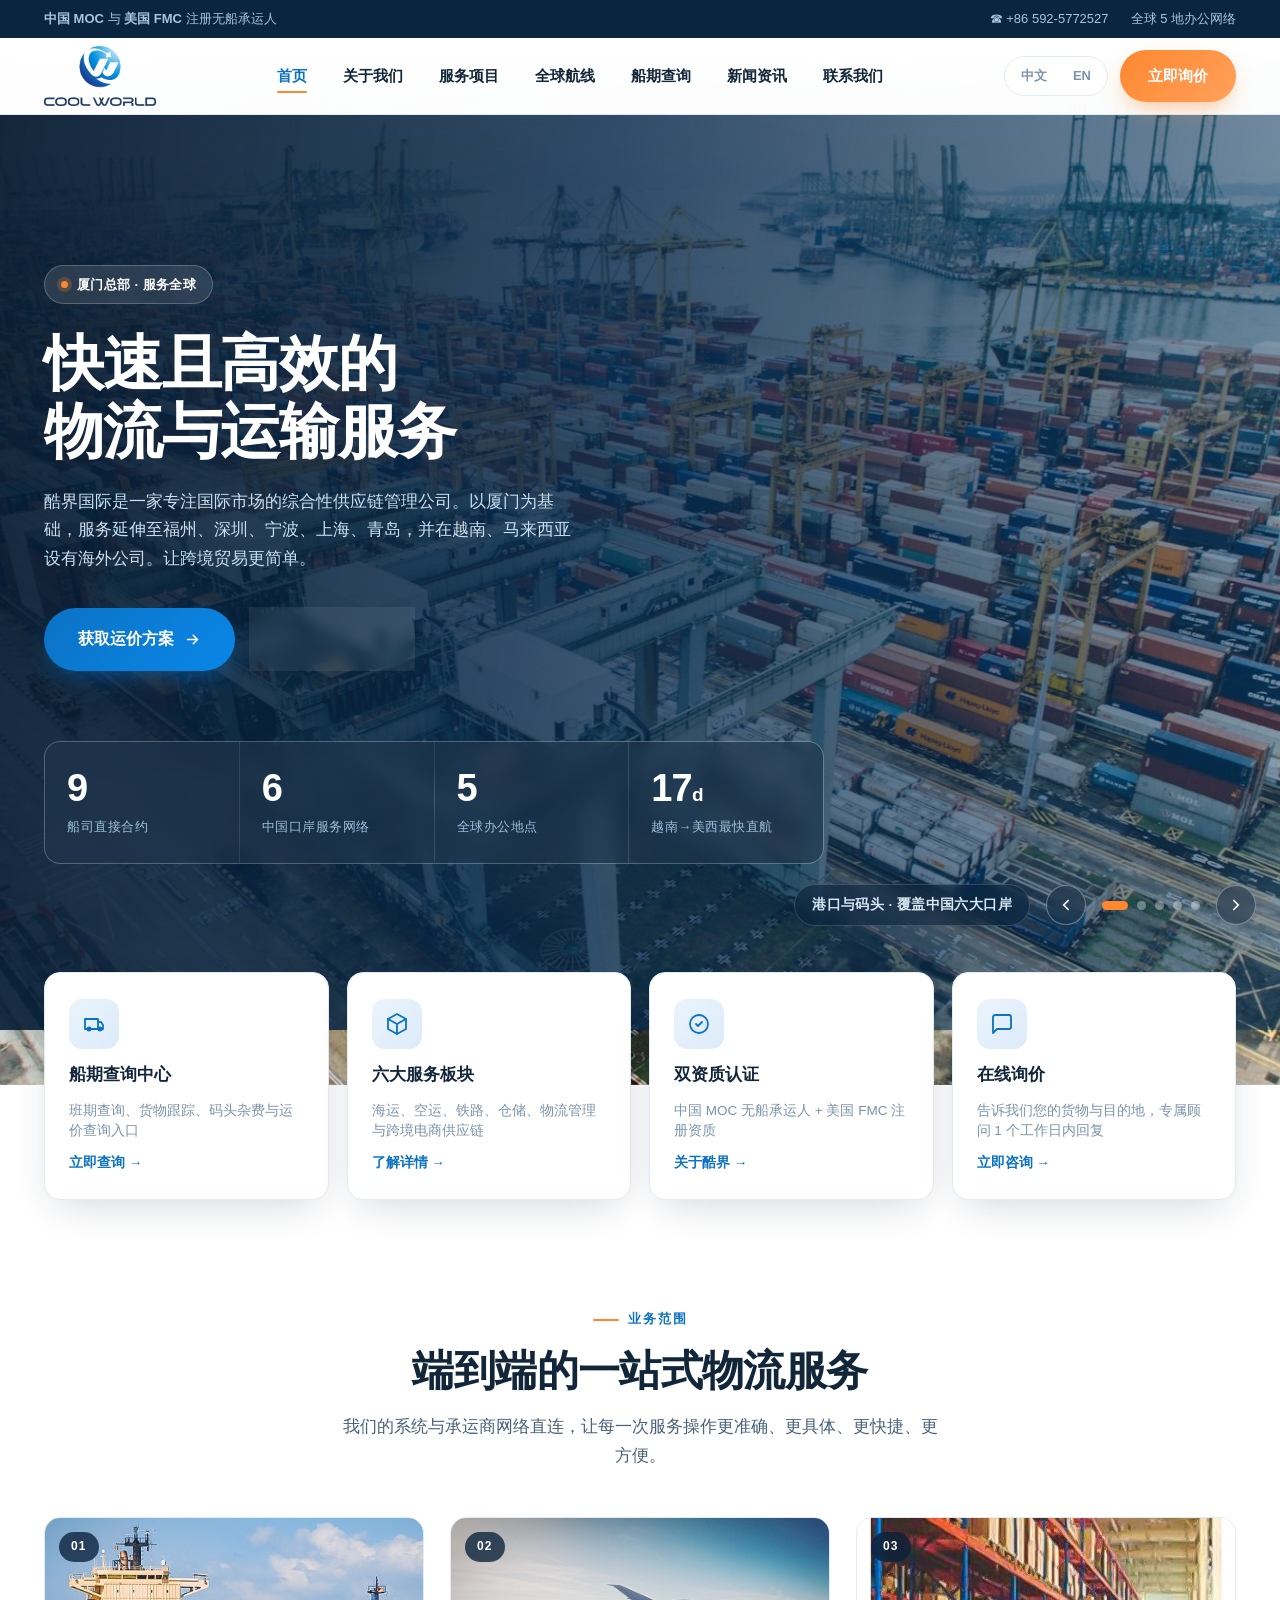
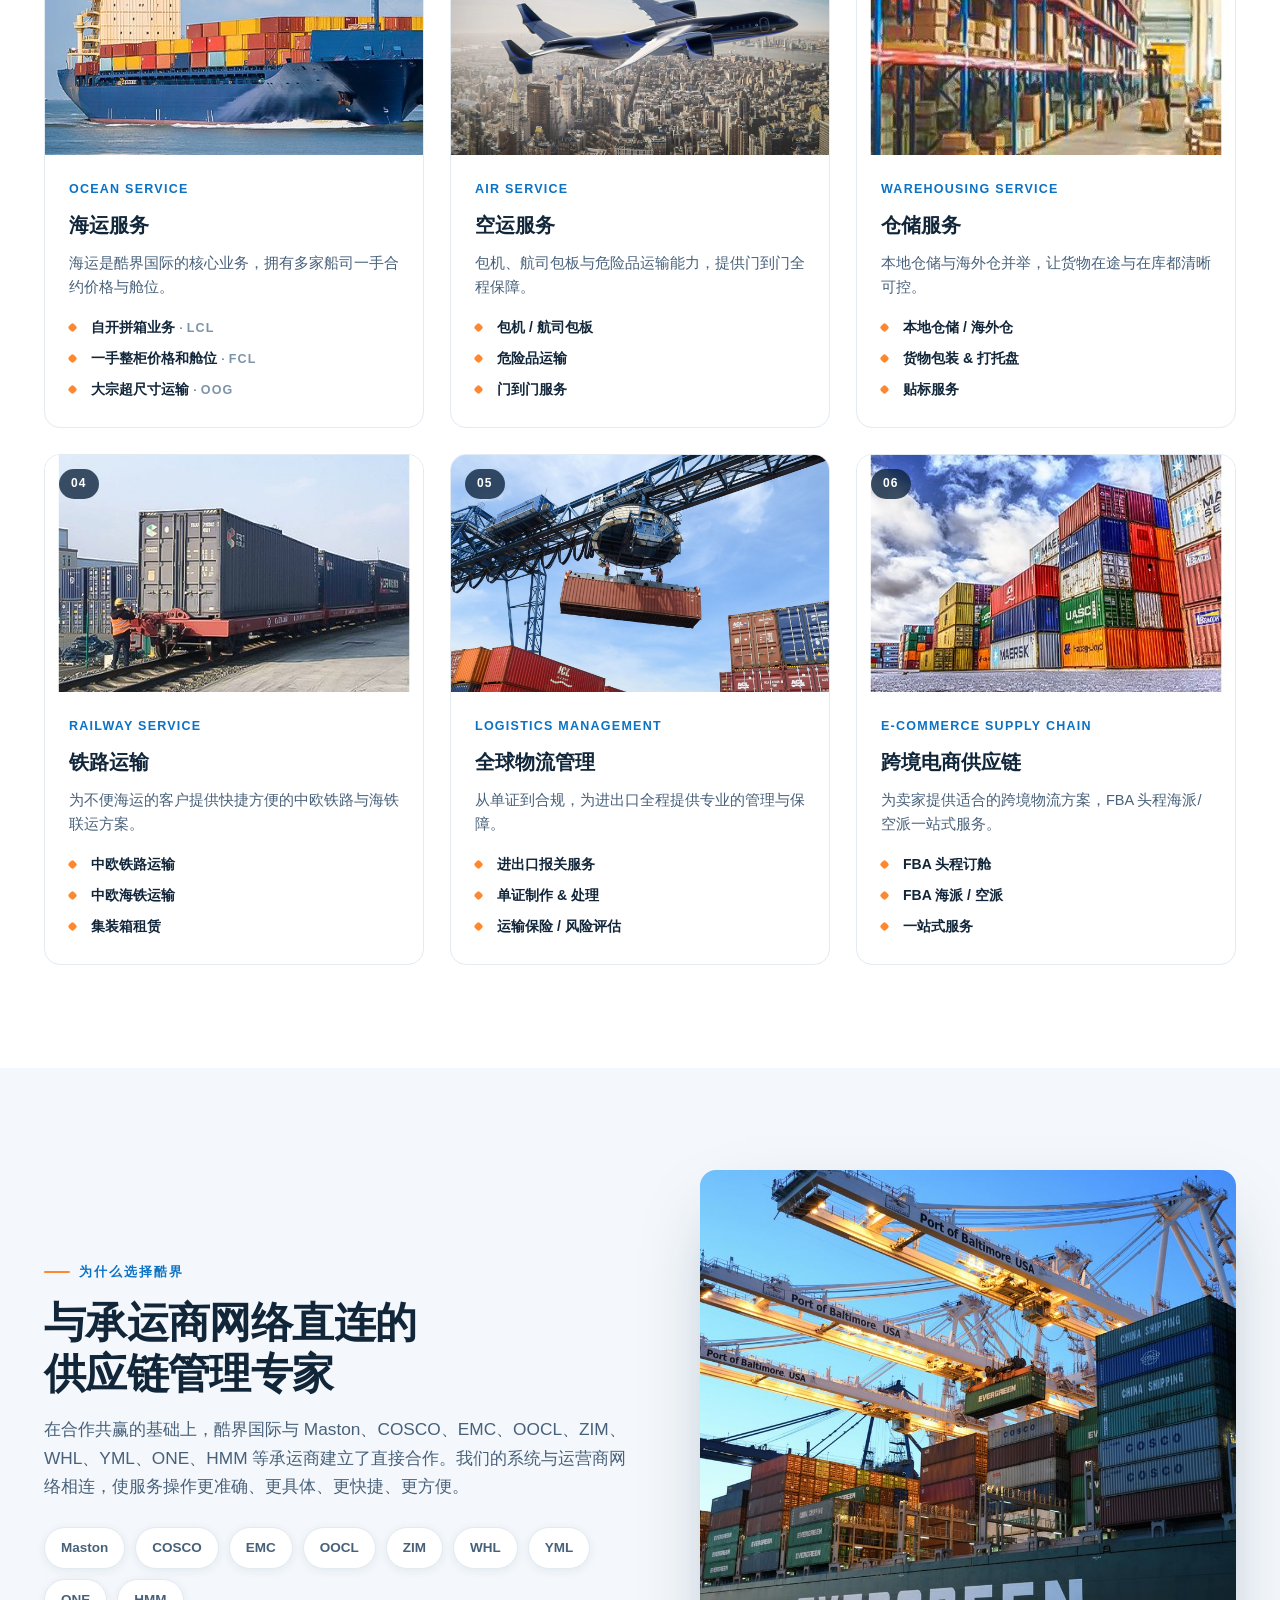
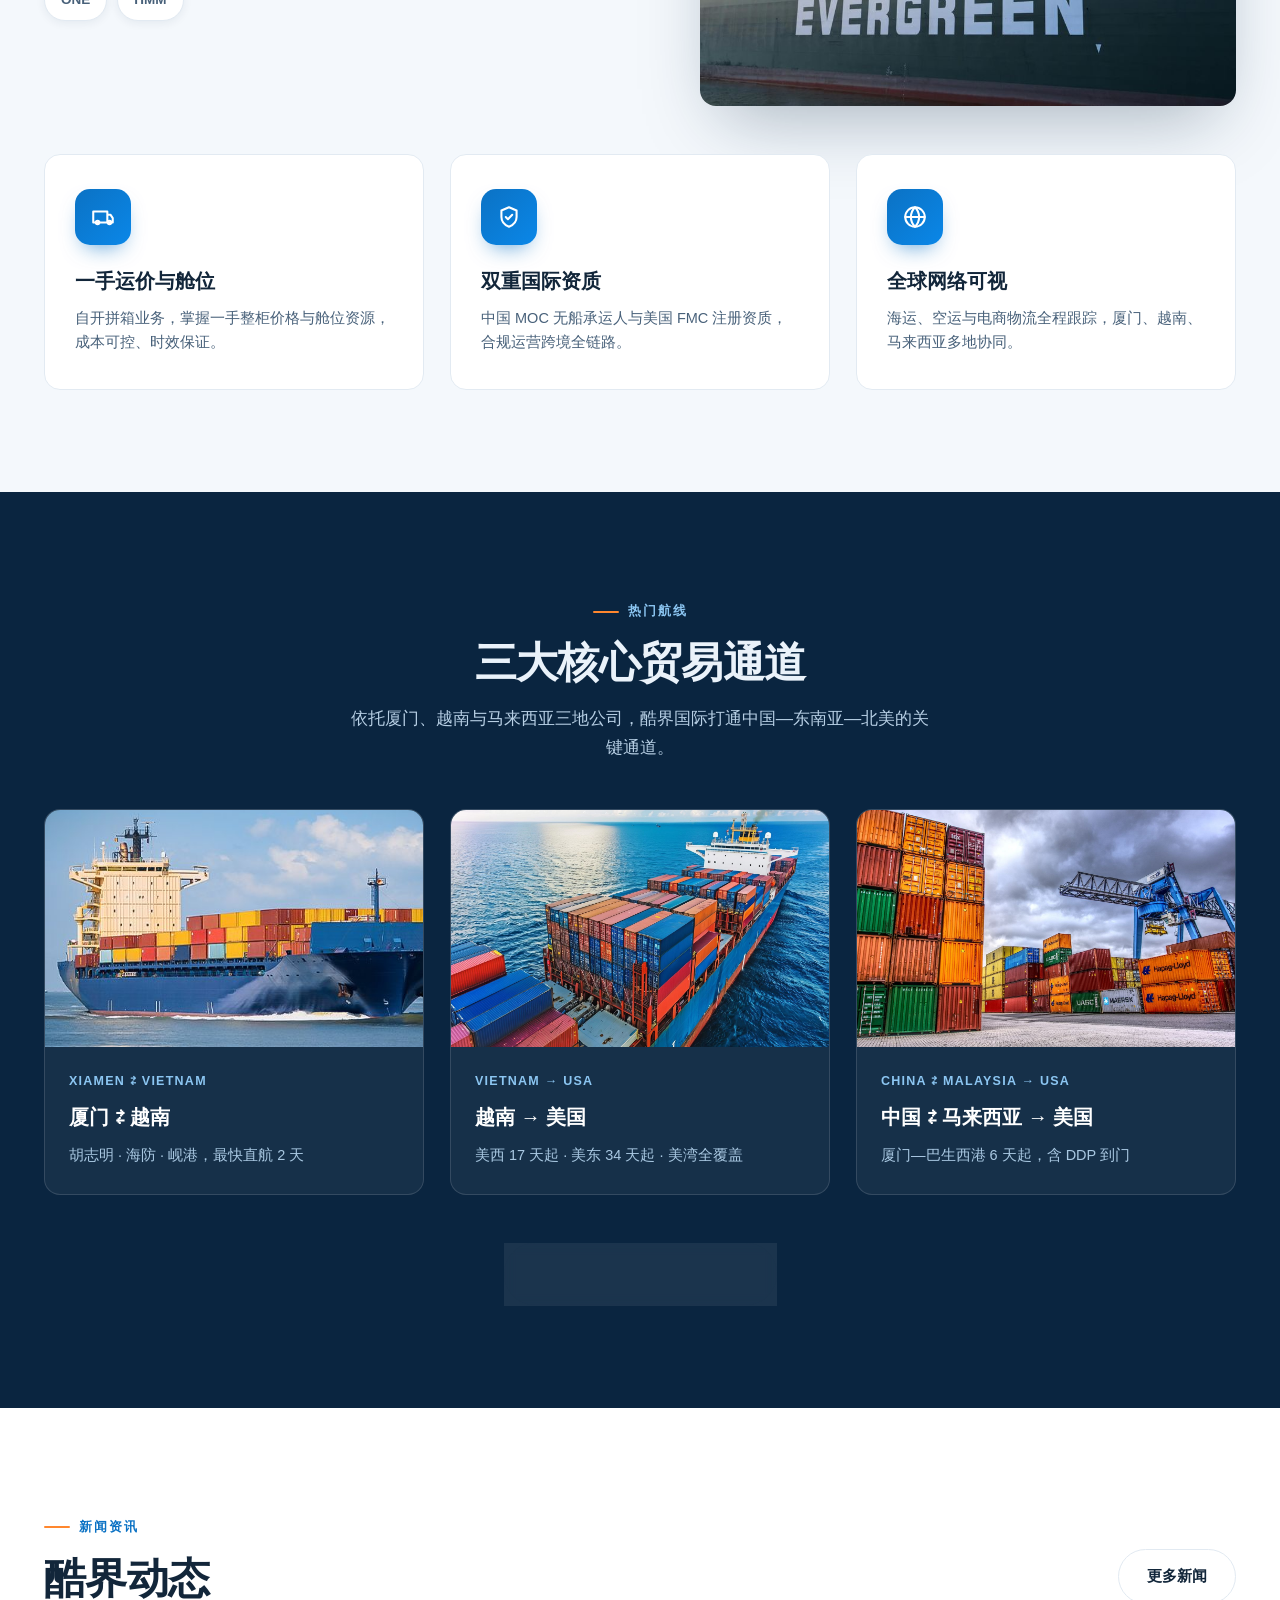
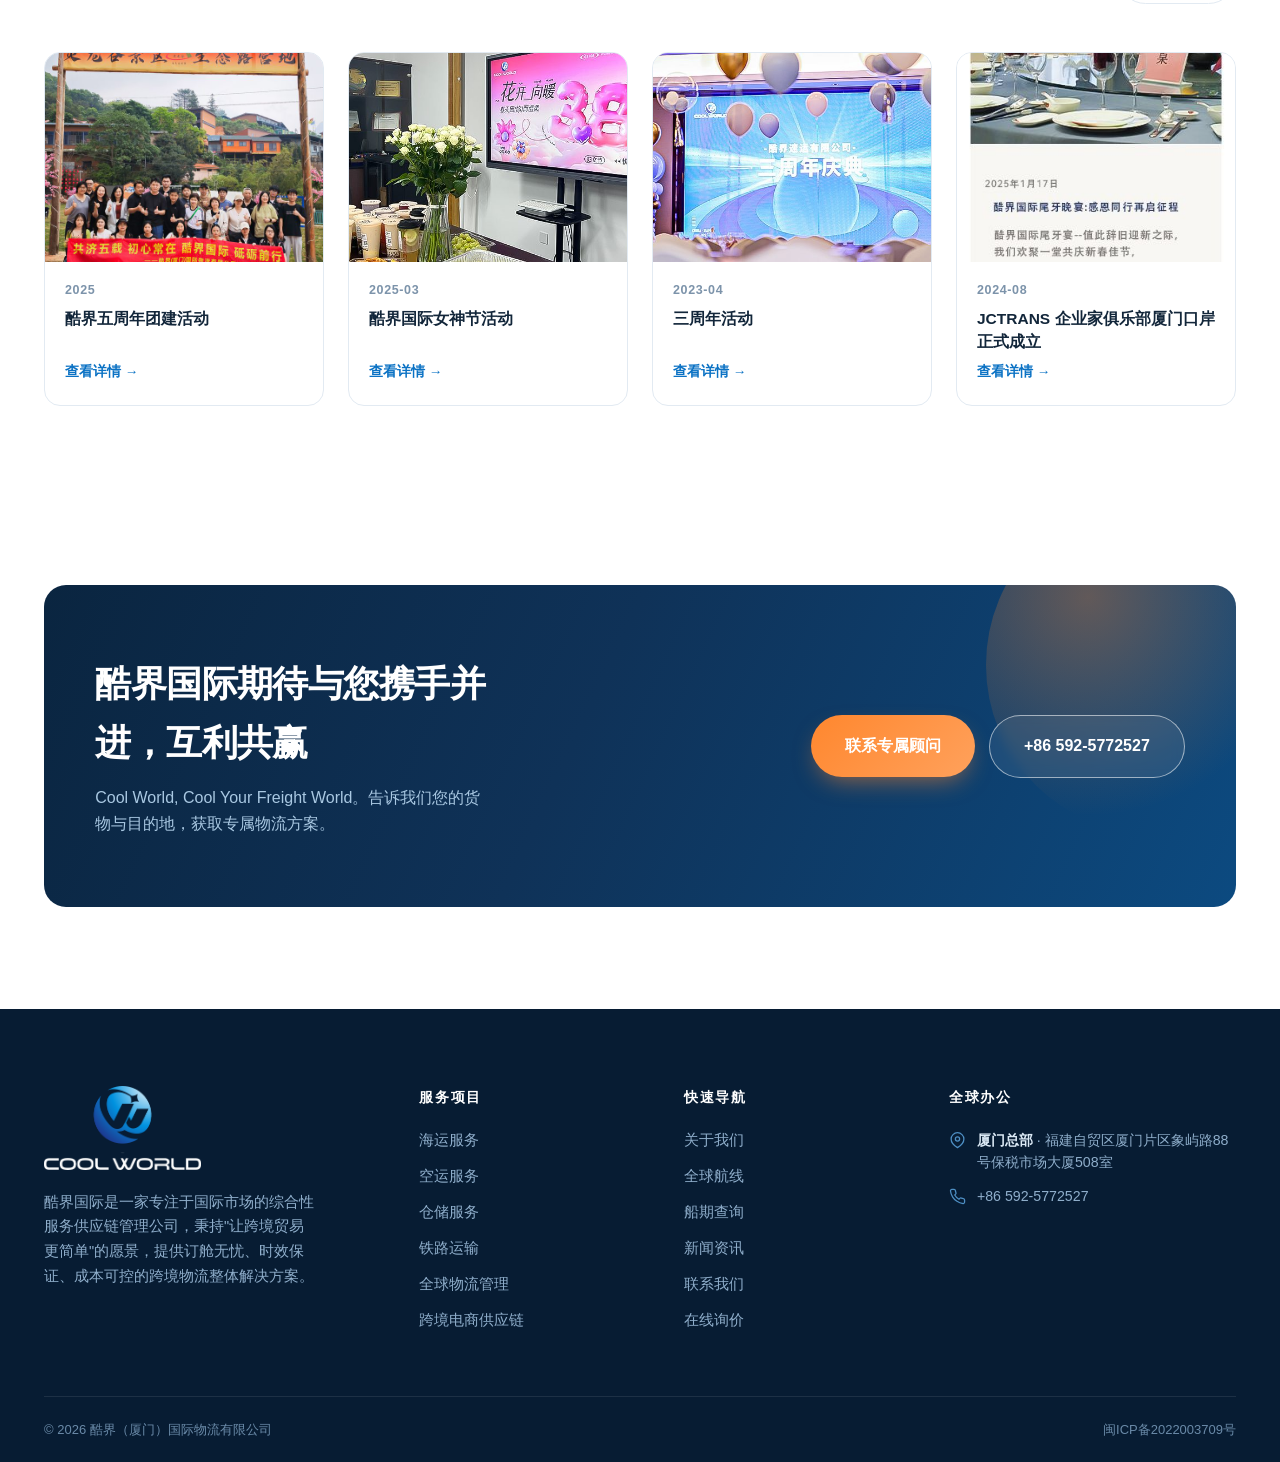
==== index.html @ 4f0e7f76 "Add files via upload" ====
<!DOCTYPE html>
<html lang="zh-CN" data-lang="zh" data-page-node-id="NukGX1isZLH4DarTqynj1P">
<head data-page-node-id="LOUkA1XYkmEA0IngHpdduh">
<meta charset="UTF-8" data-page-node-id="CXvays25jaWeEKRBmDZdnO">
<meta name="viewport" content="width=device-width, initial-scale=1" data-page-node-id="rMjMe7NZNYFw5QA0ST9jKt">
<title>酷界国际 Cool World International — 国际海运 · 空运 · 跨境电商供应链</title>
<meta name="description" content="酷界国际（Cool World International）是一家中国 MOC 与美国 FMC 注册无船承运人（NVOCC），总部位于厦门，服务涵盖海运、空运、铁路、报关、仓储与跨境电商供应链。" data-page-node-id="iCHjCFb3dHU3QtsyslkPyU">
<link rel="icon" type="image/png" href="assets/img/logo-mark.png" data-page-node-id="IvmxfttiXvCGAil9EYbQ58">
<link rel="stylesheet" href="assets/css/style.css" data-page-node-id="Eh0RtxmaxaVQc6Xsti15Am">
</head>
<body data-page-node-id="61T0bChL3AjkcRbPvNzETH">

<!-- ===== top utility bar ===== -->
<div class="topbar" data-page-node-id="5ZgUN5GpPNqahwS8EhnzXx">
  <div class="wrap" data-page-node-id="D19DSCnSTZpsdA0b97ZucV">
    <div class="topbar__group" data-page-node-id="OJjeIkZsbkWHrBmt1zAZM4">
      <span data-zh data-page-node-id="lGa1SyTF33h0twrGpMn8Hn"><b data-page-node-id="RPKvxAaa70ebglxrqvp7Hv">中国 MOC</b> 与 <b data-page-node-id="2VewlFe9rVUMde1xGTEOGy">美国 FMC</b> 注册无船承运人</span>
      <span data-en data-page-node-id="myZWSa1KXdAXbrwtgaLmNW">Licensed NVOCC — China <b data-page-node-id="4GqBArCkfDxvHGWvjxFBuq">MOC</b> &amp; US <b data-page-node-id="QAhaVBrEYAKkeWIqDomTC3">FMC</b> registered</span>
    </div>
    <div class="topbar__group topbar__group--right" data-page-node-id="mBTGvDGBMah6wvAQtWobjT">
      <a href="tel:+865925772527" data-page-node-id="qKF84QVXxehjHF3eRWuhHC">☎ +86 592-5772527</a>
      <a href="contact.html" data-zh data-page-node-id="38kUFbAXEIfWBHCSyWpJwY">全球 5 地办公网络</a>
      <a href="contact.html" data-en data-page-node-id="vzr6m8tpG6xDGtykHsIXED">5 Offices Worldwide</a>
    </div>
  </div>
</div>

<!-- ===== header ===== -->
<header class="header" data-page-node-id="V3rDbTkhhPb9twJdkUxspb">
  <div class="wrap" data-page-node-id="XkWMqinfWkiyOQqrgE4nVs">
    <a class="logo" href="index.html" aria-label="Cool World International" data-page-node-id="pAkTwX11ABSVIJA3VoaFP6">
      <img src="assets/img/logo-vertical.png" alt="Cool World International" data-page-node-id="2Havx7HxMdOaKlg2HhN68B">
    </a>
    <nav class="nav" aria-label="主导航" data-page-node-id="14knuucgDB1KQz7eGfjvgC">
      <a href="index.html" class="is-active" data-zh data-page-node-id="L3bqdWjcrIqB8z8hfenSAq">首页</a><a href="index.html" class="is-active" data-en data-page-node-id="1z9otdmX7aMcuKc1Q3hOrf">Home</a>
      <a href="about.html" data-zh data-page-node-id="iRKHWsdxg8T0w7YEPlXveP">关于我们</a><a href="about.html" data-en data-page-node-id="rHfIZ2rBYsStBJRDC427JD">About</a>
      <a href="services.html" data-zh data-page-node-id="BBTwgq5iuKX06TBalBweaf">服务项目</a><a href="services.html" data-en data-page-node-id="Kn81QIYsIv1VYAbEQb6Jq7">Services</a>
      <a href="routes.html" data-zh data-page-node-id="CEVVrsM3MmY6YOyYSRUDK9">全球航线</a><a href="routes.html" data-en data-page-node-id="uEOY7ADeg3D3xrTgKetUt9">Routes</a>
  <a href="schedule.html" data-zh>船期查询</a><a href="schedule.html" data-en>Schedules</a>
      <a href="news.html" data-zh data-page-node-id="NwQdYYJNkSnBgxYroIZF8V">新闻资讯</a><a href="news.html" data-en data-page-node-id="PUaD7PNcOrsiFxmf82IZkb">News</a>
      <a href="contact.html" data-zh data-page-node-id="0qXvoCtGdFKc7OiLQclIH1">联系我们</a><a href="contact.html" data-en data-page-node-id="txQsto9hIXL6B2uohdmqRR">Contact</a>
    </nav>
    <div class="header__cta" data-page-node-id="FCow75FQbP99TUawz6TsKC">
      <div class="lang" role="group" aria-label="Language" data-page-node-id="hLa0GA9NwIoGkOQyQeMAl5">
        <button type="button" data-lang-btn="zh" data-page-node-id="vcoTcWX2Ab1DYhCaLZn28v">中文</button>
        <button type="button" data-lang-btn="en" data-page-node-id="hFCr11moLECLnGCiOw9Hst">EN</button>
      </div>
      <a class="btn btn--accent" href="contact.html" data-zh data-page-node-id="T7YTXGohPFt20qHHtUNBFs">立即询价</a>
      <a class="btn btn--accent" href="contact.html" data-en data-page-node-id="MFfhFevxL3uYVkcXyLApAe">Get a Quote</a>
      <button class="burger" aria-label="打开菜单" data-page-node-id="tQDQ46JuWA5tYr2ydvVbew">
        <svg viewBox="0 0 24 24" fill="none" stroke-width="2" stroke-linecap="round" data-page-node-id="rRggZepSvIJeUy9Png98KN"><path d="M3 6h18M3 12h18M3 18h18" data-page-node-id="ibMp1o85lryuTkn0zNu1vT"/></svg>
      </button>
    </div>
  </div>
</header>

<!-- ===== mobile nav ===== -->
<div class="mnav" role="dialog" aria-label="移动端导航" data-page-node-id="n1mwdLbBqqRFsB7WSYGP3C">
  <div class="mnav__top" data-page-node-id="J6u2gGnKAheavASRXwGFfn">
    <img src="assets/img/logo-vertical-white.png" alt="Cool World" style="height:60px" data-page-node-id="toyDWdx3pu3Bl4QoGcAo6P">
    <button class="mnav__close" aria-label="关闭菜单" data-page-node-id="OmxwekIs6WgECcoNPLcIld">
      <svg viewBox="0 0 24 24" fill="none" stroke-width="2" stroke-linecap="round" data-page-node-id="5fdk8xF44SJIxgCCwHwLgh"><path d="M18 6 6 18M6 6l12 12" data-page-node-id="Ocorh4VaT9cCV8tH4Q5ohd"/></svg>
    </button>
  </div>
  <a href="index.html" data-zh data-page-node-id="VWoXW1DAJNLpiSGJmnQVHl">首页</a><a href="index.html" data-en data-page-node-id="8zRt30WZnh5aCxYLAKF5rN">Home</a>
  <a href="about.html" data-zh data-page-node-id="b9zXDmWy2y6C54yERk0ggM">关于我们</a><a href="about.html" data-en data-page-node-id="otl7E4zRdfJHtTN6Os1vlF">About Us</a>
  <a href="services.html" data-zh data-page-node-id="YwgPI9QXrJ9CEBy6ADND4g">服务项目</a><a href="services.html" data-en data-page-node-id="xDSgL3FY2MyTcHHt1y5dFN">Services</a>
  <a href="routes.html" data-zh data-page-node-id="W38S6QGMMAAdwqeA7EX1CT">全球航线</a><a href="routes.html" data-en data-page-node-id="VHAJmoStrWviu6WoRQXAow">Routes</a>
  <a href="schedule.html" data-zh>船期查询</a><a href="schedule.html" data-en>Schedules</a>
  <a href="news.html" data-zh data-page-node-id="bPJaVlgcfVtwEbWXSzn9Bg">新闻资讯</a><a href="news.html" data-en data-page-node-id="esnlBXnFAmdZa2N01pkF4a">News</a>
  <a href="contact.html" data-zh data-page-node-id="GJAF9jRimLcTonBi7sPIlL">联系我们</a><a href="contact.html" data-en data-page-node-id="qvSVcNU5MwJVKHvcoPjyFH">Contact</a>
  <div style="margin-top:26px" data-page-node-id="ip2XPhpX1LLr49iHDKx2lm"><div class="lang" style="border-color:rgba(255,255,255,.3);background:transparent" data-page-node-id="XL9c3vwszTW5h07H84hHgP">
    <button type="button" data-lang-btn="zh" data-page-node-id="AW7KGayC5I66eS6I0oDjbm">中文</button>
    <button type="button" data-lang-btn="en" data-page-node-id="AIzigH2Y3tK6yMlNFXi9yx">English</button>
  </div></div>
</div>

<!-- ===== hero ===== -->
<section class="hero" data-page-node-id="DH24fnaa0kOpT6dm7NbACf">
  <div class="hero__bg hero__slider" aria-roledescription="carousel" aria-label="宣传图轮播" data-page-node-id="HYCYP2afw6JLUO3cSTekEw">
    <div class="hero__slide is-active" data-zh-cap="港口与码头 · 覆盖中国六大口岸" data-en-cap="Ports & Terminals · 6 China Gateways" data-page-node-id="GazYEL2EHxMxiu42xLvhvm">
      <img src="assets/img/slide-1.jpg" alt="集装箱码头全景" fetchpriority="high" data-page-node-id="V9bOEwcnjJqP4agln4h0z5">
    </div>
    <div class="hero__slide" data-zh-cap="海运整柜与拼箱 · 一手舱位与运价" data-en-cap="Ocean FCL & LCL · First-hand Space & Rates" data-page-node-id="MjspvBAxp5h1xN5rlNfBfz">
      <img src="assets/img/slide-2.jpg" alt="远洋集装箱货轮" loading="lazy" data-page-node-id="c15z78hDw9tvj02Rg2BXte">
    </div>
    <div class="hero__slide" data-zh-cap="空运包机与包板 · 时效之选" data-en-cap="Air Charter & BUP · Speed First" data-page-node-id="1R6WRDERA3dEpTBlCJSkcF">
      <img src="assets/img/slide-3.jpg" alt="航空货运" loading="lazy" data-page-node-id="CAe31ZoXgK5YlKykctuxLz">
    </div>
    <div class="hero__slide" data-zh-cap="本地仓储与海外仓 · 贴标打托" data-en-cap="Local & Overseas Warehousing · Labelling & Pallets" data-page-node-id="KmUpONTNLDQ2ycblWwjbil">
      <img src="assets/img/slide-4.jpg" alt="仓储物流中心" loading="lazy" data-page-node-id="HH0z9CHxytMNGi0FIo4mja">
    </div>
    <div class="hero__slide" data-zh-cap="中欧铁路与海铁联运" data-en-cap="China–Europe Rail & Sea-Rail" data-page-node-id="pEPpv8DRpBR46XUl9s1F7T">
      <img src="assets/img/slide-5.jpg" alt="铁路货运班列" loading="lazy" data-page-node-id="GgOJRY4ywvvLsk0gxZ30RE">
    </div>
  </div>
  <div class="wrap" data-page-node-id="LRItpsOjjMrqQXMnN3GEZH">
    <div class="hero__inner" data-page-node-id="oPdKdpaW9FhH3n72WlDPZF">
      <span class="hero__badge" data-page-node-id="MShzaULm4vDeLO4IgC6Flv"><span class="dot" data-page-node-id="zB26YZf35pmjHEVC9Sz9GO"></span>
        <span data-zh data-page-node-id="a5FsTjavT2sauZUzslpFx0">厦门总部 · 服务全球</span>
        <span data-en data-page-node-id="WDGyl6E0G7RZuTEKyQzImw">Xiamen HQ · Serving the World</span>
      </span>
      <h1 class="h1" data-page-node-id="VLi4M9rXB4lPBiynssID70">
        <span data-zh data-page-node-id="aLjdFHSeokTHoufVdfqdHH">快速且高效的<br data-page-node-id="sowAK5LtcmaMNM68IJMs4f">物流与运输服务</span>
        <span data-en data-page-node-id="f6C9I4okvYEvhQSv93n2G5">Fast &amp; Efficient<br data-page-node-id="faeemePXFj7WucXosJATAr">Logistics &amp; Transportation</span>
      </h1>
      <p class="lead" data-zh data-page-node-id="QZAHesUoLPXdLKQkLC8QeG">酷界国际是一家专注国际市场的综合性供应链管理公司。以厦门为基础，服务延伸至福州、深圳、宁波、上海、青岛，并在越南、马来西亚设有海外公司。让跨境贸易更简单。</p>
      <p class="lead" data-en data-page-node-id="1U1WBLQXV5f215CNUVVZ8E">Cool World International is a comprehensive supply chain management company focused on international markets. Based in Xiamen with coverage across Fuzhou, Shenzhen, Ningbo, Shanghai and Qingdao, plus overseas companies in Vietnam and Malaysia — making cross-border trade simpler.</p>
      <div class="hero__cta" data-page-node-id="7o0wVNI8zyN9sMKbpUThe3">
        <a class="btn btn--primary btn--lg" href="contact.html" data-page-node-id="sAeh3ooCVTl9DrFUW03V1X">
          <span data-zh data-page-node-id="JfmfzZHbnonlFd2qDwpwDC">获取运价方案</span><span data-en data-page-node-id="5f4wdLrGPTrTSpCFbj4Imw">Request a Quote</span>
          <svg viewBox="0 0 24 24" fill="none" stroke="currentColor" stroke-width="2.2" stroke-linecap="round" data-page-node-id="ttugG1f34tVqTHUGYFTwSk"><path d="M5 12h14M13 6l6 6-6 6" data-page-node-id="hBOW9FBZ6P2YEbBLtBCGmd"/></svg>
        </a>
        <a class="btn btn--ghost btn--lg" href="services.html" data-page-node-id="Eml9pIFQ44zbTnXDH18RRZ">
          <span data-zh data-page-node-id="8bLNoqbmVVVPeCkJ20UMGY">了解服务项目</span><span data-en data-page-node-id="9iwykRrjYCQovyPpjBAvEC">Explore Services</span>
        </a>
      </div>
      <div class="hero__stats" data-page-node-id="lz7qLptmxafqzyCA0T5wC9">
        <div class="hero__stat" data-page-node-id="DhXYFpag7S4Q2f5uGMrOir"><b data-page-node-id="iCYK9dA2lEWjaFeVuJ7h3b">9</b><span data-zh data-page-node-id="oamWGkscpJk7AnKZghD48V">船司直接合约</span><span data-en data-page-node-id="Vlqfsi33IKYreowEX2EITB">Direct Carrier Contracts</span></div>
        <div class="hero__stat" data-page-node-id="V0CYCMAY4ebryAKnFTeEtp"><b data-page-node-id="u6bB5CNXzwXi32rMtLsfml">6</b><span data-zh data-page-node-id="serQvDNqYpElK4Hh72wsDY">中国口岸服务网络</span><span data-en data-page-node-id="Z4qaSv3yMWxCWVuevGlFBW">China Port Network</span></div>
        <div class="hero__stat" data-page-node-id="6FE2AUbmGVBFrlqNQB2Ng4"><b data-page-node-id="lACjAGoEjNBIlx49LIxKOa">5</b><span data-zh data-page-node-id="OqjN0OheH5cDpZZMljpgj5">全球办公地点</span><span data-en data-page-node-id="zkzULBlLVSuY1s9XwRWYGh">Global Offices</span></div>
        <div class="hero__stat" data-page-node-id="KGzdCEceAaZlbfLDsDX9Gn"><b data-page-node-id="A6mgUDG1YI1qg90qDCxUfV">17<small style="font-size:.5em" data-page-node-id="MiHwPSsoPalYXAWcStWfVf">d</small></b><span data-zh data-page-node-id="EnL861SD1BtE2m4thidST2">越南→美西最快直航</span><span data-en data-page-node-id="FB9K0XBZj12BJjlX07wfVC">Fastest VN→USWC Direct</span></div>
      </div>
    </div>
  </div>
  <div class="hero__controls" data-page-node-id="aVmJzqlmctIB8caNAWnM0b">
    <span class="hero__cap" data-page-node-id="GBStQCpHPba4R6aeta1BiL">
      <span data-zh data-page-node-id="POiafSril2kPysEZo86xwq">港口与码头 · 覆盖中国六大口岸</span>
      <span data-en data-page-node-id="XluZ9XmUW3uVKxTO0F40sj">Ports &amp; Terminals · 6 China Gateways</span>
    </span>
    <button class="hctrl" type="button" data-slide-prev aria-label="上一张" data-page-node-id="vNHGAnQsOcXlmsV0dDkc5D">
      <svg viewBox="0 0 24 24" fill="none" stroke="currentColor" stroke-width="2.2" stroke-linecap="round" data-page-node-id="Td6iUcNKDS10JDUGt9scfo"><path d="M15 6l-6 6 6 6" data-page-node-id="YTdopQcJIcmMVQFyGUIdhW"/></svg>
    </button>
    <div class="hero__dots" role="group" aria-label="轮播页码" data-page-node-id="EzMNABtZsca2oiAi3FtITq">
      <button class="dot is-active" type="button" data-slide-to="0" aria-label="第 1 张" data-page-node-id="4KyqFagAgBX4NdchB6V8mw"></button>
      <button class="dot" type="button" data-slide-to="1" aria-label="第 2 张" data-page-node-id="ff4dRh7x1Rryj1CsIhaYQN"></button>
      <button class="dot" type="button" data-slide-to="2" aria-label="第 3 张" data-page-node-id="uGYmZiNPtx1AcOqIETqHqF"></button>
      <button class="dot" type="button" data-slide-to="3" aria-label="第 4 张" data-page-node-id="0sfzJvcgoUt8I7XydT91zL"></button>
      <button class="dot" type="button" data-slide-to="4" aria-label="第 5 张" data-page-node-id="iACx78kx7hNLHnSDmh1TTA"></button>
    </div>
    <button class="hctrl" type="button" data-slide-next aria-label="下一张" data-page-node-id="0MOrRjW8Wo6594Uz4Qpiju">
      <svg viewBox="0 0 24 24" fill="none" stroke="currentColor" stroke-width="2.2" stroke-linecap="round" data-page-node-id="XFyG5laybajDjkeog1DgoR"><path d="M9 6l6 6-6 6" data-page-node-id="xRYBGhaEJ4Bhxqd88Tp4rZ"/></svg>
    </button>
  </div>
</section>

<!-- ===== quick tools ===== -->
<section class="tools" data-page-node-id="XbMFWFfd7YiNhFgFnBAwMt">
  <div class="wrap" data-page-node-id="ccWKGiCWEwJ6QEijWCbDwh">
    <div class="tools__grid" data-page-node-id="E8ogadA6djOGPB1VhHJeSZ">
      <a class="tool reveal" href="schedule.html" data-page-node-id="DLLPhRmyuob1tkIgPwdtVI">
        <div class="tool__ico" data-page-node-id="l3eRME6oJXeE3r6cp0Gdxi"><svg viewBox="0 0 24 24" fill="none" stroke="currentColor" stroke-width="1.8" stroke-linecap="round" stroke-linejoin="round" data-page-node-id="GG8o4BgcFeWjXeYvkFFEte"><path d="M3 7h13v10H3zM16 10h3l2 3v4h-5z" data-page-node-id="1I3EaEhqjbhRGseqx4CGWz"/><circle cx="7" cy="17" r="1.6" data-page-node-id="Q0furOwm3NpU5y73vlFGQc"/><circle cx="18" cy="17" r="1.6" data-page-node-id="frgTXEzR0bu0YP6BVj98kS"/></svg></div>
        <b data-zh data-page-node-id="iXQubIsB9kGRNwiHk79tam">船期查询中心</b><b data-en data-page-node-id="GIOxr3TJdD9vmECili3ujD">Schedule Center</b>
        <span data-zh data-page-node-id="K1xepS4F16TGFRLWFc2OP6">班期查询、货物跟踪、码头杂费与运价查询入口</span>
        <span data-en data-page-node-id="zYlmBlUQWfl73dxke7bf4o">Lane schedules, cargo tracking, terminal charges &amp; rate tools</span>
        <span class="arrow" data-zh data-page-node-id="NQWg6G9KLtbMRnqasL6wxX">立即查询 →</span><span class="arrow" data-en data-page-node-id="2J9qtJKJaFmqAXOJTidSaD">Query now →</span>
      </a>
      <a class="tool reveal" href="services.html" data-page-node-id="vFWYs5QIQjY1gp4Ftk9Udf">
        <div class="tool__ico" data-page-node-id="CUI9yQ237q1btiWBTc1bWA"><svg viewBox="0 0 24 24" fill="none" stroke="currentColor" stroke-width="1.8" stroke-linecap="round" stroke-linejoin="round" data-page-node-id="FVIRNXGTiLOgxcm2OluU7a"><path d="M12 2 3 7v10l9 5 9-5V7z" data-page-node-id="MOKOmhYKLhPlgKZECHlhvY"/><path d="M3 7l9 5 9-5M12 12v10" data-page-node-id="v4cwGFNT0yeGypnZHzPIZV"/></svg></div>
        <b data-zh data-page-node-id="mZub6MOyae7jLpFoHw0bSg">六大服务板块</b><b data-en data-page-node-id="RvHqydgF8pZUUYxKwzHiqa">Six Service Lines</b>
        <span data-zh data-page-node-id="pvJmBtgeoNz1Is0GNW4e4x">海运、空运、铁路、仓储、物流管理与跨境电商供应链</span>
        <span data-en data-page-node-id="nl2oMHdap0UmzgztXF2Zop">Ocean, air, rail, warehousing, logistics management &amp; e-commerce</span>
        <span class="arrow" data-zh data-page-node-id="XkMDJHKnFvPiLJcTfkHGd9">了解详情 →</span><span class="arrow" data-en data-page-node-id="5SdfuYoveFwj71BlbfpLCR">Learn more →</span>
      </a>
      <a class="tool reveal" href="about.html" data-page-node-id="9F03WSereXGU4Hg1RkQqI9">
        <div class="tool__ico" data-page-node-id="TIe7iLrMAmvb4fz7WgAjuB"><svg viewBox="0 0 24 24" fill="none" stroke="currentColor" stroke-width="1.8" stroke-linecap="round" stroke-linejoin="round" data-page-node-id="SK5WZDsYuH1TEh5m9FlfWX"><path d="M9 12l2 2 4-4" data-page-node-id="xgexQ908VdaJKG7hHzeyDg"/><circle cx="12" cy="12" r="9" data-page-node-id="1SpB4kaLGovrTfIytnIp1E"/></svg></div>
        <b data-zh data-page-node-id="jTTfg1zyhF5upYcOkxFhYI">双资质认证</b><b data-en data-page-node-id="DhMmohHFVLFSlchQKP9nIH">Licensed NVOCC</b>
        <span data-zh data-page-node-id="uR8CJyByoBnlD4vYRZZEMo">中国 MOC 无船承运人 + 美国 FMC 注册资质</span>
        <span data-en data-page-node-id="FGCiLtEtkIR6cQDBQhObwS">China MOC NVOCC licence + US FMC registration</span>
        <span class="arrow" data-zh data-page-node-id="UWYcTCOJL8oEpfAHiUeMCp">关于酷界 →</span><span class="arrow" data-en data-page-node-id="3p3ow0VwIE5MIlal36IhGv">About us →</span>
      </a>
      <a class="tool reveal" href="contact.html" data-page-node-id="DeeY6G3BYSoYJE7pUvu8g0">
        <div class="tool__ico" data-page-node-id="c2oA9Jm4h1ArIDMlp9MnRE"><svg viewBox="0 0 24 24" fill="none" stroke="currentColor" stroke-width="1.8" stroke-linecap="round" stroke-linejoin="round" data-page-node-id="SdIjHquvLy3ObtA07jQ5GD"><path d="M21 15a2 2 0 0 1-2 2H7l-4 4V5a2 2 0 0 1 2-2h14a2 2 0 0 1 2 2z" data-page-node-id="aGETWezNi7F0iGdxTyvKin"/></svg></div>
        <b data-zh data-page-node-id="Jex6nkakZ7O9TZxRTSsDEK">在线询价</b><b data-en data-page-node-id="SozEu16Ic9xusL3EwWBp9r">Get a Quote</b>
        <span data-zh data-page-node-id="nC1rHFHnA2WYwkH7kyJQl6">告诉我们您的货物与目的地，专属顾问 1 个工作日内回复</span>
        <span data-en data-page-node-id="9erREDX0GgMcIriimXaEdl">Tell us your cargo and destination — a specialist replies within 1 business day</span>
        <span class="arrow" data-zh data-page-node-id="uVV4Y6ihSBIlP0pEYeQRM7">立即咨询 →</span><span class="arrow" data-en data-page-node-id="BfQWHWbxlTSKzURQ403mZ4">Contact us →</span>
      </a>
    </div>
  </div>
</section>

<!-- ===== services ===== -->
<section class="section" id="services" data-page-node-id="qGxZbxvM9mMusdJcxKtZGa">
  <div class="wrap" data-page-node-id="PsdPhxHVBIN82dQyVtCG7F">
    <div class="center reveal" data-page-node-id="7BJ8CnAte8sR90oDHVMuQH">
      <span class="eyebrow" data-page-node-id="0mk2S8xZxDA93FB1SFTytU"><span data-zh data-page-node-id="FgLebEKQ6TNhD5goVcUBqP">业务范围</span><span data-en data-page-node-id="SDyCFnyYDwiHyODrOW9xEq">Business Scope</span></span>
      <h2 class="h2" data-page-node-id="0ySPAyxJSTMhMtJG1Eovr0"><span data-zh data-page-node-id="igN2pUvFRAdjJQ9w9PeCv8">端到端的一站式物流服务</span><span data-en data-page-node-id="HHgTpy5vA3xJzniY9e85OS">End-to-End, One-Stop Logistics</span></h2>
      <p class="lead mt-16" data-zh data-page-node-id="gwWA8kwa1eduupJC4jlbyS">我们的系统与承运商网络直连，让每一次服务操作更准确、更具体、更快捷、更方便。</p>
      <p class="lead mt-16" data-en data-page-node-id="D59WtWUB0IbQAaAKuMhGF6">Our systems are directly connected to carrier networks — making every operation more accurate, specific, faster and more convenient.</p>
    </div>

    <div class="cards mt-48" data-page-node-id="mEsLY01YUJ6LSxqHUrka1d">
      <a class="card reveal" href="services.html#ocean" data-page-node-id="bGI4Prv7lLr8P9SdVknF4F">
        <div class="card__media" data-page-node-id="k3VESMUPuBNKXMWv7d40nP"><img src="assets/img/card-sea.jpg" alt="海运服务" loading="lazy" data-page-node-id="EMhpId4zRlMZoZL43wmCeO"><span class="card__num" data-page-node-id="At8C8tCPbH3FlfOv2951uK">01</span></div>
        <div class="card__body" data-page-node-id="BWfMGR1diw4AUgd5CkgvtA">
          <span class="en" data-page-node-id="NtyLDdDBQinGZuKjhSWNp6">Ocean Service</span>
          <h3 data-zh data-page-node-id="6P64nWhADtYJNkDTSk63wE">海运服务</h3><h3 data-en data-page-node-id="it8DPSzWHpDuUFXrCc5JBx">Ocean Freight</h3>
          <p data-zh data-page-node-id="BsLByc0XnalQ1hVmARvlOm">海运是酷界国际的核心业务，拥有多家船司一手合约价格与舱位。</p>
          <p data-en data-page-node-id="N21kCSQApdxnGG18ZWN5jf">Ocean freight is our core business, backed by first-hand carrier contracts and space allocation.</p>
          <ul class="card__list" data-page-node-id="NBF92HXUZ1EBajcRX153LQ">
            <li data-page-node-id="zxTsF6nTnCXngju71VZG7X"><b data-zh data-page-node-id="cDuYl3Uz5HqWPgQprM7MUx">自开拼箱业务</b><b data-en data-page-node-id="qfv2JoaWAuHQBm9AlMcAHK">LCL Consolidation</b> · <span class="en" data-page-node-id="JJ1OgMOiHTObIgOBUYEzv9">LCL</span></li>
            <li data-page-node-id="MiMNIXCxJWXrEFdObMgtPn"><b data-zh data-page-node-id="O9KonEUJOXbcrYHVzB6HMF">一手整柜价格和舱位</b><b data-en data-page-node-id="8rGDLwe3nojoAaOLmDR0a1">First-hand FCL Rates &amp; Space</b> · <span class="en" data-page-node-id="TEobjwnVdjWhfD2WaKBug6">FCL</span></li>
            <li data-page-node-id="6iDSzJzfa1LOjA4tCn6js4"><b data-zh data-page-node-id="xeOQHEIEG4ChqzeH1w2UK8">大宗超尺寸运输</b><b data-en data-page-node-id="GLOD2eUwc8pjZDUH7CBu2i">OOG / Oversized Cargo</b> · <span class="en" data-page-node-id="PDORFxfegPoZUZoO2ass2y">OOG</span></li>
          </ul>
        </div>
      </a>
      <a class="card reveal" data-d="1" href="services.html#air" data-page-node-id="46B3YVClONVbxliKBLsjqo">
        <div class="card__media" data-page-node-id="7w1VNPgu76FQ4VdDyCwZSK"><img src="assets/img/air.jpg" alt="空运服务" loading="lazy" data-page-node-id="HyrBPXZYaWvNI2NqQFwsPd"><span class="card__num" data-page-node-id="04FRe33O1dpz0UNrbbJM6W">02</span></div>
        <div class="card__body" data-page-node-id="0mZccpqd78w1Utq0NEP010">
          <span class="en" data-page-node-id="FXF3fyxf1EVKoB7hG9Wqjx">Air Service</span>
          <h3 data-zh data-page-node-id="86OGYGn4ErSiYhhBsEgYDi">空运服务</h3><h3 data-en data-page-node-id="zQv5A4aj8CNH39LKOSjAMp">Air Freight</h3>
          <p data-zh data-page-node-id="p3UxcrAqzRtE7WBx1FfzxX">包机、航司包板与危险品运输能力，提供门到门全程保障。</p>
          <p data-en data-page-node-id="QUCkhfjZ6JfFxjjtiJHvbs">Charter flights, carrier block space and dangerous goods capability with full door-to-door coverage.</p>
          <ul class="card__list" data-page-node-id="AwM2U9BVP3HcWDFWfUxHrw">
            <li data-page-node-id="NZKb8Oe6s8bppWMNrJlbET"><b data-zh data-page-node-id="FaBSsZKPAgnk7BTr7HeArC">包机 / 航司包板</b><b data-en data-page-node-id="1Wo0vyIqLC55Bb5oyMgDG8">Charter / BUP</b></li>
            <li data-page-node-id="tY98eoqv9wq4yWsq8wA57S"><b data-zh data-page-node-id="iwrJHyico61ELqHnGKIzmB">危险品运输</b><b data-en data-page-node-id="AcyiYxFcyZWEJfOF8Gaf0F">Hazardous Transport</b></li>
            <li data-page-node-id="IWfeePV6HHpbBYfqJlU6Kb"><b data-zh data-page-node-id="aoLgEqpvU1vqpF3TrOipCl">门到门服务</b><b data-en data-page-node-id="zhjYBmEj4r27WrH8bgkdtL">Door to Door</b></li>
          </ul>
        </div>
      </a>
      <a class="card reveal" data-d="2" href="services.html#warehousing" data-page-node-id="m1UHYLJDKCPUXRErOMGyhp">
        <div class="card__media" data-page-node-id="YKdgvMpY2u2qNLBZBB9bmA"><img src="assets/img/warehouse.jpg" alt="仓储服务" loading="lazy" data-page-node-id="WkvhJ4vH7LkgBf4m7wlCNG"><span class="card__num" data-page-node-id="TohbaAAqtYmjLcGBHGjqCR">03</span></div>
        <div class="card__body" data-page-node-id="AmhCoju69DgtDIc8zHtWys">
          <span class="en" data-page-node-id="me0ZA3jcYbaatcZ0iftMOW">Warehousing Service</span>
          <h3 data-zh data-page-node-id="ukuEwvNFAkmMWna0Hid2gV">仓储服务</h3><h3 data-en data-page-node-id="JOi9PfnpFtvAxp1q4allFB">Warehousing</h3>
          <p data-zh data-page-node-id="KezpsqGjthDDM0BqFQq0Zn">本地仓储与海外仓并举，让货物在途与在库都清晰可控。</p>
          <p data-en data-page-node-id="AcAP69ra3m9saB9jbZoeW8">Local and overseas warehousing, keeping your cargo visible and under control at every stage.</p>
          <ul class="card__list" data-page-node-id="WwqbxiM7kearnWIrt6FWdV">
            <li data-page-node-id="Te8sGekhhm2GLveIC3I9oK"><b data-zh data-page-node-id="Qv1uQypebKU5Kjy1eExQBH">本地仓储 / 海外仓</b><b data-en data-page-node-id="iUfxd4x1dEMbGo4X6MGkso">Local / Overseas Warehouse</b></li>
            <li data-page-node-id="Ytu1WrjluZxrYVZrIV3ulh"><b data-zh data-page-node-id="83wbUEjDKBEZQs0v27Bd3j">货物包装 &amp; 打托盘</b><b data-en data-page-node-id="AGpJSZJ6gaxH8KN6V4O1Zt">Packaging &amp; Palletising</b></li>
            <li data-page-node-id="00I0AnYda6PRr5oqgFfgfI"><b data-zh data-page-node-id="RRoPRTAMHJhwTT1pWZB4AC">贴标服务</b><b data-en data-page-node-id="6WVVtBnWFFGV1TI7EjdW5q">Labelling</b></li>
          </ul>
        </div>
      </a>
      <a class="card reveal" href="services.html#railway" data-page-node-id="uSQsd3vfEu77qfQAOlzkfT">
        <div class="card__media" data-page-node-id="EIkg95auGUOaFYddOYu6RK"><img src="assets/img/rail.jpg" alt="铁路运输" loading="lazy" data-page-node-id="zwTyXvRX868xsNQ8r2KCmy"><span class="card__num" data-page-node-id="pX0h0nIWGpKBolIgsBbCUq">04</span></div>
        <div class="card__body" data-page-node-id="yzgcxcA5q6JPjaA15jD7pL">
          <span class="en" data-page-node-id="jHvCT7sfgpiI6VQzCn5qHF">Railway Service</span>
          <h3 data-zh data-page-node-id="xEevfyytjuGEl2XiVCZGH4">铁路运输</h3><h3 data-en data-page-node-id="3Oh51sErp6ZdCfSRdxukmo">Railway Freight</h3>
          <p data-zh data-page-node-id="3TGt1yAXZgGWT3Qg0LMnSP">为不便海运的客户提供快捷方便的中欧铁路与海铁联运方案。</p>
          <p data-en data-page-node-id="cQ4lTuUzvmVFPo1Us01GkG">Fast China–Europe rail and sea-rail solutions when ocean is not the right fit.</p>
          <ul class="card__list" data-page-node-id="yTZeeDnk6LTI3DFxHM4P2G">
            <li data-page-node-id="8NfUEedXEQjn3B9oxhHX36"><b data-zh data-page-node-id="p9whMFdTzNlPwKyW67mxwl">中欧铁路运输</b><b data-en data-page-node-id="tPuPNvs7ilqIZ9NXZFube1">CN–EUR Railway</b></li>
            <li data-page-node-id="Ht5pAztCi4uHZNTrtn6CTR"><b data-zh data-page-node-id="9H7uAbi1Cs3uay1G9ufHyn">中欧海铁运输</b><b data-en data-page-node-id="641MwHzrydJbH30l1ps2VB">CN–EUR Sea-Rail</b></li>
            <li data-page-node-id="xfZpzO03Z34TcGcEEaM8YE"><b data-zh data-page-node-id="hCVSMTu1bQVSK5PU5Y9Miq">集装箱租赁</b><b data-en data-page-node-id="1sK77AiXwTBnVJj9u2JD7h">Container Leasing</b></li>
          </ul>
        </div>
      </a>
      <a class="card reveal" data-d="1" href="services.html#logistics" data-page-node-id="ee0Ou9A4liAe4ri2nuwmRI">
        <div class="card__media" data-page-node-id="XJ6bxQYReOlnYFCLkKeFTK"><img src="assets/img/port.jpg" alt="全球物流管理" loading="lazy" data-page-node-id="0fio1M0SNEkLo32EodcdLe"><span class="card__num" data-page-node-id="y5aCl8pWOTOrhr6luSrLBM">05</span></div>
        <div class="card__body" data-page-node-id="myaQWjr8YIWej2dz2DqDdr">
          <span class="en" data-page-node-id="LU761FGWUBzSi1sbdFMMip">Logistics Management</span>
          <h3 data-zh data-page-node-id="DMc7fPp8p54qOKNheinYmd">全球物流管理</h3><h3 data-en data-page-node-id="fDZI6nauwUFelM6w37wa2u">Global Logistics Management</h3>
          <p data-zh data-page-node-id="4ZKczMpTVwKJ7asXS791BD">从单证到合规，为进出口全程提供专业的管理与保障。</p>
          <p data-en data-page-node-id="JpkIr0bk8r2Eol0EsHx3us">From documentation to compliance — professional management across the entire trade flow.</p>
          <ul class="card__list" data-page-node-id="j2HQuE6jb5HoAllLPRFcQo">
            <li data-page-node-id="9YJ1VlEUO3DTzDS6r6eE2H"><b data-zh data-page-node-id="bTvBPBbcCWF6IYRZRq8PUt">进出口报关服务</b><b data-en data-page-node-id="YEh6100f6nsn21Loz5VW1Q">Customs Brokerage</b></li>
            <li data-page-node-id="9muxbB1XSMpxZOpw1SNuaD"><b data-zh data-page-node-id="rmDdWfdnpCcdz0GU7UKoCM">单证制作 &amp; 处理</b><b data-en data-page-node-id="KghdMZ3Ym90Xk6vZZ2HDvj">Documentation</b></li>
            <li data-page-node-id="qVlYMzwhW4jJfYo9GOZRyh"><b data-zh data-page-node-id="km7Zv4d13NbciYBk9yV3e2">运输保险 / 风险评估</b><b data-en data-page-node-id="9CHI0HEIdS3Ll2JHfVyiFB">Insurance / Compliance</b></li>
          </ul>
        </div>
      </a>
      <a class="card reveal" data-d="2" href="services.html#ecommerce" data-page-node-id="R8BAqD24AE1lBWNsIMfeif">
        <div class="card__media" data-page-node-id="NQTzZaYkyv5rezIHwYRzFG"><img src="assets/img/ecommerce.jpg" alt="跨境电商供应链" loading="lazy" data-page-node-id="qOvZWOMRT5SVnV01kYSv91"><span class="card__num" data-page-node-id="MIVGzJeRLQHdBDSZNdi0NY">06</span></div>
        <div class="card__body" data-page-node-id="OWm099numY3nwCrxFDepcA">
          <span class="en" data-page-node-id="gapQ4hkRgWLBcrcvXUZdkP">E-commerce Supply Chain</span>
          <h3 data-zh data-page-node-id="AKpvlvljhpZZ9JTYBDDTTN">跨境电商供应链</h3><h3 data-en data-page-node-id="AqSZhQOAynEBMVPS3FDCb5">E-commerce Supply Chain</h3>
          <p data-zh data-page-node-id="xH0nh6U4zTld6litJ1pAKm">为卖家提供适合的跨境物流方案，FBA 头程海派/空派一站式服务。</p>
          <p data-en data-page-node-id="T3afbieXpxwzfDTZ1OeMnB">Tailored cross-border logistics for online sellers — one-stop FBA first-mile by sea or air.</p>
          <ul class="card__list" data-page-node-id="E24fGmSi3GHejrLjwwo9ef">
            <li data-page-node-id="rnX6E08QFXl84k0i6CHOyH"><b data-zh data-page-node-id="XgEnKSBkCn7TrtOmA4aPEW">FBA 头程订舱</b><b data-en data-page-node-id="WrUfF2cvjg9fnjdNAMZjob">FBA First-Mile Booking</b></li>
            <li data-page-node-id="1WzZCsDMHcUbf9gypcdnmI"><b data-zh data-page-node-id="6et9iuVtexk7ClaWOgXe3y">FBA 海派 / 空派</b><b data-en data-page-node-id="pG7eZexTvK6qirkZi2MTy9">FBA Sea / Air Express</b></li>
            <li data-page-node-id="m2yMg8aOD7CNbMe2xZGwHY"><b data-zh data-page-node-id="ZXqzdSNvtKbAe0QK49Ccie">一站式服务</b><b data-en data-page-node-id="abEaGqCsgewRuC9sABKdo1">One-Stop-Shop</b></li>
          </ul>
        </div>
      </a>
    </div>
  </div>
</section>

<!-- ===== why cool world ===== -->
<section class="section section--mist" data-page-node-id="AHZcHaHSFWmtYrupc9Krn7">
  <div class="wrap" data-page-node-id="5vfMfmrZSEBzAfumLfVBdW">
    <div class="split" data-page-node-id="JrTDAtqZaE0jgME0FVZHJI">
      <div class="reveal" data-page-node-id="NDnKrVGucAclfU1xODDHuo">
        <span class="eyebrow" data-page-node-id="zIETJUovAPBvpf3cMg7qvL"><span data-zh data-page-node-id="oEZ0RG7Ak30FOz1kiHyM5T">为什么选择酷界</span><span data-en data-page-node-id="g96wjt9Wri1X5PiccEkL13">Why Cool World</span></span>
        <h2 class="h2" data-page-node-id="9EJwHv6iYpDYNFVEE9rwUd"><span data-zh data-page-node-id="82UUUeGUFZUo50ckrcjE9b">与承运商网络直连的<br data-page-node-id="6HDVaH9DCqwU5C1YPYWfNK">供应链管理专家</span><span data-en data-page-node-id="hdX8okM2z8BK5ltu7kDtma">Supply Chain Experts<br data-page-node-id="HBK4JupV6TtLzi1shHmsou">Connected to Carrier Networks</span></h2>
        <p class="lead mt-16" data-zh data-page-node-id="8ddxx7cFQCQq4g1peQA8i9">在合作共赢的基础上，酷界国际与 Maston、COSCO、EMC、OOCL、ZIM、WHL、YML、ONE、HMM 等承运商建立了直接合作。我们的系统与运营商网络相连，使服务操作更准确、更具体、更快捷、更方便。</p>
        <p class="lead mt-16" data-en data-page-node-id="fYP1wcEuYq7CmCQjutHAMZ">On the basis of win-win cooperation, Cool World works directly with Maston, COSCO, EMC, OOCL, ZIM, WHL, YML, ONE, HMM and more. Our systems are connected to carrier networks, making every operation more accurate, specific, faster and more convenient.</p>
        <div class="chips" data-page-node-id="DyhnaaGAdHi902XdXHaAd8">
          <span class="chip" data-page-node-id="eHPUScBbviSGHN0CSyKmz3">Maston</span><span class="chip" data-page-node-id="XSBxyzCjJUShDTKSI9Xnks">COSCO</span><span class="chip" data-page-node-id="iK5swO6OQgoQmgFuybS0jh">EMC</span><span class="chip" data-page-node-id="Fc5JYjdY2lMAKyLXHvaB4F">OOCL</span>
          <span class="chip" data-page-node-id="4lV65cFyrD9Qi7BKZYQZcG">ZIM</span><span class="chip" data-page-node-id="OPoT6v5v65uUEfnaV2hrmo">WHL</span><span class="chip" data-page-node-id="wScqxeQSrgcvUjaG3VVrop">YML</span><span class="chip" data-page-node-id="CUC3SGy7lxXEL19Q4BcJKC">ONE</span><span class="chip" data-page-node-id="448bYQmAjE5aXxSZEg01Mc">HMM</span>
        </div>
      </div>
      <div class="split__media reveal" data-d="1" data-page-node-id="QntK7dGhEq4qAY0c9KmvBN">
        <img src="assets/img/card-port.jpg" alt="酷界国际集装箱码头" loading="lazy" data-page-node-id="6FoXBrVOYoVPZJ6UK5CxFf">
      </div>
    </div>

    <div class="pillars mt-48" data-page-node-id="BPwrlX5yhm6DznkjmnTMc0">
      <div class="pillar reveal" data-page-node-id="JDZAiPTHJwfXj6LRVikQC4">
        <div class="pillar__ico" data-page-node-id="gTDFIXmRPRShGu1mBkb2NA"><svg viewBox="0 0 24 24" fill="none" stroke="currentColor" stroke-width="1.9" stroke-linecap="round" stroke-linejoin="round" data-page-node-id="4nzlAhlfGW52nn1b4NrSDD"><path d="M3 7h13v10H3zM16 10h3l2 3v4h-5z" data-page-node-id="NLlxxaEm9riPAVnEWzcTaF"/><circle cx="7" cy="17" r="1.6" data-page-node-id="b2S84krV8sJFah7FKl036L"/><circle cx="18" cy="17" r="1.6" data-page-node-id="avWpHGlJinbDz0j0QVjGFW"/></svg></div>
        <h3 data-zh data-page-node-id="36oqSAwoje5gbqNoEmTCY8">一手运价与舱位</h3><h3 data-en data-page-node-id="6rdFHITlL6l1G2GPEYyeN7">First-hand Rates &amp; Space</h3>
        <p data-zh data-page-node-id="L4ZKd6WDwU5FFKaHhjxXtp">自开拼箱业务，掌握一手整柜价格与舱位资源，成本可控、时效保证。</p>
        <p data-en data-page-node-id="VvksVleCOy5lNfs7WnnG36">Self-operated LCL consolidation with first-hand FCL rates and space — cost under control, schedules guaranteed.</p>
      </div>
      <div class="pillar reveal" data-d="1" data-page-node-id="MS8EJfCdkbFoJ5uAq572Is">
        <div class="pillar__ico" data-page-node-id="wK4Zj1U1ATSAMzprxdxEY6"><svg viewBox="0 0 24 24" fill="none" stroke="currentColor" stroke-width="1.9" stroke-linecap="round" stroke-linejoin="round" data-page-node-id="PECFd4xjf0HvUNZrd3mmPP"><path d="M12 3l7 3v6c0 4.4-3 7.4-7 9-4-1.6-7-4.6-7-9V6z" data-page-node-id="EIHgiHHEvU2s8dGXCABaEV"/><path d="M9 12l2 2 4-4" data-page-node-id="sg13uBsRpOEgBrJSPSkSuU"/></svg></div>
        <h3 data-zh data-page-node-id="WTZ4JkaJCJ6CZBsT0iBrsV">双重国际资质</h3><h3 data-en data-page-node-id="2Fpes8p3yLEws9WG2INAEo">Dual Licensing</h3>
        <p data-zh data-page-node-id="uMXbnELKHxmHx3ggX2nyQh">中国 MOC 无船承运人与美国 FMC 注册资质，合规运营跨境全链路。</p>
        <p data-en data-page-node-id="Q4S83uUwJM34pGh7sd5tlF">China MOC NVOCC licence plus US FMC registration — fully compliant across the cross-border chain.</p>
      </div>
      <div class="pillar reveal" data-d="2" data-page-node-id="YbiYrCQneLzFS759D4XCtG">
        <div class="pillar__ico" data-page-node-id="ZPBWXeDGDsH8HKH4culNRM"><svg viewBox="0 0 24 24" fill="none" stroke="currentColor" stroke-width="1.9" stroke-linecap="round" stroke-linejoin="round" data-page-node-id="dpQoSE6T5PLBc1Zz7z9KB8"><circle cx="12" cy="12" r="9" data-page-node-id="rTSeIMU8TfColkUsbJtCO2"/><path d="M3 12h18M12 3c2.5 2.6 3.8 5.7 3.8 9S14.5 18.4 12 21c-2.5-2.6-3.8-5.7-3.8-9S9.5 5.6 12 3z" data-page-node-id="nRjmqLUPCmp3S5kz0MhW55"/></svg></div>
        <h3 data-zh data-page-node-id="nIU3EHT7dNLDf3GnIwSS2K">全球网络可视</h3><h3 data-en data-page-node-id="GLMEm2kDgWYAZXiBgfpeh4">Visible Global Network</h3>
        <p data-zh data-page-node-id="LKfd9EtAa0EYT6Om0DlI6r">海运、空运与电商物流全程跟踪，厦门、越南、马来西亚多地协同。</p>
        <p data-en data-page-node-id="04q3jOr8uJew2PjSwjKLzD">Full ocean, air and e-commerce tracking, coordinated across Xiamen, Vietnam and Malaysia.</p>
      </div>
    </div>
  </div>
</section>

<!-- ===== routes highlight ===== -->
<section class="section section--navy" data-page-node-id="wnRQB2H0LOWPtGBAlnvG0S">
  <div class="wrap" data-page-node-id="Z6fQgh9Bh9Z6qQBUBOXxXi">
    <div class="center reveal" data-page-node-id="NoTGXg3WJmHE7aiiRriFbX">
      <span class="eyebrow" data-page-node-id="mKwHqUAhq9v8Cz2qk4oAcz"><span data-zh data-page-node-id="sstbL5wc7jifr6KaCDgsGC">热门航线</span><span data-en data-page-node-id="1hN7rEfwqvKCWnkItvHA37">Popular Routes</span></span>
      <h2 class="h2" data-page-node-id="xmvpMqD0YaN8r83St7EfG3"><span data-zh data-page-node-id="p3oAYhlpjfZC8j7F14aNDC">三大核心贸易通道</span><span data-en data-page-node-id="nAnyT5uXuFbhHAETaUSYsE">Three Core Trade Corridors</span></h2>
      <p class="lead mt-16" data-zh data-page-node-id="N9OIfqBLlAXml3Z3C7AH5O">依托厦门、越南与马来西亚三地公司，酷界国际打通中国—东南亚—北美的关键通道。</p>
      <p class="lead mt-16" data-en data-page-node-id="0TfvjXwxdiM18HFHZxUhRx">Leveraging our Xiamen, Vietnam and Malaysia offices, Cool World opens up the key corridors between China, Southeast Asia and North America.</p>
    </div>
    <div class="cards mt-48 cards--4" style="grid-template-columns:repeat(3,1fr)" data-page-node-id="FXSzZ6G4h5UWcg5uqvVDA1">
      <a class="card reveal" href="routes.html#cn-vn" style="background:rgba(255,255,255,.05);border-color:rgba(255,255,255,.13)" data-page-node-id="M9Spi3XqIq5F3mpHefjH5D">
        <div class="card__media" data-page-node-id="3Shtk0vH4LxVkmNzW4whHk"><img src="assets/img/card-sea.jpg" alt="厦门到越南" loading="lazy" data-page-node-id="n2OBUalAxDfe3PNPmss1H2"></div>
        <div class="card__body" data-page-node-id="Sm1YI6vLnLS856CptfG6G4">
          <span class="en" style="color:#8CC6F2" data-page-node-id="mvHEQg7NuCsHDvcyLR7akj">Xiamen ⇄ Vietnam</span>
          <h3 style="color:#fff" data-zh data-page-node-id="76297um2Rk1khUYAhUDy7L">厦门 ⇄ 越南</h3><h3 style="color:#fff" data-en data-page-node-id="iiHoGewk3FBbKxdZYM2TJj">Xiamen ⇄ Vietnam</h3>
          <p style="color:#A9C8E2" data-zh data-page-node-id="UFkqU1UZ0f4cyDPcWsQ9e6">胡志明 · 海防 · 岘港，最快直航 2 天</p>
          <p style="color:#A9C8E2" data-en data-page-node-id="ysZ8tKTE4xxVNbBxBoLBxu">Ho Chi Minh · Hai Phong · Da Nang — direct from 2 days</p>
        </div>
      </a>
      <a class="card reveal" data-d="1" href="routes.html#vn-us" style="background:rgba(255,255,255,.05);border-color:rgba(255,255,255,.13)" data-page-node-id="2LMDCc1eIKIB76qOIRkNLn">
        <div class="card__media" data-page-node-id="PgXOrubLPYDMyB44ChdnN9"><img src="assets/img/sea.jpg" alt="越南到美国" loading="lazy" data-page-node-id="EItFcK5c9JynQs3xHhXtZp"></div>
        <div class="card__body" data-page-node-id="IzrYfQ5JFNeM7gto8SF1kY">
          <span class="en" style="color:#8CC6F2" data-page-node-id="v5Vtyj2USBfRaENEHwEQgs">Vietnam → USA</span>
          <h3 style="color:#fff" data-zh data-page-node-id="i7ks8ofrTMYCx2jwL6szvG">越南 → 美国</h3><h3 style="color:#fff" data-en data-page-node-id="85U89DUbTxjkSQtDLjA4cq">Vietnam → USA</h3>
          <p style="color:#A9C8E2" data-zh data-page-node-id="rHHqpBRU7HCu3YdQNSxlPT">美西 17 天起 · 美东 34 天起 · 美湾全覆盖</p>
          <p style="color:#A9C8E2" data-en data-page-node-id="gskMGVpeNDm1UQOXrdf8FZ">USWC from 17 days · USEC from 34 days · full US Gulf</p>
        </div>
      </a>
      <a class="card reveal" data-d="2" href="routes.html#cn-my" style="background:rgba(255,255,255,.05);border-color:rgba(255,255,255,.13)" data-page-node-id="kFGfGu3jAcvdpVu5FkSKNn">
        <div class="card__media" data-page-node-id="A6OepydcCnbQpWjPLU0hcI"><img src="assets/img/yard.jpg" alt="中国到马来西亚" loading="lazy" data-page-node-id="CSZQqdoURiUUHenQpFFw1g"></div>
        <div class="card__body" data-page-node-id="HGO4mU9d6isANMF1kKDkTa">
          <span class="en" style="color:#8CC6F2" data-page-node-id="ucMD9FruKDab1i8vAW8jSL">China ⇄ Malaysia → USA</span>
          <h3 style="color:#fff" data-zh data-page-node-id="RCe4QxxPmHveM4EnMLNU4r">中国 ⇄ 马来西亚 → 美国</h3><h3 style="color:#fff" data-en data-page-node-id="IlTq0V9hXkGXdhDGAxFeVb">China ⇄ Malaysia → USA</h3>
          <p style="color:#A9C8E2" data-zh data-page-node-id="PTNZK3uZYk2BXMNyKNGqw6">厦门—巴生西港 6 天起，含 DDP 到门</p>
          <p style="color:#A9C8E2" data-en data-page-node-id="RPYJF0M2i23vShZTsA7EOb">Xiamen–Port Klang from 6 days, with DDP door delivery</p>
        </div>
      </a>
    </div>
    <div class="center mt-48 reveal" data-page-node-id="RwzTFF3mNAfd1bk3A2FACz">
      <a class="btn btn--ghost btn--lg" href="routes.html" data-page-node-id="HL4KKXi3Cp0E9n3fYsRdR9">
        <span data-zh data-page-node-id="Pe42VmhK0mBjYOvORtLNXb">查看全部航线与直航天数</span><span data-en data-page-node-id="zzgzBvrsTADtBjIRWSLrxm">View all routes &amp; transit times</span>
        <svg viewBox="0 0 24 24" fill="none" stroke="currentColor" stroke-width="2.2" stroke-linecap="round" data-page-node-id="5ensiKkDFk937e7vpODyxH"><path d="M5 12h14M13 6l6 6-6 6" data-page-node-id="AXbWCIAQtUDjPVzwrho12C"/></svg>
      </a>
    </div>
  </div>
</section>

<!-- ===== news ===== -->
<section class="section" data-page-node-id="NxNAyF9OWHDtYxJrwxcT1T">
  <div class="wrap" data-page-node-id="W96qaJkaAFDl155v7dnOY8">
    <div style="display:flex;justify-content:space-between;align-items:flex-end;gap:24px;flex-wrap:wrap" class="reveal" data-page-node-id="Og6bCNOGee3QyZkeOYbBYD">
      <div data-page-node-id="DnRRgPL22a7CJv79C45PbM">
        <span class="eyebrow" data-page-node-id="9pt8HVjCJCgZyWoSueoscb"><span data-zh data-page-node-id="TpW36ChEACCVxhWjyj7WFz">新闻资讯</span><span data-en data-page-node-id="CsxMt7aQoHRl6ko1Eagqi7">Latest News</span></span>
        <h2 class="h2" data-page-node-id="6sM94FgIFGB4lyuLuFeddI"><span data-zh data-page-node-id="lq9dkLAFRseiPd8WH0auqa">酷界动态</span><span data-en data-page-node-id="AETLeGFfw3b5LWiKbDQxw6">Cool World Updates</span></h2>
      </div>
      <a class="btn btn--outline" href="news.html" data-zh data-page-node-id="ianv5WAXOaoRL9sGrR6HJF">更多新闻</a>
      <a class="btn btn--outline" href="news.html" data-en data-page-node-id="NbLqi534l264PaKVPnYhOV">All news</a>
    </div>
    <div class="news-grid mt-48" data-page-node-id="Q56hN5SSKqG2wQ3ABmqsmm">
      <a class="news-card reveal" href="news.html" data-page-node-id="seraU6HHZmhMACa4zEoUYp">
        <div class="news-card__media" data-page-node-id="TCzexFH8OdnAY3Q1diAFHk"><img src="assets/img/news-5y.jpg" alt="酷界五周年团建活动" loading="lazy" data-page-node-id="ABVUqNRxYwcjen9ZXgGW4C"></div>
        <div class="news-card__body" data-page-node-id="mc6tQHc9iISArplstAqhnD">
          <time data-page-node-id="DDqlY1Ajb3vrHSc8L9Uysa">2025</time>
          <h4 data-zh data-page-node-id="sDyrNaq75rGnQBnY6FF0d5">酷界五周年团建活动</h4><h4 data-en data-page-node-id="C7hrLKjdj20hEWR9DwaBDC">Cool World 5th Anniversary Team Building</h4>
          <span class="more" data-zh data-page-node-id="rljdWRITQBqQ5k8VsZ6ngS">查看详情 →</span><span class="more" data-en data-page-node-id="IUyklHnq6kX5KxGjKYpESN">Read more →</span>
        </div>
      </a>
      <a class="news-card reveal" data-d="1" href="news.html" data-page-node-id="JXXgtCWpYcUd6FuqF73epD">
        <div class="news-card__media" data-page-node-id="eCYSaEawidkerE2GSwxz50"><img src="assets/img/news-women.jpg" alt="酷界国际女神节活动" loading="lazy" data-page-node-id="kkBiE8UbXpNzV9HTJ8T82D"></div>
        <div class="news-card__body" data-page-node-id="qVIJMI4qDk9dQDpaIfmgbO">
          <time data-page-node-id="7skpjGwnjprAuF6tpeZflo">2025-03</time>
          <h4 data-zh data-page-node-id="BRXBgDCNIoSANxZDtf1vOJ">酷界国际女神节活动</h4><h4 data-en data-page-node-id="AJLLZ0crDWKAJBIbEqqNnO">International Women's Day Celebration</h4>
          <span class="more" data-zh data-page-node-id="N4U7mjGK1PooarstW2tHS9">查看详情 →</span><span class="more" data-en data-page-node-id="bXVL9g2KFxPY70UTKSdb2F">Read more →</span>
        </div>
      </a>
      <a class="news-card reveal" data-d="2" href="news.html" data-page-node-id="ZBBBgy1eRPCOuKoBJOt6ul">
        <div class="news-card__media" data-page-node-id="s4LDD7M8yePPe9DKaRnzAX"><img src="assets/img/news-3y.jpg" alt="三周年活动" loading="lazy" data-page-node-id="HqpUX2jDfHLRNyLcJMqVyj"></div>
        <div class="news-card__body" data-page-node-id="jzvQajdJS98DQVdY8xaJkS">
          <time data-page-node-id="yUU7hIsDJHJD48n0RDFUUT">2023-04</time>
          <h4 data-zh data-page-node-id="EHMEjK1pB7NXXmEpirey71">三周年活动</h4><h4 data-en data-page-node-id="BRmzwzCSrhBvbL6zh6sQKJ">3rd Anniversary Celebration</h4>
          <span class="more" data-zh data-page-node-id="chFlYuce4JfR2pSGsvqCXC">查看详情 →</span><span class="more" data-en data-page-node-id="t0yeZoJYATXA8E4McwxIqQ">Read more →</span>
        </div>
      </a>
      <a class="news-card reveal" data-d="3" href="news.html" data-page-node-id="Z8zIR45J6iisPYD3xaJjSS">
        <div class="news-card__media" data-page-node-id="eeFxatnCEPqiKHjMWuWfSz"><img src="assets/img/news-1.jpg" alt="东山团建两日游" loading="lazy" data-page-node-id="rzIYpjCDp2xrtSIxAUDTDn"></div>
        <div class="news-card__body" data-page-node-id="Z51TRzFgDx3SCm7sTfWCzI">
          <time data-page-node-id="N1grS8DAsbMx5PDg5VDvFc">2024-08</time>
          <h4 data-zh data-page-node-id="JhA7c1Bj0tGWPAEPG32cEr">JCTRANS 企业家俱乐部厦门口岸正式成立</h4><h4 data-en data-page-node-id="AjokdWahIjtCHETXGPYNlv">JCTRANS Entrepreneurs Club Launched in Xiamen</h4>
          <span class="more" data-zh data-page-node-id="HSftfl3AzEX3a8XxkSzxUP">查看详情 →</span><span class="more" data-en data-page-node-id="egdkAtmTdgMkhHtTDu3uWv">Read more →</span>
        </div>
      </a>
    </div>
  </div>
</section>

<!-- ===== CTA ===== -->
<section class="section--tight" style="padding-bottom:clamp(64px,8vw,110px)" data-page-node-id="z0UEpCfiJreL0ZaxwWyA7T">
  <div class="wrap" data-page-node-id="6k8pESRFmWjCtMFgQUQpzc">
    <div class="cta-band reveal" data-page-node-id="kGsAhBv1RXENwfa9ic3ruX">
      <div data-page-node-id="FUo3Oh3gMWCrPhkvf3HhR3">
        <h2 data-zh data-page-node-id="Qv6au5ej6amK2qBjw014vT">酷界国际期待与您携手并进，互利共赢</h2>
        <h2 data-en data-page-node-id="W0CeTFmB5W9UBlJ80DPjjy">Let's move forward together — mutual growth, shared success</h2>
        <p data-zh data-page-node-id="TFVRcT3kxIFYyEyS9BA1fG">Cool World, Cool Your Freight World。告诉我们您的货物与目的地，获取专属物流方案。</p>
        <p data-en data-page-node-id="IS4WKLXd1RJXWRfG1oufwL">"Cool World, Cool Your Freight World." Tell us your cargo and destination for a tailored logistics plan.</p>
      </div>
      <div class="cta-band__btns" data-page-node-id="jaHVEHciREK9Gkdi1kMdvU">
        <a class="btn btn--accent btn--lg" href="contact.html" data-zh data-page-node-id="aplriOwjsqcoHbSMrBdVfm">联系专属顾问</a>
        <a class="btn btn--accent btn--lg" href="contact.html" data-en data-page-node-id="U7aZu7xzGRzVXA9bwdk0Sr">Talk to a Specialist</a>
        <a class="btn btn--ghost btn--lg" href="tel:+865925772527" data-page-node-id="O1dHsEBnfk2fpmAQpKMIpo">+86 592-5772527</a>
      </div>
    </div>
  </div>
</section>

<!-- ===== footer ===== -->
<footer class="footer" data-page-node-id="WfS0pXHZGRTrSyb8jGdEsi">
  <div class="wrap" data-page-node-id="PdCH7zc57NRDglkejYbu54">
    <div class="footer__grid" data-page-node-id="up9WC6uxNQ90KkqFNtNGWE">
      <div class="footer__about" data-page-node-id="PxIc7CJxgbN7UetQ0XZ1GP">
        <img src="assets/img/logo-vertical-white.png" alt="Cool World International" data-page-node-id="cawef31dqu9oy8ockBT9GV">
        <p data-zh data-page-node-id="uxrJjSaRXjVdwNPKDsHIyS">酷界国际是一家专注于国际市场的综合性服务供应链管理公司，秉持"让跨境贸易更简单"的愿景，提供订舱无忧、时效保证、成本可控的跨境物流整体解决方案。</p>
        <p data-en data-page-node-id="lAjPCtx8WEE37q33yJHo4Z">Cool World International is a comprehensive supply chain management company focused on international markets, delivering worry-free booking, guaranteed transit times and cost-controlled cross-border logistics.</p>
      </div>
      <div data-page-node-id="CYlTnWFOsXYXDXXoSOEE1i">
        <h4 data-zh data-page-node-id="GCTq1Nb4EzddmZI5HBQTqh">服务项目</h4><h4 data-en data-page-node-id="ZiyYomkZFxV5RIbgUnwlzV">Services</h4>
        <ul data-page-node-id="YGE3SDRoDMS8hlCoaSBNy3">
          <li data-page-node-id="sWDOF05IwiwzFC4LF0sVSr"><a href="services.html#ocean" data-zh data-page-node-id="Z65cDo8VqzWW85OOB8Erjz">海运服务</a><a href="services.html#ocean" data-en data-page-node-id="MO6RwfCSDg0tlyN8N8tidV">Ocean Freight</a></li>
          <li data-page-node-id="5EruUYjb5yTtatZIpaWcMl"><a href="services.html#air" data-zh data-page-node-id="rPhWiIQIxVdKf4coKFVDMh">空运服务</a><a href="services.html#air" data-en data-page-node-id="eJNtdWkFOGblhILXakiq3x">Air Freight</a></li>
          <li data-page-node-id="VFToE6PcacAAuxdP5Clrvb"><a href="services.html#warehousing" data-zh data-page-node-id="IDXUf6iwzHriaC0Wh0T12h">仓储服务</a><a href="services.html#warehousing" data-en data-page-node-id="xhJZ93PAMJz5WFKqrQVlXO">Warehousing</a></li>
          <li data-page-node-id="HwIUVJwquwN5hzCGFewUug"><a href="services.html#railway" data-zh data-page-node-id="404s5Jhx17PJ2pLjzpJ7hY">铁路运输</a><a href="services.html#railway" data-en data-page-node-id="P6ZObmMtHHUdXfm5eALQjz">Railway Freight</a></li>
          <li data-page-node-id="vE1wkEPG7FL0sY7iy3plD4"><a href="services.html#logistics" data-zh data-page-node-id="s1nOxDKT7DWNlyFRxk2C2t">全球物流管理</a><a href="services.html#logistics" data-en data-page-node-id="KOCq2TfJ85kBftsBthkGRS">Logistics Management</a></li>
          <li data-page-node-id="rQQ4pbNFla4W7cFGiW8vuC"><a href="services.html#ecommerce" data-zh data-page-node-id="yBkGblJaKJZcL0iNDdOFZi">跨境电商供应链</a><a href="services.html#ecommerce" data-en data-page-node-id="2vmd0zAq6SgeootRqR8YyJ">E-commerce Supply Chain</a></li>
        </ul>
      </div>
      <div data-page-node-id="muj2rS5yehg4UETxSaU6nO">
        <h4 data-zh data-page-node-id="QhSxK9eqNys7lhZmyL4M83">快速导航</h4><h4 data-en data-page-node-id="qrFx3IJP8FFluYhYVOSFFM">Quick Links</h4>
        <ul data-page-node-id="FnCMM1iNtn4lCCPzrAASgR">
          <li data-page-node-id="iLzqU3TjE6t6IyT8dxoH2y"><a href="about.html" data-zh data-page-node-id="qTjtLMDsASwH5GQX1DSZkz">关于我们</a><a href="about.html" data-en data-page-node-id="mi6Ax8JgEi5ESRjz1l1hUy">About Us</a></li>
          <li data-page-node-id="QUiVPl3W6NIiTZCbCXx9zc"><a href="routes.html" data-zh data-page-node-id="5bM80rogMwERiiQZGsFm6U">全球航线</a><a href="routes.html" data-en data-page-node-id="ITSvjEiIgB4D2OmG7rag1N">Global Routes</a></li>
          <li><a href="schedule.html" data-zh>船期查询</a><a href="schedule.html" data-en>Schedules</a></li>
          <li data-page-node-id="IRyKIxMbCqBjpQdzTt2xQx"><a href="news.html" data-zh data-page-node-id="frhrl7ErM6Bqoent4QF3bY">新闻资讯</a><a href="news.html" data-en data-page-node-id="3kCqs6AuzqdmECsj9dOLvq">News</a></li>
          <li data-page-node-id="BArXyUhsQKBawGgBMrEuIw"><a href="contact.html" data-zh data-page-node-id="Q64sg2zZldyn7aC9ZGYtJB">联系我们</a><a href="contact.html" data-en data-page-node-id="wL8pVbH8eXSXZW7jIEjKL3">Contact</a></li>
          <li data-page-node-id="yikZzYCyybHpgNpmPDEB1j"><a href="contact.html#quote" data-zh data-page-node-id="W1x4racGonMwEWRdxC9c0V">在线询价</a><a href="contact.html#quote" data-en data-page-node-id="bgDZCo91ajEIwDKxS5bJ4M">Get a Quote</a></li>
        </ul>
      </div>
      <div data-page-node-id="cKkJCG0CxYeivFwYKN0YUN">
        <h4 data-zh data-page-node-id="gQEHRi6d6KHfq5GAThtNAU">全球办公</h4><h4 data-en data-page-node-id="MaQPCflZg2azUBcrdKFWfC">Global Offices</h4>
        <ul data-page-node-id="FBc5FW9MSZtEO7vZv55Rku">
          <li class="office__row" data-page-node-id="l2D60730Eigtu4JKdhBbbj"><svg viewBox="0 0 24 24" fill="none" stroke="currentColor" stroke-width="1.8" stroke-linecap="round" data-page-node-id="ZUjVD5p3rRQ1xZKQp9K87b"><path d="M21 10c0 7-9 12-9 12S3 17 3 10a9 9 0 0 1 18 0z" data-page-node-id="dYJiLEHYb8XT3eoREVz9qy"/><circle cx="12" cy="10" r="3" data-page-node-id="R8FaIy6cl9QkvhGhZsIuIX"/></svg>
            <span data-zh data-page-node-id="hyOTEfOAhhLTIe49haO3EF"><b style="color:#DCEAF6" data-page-node-id="BNAOS632wGFdgNQ7taxLFa">厦门总部</b> · 福建自贸区厦门片区象屿路88号保税市场大厦508室</span>
            <span data-en data-page-node-id="qsWPaoVteBF8LJLJ0RktVi"><b style="color:#DCEAF6" data-page-node-id="Vb4ntVPEtNRTxODkLUYvnL">Xiamen HQ</b> · Room 508, Bonded Market Tower, No.88 Xiangyu Rd, FTZ Xiamen</span></li>
          <li class="office__row" data-page-node-id="xo6pA20kIXuF17U7Bbg3a1"><svg viewBox="0 0 24 24" fill="none" stroke="currentColor" stroke-width="1.8" stroke-linecap="round" data-page-node-id="ZwmlDuOjmRb0pJTiQr9GR9"><path d="M22 16.9v3a2 2 0 0 1-2.2 2 19.8 19.8 0 0 1-8.6-3.1 19.5 19.5 0 0 1-6-6A19.8 19.8 0 0 1 2.1 4.2 2 2 0 0 1 4.1 2h3a2 2 0 0 1 2 1.7c.1 1 .4 2 .7 2.9a2 2 0 0 1-.5 2.1L8.1 9.9a16 16 0 0 0 6 6l1.2-1.2a2 2 0 0 1 2.1-.5c.9.3 1.9.6 2.9.7a2 2 0 0 1 1.7 2z" data-page-node-id="GsNgc2xep05FwKYE6H8IMa"/></svg>
            <a href="tel:+865925772527" data-page-node-id="hFtp6QjGIq1IWWGf63i00F">+86 592-5772527</a></li>
        </ul>
      </div>
    </div>
    <div class="footer__bottom" data-page-node-id="bESR2T0ZaDNMK6pXo5eB7Y">
      <span data-page-node-id="BD1A2y5R9yAft1StCWEwFq">© <span data-year data-page-node-id="bmMBlmOCR5ZAQvVMPAaAAy">2026</span> <span data-zh data-page-node-id="9xWknqDbFAXY8D9WYKUTbF">酷界（厦门）国际物流有限公司</span><span data-en data-page-node-id="QpLikifbiw4ogelEpFZC0l">Cool World (Xiamen) International Logistics Co., Ltd.</span></span>
      <span data-page-node-id="uLkcgPMOszLYTU2Oi1yups"><a href="https://beian.miit.gov.cn/" target="_blank" rel="noopener" data-page-node-id="C1HGisWhKMpAmvlMK0lVEV">闽ICP备2022003709号</a></span>
    </div>
  </div>
</footer>

<script src="assets/js/main.js"></script>
</body>
</html>
---- assets/css/style.css ----
/* =========================================================
   COOL WORLD INTERNATIONAL — Design System
   Palette: Ocean Navy #0A2540 · Brand Blue #0B72C4 → #0A87E8
            Signal Orange #FF872E · Mist #F4F8FC
   ========================================================= */

:root{
  --navy:#0A2540;
  --navy-2:#0F3258;
  --blue:#0B72C4;
  --blue-bright:#0A87E8;
  --blue-deep:#085A99;
  --orange:#FF872E;
  --orange-deep:#E96F12;
  --mist:#F4F8FC;
  --line:#E2EAF2;
  --ink:#12263A;
  --ink-2:#48617A;
  --ink-3:#7C93AA;
  --white:#fff;
  --radius:16px;
  --radius-sm:10px;
  --shadow-sm:0 2px 10px rgba(10,37,64,.07);
  --shadow:0 14px 40px -12px rgba(10,37,64,.20);
  --shadow-lg:0 30px 70px -22px rgba(10,37,64,.34);
  --ease:cubic-bezier(.22,.61,.36,1);
  --header-h:76px;
  --maxw:1240px;
}

*,*::before,*::after{box-sizing:border-box;margin:0;padding:0}
html{scroll-behavior:smooth;-webkit-text-size-adjust:100%}
body{
  font-family:"Inter","HarmonyOS Sans SC","PingFang SC","Microsoft YaHei","Segoe UI",-apple-system,BlinkMacSystemFont,sans-serif;
  color:var(--ink);
  background:var(--white);
  line-height:1.65;
  font-size:16px;
  overflow-x:hidden;
}
img{max-width:100%;display:block}
a{color:inherit;text-decoration:none}
ul{list-style:none}
button{font:inherit;cursor:pointer;border:0;background:none}
input,select,textarea{font:inherit}

/* ---------- bilingual switch ---------- */
html[data-lang="en"] [data-zh]{display:none !important}
html[data-lang="zh"] [data-en]{display:none !important}

/* ---------- layout ---------- */
.wrap{max-width:var(--maxw);margin:0 auto;padding:0 24px}
.section{padding:clamp(64px,8vw,110px) 0}
.section--tight{padding:clamp(48px,6vw,76px) 0}
.section--mist{background:var(--mist)}
.section--navy{background:var(--navy);color:#EAF2FA}

.eyebrow{
  display:inline-flex;align-items:center;gap:9px;
  font-size:12.5px;font-weight:700;letter-spacing:.16em;text-transform:uppercase;
  color:var(--blue);margin-bottom:16px;
}
.eyebrow::before{content:"";width:26px;height:2px;background:var(--orange);border-radius:2px}
.section--navy .eyebrow{color:#8CC6F2}

.h1{font-size:clamp(34px,5vw,60px);line-height:1.12;font-weight:800;letter-spacing:-.02em}
.h2{font-size:clamp(27px,3.4vw,42px);line-height:1.2;font-weight:800;letter-spacing:-.015em}
.h3{font-size:clamp(19px,2vw,24px);line-height:1.3;font-weight:750}
.lead{font-size:clamp(16px,1.35vw,19px);color:var(--ink-2);max-width:62ch}
.section--navy .lead{color:#B7CFE4}
.center{text-align:center}
.center .lead{margin-inline:auto}
.mt-8{margin-top:8px}.mt-16{margin-top:16px}.mt-24{margin-top:24px}.mt-32{margin-top:32px}.mt-48{margin-top:48px}

/* ---------- buttons ---------- */
.btn{
  display:inline-flex;align-items:center;justify-content:center;gap:10px;
  padding:14px 28px;border-radius:999px;font-weight:700;font-size:15px;
  transition:transform .25s var(--ease),box-shadow .25s var(--ease),background .25s;
  white-space:nowrap;
}
.btn svg{width:17px;height:17px;flex:none}
.btn--primary{background:linear-gradient(135deg,var(--blue) 0%,var(--blue-bright) 100%);color:#fff;box-shadow:0 10px 24px -8px rgba(11,114,196,.65)}
.btn--primary:hover{transform:translateY(-2px);box-shadow:0 16px 32px -10px rgba(11,114,196,.7)}
.btn--accent{background:linear-gradient(135deg,var(--orange) 0%,#FFA15C 100%);color:#fff;box-shadow:0 10px 24px -8px rgba(255,135,46,.6)}
.btn--accent:hover{transform:translateY(-2px)}
.btn--ghost{border:1.5px solid rgba(255,255,255,.55);color:#fff;background:rgba(255,255,255,.07);backdrop-filter:blur(6px)}
.btn--ghost:hover{background:rgba(255,255,255,.16);transform:translateY(-2px)}
.btn--outline{border:1.5px solid var(--line);color:var(--ink);background:#fff}
.btn--outline:hover{border-color:var(--blue);color:var(--blue);transform:translateY(-2px)}
.btn--lg{padding:17px 34px;font-size:16px}

/* ---------- header ---------- */
.topbar{
  background:var(--navy);color:#A9C4DC;font-size:13px;
  position:relative;z-index:60;
}
.topbar .wrap{display:flex;align-items:center;justify-content:space-between;min-height:38px;gap:16px}
.topbar__group{display:flex;gap:22px;align-items:center}
.topbar a:hover{color:#fff}
.topbar svg{width:14px;height:14px;vertical-align:-2px;margin-right:6px}

.header{
  position:sticky;top:0;z-index:50;
  background:rgba(255,255,255,.92);backdrop-filter:blur(14px);
  border-bottom:1px solid var(--line);
  transition:box-shadow .3s;
}
.header.is-stuck{box-shadow:0 6px 24px -12px rgba(10,37,64,.22)}
.header .wrap{display:flex;align-items:center;justify-content:space-between;height:var(--header-h);gap:20px}
.logo img{height:60px;width:auto}
.logo--mark img{height:42px}

.nav{display:flex;align-items:center;gap:6px}
.nav a{
  position:relative;padding:10px 15px;border-radius:9px;font-weight:650;font-size:15px;color:var(--ink);
  transition:color .2s,background .2s;
}
.nav a::after{
  content:"";position:absolute;left:15px;right:15px;bottom:5px;height:2px;border-radius:2px;
  background:var(--orange);transform:scaleX(0);transform-origin:left;transition:transform .3s var(--ease);
}
.nav a:hover{color:var(--blue)}
.nav a:hover::after,.nav a.is-active::after{transform:scaleX(1)}
.nav a.is-active{color:var(--blue)}
.header__cta{display:flex;align-items:center;gap:12px}

.lang{
  display:inline-flex;border:1.5px solid var(--line);border-radius:999px;padding:3px;background:#fff;
}
.lang button{
  padding:5px 13px;border-radius:999px;font-size:13px;font-weight:700;color:var(--ink-3);
  transition:.2s;
}
.lang button.is-on{background:var(--navy);color:#fff}

.burger{display:none;width:44px;height:44px;border-radius:10px;border:1.5px solid var(--line);align-items:center;justify-content:center}
.burger svg{width:22px;height:22px;stroke:var(--ink)}

/* mobile nav */
.mnav{
  display:none;position:fixed;inset:0;z-index:80;background:var(--navy);color:#fff;
  padding:26px 26px 40px;flex-direction:column;gap:6px;overflow:auto;
}
.mnav.is-open{display:flex}
.mnav__top{display:flex;justify-content:space-between;align-items:center;margin-bottom:22px}
.mnav a{padding:15px 4px;font-size:19px;font-weight:650;border-bottom:1px solid rgba(255,255,255,.11)}
.mnav__close{width:44px;height:44px;border-radius:10px;border:1.5px solid rgba(255,255,255,.3);display:flex;align-items:center;justify-content:center}
.mnav__close svg{width:22px;height:22px;stroke:#fff}

/* ---------- hero ---------- */
.hero{position:relative;color:#fff;isolation:isolate}
.hero__bg{position:absolute;inset:0;z-index:-2}
.hero__bg img{width:100%;height:100%;object-fit:cover}
.hero__bg::after{
  content:"";position:absolute;inset:0;
  background:linear-gradient(100deg,rgba(6,26,47,.94) 0%,rgba(8,40,74,.82) 42%,rgba(10,60,105,.42) 100%);
}
.hero__inner{padding:clamp(84px,12vw,150px) 0 clamp(96px,13vw,170px);max-width:780px}
.hero__badge{
  display:inline-flex;align-items:center;gap:9px;padding:8px 16px;border-radius:999px;
  background:rgba(255,255,255,.11);border:1px solid rgba(255,255,255,.22);
  font-size:13px;font-weight:600;letter-spacing:.03em;margin-bottom:26px;backdrop-filter:blur(6px);
}
.hero__badge .dot{width:7px;height:7px;border-radius:50%;background:var(--orange);box-shadow:0 0 0 4px rgba(255,135,46,.22)}
.hero .lead{color:#CBDFF0;margin-top:22px;max-width:56ch}
.hero__cta{display:flex;gap:14px;margin-top:36px;flex-wrap:wrap}

.hero__stats{
  display:grid;grid-template-columns:repeat(4,1fr);gap:1px;
  background:rgba(255,255,255,.14);border:1px solid rgba(255,255,255,.14);border-radius:var(--radius);
  overflow:hidden;margin-top:clamp(44px,6vw,70px);backdrop-filter:blur(8px);
}
.hero__stat{background:rgba(9,32,58,.55);padding:26px 22px}
.hero__stat b{display:block;font-size:clamp(26px,3vw,38px);font-weight:800;letter-spacing:-.02em;color:#fff;line-height:1.1}
.hero__stat span{font-size:13px;color:#9FC0DD;letter-spacing:.04em;display:block;margin-top:6px}

/* ---------- hero carousel ---------- */
.hero__slider{position:absolute;inset:0;z-index:-2}
.hero__slide{position:absolute;inset:0;opacity:0;transition:opacity 1.1s var(--ease)}
.hero__slide.is-active{opacity:1}
.hero__slide img{width:100%;height:100%;object-fit:cover}
@media (prefers-reduced-motion:no-preference){
  .hero__slide.is-active img{animation:kenburns 9s var(--ease) forwards}
}
@keyframes kenburns{from{transform:scale(1.02)}to{transform:scale(1.12)}}
.hero__controls{
  position:absolute;left:24px;right:24px;bottom:clamp(64px,8.5vw,104px);z-index:3;
  display:flex;align-items:center;justify-content:flex-end;gap:16px;
}
.hero__cap{
  font-size:13.5px;font-weight:650;letter-spacing:.03em;color:#D6E7F5;
  background:rgba(9,32,58,.55);border:1px solid rgba(255,255,255,.16);
  padding:9px 17px;border-radius:999px;backdrop-filter:blur(8px);
  transition:opacity .45s var(--ease);max-width:52ch;text-align:center;
}
.hero__dots{display:flex;align-items:center;gap:9px}
.hero__dots .dot{
  width:9px;height:9px;border-radius:999px;background:rgba(255,255,255,.35);
  transition:all .35s var(--ease);padding:0;
}
.hero__dots .dot:hover{background:rgba(255,255,255,.65)}
.hero__dots .dot.is-active{width:26px;background:var(--orange)}
.hctrl{
  width:40px;height:40px;border-radius:50%;flex:none;
  border:1.5px solid rgba(255,255,255,.35);color:#fff;
  display:flex;align-items:center;justify-content:center;
  background:rgba(9,32,58,.4);backdrop-filter:blur(6px);
  transition:background .25s,border-color .25s,transform .25s;
}
.hctrl:hover{background:var(--orange);border-color:var(--orange);transform:translateY(-2px)}
.hctrl svg{width:18px;height:18px}
@media (max-width:660px){
  .hero__cap{display:none}
  .hctrl{display:none}
  .hero__controls{justify-content:center;bottom:64px}
}

/* ---------- quick tools (USPS-style) ---------- */
.tools{margin-top:-58px;position:relative;z-index:5}
.tools__grid{display:grid;grid-template-columns:repeat(4,1fr);gap:18px}
.tool{
  background:#fff;border:1px solid var(--line);border-radius:var(--radius);padding:26px 24px;
  box-shadow:var(--shadow);transition:transform .3s var(--ease),box-shadow .3s var(--ease);
  display:flex;flex-direction:column;gap:12px;position:relative;overflow:hidden;
}
.tool::after{
  content:"";position:absolute;left:0;top:0;height:3px;width:100%;
  background:linear-gradient(90deg,var(--blue),var(--blue-bright));
  transform:scaleX(0);transform-origin:left;transition:transform .35s var(--ease);
}
.tool:hover{transform:translateY(-6px);box-shadow:var(--shadow-lg)}
.tool:hover::after{transform:scaleX(1)}
.tool__ico{
  width:50px;height:50px;border-radius:13px;display:flex;align-items:center;justify-content:center;
  background:linear-gradient(135deg,#EAF4FC,#DCEBF9);color:var(--blue);
}
.tool__ico svg{width:24px;height:24px}
.tool b{font-size:16.5px;font-weight:750;color:var(--ink)}
.tool span{font-size:13.5px;color:var(--ink-3);line-height:1.5}
.tool .arrow{margin-top:auto;color:var(--blue);font-weight:700;font-size:13.5px;display:flex;align-items:center;gap:6px}

/* ---------- split feature ---------- */
.split{display:grid;grid-template-columns:1.05fr .95fr;gap:clamp(36px,5vw,72px);align-items:center}
.split__media{position:relative}
.split__media img{border-radius:var(--radius);box-shadow:var(--shadow-lg);width:100%;object-fit:cover}
.split__media::before{
  content:"";position:absolute;inset:auto -18px -18px auto;width:62%;height:62%;
  border-radius:var(--radius);background:linear-gradient(135deg,rgba(11,114,196,.14),rgba(255,135,46,.16));
  z-index:-1;
}
.chips{display:flex;flex-wrap:wrap;gap:10px;margin-top:26px}
.chip{
  padding:9px 16px;border-radius:999px;background:#fff;border:1px solid var(--line);
  font-size:13.5px;font-weight:650;color:var(--ink-2);box-shadow:var(--shadow-sm);
}

/* ---------- service cards ---------- */
.cards{display:grid;grid-template-columns:repeat(3,1fr);gap:26px}
.cards--4{grid-template-columns:repeat(4,1fr)}
.card{
  background:#fff;border:1px solid var(--line);border-radius:var(--radius);overflow:hidden;
  transition:transform .3s var(--ease),box-shadow .3s var(--ease);
  display:flex;flex-direction:column;
}
.card:hover{transform:translateY(-7px);box-shadow:var(--shadow-lg)}
.card__media{position:relative;aspect-ratio:16/10;overflow:hidden;background:var(--mist)}
.card__media img{width:100%;height:100%;object-fit:cover;transition:transform .7s var(--ease)}
.card:hover .card__media img{transform:scale(1.07)}
.card__num{
  position:absolute;top:14px;left:14px;padding:5px 12px;border-radius:999px;
  background:rgba(9,32,58,.78);color:#fff;font-size:12px;font-weight:700;letter-spacing:.1em;backdrop-filter:blur(4px);
}
.card__body{padding:24px 24px 26px;display:flex;flex-direction:column;gap:10px;flex:1}
.card__body .en{font-size:12.5px;letter-spacing:.1em;text-transform:uppercase;color:var(--blue);font-weight:700}
.card__body h3{font-size:20px;font-weight:750}
.card__body p{font-size:14.5px;color:var(--ink-2)}
.card__list{margin-top:6px;display:flex;flex-direction:column;gap:8px}
.card__list li{
  position:relative;padding-left:22px;font-size:14px;color:var(--ink-2);
}
.card__list li::before{
  content:"";position:absolute;left:0;top:8px;width:7px;height:7px;border-radius:2px;
  background:var(--orange);transform:rotate(45deg);
}
.card__list li b{color:var(--ink);font-weight:650}
.card__list li .en{color:var(--ink-3);font-size:12.5px}

/* ---------- pillars (Aramex style) ---------- */
.pillars{display:grid;grid-template-columns:repeat(3,1fr);gap:26px}
.pillar{
  background:#fff;border-radius:var(--radius);padding:34px 30px;border:1px solid var(--line);
  transition:transform .3s var(--ease),box-shadow .3s var(--ease);position:relative;
}
.pillar:hover{transform:translateY(-6px);box-shadow:var(--shadow)}
.pillar__ico{
  width:56px;height:56px;border-radius:15px;margin-bottom:20px;
  background:linear-gradient(135deg,var(--blue),var(--blue-bright));color:#fff;
  display:flex;align-items:center;justify-content:center;box-shadow:0 10px 22px -10px rgba(11,114,196,.75);
}
.pillar__ico svg{width:26px;height:26px}
.pillar h3{font-size:19.5px;font-weight:750;margin-bottom:10px}
.pillar p{font-size:14.5px;color:var(--ink-2)}

/* ---------- carriers ---------- */
.marquee{overflow:hidden;position:relative;padding:8px 0;
  -webkit-mask-image:linear-gradient(90deg,transparent,#000 8%,#000 92%,transparent);
  mask-image:linear-gradient(90deg,transparent,#000 8%,#000 92%,transparent);
}
.marquee__track{display:flex;gap:16px;width:max-content;animation:scroll 34s linear infinite}
.marquee:hover .marquee__track{animation-play-state:paused}
@keyframes scroll{to{transform:translateX(-50%)}}
.carrier{
  padding:16px 30px;border-radius:12px;background:#fff;border:1px solid var(--line);
  font-weight:800;font-size:16px;letter-spacing:.06em;color:var(--ink-2);white-space:nowrap;
  box-shadow:var(--shadow-sm);transition:.25s;
}
.carrier:hover{color:var(--blue);border-color:var(--blue);transform:translateY(-3px)}

/* ---------- routes table ---------- */
.rtab{width:100%;border-collapse:separate;border-spacing:0;background:#fff;border-radius:var(--radius);overflow:hidden;box-shadow:var(--shadow-sm);border:1px solid var(--line)}
.rtab th{background:var(--navy);color:#fff;font-size:13px;letter-spacing:.08em;text-transform:uppercase;padding:15px 18px;text-align:left;font-weight:700}
.rtab td{padding:14px 18px;border-top:1px solid var(--line);font-size:14.5px;vertical-align:top}
.rtab tbody tr:nth-child(even){background:#FAFCFE}
.rtab td b{color:var(--blue)}
.rtab .lanes{display:flex;flex-wrap:wrap;gap:8px}
.rtab .tag{padding:5px 12px;border-radius:8px;background:#EAF4FC;color:var(--blue-deep);font-size:13px;font-weight:650}
.route-block{background:#fff;border:1px solid var(--line);border-radius:var(--radius);box-shadow:var(--shadow-sm);overflow:hidden;margin-top:26px}
.route-block__head{display:flex;align-items:center;gap:16px;padding:22px 26px;background:linear-gradient(100deg,#F0F7FD,#E8F2FB);border-bottom:1px solid var(--line);flex-wrap:wrap}
.route-block__head .ico{width:46px;height:46px;border-radius:12px;background:var(--navy);color:#fff;display:flex;align-items:center;justify-content:center;flex:none}
.route-block__head .ico svg{width:23px;height:23px}
.route-block__head h3{font-size:19px;font-weight:750}
.route-block__head .sub{font-size:13px;color:var(--ink-3);letter-spacing:.06em;text-transform:uppercase;font-weight:650}
.route-block__head .btn{margin-left:auto}
.route-block__body{padding:22px 26px}

/* ---------- news ---------- */
.news-grid{display:grid;grid-template-columns:repeat(4,1fr);gap:24px}
.news-card{
  background:#fff;border:1px solid var(--line);border-radius:var(--radius);overflow:hidden;
  transition:transform .3s var(--ease),box-shadow .3s var(--ease);display:flex;flex-direction:column;
}
.news-card:hover{transform:translateY(-6px);box-shadow:var(--shadow)}
.news-card__media{aspect-ratio:4/3;overflow:hidden;background:var(--mist)}
.news-card__media img{width:100%;height:100%;object-fit:cover;transition:transform .7s var(--ease)}
.news-card:hover .news-card__media img{transform:scale(1.06)}
.news-card__body{padding:18px 20px 22px;display:flex;flex-direction:column;gap:8px;flex:1}
.news-card time{font-size:12.5px;color:var(--ink-3);letter-spacing:.05em;font-weight:650}
.news-card h4{font-size:15.5px;font-weight:700;line-height:1.45;flex:1}
.news-card .more{color:var(--blue);font-size:13.5px;font-weight:700}

/* ---------- offices / contact ---------- */
.offices{display:grid;grid-template-columns:repeat(3,1fr);gap:24px}
.office{
  background:#fff;border:1px solid var(--line);border-radius:var(--radius);padding:28px 26px;
  transition:transform .3s var(--ease),box-shadow .3s var(--ease),border-color .3s;position:relative;overflow:hidden;
}
.office::before{content:"";position:absolute;left:0;top:0;width:100%;height:4px;background:linear-gradient(90deg,var(--blue),var(--blue-bright));transform:scaleX(0);transform-origin:left;transition:transform .4s var(--ease)}
.office:hover{transform:translateY(-6px);box-shadow:var(--shadow);border-color:transparent}
.office:hover::before{transform:scaleX(1)}
.office__flag{font-size:12px;font-weight:800;letter-spacing:.12em;text-transform:uppercase;color:var(--orange);margin-bottom:12px}
.office h3{font-size:19px;font-weight:750;margin-bottom:4px}
.office .en{font-size:13px;color:var(--ink-3);margin-bottom:18px;letter-spacing:.02em}
.office__row{display:flex;gap:11px;font-size:14.2px;color:var(--ink-2);margin-top:10px;line-height:1.55}
.office__row svg{width:17px;height:17px;flex:none;color:var(--blue);margin-top:3px}
.office__row a:hover{color:var(--blue)}

.form{background:#fff;border:1px solid var(--line);border-radius:var(--radius);padding:clamp(26px,3.4vw,42px);box-shadow:var(--shadow)}
.form__grid{display:grid;grid-template-columns:1fr 1fr;gap:18px}
.field{display:flex;flex-direction:column;gap:8px}
.field--full{grid-column:1/-1}
.field label{font-size:13.5px;font-weight:700;color:var(--ink)}
.field input,.field textarea,.field select{
  border:1.5px solid var(--line);border-radius:10px;padding:13px 15px;font-size:15px;background:#FBFDFE;
  transition:border-color .2s,box-shadow .2s;width:100%;
}
.field input:focus,.field textarea:focus,.field select:focus{
  outline:none;border-color:var(--blue);box-shadow:0 0 0 4px rgba(11,114,196,.12);background:#fff;
}
.field textarea{min-height:130px;resize:vertical}

/* ---------- CTA band ---------- */
.cta-band{
  position:relative;overflow:hidden;border-radius:calc(var(--radius) + 6px);
  background:linear-gradient(115deg,var(--navy) 0%,var(--navy-2) 45%,#0C4A80 100%);
  color:#fff;padding:clamp(40px,5.4vw,70px) clamp(28px,4vw,64px);
  display:flex;align-items:center;justify-content:space-between;gap:36px;flex-wrap:wrap;
}
.cta-band::after{
  content:"";position:absolute;right:-90px;top:-90px;width:340px;height:340px;border-radius:50%;
  background:radial-gradient(circle at 30% 30%,rgba(255,135,46,.35),transparent 65%);
}
.cta-band h2{font-size:clamp(24px,3vw,36px);font-weight:800;letter-spacing:-.015em;max-width:22ch}
.cta-band p{color:#A9C8E2;margin-top:12px;max-width:44ch}
.cta-band__btns{display:flex;gap:14px;flex-wrap:wrap;position:relative;z-index:1}

/* ---------- footer ---------- */
.footer{background:#071C33;color:#8FAECB;padding:clamp(52px,6vw,80px) 0 0;font-size:14.5px}
.footer__grid{display:grid;grid-template-columns:1.5fr 1fr 1fr 1.3fr;gap:44px}
.footer h4{color:#fff;font-size:14px;letter-spacing:.12em;text-transform:uppercase;font-weight:750;margin-bottom:20px}
.footer li{margin-bottom:12px}
.footer a:hover{color:#fff}
.footer__about img{height:84px;margin-bottom:20px}
.footer__about p{max-width:34ch;line-height:1.7}
.footer .office__row{color:#8FAECB}
.footer .office__row svg{color:#4E8FC4}
.footer__bottom{
  margin-top:clamp(38px,4vw,56px);border-top:1px solid rgba(255,255,255,.09);
  padding:22px 0;display:flex;justify-content:space-between;gap:14px;flex-wrap:wrap;font-size:13px;color:#6A8AA8;
}
.footer__bottom a:hover{color:#fff}

/* ---------- page hero (inner pages) ---------- */
.pagehero{position:relative;color:#fff;isolation:isolate;padding:clamp(64px,9vw,108px) 0 clamp(56px,8vw,96px)}
.pagehero__bg{position:absolute;inset:0;z-index:-2}
.pagehero__bg img{width:100%;height:100%;object-fit:cover}
.pagehero__bg::after{content:"";position:absolute;inset:0;background:linear-gradient(100deg,rgba(6,26,47,.93),rgba(9,45,82,.78))}
.breadcrumb{display:flex;gap:9px;align-items:center;font-size:13.5px;color:#9FC0DD;margin-bottom:18px}
.breadcrumb a:hover{color:#fff}
.pagehero .lead{color:#C6DBEE;margin-top:18px;max-width:64ch}

/* ---------- reveal animation ---------- */
.reveal{opacity:0;transform:translateY(26px);transition:opacity .8s var(--ease),transform .8s var(--ease)}
.reveal.in{opacity:1;transform:none}
.reveal[data-d="1"]{transition-delay:.1s}
.reveal[data-d="2"]{transition-delay:.2s}
.reveal[data-d="3"]{transition-delay:.3s}
.reveal[data-d="4"]{transition-delay:.4s}
@media (prefers-reduced-motion:reduce){.reveal{opacity:1;transform:none;transition:none}}

/* ---------- misc ---------- */
.grid-2{display:grid;grid-template-columns:1fr 1fr;gap:26px}
.note{font-size:13px;color:var(--ink-3)}
.divider{height:1px;background:var(--line);border:0;margin:clamp(40px,5vw,64px) 0}

/* ---------- responsive ---------- */
@media (max-width:1080px){
  .nav{display:none}
  .burger{display:flex}
  .header__cta .btn{display:none}
  .tools__grid{grid-template-columns:repeat(2,1fr)}
  .cards,.cards--4,.pillars,.offices{grid-template-columns:repeat(2,1fr)}
  .news-grid{grid-template-columns:repeat(2,1fr)}
  .split{grid-template-columns:1fr;gap:34px}
  .footer__grid{grid-template-columns:1fr 1fr;gap:34px}
  .hero__stats{grid-template-columns:repeat(2,1fr)}
}
@media (max-width:660px){
  .topbar__group--right{display:none}
  .tools__grid,.cards,.cards--4,.pillars,.offices,.news-grid,.grid-2{grid-template-columns:1fr}
  .form__grid{grid-template-columns:1fr}
  .footer__grid{grid-template-columns:1fr}
  .logo img{height:46px}
  :root{--header-h:72px}
  .topbar{font-size:12px}
  .rtab{display:block;overflow-x:auto}
}

/* ---------- schedule page: tracker / query cards / notice ---------- */
.track-card{
  max-width:860px;margin:34px auto 0;background:#fff;border-radius:var(--radius);
  box-shadow:var(--shadow-sm);border:1px solid var(--line);padding:clamp(22px,4vw,36px);
}
.track-form{display:grid;grid-template-columns:1.1fr 1.4fr auto;gap:16px;align-items:end}
.track-form label{display:flex;flex-direction:column;gap:8px;font-weight:650;font-size:14px;color:var(--ink)}
.track-form label>span:first-child{font-size:13px;letter-spacing:.04em;color:var(--muted)}
.track-form select,.track-form input{
  height:50px;padding:0 14px;border:1.5px solid var(--line);border-radius:10px;
  font:inherit;font-size:15px;background:#FAFCFE;color:var(--ink);outline:none;transition:border-color .2s;
}
.track-form select:focus,.track-form input:focus{border-color:var(--blue)}
.track-form .btn{height:50px}
.qgrid{display:grid;grid-template-columns:repeat(3,1fr);gap:22px;margin-top:34px}
.qcard{
  display:flex;flex-direction:column;gap:10px;background:#fff;border-radius:var(--radius);
  border:1px solid var(--line);box-shadow:var(--shadow-sm);padding:26px 24px;text-decoration:none;
  color:var(--ink);transition:transform .25s var(--ease),box-shadow .25s,border-color .25s;
}
.qcard:hover{transform:translateY(-4px);border-color:var(--blue);box-shadow:var(--shadow)}
.qcard b{font-size:16.5px;color:var(--navy);line-height:1.4}
.qcard b span:first-child{display:none}
html[data-lang="zh"] .qcard b span:first-child{display:inline}
html[data-lang="en"] .qcard b span:last-child{display:inline}
.qcard span{font-size:14px;color:var(--muted);line-height:1.65}
.qcard small{margin-top:auto;padding-top:8px;color:var(--blue);font-weight:700;font-size:12.5px;letter-spacing:.05em}
.disc{
  margin-top:30px;background:rgba(11,114,196,.06);border:1px dashed rgba(11,114,196,.35);
  border-radius:var(--radius);padding:22px 26px;font-size:13.5px;color:var(--muted);line-height:1.8;
}
.disc b{display:block;color:var(--blue-deep);margin-bottom:6px;font-size:14px}
.disc b span:first-child{display:none}
html[data-lang="zh"] .disc b span:first-child{display:inline}
html[data-lang="en"] .disc b span:last-child{display:inline}
.charge-cols{display:grid;grid-template-columns:1fr 1fr;gap:28px}
@media (max-width:980px){.charge-cols{grid-template-columns:1fr}.qgrid{grid-template-columns:1fr 1fr}}
@media (max-width:660px){
  .track-form{grid-template-columns:1fr}
  .qgrid{grid-template-columns:1fr}
}
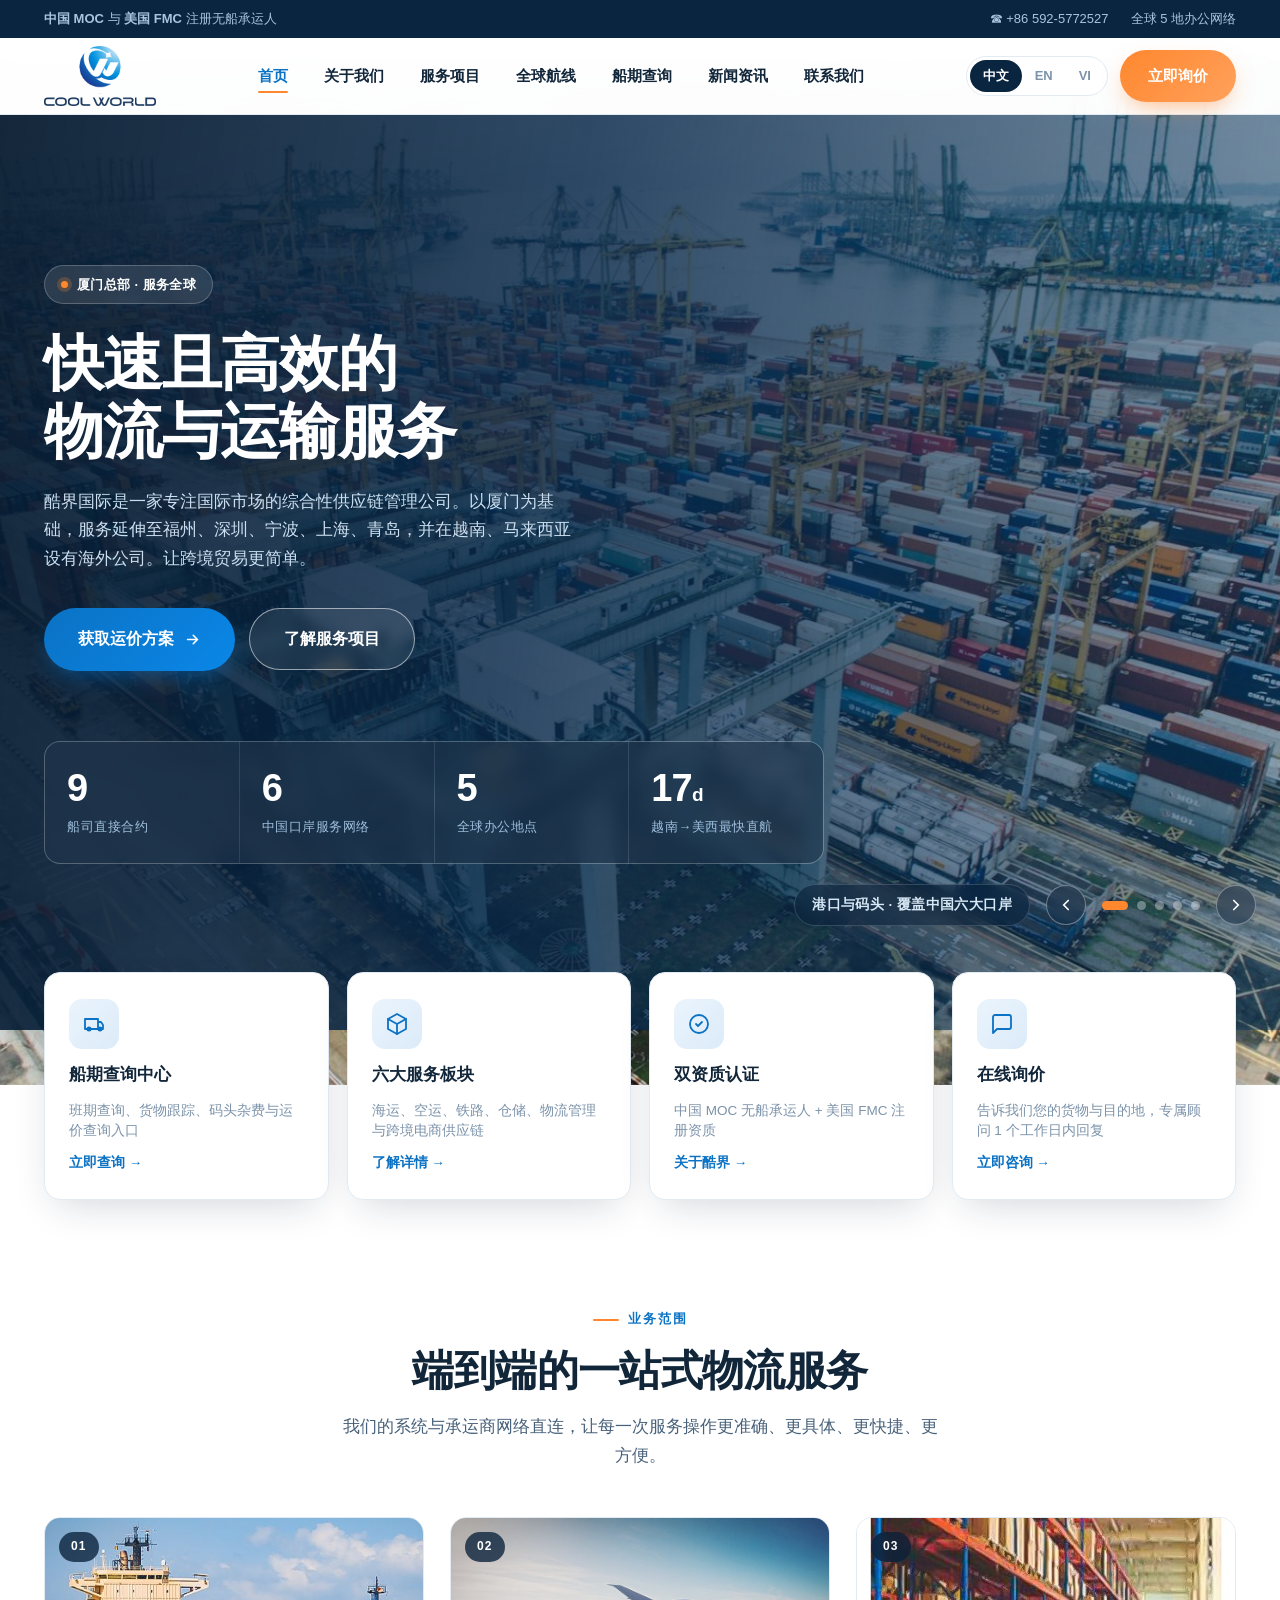
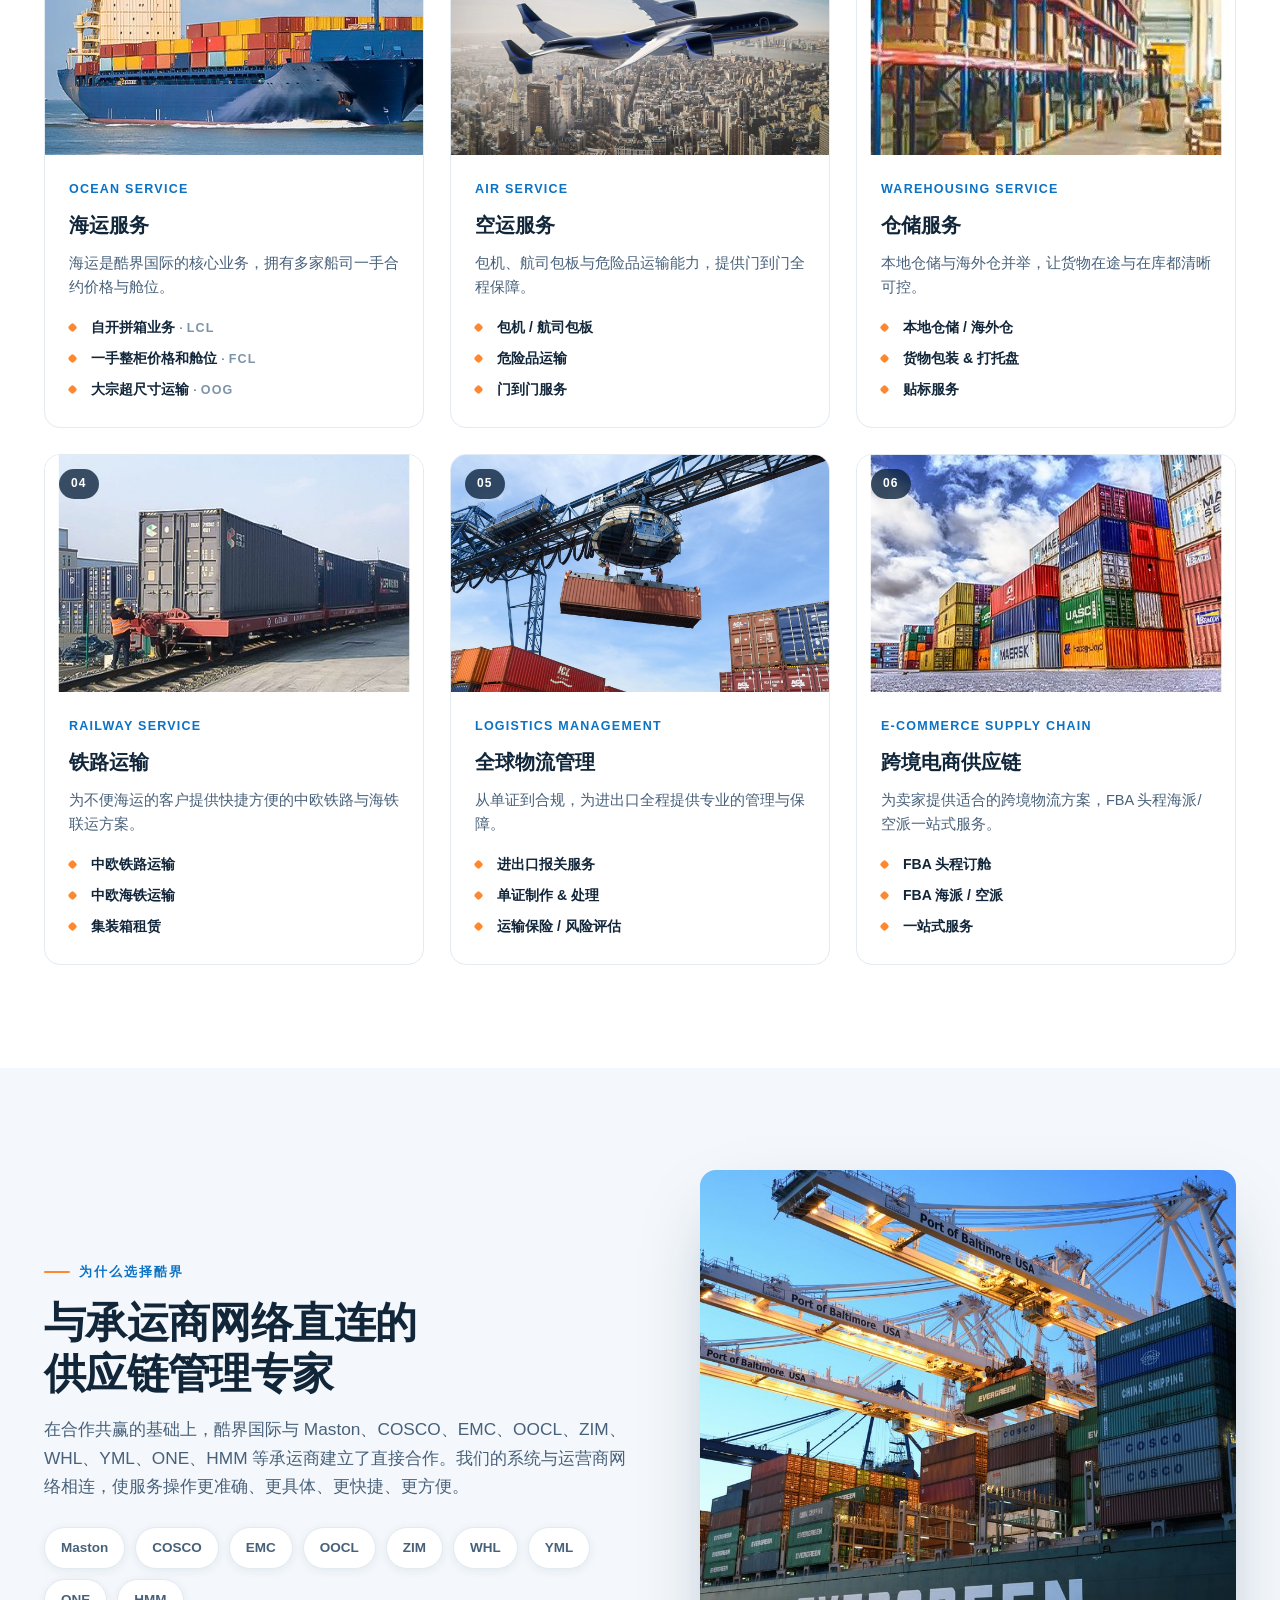
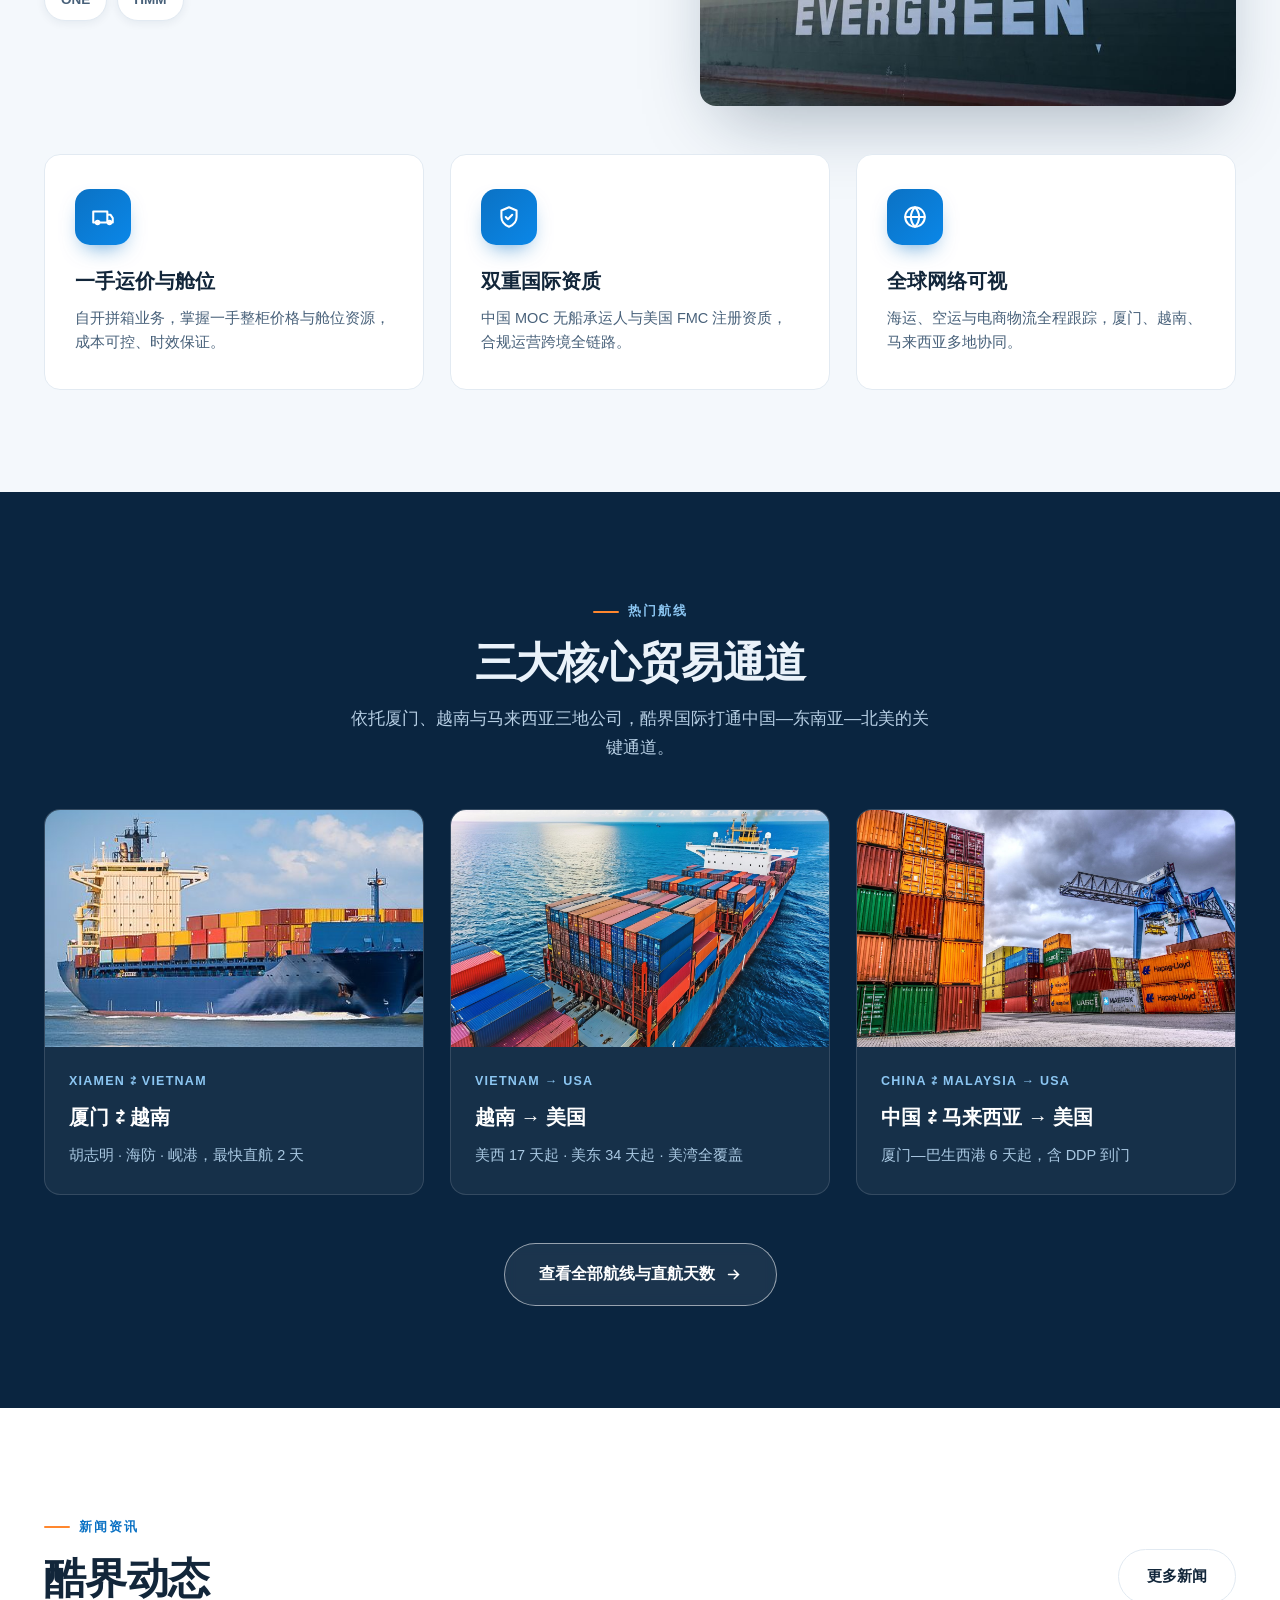
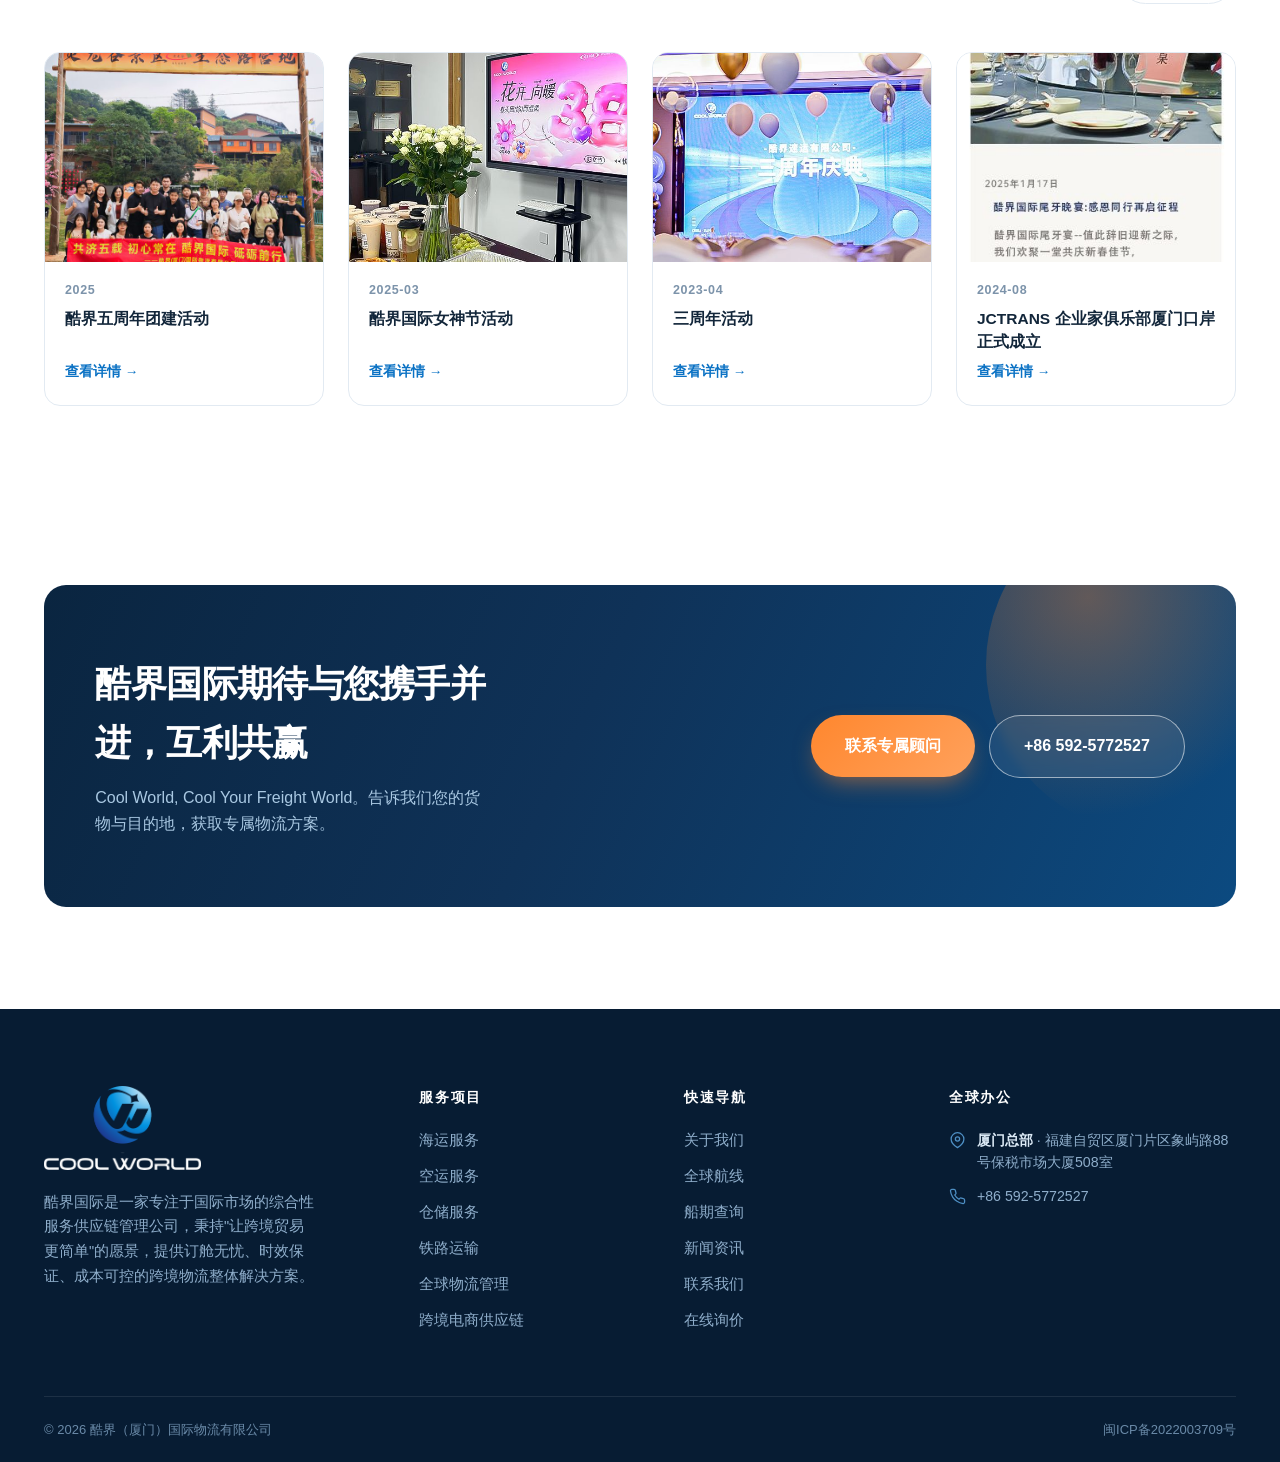
==== commit 916a60d1: "Add Vietnamese language support" ====
--- a/index.html
+++ b/index.html
@@ -1,489 +1,523 @@
-<!DOCTYPE html>
-<html lang="zh-CN" data-lang="zh" data-page-node-id="NukGX1isZLH4DarTqynj1P">
-<head data-page-node-id="LOUkA1XYkmEA0IngHpdduh">
-<meta charset="UTF-8" data-page-node-id="CXvays25jaWeEKRBmDZdnO">
-<meta name="viewport" content="width=device-width, initial-scale=1" data-page-node-id="rMjMe7NZNYFw5QA0ST9jKt">
-<title>酷界国际 Cool World International — 国际海运 · 空运 · 跨境电商供应链</title>
-<meta name="description" content="酷界国际（Cool World International）是一家中国 MOC 与美国 FMC 注册无船承运人（NVOCC），总部位于厦门，服务涵盖海运、空运、铁路、报关、仓储与跨境电商供应链。" data-page-node-id="iCHjCFb3dHU3QtsyslkPyU">
-<link rel="icon" type="image/png" href="assets/img/logo-mark.png" data-page-node-id="IvmxfttiXvCGAil9EYbQ58">
-<link rel="stylesheet" href="assets/css/style.css" data-page-node-id="Eh0RtxmaxaVQc6Xsti15Am">
-</head>
-<body data-page-node-id="61T0bChL3AjkcRbPvNzETH">
-
-<!-- ===== top utility bar ===== -->
-<div class="topbar" data-page-node-id="5ZgUN5GpPNqahwS8EhnzXx">
-  <div class="wrap" data-page-node-id="D19DSCnSTZpsdA0b97ZucV">
-    <div class="topbar__group" data-page-node-id="OJjeIkZsbkWHrBmt1zAZM4">
-      <span data-zh data-page-node-id="lGa1SyTF33h0twrGpMn8Hn"><b data-page-node-id="RPKvxAaa70ebglxrqvp7Hv">中国 MOC</b> 与 <b data-page-node-id="2VewlFe9rVUMde1xGTEOGy">美国 FMC</b> 注册无船承运人</span>
-      <span data-en data-page-node-id="myZWSa1KXdAXbrwtgaLmNW">Licensed NVOCC — China <b data-page-node-id="4GqBArCkfDxvHGWvjxFBuq">MOC</b> &amp; US <b data-page-node-id="QAhaVBrEYAKkeWIqDomTC3">FMC</b> registered</span>
-    </div>
-    <div class="topbar__group topbar__group--right" data-page-node-id="mBTGvDGBMah6wvAQtWobjT">
-      <a href="tel:+865925772527" data-page-node-id="qKF84QVXxehjHF3eRWuhHC">☎ +86 592-5772527</a>
-      <a href="contact.html" data-zh data-page-node-id="38kUFbAXEIfWBHCSyWpJwY">全球 5 地办公网络</a>
-      <a href="contact.html" data-en data-page-node-id="vzr6m8tpG6xDGtykHsIXED">5 Offices Worldwide</a>
-    </div>
-  </div>
-</div>
-
-<!-- ===== header ===== -->
-<header class="header" data-page-node-id="V3rDbTkhhPb9twJdkUxspb">
-  <div class="wrap" data-page-node-id="XkWMqinfWkiyOQqrgE4nVs">
-    <a class="logo" href="index.html" aria-label="Cool World International" data-page-node-id="pAkTwX11ABSVIJA3VoaFP6">
-      <img src="assets/img/logo-vertical.png" alt="Cool World International" data-page-node-id="2Havx7HxMdOaKlg2HhN68B">
-    </a>
-    <nav class="nav" aria-label="主导航" data-page-node-id="14knuucgDB1KQz7eGfjvgC">
-      <a href="index.html" class="is-active" data-zh data-page-node-id="L3bqdWjcrIqB8z8hfenSAq">首页</a><a href="index.html" class="is-active" data-en data-page-node-id="1z9otdmX7aMcuKc1Q3hOrf">Home</a>
-      <a href="about.html" data-zh data-page-node-id="iRKHWsdxg8T0w7YEPlXveP">关于我们</a><a href="about.html" data-en data-page-node-id="rHfIZ2rBYsStBJRDC427JD">About</a>
-      <a href="services.html" data-zh data-page-node-id="BBTwgq5iuKX06TBalBweaf">服务项目</a><a href="services.html" data-en data-page-node-id="Kn81QIYsIv1VYAbEQb6Jq7">Services</a>
-      <a href="routes.html" data-zh data-page-node-id="CEVVrsM3MmY6YOyYSRUDK9">全球航线</a><a href="routes.html" data-en data-page-node-id="uEOY7ADeg3D3xrTgKetUt9">Routes</a>
-  <a href="schedule.html" data-zh>船期查询</a><a href="schedule.html" data-en>Schedules</a>
-      <a href="news.html" data-zh data-page-node-id="NwQdYYJNkSnBgxYroIZF8V">新闻资讯</a><a href="news.html" data-en data-page-node-id="PUaD7PNcOrsiFxmf82IZkb">News</a>
-      <a href="contact.html" data-zh data-page-node-id="0qXvoCtGdFKc7OiLQclIH1">联系我们</a><a href="contact.html" data-en data-page-node-id="txQsto9hIXL6B2uohdmqRR">Contact</a>
-    </nav>
-    <div class="header__cta" data-page-node-id="FCow75FQbP99TUawz6TsKC">
-      <div class="lang" role="group" aria-label="Language" data-page-node-id="hLa0GA9NwIoGkOQyQeMAl5">
-        <button type="button" data-lang-btn="zh" data-page-node-id="vcoTcWX2Ab1DYhCaLZn28v">中文</button>
-        <button type="button" data-lang-btn="en" data-page-node-id="hFCr11moLECLnGCiOw9Hst">EN</button>
-      </div>
-      <a class="btn btn--accent" href="contact.html" data-zh data-page-node-id="T7YTXGohPFt20qHHtUNBFs">立即询价</a>
-      <a class="btn btn--accent" href="contact.html" data-en data-page-node-id="MFfhFevxL3uYVkcXyLApAe">Get a Quote</a>
-      <button class="burger" aria-label="打开菜单" data-page-node-id="tQDQ46JuWA5tYr2ydvVbew">
-        <svg viewBox="0 0 24 24" fill="none" stroke-width="2" stroke-linecap="round" data-page-node-id="rRggZepSvIJeUy9Png98KN"><path d="M3 6h18M3 12h18M3 18h18" data-page-node-id="ibMp1o85lryuTkn0zNu1vT"/></svg>
-      </button>
-    </div>
-  </div>
-</header>
-
-<!-- ===== mobile nav ===== -->
-<div class="mnav" role="dialog" aria-label="移动端导航" data-page-node-id="n1mwdLbBqqRFsB7WSYGP3C">
-  <div class="mnav__top" data-page-node-id="J6u2gGnKAheavASRXwGFfn">
-    <img src="assets/img/logo-vertical-white.png" alt="Cool World" style="height:60px" data-page-node-id="toyDWdx3pu3Bl4QoGcAo6P">
-    <button class="mnav__close" aria-label="关闭菜单" data-page-node-id="OmxwekIs6WgECcoNPLcIld">
-      <svg viewBox="0 0 24 24" fill="none" stroke-width="2" stroke-linecap="round" data-page-node-id="5fdk8xF44SJIxgCCwHwLgh"><path d="M18 6 6 18M6 6l12 12" data-page-node-id="Ocorh4VaT9cCV8tH4Q5ohd"/></svg>
-    </button>
-  </div>
-  <a href="index.html" data-zh data-page-node-id="VWoXW1DAJNLpiSGJmnQVHl">首页</a><a href="index.html" data-en data-page-node-id="8zRt30WZnh5aCxYLAKF5rN">Home</a>
-  <a href="about.html" data-zh data-page-node-id="b9zXDmWy2y6C54yERk0ggM">关于我们</a><a href="about.html" data-en data-page-node-id="otl7E4zRdfJHtTN6Os1vlF">About Us</a>
-  <a href="services.html" data-zh data-page-node-id="YwgPI9QXrJ9CEBy6ADND4g">服务项目</a><a href="services.html" data-en data-page-node-id="xDSgL3FY2MyTcHHt1y5dFN">Services</a>
-  <a href="routes.html" data-zh data-page-node-id="W38S6QGMMAAdwqeA7EX1CT">全球航线</a><a href="routes.html" data-en data-page-node-id="VHAJmoStrWviu6WoRQXAow">Routes</a>
-  <a href="schedule.html" data-zh>船期查询</a><a href="schedule.html" data-en>Schedules</a>
-  <a href="news.html" data-zh data-page-node-id="bPJaVlgcfVtwEbWXSzn9Bg">新闻资讯</a><a href="news.html" data-en data-page-node-id="esnlBXnFAmdZa2N01pkF4a">News</a>
-  <a href="contact.html" data-zh data-page-node-id="GJAF9jRimLcTonBi7sPIlL">联系我们</a><a href="contact.html" data-en data-page-node-id="qvSVcNU5MwJVKHvcoPjyFH">Contact</a>
-  <div style="margin-top:26px" data-page-node-id="ip2XPhpX1LLr49iHDKx2lm"><div class="lang" style="border-color:rgba(255,255,255,.3);background:transparent" data-page-node-id="XL9c3vwszTW5h07H84hHgP">
-    <button type="button" data-lang-btn="zh" data-page-node-id="AW7KGayC5I66eS6I0oDjbm">中文</button>
-    <button type="button" data-lang-btn="en" data-page-node-id="AIzigH2Y3tK6yMlNFXi9yx">English</button>
-  </div></div>
-</div>
-
-<!-- ===== hero ===== -->
-<section class="hero" data-page-node-id="DH24fnaa0kOpT6dm7NbACf">
-  <div class="hero__bg hero__slider" aria-roledescription="carousel" aria-label="宣传图轮播" data-page-node-id="HYCYP2afw6JLUO3cSTekEw">
-    <div class="hero__slide is-active" data-zh-cap="港口与码头 · 覆盖中国六大口岸" data-en-cap="Ports & Terminals · 6 China Gateways" data-page-node-id="GazYEL2EHxMxiu42xLvhvm">
-      <img src="assets/img/slide-1.jpg" alt="集装箱码头全景" fetchpriority="high" data-page-node-id="V9bOEwcnjJqP4agln4h0z5">
-    </div>
-    <div class="hero__slide" data-zh-cap="海运整柜与拼箱 · 一手舱位与运价" data-en-cap="Ocean FCL & LCL · First-hand Space & Rates" data-page-node-id="MjspvBAxp5h1xN5rlNfBfz">
-      <img src="assets/img/slide-2.jpg" alt="远洋集装箱货轮" loading="lazy" data-page-node-id="c15z78hDw9tvj02Rg2BXte">
-    </div>
-    <div class="hero__slide" data-zh-cap="空运包机与包板 · 时效之选" data-en-cap="Air Charter & BUP · Speed First" data-page-node-id="1R6WRDERA3dEpTBlCJSkcF">
-      <img src="assets/img/slide-3.jpg" alt="航空货运" loading="lazy" data-page-node-id="CAe31ZoXgK5YlKykctuxLz">
-    </div>
-    <div class="hero__slide" data-zh-cap="本地仓储与海外仓 · 贴标打托" data-en-cap="Local & Overseas Warehousing · Labelling & Pallets" data-page-node-id="KmUpONTNLDQ2ycblWwjbil">
-      <img src="assets/img/slide-4.jpg" alt="仓储物流中心" loading="lazy" data-page-node-id="HH0z9CHxytMNGi0FIo4mja">
-    </div>
-    <div class="hero__slide" data-zh-cap="中欧铁路与海铁联运" data-en-cap="China–Europe Rail & Sea-Rail" data-page-node-id="pEPpv8DRpBR46XUl9s1F7T">
-      <img src="assets/img/slide-5.jpg" alt="铁路货运班列" loading="lazy" data-page-node-id="GgOJRY4ywvvLsk0gxZ30RE">
-    </div>
-  </div>
-  <div class="wrap" data-page-node-id="LRItpsOjjMrqQXMnN3GEZH">
-    <div class="hero__inner" data-page-node-id="oPdKdpaW9FhH3n72WlDPZF">
-      <span class="hero__badge" data-page-node-id="MShzaULm4vDeLO4IgC6Flv"><span class="dot" data-page-node-id="zB26YZf35pmjHEVC9Sz9GO"></span>
-        <span data-zh data-page-node-id="a5FsTjavT2sauZUzslpFx0">厦门总部 · 服务全球</span>
-        <span data-en data-page-node-id="WDGyl6E0G7RZuTEKyQzImw">Xiamen HQ · Serving the World</span>
-      </span>
-      <h1 class="h1" data-page-node-id="VLi4M9rXB4lPBiynssID70">
-        <span data-zh data-page-node-id="aLjdFHSeokTHoufVdfqdHH">快速且高效的<br data-page-node-id="sowAK5LtcmaMNM68IJMs4f">物流与运输服务</span>
-        <span data-en data-page-node-id="f6C9I4okvYEvhQSv93n2G5">Fast &amp; Efficient<br data-page-node-id="faeemePXFj7WucXosJATAr">Logistics &amp; Transportation</span>
-      </h1>
-      <p class="lead" data-zh data-page-node-id="QZAHesUoLPXdLKQkLC8QeG">酷界国际是一家专注国际市场的综合性供应链管理公司。以厦门为基础，服务延伸至福州、深圳、宁波、上海、青岛，并在越南、马来西亚设有海外公司。让跨境贸易更简单。</p>
-      <p class="lead" data-en data-page-node-id="1U1WBLQXV5f215CNUVVZ8E">Cool World International is a comprehensive supply chain management company focused on international markets. Based in Xiamen with coverage across Fuzhou, Shenzhen, Ningbo, Shanghai and Qingdao, plus overseas companies in Vietnam and Malaysia — making cross-border trade simpler.</p>
-      <div class="hero__cta" data-page-node-id="7o0wVNI8zyN9sMKbpUThe3">
-        <a class="btn btn--primary btn--lg" href="contact.html" data-page-node-id="sAeh3ooCVTl9DrFUW03V1X">
-          <span data-zh data-page-node-id="JfmfzZHbnonlFd2qDwpwDC">获取运价方案</span><span data-en data-page-node-id="5f4wdLrGPTrTSpCFbj4Imw">Request a Quote</span>
-          <svg viewBox="0 0 24 24" fill="none" stroke="currentColor" stroke-width="2.2" stroke-linecap="round" data-page-node-id="ttugG1f34tVqTHUGYFTwSk"><path d="M5 12h14M13 6l6 6-6 6" data-page-node-id="hBOW9FBZ6P2YEbBLtBCGmd"/></svg>
-        </a>
-        <a class="btn btn--ghost btn--lg" href="services.html" data-page-node-id="Eml9pIFQ44zbTnXDH18RRZ">
-          <span data-zh data-page-node-id="8bLNoqbmVVVPeCkJ20UMGY">了解服务项目</span><span data-en data-page-node-id="9iwykRrjYCQovyPpjBAvEC">Explore Services</span>
-        </a>
-      </div>
-      <div class="hero__stats" data-page-node-id="lz7qLptmxafqzyCA0T5wC9">
-        <div class="hero__stat" data-page-node-id="DhXYFpag7S4Q2f5uGMrOir"><b data-page-node-id="iCYK9dA2lEWjaFeVuJ7h3b">9</b><span data-zh data-page-node-id="oamWGkscpJk7AnKZghD48V">船司直接合约</span><span data-en data-page-node-id="Vlqfsi33IKYreowEX2EITB">Direct Carrier Contracts</span></div>
-        <div class="hero__stat" data-page-node-id="V0CYCMAY4ebryAKnFTeEtp"><b data-page-node-id="u6bB5CNXzwXi32rMtLsfml">6</b><span data-zh data-page-node-id="serQvDNqYpElK4Hh72wsDY">中国口岸服务网络</span><span data-en data-page-node-id="Z4qaSv3yMWxCWVuevGlFBW">China Port Network</span></div>
-        <div class="hero__stat" data-page-node-id="6FE2AUbmGVBFrlqNQB2Ng4"><b data-page-node-id="lACjAGoEjNBIlx49LIxKOa">5</b><span data-zh data-page-node-id="OqjN0OheH5cDpZZMljpgj5">全球办公地点</span><span data-en data-page-node-id="zkzULBlLVSuY1s9XwRWYGh">Global Offices</span></div>
-        <div class="hero__stat" data-page-node-id="KGzdCEceAaZlbfLDsDX9Gn"><b data-page-node-id="A6mgUDG1YI1qg90qDCxUfV">17<small style="font-size:.5em" data-page-node-id="MiHwPSsoPalYXAWcStWfVf">d</small></b><span data-zh data-page-node-id="EnL861SD1BtE2m4thidST2">越南→美西最快直航</span><span data-en data-page-node-id="FB9K0XBZj12BJjlX07wfVC">Fastest VN→USWC Direct</span></div>
-      </div>
-    </div>
-  </div>
-  <div class="hero__controls" data-page-node-id="aVmJzqlmctIB8caNAWnM0b">
-    <span class="hero__cap" data-page-node-id="GBStQCpHPba4R6aeta1BiL">
-      <span data-zh data-page-node-id="POiafSril2kPysEZo86xwq">港口与码头 · 覆盖中国六大口岸</span>
-      <span data-en data-page-node-id="XluZ9XmUW3uVKxTO0F40sj">Ports &amp; Terminals · 6 China Gateways</span>
-    </span>
-    <button class="hctrl" type="button" data-slide-prev aria-label="上一张" data-page-node-id="vNHGAnQsOcXlmsV0dDkc5D">
-      <svg viewBox="0 0 24 24" fill="none" stroke="currentColor" stroke-width="2.2" stroke-linecap="round" data-page-node-id="Td6iUcNKDS10JDUGt9scfo"><path d="M15 6l-6 6 6 6" data-page-node-id="YTdopQcJIcmMVQFyGUIdhW"/></svg>
-    </button>
-    <div class="hero__dots" role="group" aria-label="轮播页码" data-page-node-id="EzMNABtZsca2oiAi3FtITq">
-      <button class="dot is-active" type="button" data-slide-to="0" aria-label="第 1 张" data-page-node-id="4KyqFagAgBX4NdchB6V8mw"></button>
-      <button class="dot" type="button" data-slide-to="1" aria-label="第 2 张" data-page-node-id="ff4dRh7x1Rryj1CsIhaYQN"></button>
-      <button class="dot" type="button" data-slide-to="2" aria-label="第 3 张" data-page-node-id="uGYmZiNPtx1AcOqIETqHqF"></button>
-      <button class="dot" type="button" data-slide-to="3" aria-label="第 4 张" data-page-node-id="0sfzJvcgoUt8I7XydT91zL"></button>
-      <button class="dot" type="button" data-slide-to="4" aria-label="第 5 张" data-page-node-id="iACx78kx7hNLHnSDmh1TTA"></button>
-    </div>
-    <button class="hctrl" type="button" data-slide-next aria-label="下一张" data-page-node-id="0MOrRjW8Wo6594Uz4Qpiju">
-      <svg viewBox="0 0 24 24" fill="none" stroke="currentColor" stroke-width="2.2" stroke-linecap="round" data-page-node-id="XFyG5laybajDjkeog1DgoR"><path d="M9 6l6 6-6 6" data-page-node-id="xRYBGhaEJ4Bhxqd88Tp4rZ"/></svg>
-    </button>
-  </div>
-</section>
-
-<!-- ===== quick tools ===== -->
-<section class="tools" data-page-node-id="XbMFWFfd7YiNhFgFnBAwMt">
-  <div class="wrap" data-page-node-id="ccWKGiCWEwJ6QEijWCbDwh">
-    <div class="tools__grid" data-page-node-id="E8ogadA6djOGPB1VhHJeSZ">
-      <a class="tool reveal" href="schedule.html" data-page-node-id="DLLPhRmyuob1tkIgPwdtVI">
-        <div class="tool__ico" data-page-node-id="l3eRME6oJXeE3r6cp0Gdxi"><svg viewBox="0 0 24 24" fill="none" stroke="currentColor" stroke-width="1.8" stroke-linecap="round" stroke-linejoin="round" data-page-node-id="GG8o4BgcFeWjXeYvkFFEte"><path d="M3 7h13v10H3zM16 10h3l2 3v4h-5z" data-page-node-id="1I3EaEhqjbhRGseqx4CGWz"/><circle cx="7" cy="17" r="1.6" data-page-node-id="Q0furOwm3NpU5y73vlFGQc"/><circle cx="18" cy="17" r="1.6" data-page-node-id="frgTXEzR0bu0YP6BVj98kS"/></svg></div>
-        <b data-zh data-page-node-id="iXQubIsB9kGRNwiHk79tam">船期查询中心</b><b data-en data-page-node-id="GIOxr3TJdD9vmECili3ujD">Schedule Center</b>
-        <span data-zh data-page-node-id="K1xepS4F16TGFRLWFc2OP6">班期查询、货物跟踪、码头杂费与运价查询入口</span>
-        <span data-en data-page-node-id="zYlmBlUQWfl73dxke7bf4o">Lane schedules, cargo tracking, terminal charges &amp; rate tools</span>
-        <span class="arrow" data-zh data-page-node-id="NQWg6G9KLtbMRnqasL6wxX">立即查询 →</span><span class="arrow" data-en data-page-node-id="2J9qtJKJaFmqAXOJTidSaD">Query now →</span>
-      </a>
-      <a class="tool reveal" href="services.html" data-page-node-id="vFWYs5QIQjY1gp4Ftk9Udf">
-        <div class="tool__ico" data-page-node-id="CUI9yQ237q1btiWBTc1bWA"><svg viewBox="0 0 24 24" fill="none" stroke="currentColor" stroke-width="1.8" stroke-linecap="round" stroke-linejoin="round" data-page-node-id="FVIRNXGTiLOgxcm2OluU7a"><path d="M12 2 3 7v10l9 5 9-5V7z" data-page-node-id="MOKOmhYKLhPlgKZECHlhvY"/><path d="M3 7l9 5 9-5M12 12v10" data-page-node-id="v4cwGFNT0yeGypnZHzPIZV"/></svg></div>
-        <b data-zh data-page-node-id="mZub6MOyae7jLpFoHw0bSg">六大服务板块</b><b data-en data-page-node-id="RvHqydgF8pZUUYxKwzHiqa">Six Service Lines</b>
-        <span data-zh data-page-node-id="pvJmBtgeoNz1Is0GNW4e4x">海运、空运、铁路、仓储、物流管理与跨境电商供应链</span>
-        <span data-en data-page-node-id="nl2oMHdap0UmzgztXF2Zop">Ocean, air, rail, warehousing, logistics management &amp; e-commerce</span>
-        <span class="arrow" data-zh data-page-node-id="XkMDJHKnFvPiLJcTfkHGd9">了解详情 →</span><span class="arrow" data-en data-page-node-id="5SdfuYoveFwj71BlbfpLCR">Learn more →</span>
-      </a>
-      <a class="tool reveal" href="about.html" data-page-node-id="9F03WSereXGU4Hg1RkQqI9">
-        <div class="tool__ico" data-page-node-id="TIe7iLrMAmvb4fz7WgAjuB"><svg viewBox="0 0 24 24" fill="none" stroke="currentColor" stroke-width="1.8" stroke-linecap="round" stroke-linejoin="round" data-page-node-id="SK5WZDsYuH1TEh5m9FlfWX"><path d="M9 12l2 2 4-4" data-page-node-id="xgexQ908VdaJKG7hHzeyDg"/><circle cx="12" cy="12" r="9" data-page-node-id="1SpB4kaLGovrTfIytnIp1E"/></svg></div>
-        <b data-zh data-page-node-id="jTTfg1zyhF5upYcOkxFhYI">双资质认证</b><b data-en data-page-node-id="DhMmohHFVLFSlchQKP9nIH">Licensed NVOCC</b>
-        <span data-zh data-page-node-id="uR8CJyByoBnlD4vYRZZEMo">中国 MOC 无船承运人 + 美国 FMC 注册资质</span>
-        <span data-en data-page-node-id="FGCiLtEtkIR6cQDBQhObwS">China MOC NVOCC licence + US FMC registration</span>
-        <span class="arrow" data-zh data-page-node-id="UWYcTCOJL8oEpfAHiUeMCp">关于酷界 →</span><span class="arrow" data-en data-page-node-id="3p3ow0VwIE5MIlal36IhGv">About us →</span>
-      </a>
-      <a class="tool reveal" href="contact.html" data-page-node-id="DeeY6G3BYSoYJE7pUvu8g0">
-        <div class="tool__ico" data-page-node-id="c2oA9Jm4h1ArIDMlp9MnRE"><svg viewBox="0 0 24 24" fill="none" stroke="currentColor" stroke-width="1.8" stroke-linecap="round" stroke-linejoin="round" data-page-node-id="SdIjHquvLy3ObtA07jQ5GD"><path d="M21 15a2 2 0 0 1-2 2H7l-4 4V5a2 2 0 0 1 2-2h14a2 2 0 0 1 2 2z" data-page-node-id="aGETWezNi7F0iGdxTyvKin"/></svg></div>
-        <b data-zh data-page-node-id="Jex6nkakZ7O9TZxRTSsDEK">在线询价</b><b data-en data-page-node-id="SozEu16Ic9xusL3EwWBp9r">Get a Quote</b>
-        <span data-zh data-page-node-id="nC1rHFHnA2WYwkH7kyJQl6">告诉我们您的货物与目的地，专属顾问 1 个工作日内回复</span>
-        <span data-en data-page-node-id="9erREDX0GgMcIriimXaEdl">Tell us your cargo and destination — a specialist replies within 1 business day</span>
-        <span class="arrow" data-zh data-page-node-id="uVV4Y6ihSBIlP0pEYeQRM7">立即咨询 →</span><span class="arrow" data-en data-page-node-id="BfQWHWbxlTSKzURQ403mZ4">Contact us →</span>
-      </a>
-    </div>
-  </div>
-</section>
-
-<!-- ===== services ===== -->
-<section class="section" id="services" data-page-node-id="qGxZbxvM9mMusdJcxKtZGa">
-  <div class="wrap" data-page-node-id="PsdPhxHVBIN82dQyVtCG7F">
-    <div class="center reveal" data-page-node-id="7BJ8CnAte8sR90oDHVMuQH">
-      <span class="eyebrow" data-page-node-id="0mk2S8xZxDA93FB1SFTytU"><span data-zh data-page-node-id="FgLebEKQ6TNhD5goVcUBqP">业务范围</span><span data-en data-page-node-id="SDyCFnyYDwiHyODrOW9xEq">Business Scope</span></span>
-      <h2 class="h2" data-page-node-id="0ySPAyxJSTMhMtJG1Eovr0"><span data-zh data-page-node-id="igN2pUvFRAdjJQ9w9PeCv8">端到端的一站式物流服务</span><span data-en data-page-node-id="HHgTpy5vA3xJzniY9e85OS">End-to-End, One-Stop Logistics</span></h2>
-      <p class="lead mt-16" data-zh data-page-node-id="gwWA8kwa1eduupJC4jlbyS">我们的系统与承运商网络直连，让每一次服务操作更准确、更具体、更快捷、更方便。</p>
-      <p class="lead mt-16" data-en data-page-node-id="D59WtWUB0IbQAaAKuMhGF6">Our systems are directly connected to carrier networks — making every operation more accurate, specific, faster and more convenient.</p>
-    </div>
-
-    <div class="cards mt-48" data-page-node-id="mEsLY01YUJ6LSxqHUrka1d">
-      <a class="card reveal" href="services.html#ocean" data-page-node-id="bGI4Prv7lLr8P9SdVknF4F">
-        <div class="card__media" data-page-node-id="k3VESMUPuBNKXMWv7d40nP"><img src="assets/img/card-sea.jpg" alt="海运服务" loading="lazy" data-page-node-id="EMhpId4zRlMZoZL43wmCeO"><span class="card__num" data-page-node-id="At8C8tCPbH3FlfOv2951uK">01</span></div>
-        <div class="card__body" data-page-node-id="BWfMGR1diw4AUgd5CkgvtA">
-          <span class="en" data-page-node-id="NtyLDdDBQinGZuKjhSWNp6">Ocean Service</span>
-          <h3 data-zh data-page-node-id="6P64nWhADtYJNkDTSk63wE">海运服务</h3><h3 data-en data-page-node-id="it8DPSzWHpDuUFXrCc5JBx">Ocean Freight</h3>
-          <p data-zh data-page-node-id="BsLByc0XnalQ1hVmARvlOm">海运是酷界国际的核心业务，拥有多家船司一手合约价格与舱位。</p>
-          <p data-en data-page-node-id="N21kCSQApdxnGG18ZWN5jf">Ocean freight is our core business, backed by first-hand carrier contracts and space allocation.</p>
-          <ul class="card__list" data-page-node-id="NBF92HXUZ1EBajcRX153LQ">
-            <li data-page-node-id="zxTsF6nTnCXngju71VZG7X"><b data-zh data-page-node-id="cDuYl3Uz5HqWPgQprM7MUx">自开拼箱业务</b><b data-en data-page-node-id="qfv2JoaWAuHQBm9AlMcAHK">LCL Consolidation</b> · <span class="en" data-page-node-id="JJ1OgMOiHTObIgOBUYEzv9">LCL</span></li>
-            <li data-page-node-id="MiMNIXCxJWXrEFdObMgtPn"><b data-zh data-page-node-id="O9KonEUJOXbcrYHVzB6HMF">一手整柜价格和舱位</b><b data-en data-page-node-id="8rGDLwe3nojoAaOLmDR0a1">First-hand FCL Rates &amp; Space</b> · <span class="en" data-page-node-id="TEobjwnVdjWhfD2WaKBug6">FCL</span></li>
-            <li data-page-node-id="6iDSzJzfa1LOjA4tCn6js4"><b data-zh data-page-node-id="xeOQHEIEG4ChqzeH1w2UK8">大宗超尺寸运输</b><b data-en data-page-node-id="GLOD2eUwc8pjZDUH7CBu2i">OOG / Oversized Cargo</b> · <span class="en" data-page-node-id="PDORFxfegPoZUZoO2ass2y">OOG</span></li>
-          </ul>
-        </div>
-      </a>
-      <a class="card reveal" data-d="1" href="services.html#air" data-page-node-id="46B3YVClONVbxliKBLsjqo">
-        <div class="card__media" data-page-node-id="7w1VNPgu76FQ4VdDyCwZSK"><img src="assets/img/air.jpg" alt="空运服务" loading="lazy" data-page-node-id="HyrBPXZYaWvNI2NqQFwsPd"><span class="card__num" data-page-node-id="04FRe33O1dpz0UNrbbJM6W">02</span></div>
-        <div class="card__body" data-page-node-id="0mZccpqd78w1Utq0NEP010">
-          <span class="en" data-page-node-id="FXF3fyxf1EVKoB7hG9Wqjx">Air Service</span>
-          <h3 data-zh data-page-node-id="86OGYGn4ErSiYhhBsEgYDi">空运服务</h3><h3 data-en data-page-node-id="zQv5A4aj8CNH39LKOSjAMp">Air Freight</h3>
-          <p data-zh data-page-node-id="p3UxcrAqzRtE7WBx1FfzxX">包机、航司包板与危险品运输能力，提供门到门全程保障。</p>
-          <p data-en data-page-node-id="QUCkhfjZ6JfFxjjtiJHvbs">Charter flights, carrier block space and dangerous goods capability with full door-to-door coverage.</p>
-          <ul class="card__list" data-page-node-id="AwM2U9BVP3HcWDFWfUxHrw">
-            <li data-page-node-id="NZKb8Oe6s8bppWMNrJlbET"><b data-zh data-page-node-id="FaBSsZKPAgnk7BTr7HeArC">包机 / 航司包板</b><b data-en data-page-node-id="1Wo0vyIqLC55Bb5oyMgDG8">Charter / BUP</b></li>
-            <li data-page-node-id="tY98eoqv9wq4yWsq8wA57S"><b data-zh data-page-node-id="iwrJHyico61ELqHnGKIzmB">危险品运输</b><b data-en data-page-node-id="AcyiYxFcyZWEJfOF8Gaf0F">Hazardous Transport</b></li>
-            <li data-page-node-id="IWfeePV6HHpbBYfqJlU6Kb"><b data-zh data-page-node-id="aoLgEqpvU1vqpF3TrOipCl">门到门服务</b><b data-en data-page-node-id="zhjYBmEj4r27WrH8bgkdtL">Door to Door</b></li>
-          </ul>
-        </div>
-      </a>
-      <a class="card reveal" data-d="2" href="services.html#warehousing" data-page-node-id="m1UHYLJDKCPUXRErOMGyhp">
-        <div class="card__media" data-page-node-id="YKdgvMpY2u2qNLBZBB9bmA"><img src="assets/img/warehouse.jpg" alt="仓储服务" loading="lazy" data-page-node-id="WkvhJ4vH7LkgBf4m7wlCNG"><span class="card__num" data-page-node-id="TohbaAAqtYmjLcGBHGjqCR">03</span></div>
-        <div class="card__body" data-page-node-id="AmhCoju69DgtDIc8zHtWys">
-          <span class="en" data-page-node-id="me0ZA3jcYbaatcZ0iftMOW">Warehousing Service</span>
-          <h3 data-zh data-page-node-id="ukuEwvNFAkmMWna0Hid2gV">仓储服务</h3><h3 data-en data-page-node-id="JOi9PfnpFtvAxp1q4allFB">Warehousing</h3>
-          <p data-zh data-page-node-id="KezpsqGjthDDM0BqFQq0Zn">本地仓储与海外仓并举，让货物在途与在库都清晰可控。</p>
-          <p data-en data-page-node-id="AcAP69ra3m9saB9jbZoeW8">Local and overseas warehousing, keeping your cargo visible and under control at every stage.</p>
-          <ul class="card__list" data-page-node-id="WwqbxiM7kearnWIrt6FWdV">
-            <li data-page-node-id="Te8sGekhhm2GLveIC3I9oK"><b data-zh data-page-node-id="Qv1uQypebKU5Kjy1eExQBH">本地仓储 / 海外仓</b><b data-en data-page-node-id="iUfxd4x1dEMbGo4X6MGkso">Local / Overseas Warehouse</b></li>
-            <li data-page-node-id="Ytu1WrjluZxrYVZrIV3ulh"><b data-zh data-page-node-id="83wbUEjDKBEZQs0v27Bd3j">货物包装 &amp; 打托盘</b><b data-en data-page-node-id="AGpJSZJ6gaxH8KN6V4O1Zt">Packaging &amp; Palletising</b></li>
-            <li data-page-node-id="00I0AnYda6PRr5oqgFfgfI"><b data-zh data-page-node-id="RRoPRTAMHJhwTT1pWZB4AC">贴标服务</b><b data-en data-page-node-id="6WVVtBnWFFGV1TI7EjdW5q">Labelling</b></li>
-          </ul>
-        </div>
-      </a>
-      <a class="card reveal" href="services.html#railway" data-page-node-id="uSQsd3vfEu77qfQAOlzkfT">
-        <div class="card__media" data-page-node-id="EIkg95auGUOaFYddOYu6RK"><img src="assets/img/rail.jpg" alt="铁路运输" loading="lazy" data-page-node-id="zwTyXvRX868xsNQ8r2KCmy"><span class="card__num" data-page-node-id="pX0h0nIWGpKBolIgsBbCUq">04</span></div>
-        <div class="card__body" data-page-node-id="yzgcxcA5q6JPjaA15jD7pL">
-          <span class="en" data-page-node-id="jHvCT7sfgpiI6VQzCn5qHF">Railway Service</span>
-          <h3 data-zh data-page-node-id="xEevfyytjuGEl2XiVCZGH4">铁路运输</h3><h3 data-en data-page-node-id="3Oh51sErp6ZdCfSRdxukmo">Railway Freight</h3>
-          <p data-zh data-page-node-id="3TGt1yAXZgGWT3Qg0LMnSP">为不便海运的客户提供快捷方便的中欧铁路与海铁联运方案。</p>
-          <p data-en data-page-node-id="cQ4lTuUzvmVFPo1Us01GkG">Fast China–Europe rail and sea-rail solutions when ocean is not the right fit.</p>
-          <ul class="card__list" data-page-node-id="yTZeeDnk6LTI3DFxHM4P2G">
-            <li data-page-node-id="8NfUEedXEQjn3B9oxhHX36"><b data-zh data-page-node-id="p9whMFdTzNlPwKyW67mxwl">中欧铁路运输</b><b data-en data-page-node-id="tPuPNvs7ilqIZ9NXZFube1">CN–EUR Railway</b></li>
-            <li data-page-node-id="Ht5pAztCi4uHZNTrtn6CTR"><b data-zh data-page-node-id="9H7uAbi1Cs3uay1G9ufHyn">中欧海铁运输</b><b data-en data-page-node-id="641MwHzrydJbH30l1ps2VB">CN–EUR Sea-Rail</b></li>
-            <li data-page-node-id="xfZpzO03Z34TcGcEEaM8YE"><b data-zh data-page-node-id="hCVSMTu1bQVSK5PU5Y9Miq">集装箱租赁</b><b data-en data-page-node-id="1sK77AiXwTBnVJj9u2JD7h">Container Leasing</b></li>
-          </ul>
-        </div>
-      </a>
-      <a class="card reveal" data-d="1" href="services.html#logistics" data-page-node-id="ee0Ou9A4liAe4ri2nuwmRI">
-        <div class="card__media" data-page-node-id="XJ6bxQYReOlnYFCLkKeFTK"><img src="assets/img/port.jpg" alt="全球物流管理" loading="lazy" data-page-node-id="0fio1M0SNEkLo32EodcdLe"><span class="card__num" data-page-node-id="y5aCl8pWOTOrhr6luSrLBM">05</span></div>
-        <div class="card__body" data-page-node-id="myaQWjr8YIWej2dz2DqDdr">
-          <span class="en" data-page-node-id="LU761FGWUBzSi1sbdFMMip">Logistics Management</span>
-          <h3 data-zh data-page-node-id="DMc7fPp8p54qOKNheinYmd">全球物流管理</h3><h3 data-en data-page-node-id="fDZI6nauwUFelM6w37wa2u">Global Logistics Management</h3>
-          <p data-zh data-page-node-id="4ZKczMpTVwKJ7asXS791BD">从单证到合规，为进出口全程提供专业的管理与保障。</p>
-          <p data-en data-page-node-id="JpkIr0bk8r2Eol0EsHx3us">From documentation to compliance — professional management across the entire trade flow.</p>
-          <ul class="card__list" data-page-node-id="j2HQuE6jb5HoAllLPRFcQo">
-            <li data-page-node-id="9YJ1VlEUO3DTzDS6r6eE2H"><b data-zh data-page-node-id="bTvBPBbcCWF6IYRZRq8PUt">进出口报关服务</b><b data-en data-page-node-id="YEh6100f6nsn21Loz5VW1Q">Customs Brokerage</b></li>
-            <li data-page-node-id="9muxbB1XSMpxZOpw1SNuaD"><b data-zh data-page-node-id="rmDdWfdnpCcdz0GU7UKoCM">单证制作 &amp; 处理</b><b data-en data-page-node-id="KghdMZ3Ym90Xk6vZZ2HDvj">Documentation</b></li>
-            <li data-page-node-id="qVlYMzwhW4jJfYo9GOZRyh"><b data-zh data-page-node-id="km7Zv4d13NbciYBk9yV3e2">运输保险 / 风险评估</b><b data-en data-page-node-id="9CHI0HEIdS3Ll2JHfVyiFB">Insurance / Compliance</b></li>
-          </ul>
-        </div>
-      </a>
-      <a class="card reveal" data-d="2" href="services.html#ecommerce" data-page-node-id="R8BAqD24AE1lBWNsIMfeif">
-        <div class="card__media" data-page-node-id="NQTzZaYkyv5rezIHwYRzFG"><img src="assets/img/ecommerce.jpg" alt="跨境电商供应链" loading="lazy" data-page-node-id="qOvZWOMRT5SVnV01kYSv91"><span class="card__num" data-page-node-id="MIVGzJeRLQHdBDSZNdi0NY">06</span></div>
-        <div class="card__body" data-page-node-id="OWm099numY3nwCrxFDepcA">
-          <span class="en" data-page-node-id="gapQ4hkRgWLBcrcvXUZdkP">E-commerce Supply Chain</span>
-          <h3 data-zh data-page-node-id="AKpvlvljhpZZ9JTYBDDTTN">跨境电商供应链</h3><h3 data-en data-page-node-id="AqSZhQOAynEBMVPS3FDCb5">E-commerce Supply Chain</h3>
-          <p data-zh data-page-node-id="xH0nh6U4zTld6litJ1pAKm">为卖家提供适合的跨境物流方案，FBA 头程海派/空派一站式服务。</p>
-          <p data-en data-page-node-id="T3afbieXpxwzfDTZ1OeMnB">Tailored cross-border logistics for online sellers — one-stop FBA first-mile by sea or air.</p>
-          <ul class="card__list" data-page-node-id="E24fGmSi3GHejrLjwwo9ef">
-            <li data-page-node-id="rnX6E08QFXl84k0i6CHOyH"><b data-zh data-page-node-id="XgEnKSBkCn7TrtOmA4aPEW">FBA 头程订舱</b><b data-en data-page-node-id="WrUfF2cvjg9fnjdNAMZjob">FBA First-Mile Booking</b></li>
-            <li data-page-node-id="1WzZCsDMHcUbf9gypcdnmI"><b data-zh data-page-node-id="6et9iuVtexk7ClaWOgXe3y">FBA 海派 / 空派</b><b data-en data-page-node-id="pG7eZexTvK6qirkZi2MTy9">FBA Sea / Air Express</b></li>
-            <li data-page-node-id="m2yMg8aOD7CNbMe2xZGwHY"><b data-zh data-page-node-id="ZXqzdSNvtKbAe0QK49Ccie">一站式服务</b><b data-en data-page-node-id="abEaGqCsgewRuC9sABKdo1">One-Stop-Shop</b></li>
-          </ul>
-        </div>
-      </a>
-    </div>
-  </div>
-</section>
-
-<!-- ===== why cool world ===== -->
-<section class="section section--mist" data-page-node-id="AHZcHaHSFWmtYrupc9Krn7">
-  <div class="wrap" data-page-node-id="5vfMfmrZSEBzAfumLfVBdW">
-    <div class="split" data-page-node-id="JrTDAtqZaE0jgME0FVZHJI">
-      <div class="reveal" data-page-node-id="NDnKrVGucAclfU1xODDHuo">
-        <span class="eyebrow" data-page-node-id="zIETJUovAPBvpf3cMg7qvL"><span data-zh data-page-node-id="oEZ0RG7Ak30FOz1kiHyM5T">为什么选择酷界</span><span data-en data-page-node-id="g96wjt9Wri1X5PiccEkL13">Why Cool World</span></span>
-        <h2 class="h2" data-page-node-id="9EJwHv6iYpDYNFVEE9rwUd"><span data-zh data-page-node-id="82UUUeGUFZUo50ckrcjE9b">与承运商网络直连的<br data-page-node-id="6HDVaH9DCqwU5C1YPYWfNK">供应链管理专家</span><span data-en data-page-node-id="hdX8okM2z8BK5ltu7kDtma">Supply Chain Experts<br data-page-node-id="HBK4JupV6TtLzi1shHmsou">Connected to Carrier Networks</span></h2>
-        <p class="lead mt-16" data-zh data-page-node-id="8ddxx7cFQCQq4g1peQA8i9">在合作共赢的基础上，酷界国际与 Maston、COSCO、EMC、OOCL、ZIM、WHL、YML、ONE、HMM 等承运商建立了直接合作。我们的系统与运营商网络相连，使服务操作更准确、更具体、更快捷、更方便。</p>
-        <p class="lead mt-16" data-en data-page-node-id="fYP1wcEuYq7CmCQjutHAMZ">On the basis of win-win cooperation, Cool World works directly with Maston, COSCO, EMC, OOCL, ZIM, WHL, YML, ONE, HMM and more. Our systems are connected to carrier networks, making every operation more accurate, specific, faster and more convenient.</p>
-        <div class="chips" data-page-node-id="DyhnaaGAdHi902XdXHaAd8">
-          <span class="chip" data-page-node-id="eHPUScBbviSGHN0CSyKmz3">Maston</span><span class="chip" data-page-node-id="XSBxyzCjJUShDTKSI9Xnks">COSCO</span><span class="chip" data-page-node-id="iK5swO6OQgoQmgFuybS0jh">EMC</span><span class="chip" data-page-node-id="Fc5JYjdY2lMAKyLXHvaB4F">OOCL</span>
-          <span class="chip" data-page-node-id="4lV65cFyrD9Qi7BKZYQZcG">ZIM</span><span class="chip" data-page-node-id="OPoT6v5v65uUEfnaV2hrmo">WHL</span><span class="chip" data-page-node-id="wScqxeQSrgcvUjaG3VVrop">YML</span><span class="chip" data-page-node-id="CUC3SGy7lxXEL19Q4BcJKC">ONE</span><span class="chip" data-page-node-id="448bYQmAjE5aXxSZEg01Mc">HMM</span>
-        </div>
-      </div>
-      <div class="split__media reveal" data-d="1" data-page-node-id="QntK7dGhEq4qAY0c9KmvBN">
-        <img src="assets/img/card-port.jpg" alt="酷界国际集装箱码头" loading="lazy" data-page-node-id="6FoXBrVOYoVPZJ6UK5CxFf">
-      </div>
-    </div>
-
-    <div class="pillars mt-48" data-page-node-id="BPwrlX5yhm6DznkjmnTMc0">
-      <div class="pillar reveal" data-page-node-id="JDZAiPTHJwfXj6LRVikQC4">
-        <div class="pillar__ico" data-page-node-id="gTDFIXmRPRShGu1mBkb2NA"><svg viewBox="0 0 24 24" fill="none" stroke="currentColor" stroke-width="1.9" stroke-linecap="round" stroke-linejoin="round" data-page-node-id="4nzlAhlfGW52nn1b4NrSDD"><path d="M3 7h13v10H3zM16 10h3l2 3v4h-5z" data-page-node-id="NLlxxaEm9riPAVnEWzcTaF"/><circle cx="7" cy="17" r="1.6" data-page-node-id="b2S84krV8sJFah7FKl036L"/><circle cx="18" cy="17" r="1.6" data-page-node-id="avWpHGlJinbDz0j0QVjGFW"/></svg></div>
-        <h3 data-zh data-page-node-id="36oqSAwoje5gbqNoEmTCY8">一手运价与舱位</h3><h3 data-en data-page-node-id="6rdFHITlL6l1G2GPEYyeN7">First-hand Rates &amp; Space</h3>
-        <p data-zh data-page-node-id="L4ZKd6WDwU5FFKaHhjxXtp">自开拼箱业务，掌握一手整柜价格与舱位资源，成本可控、时效保证。</p>
-        <p data-en data-page-node-id="VvksVleCOy5lNfs7WnnG36">Self-operated LCL consolidation with first-hand FCL rates and space — cost under control, schedules guaranteed.</p>
-      </div>
-      <div class="pillar reveal" data-d="1" data-page-node-id="MS8EJfCdkbFoJ5uAq572Is">
-        <div class="pillar__ico" data-page-node-id="wK4Zj1U1ATSAMzprxdxEY6"><svg viewBox="0 0 24 24" fill="none" stroke="currentColor" stroke-width="1.9" stroke-linecap="round" stroke-linejoin="round" data-page-node-id="PECFd4xjf0HvUNZrd3mmPP"><path d="M12 3l7 3v6c0 4.4-3 7.4-7 9-4-1.6-7-4.6-7-9V6z" data-page-node-id="EIHgiHHEvU2s8dGXCABaEV"/><path d="M9 12l2 2 4-4" data-page-node-id="sg13uBsRpOEgBrJSPSkSuU"/></svg></div>
-        <h3 data-zh data-page-node-id="WTZ4JkaJCJ6CZBsT0iBrsV">双重国际资质</h3><h3 data-en data-page-node-id="2Fpes8p3yLEws9WG2INAEo">Dual Licensing</h3>
-        <p data-zh data-page-node-id="uMXbnELKHxmHx3ggX2nyQh">中国 MOC 无船承运人与美国 FMC 注册资质，合规运营跨境全链路。</p>
-        <p data-en data-page-node-id="Q4S83uUwJM34pGh7sd5tlF">China MOC NVOCC licence plus US FMC registration — fully compliant across the cross-border chain.</p>
-      </div>
-      <div class="pillar reveal" data-d="2" data-page-node-id="YbiYrCQneLzFS759D4XCtG">
-        <div class="pillar__ico" data-page-node-id="ZPBWXeDGDsH8HKH4culNRM"><svg viewBox="0 0 24 24" fill="none" stroke="currentColor" stroke-width="1.9" stroke-linecap="round" stroke-linejoin="round" data-page-node-id="dpQoSE6T5PLBc1Zz7z9KB8"><circle cx="12" cy="12" r="9" data-page-node-id="rTSeIMU8TfColkUsbJtCO2"/><path d="M3 12h18M12 3c2.5 2.6 3.8 5.7 3.8 9S14.5 18.4 12 21c-2.5-2.6-3.8-5.7-3.8-9S9.5 5.6 12 3z" data-page-node-id="nRjmqLUPCmp3S5kz0MhW55"/></svg></div>
-        <h3 data-zh data-page-node-id="nIU3EHT7dNLDf3GnIwSS2K">全球网络可视</h3><h3 data-en data-page-node-id="GLMEm2kDgWYAZXiBgfpeh4">Visible Global Network</h3>
-        <p data-zh data-page-node-id="LKfd9EtAa0EYT6Om0DlI6r">海运、空运与电商物流全程跟踪，厦门、越南、马来西亚多地协同。</p>
-        <p data-en data-page-node-id="04q3jOr8uJew2PjSwjKLzD">Full ocean, air and e-commerce tracking, coordinated across Xiamen, Vietnam and Malaysia.</p>
-      </div>
-    </div>
-  </div>
-</section>
-
-<!-- ===== routes highlight ===== -->
-<section class="section section--navy" data-page-node-id="wnRQB2H0LOWPtGBAlnvG0S">
-  <div class="wrap" data-page-node-id="Z6fQgh9Bh9Z6qQBUBOXxXi">
-    <div class="center reveal" data-page-node-id="NoTGXg3WJmHE7aiiRriFbX">
-      <span class="eyebrow" data-page-node-id="mKwHqUAhq9v8Cz2qk4oAcz"><span data-zh data-page-node-id="sstbL5wc7jifr6KaCDgsGC">热门航线</span><span data-en data-page-node-id="1hN7rEfwqvKCWnkItvHA37">Popular Routes</span></span>
-      <h2 class="h2" data-page-node-id="xmvpMqD0YaN8r83St7EfG3"><span data-zh data-page-node-id="p3oAYhlpjfZC8j7F14aNDC">三大核心贸易通道</span><span data-en data-page-node-id="nAnyT5uXuFbhHAETaUSYsE">Three Core Trade Corridors</span></h2>
-      <p class="lead mt-16" data-zh data-page-node-id="N9OIfqBLlAXml3Z3C7AH5O">依托厦门、越南与马来西亚三地公司，酷界国际打通中国—东南亚—北美的关键通道。</p>
-      <p class="lead mt-16" data-en data-page-node-id="0TfvjXwxdiM18HFHZxUhRx">Leveraging our Xiamen, Vietnam and Malaysia offices, Cool World opens up the key corridors between China, Southeast Asia and North America.</p>
-    </div>
-    <div class="cards mt-48 cards--4" style="grid-template-columns:repeat(3,1fr)" data-page-node-id="FXSzZ6G4h5UWcg5uqvVDA1">
-      <a class="card reveal" href="routes.html#cn-vn" style="background:rgba(255,255,255,.05);border-color:rgba(255,255,255,.13)" data-page-node-id="M9Spi3XqIq5F3mpHefjH5D">
-        <div class="card__media" data-page-node-id="3Shtk0vH4LxVkmNzW4whHk"><img src="assets/img/card-sea.jpg" alt="厦门到越南" loading="lazy" data-page-node-id="n2OBUalAxDfe3PNPmss1H2"></div>
-        <div class="card__body" data-page-node-id="Sm1YI6vLnLS856CptfG6G4">
-          <span class="en" style="color:#8CC6F2" data-page-node-id="mvHEQg7NuCsHDvcyLR7akj">Xiamen ⇄ Vietnam</span>
-          <h3 style="color:#fff" data-zh data-page-node-id="76297um2Rk1khUYAhUDy7L">厦门 ⇄ 越南</h3><h3 style="color:#fff" data-en data-page-node-id="iiHoGewk3FBbKxdZYM2TJj">Xiamen ⇄ Vietnam</h3>
-          <p style="color:#A9C8E2" data-zh data-page-node-id="UFkqU1UZ0f4cyDPcWsQ9e6">胡志明 · 海防 · 岘港，最快直航 2 天</p>
-          <p style="color:#A9C8E2" data-en data-page-node-id="ysZ8tKTE4xxVNbBxBoLBxu">Ho Chi Minh · Hai Phong · Da Nang — direct from 2 days</p>
-        </div>
-      </a>
-      <a class="card reveal" data-d="1" href="routes.html#vn-us" style="background:rgba(255,255,255,.05);border-color:rgba(255,255,255,.13)" data-page-node-id="2LMDCc1eIKIB76qOIRkNLn">
-        <div class="card__media" data-page-node-id="PgXOrubLPYDMyB44ChdnN9"><img src="assets/img/sea.jpg" alt="越南到美国" loading="lazy" data-page-node-id="EItFcK5c9JynQs3xHhXtZp"></div>
-        <div class="card__body" data-page-node-id="IzrYfQ5JFNeM7gto8SF1kY">
-          <span class="en" style="color:#8CC6F2" data-page-node-id="v5Vtyj2USBfRaENEHwEQgs">Vietnam → USA</span>
-          <h3 style="color:#fff" data-zh data-page-node-id="i7ks8ofrTMYCx2jwL6szvG">越南 → 美国</h3><h3 style="color:#fff" data-en data-page-node-id="85U89DUbTxjkSQtDLjA4cq">Vietnam → USA</h3>
-          <p style="color:#A9C8E2" data-zh data-page-node-id="rHHqpBRU7HCu3YdQNSxlPT">美西 17 天起 · 美东 34 天起 · 美湾全覆盖</p>
-          <p style="color:#A9C8E2" data-en data-page-node-id="gskMGVpeNDm1UQOXrdf8FZ">USWC from 17 days · USEC from 34 days · full US Gulf</p>
-        </div>
-      </a>
-      <a class="card reveal" data-d="2" href="routes.html#cn-my" style="background:rgba(255,255,255,.05);border-color:rgba(255,255,255,.13)" data-page-node-id="kFGfGu3jAcvdpVu5FkSKNn">
-        <div class="card__media" data-page-node-id="A6OepydcCnbQpWjPLU0hcI"><img src="assets/img/yard.jpg" alt="中国到马来西亚" loading="lazy" data-page-node-id="CSZQqdoURiUUHenQpFFw1g"></div>
-        <div class="card__body" data-page-node-id="HGO4mU9d6isANMF1kKDkTa">
-          <span class="en" style="color:#8CC6F2" data-page-node-id="ucMD9FruKDab1i8vAW8jSL">China ⇄ Malaysia → USA</span>
-          <h3 style="color:#fff" data-zh data-page-node-id="RCe4QxxPmHveM4EnMLNU4r">中国 ⇄ 马来西亚 → 美国</h3><h3 style="color:#fff" data-en data-page-node-id="IlTq0V9hXkGXdhDGAxFeVb">China ⇄ Malaysia → USA</h3>
-          <p style="color:#A9C8E2" data-zh data-page-node-id="PTNZK3uZYk2BXMNyKNGqw6">厦门—巴生西港 6 天起，含 DDP 到门</p>
-          <p style="color:#A9C8E2" data-en data-page-node-id="RPYJF0M2i23vShZTsA7EOb">Xiamen–Port Klang from 6 days, with DDP door delivery</p>
-        </div>
-      </a>
-    </div>
-    <div class="center mt-48 reveal" data-page-node-id="RwzTFF3mNAfd1bk3A2FACz">
-      <a class="btn btn--ghost btn--lg" href="routes.html" data-page-node-id="HL4KKXi3Cp0E9n3fYsRdR9">
-        <span data-zh data-page-node-id="Pe42VmhK0mBjYOvORtLNXb">查看全部航线与直航天数</span><span data-en data-page-node-id="zzgzBvrsTADtBjIRWSLrxm">View all routes &amp; transit times</span>
-        <svg viewBox="0 0 24 24" fill="none" stroke="currentColor" stroke-width="2.2" stroke-linecap="round" data-page-node-id="5ensiKkDFk937e7vpODyxH"><path d="M5 12h14M13 6l6 6-6 6" data-page-node-id="AXbWCIAQtUDjPVzwrho12C"/></svg>
-      </a>
-    </div>
-  </div>
-</section>
-
-<!-- ===== news ===== -->
-<section class="section" data-page-node-id="NxNAyF9OWHDtYxJrwxcT1T">
-  <div class="wrap" data-page-node-id="W96qaJkaAFDl155v7dnOY8">
-    <div style="display:flex;justify-content:space-between;align-items:flex-end;gap:24px;flex-wrap:wrap" class="reveal" data-page-node-id="Og6bCNOGee3QyZkeOYbBYD">
-      <div data-page-node-id="DnRRgPL22a7CJv79C45PbM">
-        <span class="eyebrow" data-page-node-id="9pt8HVjCJCgZyWoSueoscb"><span data-zh data-page-node-id="TpW36ChEACCVxhWjyj7WFz">新闻资讯</span><span data-en data-page-node-id="CsxMt7aQoHRl6ko1Eagqi7">Latest News</span></span>
-        <h2 class="h2" data-page-node-id="6sM94FgIFGB4lyuLuFeddI"><span data-zh data-page-node-id="lq9dkLAFRseiPd8WH0auqa">酷界动态</span><span data-en data-page-node-id="AETLeGFfw3b5LWiKbDQxw6">Cool World Updates</span></h2>
-      </div>
-      <a class="btn btn--outline" href="news.html" data-zh data-page-node-id="ianv5WAXOaoRL9sGrR6HJF">更多新闻</a>
-      <a class="btn btn--outline" href="news.html" data-en data-page-node-id="NbLqi534l264PaKVPnYhOV">All news</a>
-    </div>
-    <div class="news-grid mt-48" data-page-node-id="Q56hN5SSKqG2wQ3ABmqsmm">
-      <a class="news-card reveal" href="news.html" data-page-node-id="seraU6HHZmhMACa4zEoUYp">
-        <div class="news-card__media" data-page-node-id="TCzexFH8OdnAY3Q1diAFHk"><img src="assets/img/news-5y.jpg" alt="酷界五周年团建活动" loading="lazy" data-page-node-id="ABVUqNRxYwcjen9ZXgGW4C"></div>
-        <div class="news-card__body" data-page-node-id="mc6tQHc9iISArplstAqhnD">
-          <time data-page-node-id="DDqlY1Ajb3vrHSc8L9Uysa">2025</time>
-          <h4 data-zh data-page-node-id="sDyrNaq75rGnQBnY6FF0d5">酷界五周年团建活动</h4><h4 data-en data-page-node-id="C7hrLKjdj20hEWR9DwaBDC">Cool World 5th Anniversary Team Building</h4>
-          <span class="more" data-zh data-page-node-id="rljdWRITQBqQ5k8VsZ6ngS">查看详情 →</span><span class="more" data-en data-page-node-id="IUyklHnq6kX5KxGjKYpESN">Read more →</span>
-        </div>
-      </a>
-      <a class="news-card reveal" data-d="1" href="news.html" data-page-node-id="JXXgtCWpYcUd6FuqF73epD">
-        <div class="news-card__media" data-page-node-id="eCYSaEawidkerE2GSwxz50"><img src="assets/img/news-women.jpg" alt="酷界国际女神节活动" loading="lazy" data-page-node-id="kkBiE8UbXpNzV9HTJ8T82D"></div>
-        <div class="news-card__body" data-page-node-id="qVIJMI4qDk9dQDpaIfmgbO">
-          <time data-page-node-id="7skpjGwnjprAuF6tpeZflo">2025-03</time>
-          <h4 data-zh data-page-node-id="BRXBgDCNIoSANxZDtf1vOJ">酷界国际女神节活动</h4><h4 data-en data-page-node-id="AJLLZ0crDWKAJBIbEqqNnO">International Women's Day Celebration</h4>
-          <span class="more" data-zh data-page-node-id="N4U7mjGK1PooarstW2tHS9">查看详情 →</span><span class="more" data-en data-page-node-id="bXVL9g2KFxPY70UTKSdb2F">Read more →</span>
-        </div>
-      </a>
-      <a class="news-card reveal" data-d="2" href="news.html" data-page-node-id="ZBBBgy1eRPCOuKoBJOt6ul">
-        <div class="news-card__media" data-page-node-id="s4LDD7M8yePPe9DKaRnzAX"><img src="assets/img/news-3y.jpg" alt="三周年活动" loading="lazy" data-page-node-id="HqpUX2jDfHLRNyLcJMqVyj"></div>
-        <div class="news-card__body" data-page-node-id="jzvQajdJS98DQVdY8xaJkS">
-          <time data-page-node-id="yUU7hIsDJHJD48n0RDFUUT">2023-04</time>
-          <h4 data-zh data-page-node-id="EHMEjK1pB7NXXmEpirey71">三周年活动</h4><h4 data-en data-page-node-id="BRmzwzCSrhBvbL6zh6sQKJ">3rd Anniversary Celebration</h4>
-          <span class="more" data-zh data-page-node-id="chFlYuce4JfR2pSGsvqCXC">查看详情 →</span><span class="more" data-en data-page-node-id="t0yeZoJYATXA8E4McwxIqQ">Read more →</span>
-        </div>
-      </a>
-      <a class="news-card reveal" data-d="3" href="news.html" data-page-node-id="Z8zIR45J6iisPYD3xaJjSS">
-        <div class="news-card__media" data-page-node-id="eeFxatnCEPqiKHjMWuWfSz"><img src="assets/img/news-1.jpg" alt="东山团建两日游" loading="lazy" data-page-node-id="rzIYpjCDp2xrtSIxAUDTDn"></div>
-        <div class="news-card__body" data-page-node-id="Z51TRzFgDx3SCm7sTfWCzI">
-          <time data-page-node-id="N1grS8DAsbMx5PDg5VDvFc">2024-08</time>
-          <h4 data-zh data-page-node-id="JhA7c1Bj0tGWPAEPG32cEr">JCTRANS 企业家俱乐部厦门口岸正式成立</h4><h4 data-en data-page-node-id="AjokdWahIjtCHETXGPYNlv">JCTRANS Entrepreneurs Club Launched in Xiamen</h4>
-          <span class="more" data-zh data-page-node-id="HSftfl3AzEX3a8XxkSzxUP">查看详情 →</span><span class="more" data-en data-page-node-id="egdkAtmTdgMkhHtTDu3uWv">Read more →</span>
-        </div>
-      </a>
-    </div>
-  </div>
-</section>
-
-<!-- ===== CTA ===== -->
-<section class="section--tight" style="padding-bottom:clamp(64px,8vw,110px)" data-page-node-id="z0UEpCfiJreL0ZaxwWyA7T">
-  <div class="wrap" data-page-node-id="6k8pESRFmWjCtMFgQUQpzc">
-    <div class="cta-band reveal" data-page-node-id="kGsAhBv1RXENwfa9ic3ruX">
-      <div data-page-node-id="FUo3Oh3gMWCrPhkvf3HhR3">
-        <h2 data-zh data-page-node-id="Qv6au5ej6amK2qBjw014vT">酷界国际期待与您携手并进，互利共赢</h2>
-        <h2 data-en data-page-node-id="W0CeTFmB5W9UBlJ80DPjjy">Let's move forward together — mutual growth, shared success</h2>
-        <p data-zh data-page-node-id="TFVRcT3kxIFYyEyS9BA1fG">Cool World, Cool Your Freight World。告诉我们您的货物与目的地，获取专属物流方案。</p>
-        <p data-en data-page-node-id="IS4WKLXd1RJXWRfG1oufwL">"Cool World, Cool Your Freight World." Tell us your cargo and destination for a tailored logistics plan.</p>
-      </div>
-      <div class="cta-band__btns" data-page-node-id="jaHVEHciREK9Gkdi1kMdvU">
-        <a class="btn btn--accent btn--lg" href="contact.html" data-zh data-page-node-id="aplriOwjsqcoHbSMrBdVfm">联系专属顾问</a>
-        <a class="btn btn--accent btn--lg" href="contact.html" data-en data-page-node-id="U7aZu7xzGRzVXA9bwdk0Sr">Talk to a Specialist</a>
-        <a class="btn btn--ghost btn--lg" href="tel:+865925772527" data-page-node-id="O1dHsEBnfk2fpmAQpKMIpo">+86 592-5772527</a>
-      </div>
-    </div>
-  </div>
-</section>
-
-<!-- ===== footer ===== -->
-<footer class="footer" data-page-node-id="WfS0pXHZGRTrSyb8jGdEsi">
-  <div class="wrap" data-page-node-id="PdCH7zc57NRDglkejYbu54">
-    <div class="footer__grid" data-page-node-id="up9WC6uxNQ90KkqFNtNGWE">
-      <div class="footer__about" data-page-node-id="PxIc7CJxgbN7UetQ0XZ1GP">
-        <img src="assets/img/logo-vertical-white.png" alt="Cool World International" data-page-node-id="cawef31dqu9oy8ockBT9GV">
-        <p data-zh data-page-node-id="uxrJjSaRXjVdwNPKDsHIyS">酷界国际是一家专注于国际市场的综合性服务供应链管理公司，秉持"让跨境贸易更简单"的愿景，提供订舱无忧、时效保证、成本可控的跨境物流整体解决方案。</p>
-        <p data-en data-page-node-id="lAjPCtx8WEE37q33yJHo4Z">Cool World International is a comprehensive supply chain management company focused on international markets, delivering worry-free booking, guaranteed transit times and cost-controlled cross-border logistics.</p>
-      </div>
-      <div data-page-node-id="CYlTnWFOsXYXDXXoSOEE1i">
-        <h4 data-zh data-page-node-id="GCTq1Nb4EzddmZI5HBQTqh">服务项目</h4><h4 data-en data-page-node-id="ZiyYomkZFxV5RIbgUnwlzV">Services</h4>
-        <ul data-page-node-id="YGE3SDRoDMS8hlCoaSBNy3">
-          <li data-page-node-id="sWDOF05IwiwzFC4LF0sVSr"><a href="services.html#ocean" data-zh data-page-node-id="Z65cDo8VqzWW85OOB8Erjz">海运服务</a><a href="services.html#ocean" data-en data-page-node-id="MO6RwfCSDg0tlyN8N8tidV">Ocean Freight</a></li>
-          <li data-page-node-id="5EruUYjb5yTtatZIpaWcMl"><a href="services.html#air" data-zh data-page-node-id="rPhWiIQIxVdKf4coKFVDMh">空运服务</a><a href="services.html#air" data-en data-page-node-id="eJNtdWkFOGblhILXakiq3x">Air Freight</a></li>
-          <li data-page-node-id="VFToE6PcacAAuxdP5Clrvb"><a href="services.html#warehousing" data-zh data-page-node-id="IDXUf6iwzHriaC0Wh0T12h">仓储服务</a><a href="services.html#warehousing" data-en data-page-node-id="xhJZ93PAMJz5WFKqrQVlXO">Warehousing</a></li>
-          <li data-page-node-id="HwIUVJwquwN5hzCGFewUug"><a href="services.html#railway" data-zh data-page-node-id="404s5Jhx17PJ2pLjzpJ7hY">铁路运输</a><a href="services.html#railway" data-en data-page-node-id="P6ZObmMtHHUdXfm5eALQjz">Railway Freight</a></li>
-          <li data-page-node-id="vE1wkEPG7FL0sY7iy3plD4"><a href="services.html#logistics" data-zh data-page-node-id="s1nOxDKT7DWNlyFRxk2C2t">全球物流管理</a><a href="services.html#logistics" data-en data-page-node-id="KOCq2TfJ85kBftsBthkGRS">Logistics Management</a></li>
-          <li data-page-node-id="rQQ4pbNFla4W7cFGiW8vuC"><a href="services.html#ecommerce" data-zh data-page-node-id="yBkGblJaKJZcL0iNDdOFZi">跨境电商供应链</a><a href="services.html#ecommerce" data-en data-page-node-id="2vmd0zAq6SgeootRqR8YyJ">E-commerce Supply Chain</a></li>
-        </ul>
-      </div>
-      <div data-page-node-id="muj2rS5yehg4UETxSaU6nO">
-        <h4 data-zh data-page-node-id="QhSxK9eqNys7lhZmyL4M83">快速导航</h4><h4 data-en data-page-node-id="qrFx3IJP8FFluYhYVOSFFM">Quick Links</h4>
-        <ul data-page-node-id="FnCMM1iNtn4lCCPzrAASgR">
-          <li data-page-node-id="iLzqU3TjE6t6IyT8dxoH2y"><a href="about.html" data-zh data-page-node-id="qTjtLMDsASwH5GQX1DSZkz">关于我们</a><a href="about.html" data-en data-page-node-id="mi6Ax8JgEi5ESRjz1l1hUy">About Us</a></li>
-          <li data-page-node-id="QUiVPl3W6NIiTZCbCXx9zc"><a href="routes.html" data-zh data-page-node-id="5bM80rogMwERiiQZGsFm6U">全球航线</a><a href="routes.html" data-en data-page-node-id="ITSvjEiIgB4D2OmG7rag1N">Global Routes</a></li>
-          <li><a href="schedule.html" data-zh>船期查询</a><a href="schedule.html" data-en>Schedules</a></li>
-          <li data-page-node-id="IRyKIxMbCqBjpQdzTt2xQx"><a href="news.html" data-zh data-page-node-id="frhrl7ErM6Bqoent4QF3bY">新闻资讯</a><a href="news.html" data-en data-page-node-id="3kCqs6AuzqdmECsj9dOLvq">News</a></li>
-          <li data-page-node-id="BArXyUhsQKBawGgBMrEuIw"><a href="contact.html" data-zh data-page-node-id="Q64sg2zZldyn7aC9ZGYtJB">联系我们</a><a href="contact.html" data-en data-page-node-id="wL8pVbH8eXSXZW7jIEjKL3">Contact</a></li>
-          <li data-page-node-id="yikZzYCyybHpgNpmPDEB1j"><a href="contact.html#quote" data-zh data-page-node-id="W1x4racGonMwEWRdxC9c0V">在线询价</a><a href="contact.html#quote" data-en data-page-node-id="bgDZCo91ajEIwDKxS5bJ4M">Get a Quote</a></li>
-        </ul>
-      </div>
-      <div data-page-node-id="cKkJCG0CxYeivFwYKN0YUN">
-        <h4 data-zh data-page-node-id="gQEHRi6d6KHfq5GAThtNAU">全球办公</h4><h4 data-en data-page-node-id="MaQPCflZg2azUBcrdKFWfC">Global Offices</h4>
-        <ul data-page-node-id="FBc5FW9MSZtEO7vZv55Rku">
-          <li class="office__row" data-page-node-id="l2D60730Eigtu4JKdhBbbj"><svg viewBox="0 0 24 24" fill="none" stroke="currentColor" stroke-width="1.8" stroke-linecap="round" data-page-node-id="ZUjVD5p3rRQ1xZKQp9K87b"><path d="M21 10c0 7-9 12-9 12S3 17 3 10a9 9 0 0 1 18 0z" data-page-node-id="dYJiLEHYb8XT3eoREVz9qy"/><circle cx="12" cy="10" r="3" data-page-node-id="R8FaIy6cl9QkvhGhZsIuIX"/></svg>
-            <span data-zh data-page-node-id="hyOTEfOAhhLTIe49haO3EF"><b style="color:#DCEAF6" data-page-node-id="BNAOS632wGFdgNQ7taxLFa">厦门总部</b> · 福建自贸区厦门片区象屿路88号保税市场大厦508室</span>
-            <span data-en data-page-node-id="qsWPaoVteBF8LJLJ0RktVi"><b style="color:#DCEAF6" data-page-node-id="Vb4ntVPEtNRTxODkLUYvnL">Xiamen HQ</b> · Room 508, Bonded Market Tower, No.88 Xiangyu Rd, FTZ Xiamen</span></li>
-          <li class="office__row" data-page-node-id="xo6pA20kIXuF17U7Bbg3a1"><svg viewBox="0 0 24 24" fill="none" stroke="currentColor" stroke-width="1.8" stroke-linecap="round" data-page-node-id="ZwmlDuOjmRb0pJTiQr9GR9"><path d="M22 16.9v3a2 2 0 0 1-2.2 2 19.8 19.8 0 0 1-8.6-3.1 19.5 19.5 0 0 1-6-6A19.8 19.8 0 0 1 2.1 4.2 2 2 0 0 1 4.1 2h3a2 2 0 0 1 2 1.7c.1 1 .4 2 .7 2.9a2 2 0 0 1-.5 2.1L8.1 9.9a16 16 0 0 0 6 6l1.2-1.2a2 2 0 0 1 2.1-.5c.9.3 1.9.6 2.9.7a2 2 0 0 1 1.7 2z" data-page-node-id="GsNgc2xep05FwKYE6H8IMa"/></svg>
-            <a href="tel:+865925772527" data-page-node-id="hFtp6QjGIq1IWWGf63i00F">+86 592-5772527</a></li>
-        </ul>
-      </div>
-    </div>
-    <div class="footer__bottom" data-page-node-id="bESR2T0ZaDNMK6pXo5eB7Y">
-      <span data-page-node-id="BD1A2y5R9yAft1StCWEwFq">© <span data-year data-page-node-id="bmMBlmOCR5ZAQvVMPAaAAy">2026</span> <span data-zh data-page-node-id="9xWknqDbFAXY8D9WYKUTbF">酷界（厦门）国际物流有限公司</span><span data-en data-page-node-id="QpLikifbiw4ogelEpFZC0l">Cool World (Xiamen) International Logistics Co., Ltd.</span></span>
-      <span data-page-node-id="uLkcgPMOszLYTU2Oi1yups"><a href="https://beian.miit.gov.cn/" target="_blank" rel="noopener" data-page-node-id="C1HGisWhKMpAmvlMK0lVEV">闽ICP备2022003709号</a></span>
-    </div>
-  </div>
-</footer>
-
-<script src="assets/js/main.js"></script>
-</body>
-</html>
+<!DOCTYPE html>
+<html lang="zh-CN" data-lang="zh" data-page-node-id="NukGX1isZLH4DarTqynj1P">
+<head data-page-node-id="LOUkA1XYkmEA0IngHpdduh">
+<meta charset="UTF-8" data-page-node-id="CXvays25jaWeEKRBmDZdnO">
+<meta name="viewport" content="width=device-width, initial-scale=1" data-page-node-id="rMjMe7NZNYFw5QA0ST9jKt">
+<title>酷界国际 Cool World International — 国际海运 · 空运 · 跨境电商供应链</title>
+<meta name="description" content="酷界国际（Cool World International）是一家中国 MOC 与美国 FMC 注册无船承运人（NVOCC），总部位于厦门，服务涵盖海运、空运、铁路、报关、仓储与跨境电商供应链。" data-page-node-id="iCHjCFb3dHU3QtsyslkPyU">
+<link rel="icon" type="image/png" href="assets/img/logo-mark.png" data-page-node-id="IvmxfttiXvCGAil9EYbQ58">
+<link rel="stylesheet" href="assets/css/style.css" data-page-node-id="Eh0RtxmaxaVQc6Xsti15Am">
+</head>
+<body data-page-node-id="61T0bChL3AjkcRbPvNzETH">
+
+<!-- ===== top utility bar ===== -->
+<div class="topbar" data-page-node-id="5ZgUN5GpPNqahwS8EhnzXx">
+  <div class="wrap" data-page-node-id="D19DSCnSTZpsdA0b97ZucV">
+    <div class="topbar__group" data-page-node-id="OJjeIkZsbkWHrBmt1zAZM4">
+      <span data-zh data-page-node-id="lGa1SyTF33h0twrGpMn8Hn"><b data-page-node-id="RPKvxAaa70ebglxrqvp7Hv">中国 MOC</b> 与 <b data-page-node-id="2VewlFe9rVUMde1xGTEOGy">美国 FMC</b> 注册无船承运人</span>
+      <span data-en data-page-node-id="myZWSa1KXdAXbrwtgaLmNW">Licensed NVOCC — China <b data-page-node-id="4GqBArCkfDxvHGWvjxFBuq">MOC</b> &amp; US <b data-page-node-id="QAhaVBrEYAKkeWIqDomTC3">FMC</b> registered</span>
+      <span data-vi><b>Trung Quốc MOC</b> &amp; <b>Mỹ FMC</b> — NVOCC đã đăng ký</span>
+    </div>
+    <div class="topbar__group topbar__group--right" data-page-node-id="mBTGvDGBMah6wvAQtWobjT">
+      <a href="tel:+865925772527" data-page-node-id="qKF84QVXxehjHF3eRWuhHC">☎ +86 592-5772527</a>
+      <a href="contact.html" data-zh data-page-node-id="38kUFbAXEIfWBHCSyWpJwY">全球 5 地办公网络</a>
+      <a href="contact.html" data-en data-page-node-id="vzr6m8tpG6xDGtykHsIXED">5 Offices Worldwide</a>
+      <a href="contact.html" data-vi>5 Văn phòng toàn cầu</a>
+    </div>
+  </div>
+</div>
+
+<!-- ===== header ===== -->
+<header class="header" data-page-node-id="V3rDbTkhhPb9twJdkUxspb">
+  <div class="wrap" data-page-node-id="XkWMqinfWkiyOQqrgE4nVs">
+    <a class="logo" href="index.html" aria-label="Cool World International" data-page-node-id="pAkTwX11ABSVIJA3VoaFP6">
+      <img src="assets/img/logo-vertical.png" alt="Cool World International" data-page-node-id="2Havx7HxMdOaKlg2HhN68B">
+    </a>
+    <nav class="nav" aria-label="主导航" data-page-node-id="14knuucgDB1KQz7eGfjvgC">
+      <a href="index.html" class="is-active" data-zh data-page-node-id="L3bqdWjcrIqB8z8hfenSAq">首页</a><a href="index.html" class="is-active" data-en data-page-node-id="1z9otdmX7aMcuKc1Q3hOrf">Home</a><a href="index.html" class="is-active" data-vi>Trang chủ</a>
+      <a href="about.html" data-zh data-page-node-id="iRKHWsdxg8T0w7YEPlXveP">关于我们</a><a href="about.html" data-en data-page-node-id="rHfIZ2rBYsStBJRDC427JD">About</a><a href="about.html" data-vi>Giới thiệu</a>
+      <a href="services.html" data-zh data-page-node-id="BBTwgq5iuKX06TBalBweaf">服务项目</a><a href="services.html" data-en data-page-node-id="Kn81QIYsIv1VYAbEQb6Jq7">Services</a><a href="services.html" data-vi>Dịch vụ</a>
+      <a href="routes.html" data-zh data-page-node-id="CEVVrsM3MmY6YOyYSRUDK9">全球航线</a><a href="routes.html" data-en data-page-node-id="uEOY7ADeg3D3xrTgKetUt9">Routes</a><a href="routes.html" data-vi>Tuyến đường</a>
+  <a href="schedule.html" data-zh>船期查询</a><a href="schedule.html" data-en>Schedules</a><a href="schedule.html" data-vi>Lịch tàu</a>
+      <a href="news.html" data-zh data-page-node-id="NwQdYYJNkSnBgxYroIZF8V">新闻资讯</a><a href="news.html" data-en data-page-node-id="PUaD7PNcOrsiFxmf82IZkb">News</a><a href="news.html" data-vi>Tin tức</a>
+      <a href="contact.html" data-zh data-page-node-id="0qXvoCtGdFKc7OiLQclIH1">联系我们</a><a href="contact.html" data-en data-page-node-id="txQsto9hIXL6B2uohdmqRR">Contact</a><a href="contact.html" data-vi>Liên hệ</a>
+    </nav>
+    <div class="header__cta" data-page-node-id="FCow75FQbP99TUawz6TsKC">
+      <div class="lang" role="group" aria-label="Language" data-page-node-id="hLa0GA9NwIoGkOQyQeMAl5">
+        <button type="button" data-lang-btn="zh" data-page-node-id="vcoTcWX2Ab1DYhCaLZn28v">中文</button>
+        <button type="button" data-lang-btn="en" data-page-node-id="hFCr11moLECLnGCiOw9Hst">EN</button>
+        <button type="button" data-lang-btn="vi">VI</button>
+      </div>
+      <a class="btn btn--accent" href="contact.html" data-zh data-page-node-id="T7YTXGohPFt20qHHtUNBFs">立即询价</a>
+      <a class="btn btn--accent" href="contact.html" data-en data-page-node-id="MFfhFevxL3uYVkcXyLApAe">Get a Quote</a>
+      <a class="btn btn--accent" href="contact.html" data-vi>Nhận báo giá</a>
+      <button class="burger" aria-label="打开菜单" data-page-node-id="tQDQ46JuWA5tYr2ydvVbew">
+        <svg viewBox="0 0 24 24" fill="none" stroke-width="2" stroke-linecap="round" data-page-node-id="rRggZepSvIJeUy9Png98KN"><path d="M3 6h18M3 12h18M3 18h18" data-page-node-id="ibMp1o85lryuTkn0zNu1vT"/></svg>
+      </button>
+    </div>
+  </div>
+</header>
+
+<!-- ===== mobile nav ===== -->
+<div class="mnav" role="dialog" aria-label="移动端导航" data-page-node-id="n1mwdLbBqqRFsB7WSYGP3C">
+  <div class="mnav__top" data-page-node-id="J6u2gGnKAheavASRXwGFfn">
+    <img src="assets/img/logo-vertical-white.png" alt="Cool World" style="height:60px" data-page-node-id="toyDWdx3pu3Bl4QoGcAo6P">
+    <button class="mnav__close" aria-label="关闭菜单" data-page-node-id="OmxwekIs6WgECcoNPLcIld">
+      <svg viewBox="0 0 24 24" fill="none" stroke-width="2" stroke-linecap="round" data-page-node-id="5fdk8xF44SJIxgCCwHwLgh"><path d="M18 6 6 18M6 6l12 12" data-page-node-id="Ocorh4VaT9cCV8tH4Q5ohd"/></svg>
+    </button>
+  </div>
+  <a href="index.html" data-zh data-page-node-id="VWoXW1DAJNLpiSGjmnQVHl">首页</a><a href="index.html" data-en data-page-node-id="8zRt30WZnh5aCxYLAKF5rN">Home</a><a href="index.html" data-vi>Trang chủ</a>
+  <a href="about.html" data-zh data-page-node-id="b9zXDmWy2y6C54yERk0ggM">关于我们</a><a href="about.html" data-en data-page-node-id="otl7E4zRdfJHtTN6Os1vlF">About Us</a><a href="about.html" data-vi>Giới thiệu</a>
+  <a href="services.html" data-zh data-page-node-id="YwgPI9QXrJ9CEBy6ADND4g">服务项目</a><a href="services.html" data-en data-page-node-id="xDSgL3FY2MyTcHHt1y5dFN">Services</a><a href="services.html" data-vi>Dịch vụ</a>
+  <a href="routes.html" data-zh data-page-node-id="W38S6QGMMAAdwqeA7EX1CT">全球航线</a><a href="routes.html" data-en data-page-node-id="VHAJmoStrWviu6WoRQXAow">Routes</a><a href="routes.html" data-vi>Tuyến đường</a>
+  <a href="schedule.html" data-zh>船期查询</a><a href="schedule.html" data-en>Schedules</a><a href="schedule.html" data-vi>Lịch tàu</a>
+  <a href="news.html" data-zh data-page-node-id="bPJaVlgcfVtwEbWXSzn9Bg">新闻资讯</a><a href="news.html" data-en data-page-node-id="esnlBXnFAmdZa2N01pkF4a">News</a><a href="news.html" data-vi>Tin tức</a>
+  <a href="contact.html" data-zh data-page-node-id="GJAF9jRimLcTonBi7sPIlL">联系我们</a><a href="contact.html" data-en data-page-node-id="qvSVcNU5MwJVKHvcoPjyFH">Contact</a><a href="contact.html" data-vi>Liên hệ</a>
+  <div style="margin-top:26px" data-page-node-id="ip2XPhpX1LLr49iHDKx2lm"><div class="lang" style="border-color:rgba(255,255,255,.3);background:transparent" data-page-node-id="XL9c3vwszTW5h07H84hHgP">
+    <button type="button" data-lang-btn="zh" data-page-node-id="AW7KGayC5I66eS6I0oDjbm">中文</button>
+    <button type="button" data-lang-btn="en" data-page-node-id="AIzigH2Y3tK6yMlNFXi9yx">English</button>
+    <button type="button" data-lang-btn="vi">Tiếng Việt</button>
+  </div></div>
+</div>
+
+<!-- ===== hero ===== -->
+<section class="hero" data-page-node-id="DH24fnaa0kOpT6dm7NbACf">
+  <div class="hero__bg hero__slider" aria-roledescription="carousel" aria-label="宣传图轮播" data-page-node-id="HYCYP2afw6JLUO3cSTekEw">
+    <div class="hero__slide is-active" data-zh-cap="港口与码头 · 覆盖中国六大口岸" data-en-cap="Ports & Terminals · 6 China Gateways" data-vi-cap="Cảng & bến tàu · 6 cửa khẩu Trung Quốc" data-page-node-id="GazYEL2EHxMxiu42xLvhvm">
+      <img src="assets/img/slide-1.jpg" alt="集装箱码头全景" fetchpriority="high" data-page-node-id="V9bOEwcnjJqP4agln4h0z5">
+    </div>
+    <div class="hero__slide" data-zh-cap="海运整柜与拼箱 · 一手舱位与运价" data-en-cap="Ocean FCL & LCL · First-hand Space & Rates" data-vi-cap="Vận tải biển FCL & LCL · Giá & chỗ trực tiếp" data-page-node-id="MjspvBAxp5h1xN5rlNfBfz">
+      <img src="assets/img/slide-2.jpg" alt="远洋集装箱货轮" loading="lazy" data-page-node-id="c15z78hDw9tvj02Rg2BXte">
+    </div>
+    <div class="hero__slide" data-zh-cap="空运包机与包板 · 时效之选" data-en-cap="Air Charter & BUP · Speed First" data-vi-cap="Chuyến bay thuê & BUP · Ưu tiên tốc độ" data-page-node-id="1R6WRDERA3dEpTBlCJSkcF">
+      <img src="assets/img/slide-3.jpg" alt="航空货运" loading="lazy" data-page-node-id="CAe31ZoXgK5YlKykctuxLz">
+    </div>
+    <div class="hero__slide" data-zh-cap="本地仓储与海外仓 · 贴标打托" data-en-cap="Local & Overseas Warehousing · Labelling & Pallets" data-vi-cap="Kho trong nước & nước ngoài · Dán nhãn & đóng pallet" data-page-node-id="KmUpONTNLDQ2ycblWwjbil">
+      <img src="assets/img/slide-4.jpg" alt="仓储物流中心" loading="lazy" data-page-node-id="HH0z9CHxytMNGi0FIo4mja">
+    </div>
+    <div class="hero__slide" data-zh-cap="中欧铁路与海铁联运" data-en-cap="China–Europe Rail & Sea-Rail" data-vi-cap="Đường sắt Trung–Âu & liên hợp biển-sắt" data-page-node-id="pEPpv8DRpBR46XUl9s1F7T">
+      <img src="assets/img/slide-5.jpg" alt="铁路货运班列" loading="lazy" data-page-node-id="GgOJRY4ywvvLsk0gxZ30RE">
+    </div>
+  </div>
+  <div class="wrap" data-page-node-id="LRItpsOjjMrqQXMnN3GEZH">
+    <div class="hero__inner" data-page-node-id="oPdKdpaW9FhH3n72WlDPZF">
+      <span class="hero__badge" data-page-node-id="MShzaULm4vDeLO4IgC6Flv"><span class="dot" data-page-node-id="zB26YZf35pmjHEVC9Sz9GO"></span>
+        <span data-zh data-page-node-id="a5FsTjavT2sauZUzslpFx0">厦门总部 · 服务全球</span>
+        <span data-en data-page-node-id="WDGyl6E0G7RZuTEKyQzImw">Xiamen HQ · Serving the World</span>
+        <span data-vi>Trụ sở Hạ Môn · Phục vụ toàn cầu</span>
+      </span>
+      <h1 class="h1" data-page-node-id="VLi4M9rXB4lPBiynssID70">
+        <span data-zh data-page-node-id="aLjdFHSeokTHoufVdfqdHH">快速且高效的<br data-page-node-id="sowAK5LtcmaMNM68IJMs4f">物流与运输服务</span>
+        <span data-en data-page-node-id="f6C9I4okvYEvhQSv93n2G5">Fast &amp; Efficient<br data-page-node-id="faeemePXFj7WucXosJATAr">Logistics &amp; Transportation</span>
+        <span data-vi>Nhanh chóng &amp; hiệu quả<br>Dịch vụ logistics &amp; vận chuyển</span>
+      </h1>
+      <p class="lead" data-zh data-page-node-id="QZAHesUoLPXdLKQkLC8QeG">酷界国际是一家专注国际市场的综合性供应链管理公司。以厦门为基础，服务延伸至福州、深圳、宁波、上海、青岛，并在越南、马来西亚设有海外公司。让跨境贸易更简单。</p>
+      <p class="lead" data-en data-page-node-id="1U1WBLQXV5f215CNUVVZ8E">Cool World International is a comprehensive supply chain management company focused on international markets. Based in Xiamen with coverage across Fuzhou, Shenzhen, Ningbo, Shanghai and Qingdao, plus overseas companies in Vietnam and Malaysia — making cross-border trade simpler.</p>
+      <p class="lead" data-vi>Cool World International là công ty quản lý chuỗi cung ứng toàn diện tập trung vào thị trường quốc tế. Trụ sở tại Hạ Môn, phủ rộng Phúc Châu, Thâm Quyến, Ninh Ba, Thượng Hải, Thanh Đảo, cùng công ty ở Việt Nam và Malaysia — làm thương mại xuyên biên giới đơn giản hơn.</p>
+      <div class="hero__cta" data-page-node-id="7o0wVNI8zyN9sMKbpUThe3">
+        <a class="btn btn--primary btn--lg" href="contact.html" data-page-node-id="sAeh3ooCVTl9DrFUW03V1X">
+          <span data-zh data-page-node-id="JfmfzZHbnonlFd2qDwpwDC">获取运价方案</span><span data-en data-page-node-id="5f4wdLrGPTrTSpCFbj4Imw">Request a Quote</span><span data-vi>Nhận báo giá</span>
+          <svg viewBox="0 0 24 24" fill="none" stroke="currentColor" stroke-width="2.2" stroke-linecap="round" data-page-node-id="ttugG1f34tVqTHUGYFTwSk"><path d="M5 12h14M13 6l6 6-6 6" data-page-node-id="hBOW9FBZ6P2YEbBLtBCGmd"/></svg>
+        </a>
+        <a class="btn btn--ghost btn--lg" href="services.html" data-page-node-id="Eml9pIFQ44zbTnXDH18RRZ">
+          <span data-zh data-page-node-id="8bLNoqbmVVVPeCkJ20UMGY">了解服务项目</span><span data-en data-page-node-id="9iwykRrjYCQovyPpjBAvEC">Explore Services</span><span data-vi>Khám phá dịch vụ</span>
+        </a>
+      </div>
+      <div class="hero__stats" data-page-node-id="lz7qLptmxafqzyCA0T5wC9">
+        <div class="hero__stat" data-page-node-id="DhXYFpag7S4Q2f5uGMrOir"><b data-page-node-id="iCYK9dA2lEWjaFeVuJ7h3b">9</b><span data-zh data-page-node-id="oamWGkscpJk7AnKZghD48V">船司直接合约</span><span data-en data-page-node-id="Vlqfsi33IKYreowEX2EITB">Direct Carrier Contracts</span><span data-vi>Hợp đồng trực tiếp với tàu</span></div>
+        <div class="hero__stat" data-page-node-id="V0CYCMAY4ebryAKnFTeEtp"><b data-page-node-id="u6bB5CNXzwXi32rMtLsfml">6</b><span data-zh data-page-node-id="serQvDNqYpElK4Hh72wsDY">中国口岸服务网络</span><span data-en data-page-node-id="Z4qaSv3yMWxCWVuevGlFBW">China Port Network</span><span data-vi>Mạng lưới cảng Trung Quốc</span></div>
+        <div class="hero__stat" data-page-node-id="6FE2AUbmGVBFrlqNQB2Ng4"><b data-page-node-id="lACjAGoEjNBIlx49LIxKOa">5</b><span data-zh data-page-node-id="OqjN0OheH5cDpZZMljpgj5">全球办公地点</span><span data-en data-page-node-id="zkzULBlLVSuY1s9XwRWYGh">Global Offices</span><span data-vi>Văn phòng toàn cầu</span></div>
+        <div class="hero__stat" data-page-node-id="KGzdCEceAaZlbfLDsDX9Gn"><b data-page-node-id="A6mgUDG1YI1qg90qDCxUfV">17<small style="font-size:.5em" data-page-node-id="MiHwPSsoPalYXAWcStWfVf">d</small></b><span data-zh data-page-node-id="EnL861SD1BtE2m4thidST2">越南→美西最快直航</span><span data-en data-page-node-id="FB9K0XBZj12BJjlX07wfVC">Fastest VN→USWC Direct</span><span data-vi>VN→Tây Mỹ thẳng nhanh nhất</span></div>
+      </div>
+    </div>
+  </div>
+  <div class="hero__controls" data-page-node-id="aVmJzqlmctIB8caNAWnM0b">
+    <span class="hero__cap" data-page-node-id="GBStQCpHPba4R6aeta1BiL">
+      <span data-zh data-page-node-id="POiafSril2kPysEZo86xwq">港口与码头 · 覆盖中国六大口岸</span>
+      <span data-en data-page-node-id="XluZ9XmUW3uVKxTO0F40sj">Ports &amp; Terminals · 6 China Gateways</span>
+      <span data-vi>Cảng & bến tàu · 6 cửa khẩu Trung Quốc</span>
+    </span>
+    <button class="hctrl" type="button" data-slide-prev aria-label="上一张" data-page-node-id="vNHGAnQsOcXlmsV0dDkc5D">
+      <svg viewBox="0 0 24 24" fill="none" stroke="currentColor" stroke-width="2.2" stroke-linecap="round" data-page-node-id="Td6iUcNKDS10JDUGt9scfo"><path d="M15 6l-6 6 6 6" data-page-node-id="YTdopQcJIcmMVQFyGUIdhW"/></svg>
+    </button>
+    <div class="hero__dots" role="group" aria-label="轮播页码" data-page-node-id="EzMNABtZsca2oiAi3FtITq">
+      <button class="dot is-active" type="button" data-slide-to="0" aria-label="第 1 张" data-page-node-id="4KyqFagAgBX4NdchB6V8mw"></button>
+      <button class="dot" type="button" data-slide-to="1" aria-label="第 2 张" data-page-node-id="ff4dRh7x1Rryj1CsIhaYQN"></button>
+      <button class="dot" type="button" data-slide-to="2" aria-label="第 3 张" data-page-node-id="uGYmZiNPtx1AcOqIETqHqF"></button>
+      <button class="dot" type="button" data-slide-to="3" aria-label="第 4 张" data-page-node-id="0sfzJvcgoUt8I7XydT91zL"></button>
+      <button class="dot" type="button" data-slide-to="4" aria-label="第 5 张" data-page-node-id="iACx78kx7hNLHnSDmh1TTA"></button>
+    </div>
+    <button class="hctrl" type="button" data-slide-next aria-label="下一张" data-page-node-id="0MOrRjW8Wo6594Uz4Qpiju">
+      <svg viewBox="0 0 24 24" fill="none" stroke="currentColor" stroke-width="2.2" stroke-linecap="round" data-page-node-id="XFyG5laybajDjkeog1DgoR"><path d="M9 6l6 6-6 6" data-page-node-id="xRYBGhaEJ4Bhxqd88Tp4rZ"/></svg>
+    </button>
+  </div>
+</section>
+
+<!-- ===== quick tools ===== -->
+<section class="tools" data-page-node-id="XbMFWFfd7YiNhFgFnBAwMt">
+  <div class="wrap" data-page-node-id="ccWKGiCWEwJ6QEijWCbDwh">
+    <div class="tools__grid" data-page-node-id="E8ogadA6djOGPB1VhHJeSZ">
+      <a class="tool reveal" href="schedule.html" data-page-node-id="DLLPhRmyuob1tkIgPwdtVI">
+        <div class="tool__ico" data-page-node-id="l3eRME6oJXeE3r6cp0Gdxi"><svg viewBox="0 0 24 24" fill="none" stroke="currentColor" stroke-width="1.8" stroke-linecap="round" stroke-linejoin="round" data-page-node-id="GG8o4BgcFeWjXeYvkFFEte"><path d="M3 7h13v10H3zM16 10h3l2 3v4h-5z" data-page-node-id="1I3EaEhqjbhRGseqx4CGWz"/><circle cx="7" cy="17" r="1.6" data-page-node-id="Q0furOwm3NpU5y73vlFGQc"/><circle cx="18" cy="17" r="1.6" data-page-node-id="frgTXEzR0bu0YP6BVj98kS"/></svg></div>
+        <b data-zh data-page-node-id="iXQubIsB9kGRNwiHk79tam">船期查询中心</b><b data-en data-page-node-id="GIOxr3TJdD9vmECili3ujD">Schedule Center</b><b data-vi>Trung tâm tra cứu lịch tàu</b>
+        <span data-zh data-page-node-id="K1xepS4F16TGFRLWFc2OP6">班期查询、货物跟踪、码头杂费与运价查询入口</span>
+        <span data-en data-page-node-id="zYlmBlUQWfl73dxke7bf4o">Lane schedules, cargo tracking, terminal charges &amp; rate tools</span>
+        <span data-vi>Tra cứu lịch chuyến, theo dõi hàng, phí cảng & công cụ báo giá</span>
+        <span class="arrow" data-zh data-page-node-id="NQWg6G9KLtbMRnqasL6wxX">立即查询 →</span><span class="arrow" data-en data-page-node-id="2J9qtJKJaFmqAXOJTidSaD">Query now →</span><span class="arrow" data-vi>Tra cứu ngay →</span>
+      </a>
+      <a class="tool reveal" href="services.html" data-page-node-id="vFWYs5QIQjY1gp4Ftk9Udf">
+        <div class="tool__ico" data-page-node-id="CUI9yQ237q1btiWBTc1bWA"><svg viewBox="0 0 24 24" fill="none" stroke="currentColor" stroke-width="1.8" stroke-linecap="round" stroke-linejoin="round" data-page-node-id="FVIRNXGTiLOgxcm2OluU7a"><path d="M12 2 3 7v10l9 5 9-5V7z" data-page-node-id="MOKOmhYKLhPlgKZECHlhvY"/><path d="M3 7l9 5 9-5M12 12v10" data-page-node-id="v4cwGFNT0yeGypnZHzPIZV"/></svg></div>
+        <b data-zh data-page-node-id="mZub6MOyae7jLpFoHw0bSg">六大服务板块</b><b data-en data-page-node-id="RvHqydgF8pZUUYxKwzHiqa">Six Service Lines</b><b data-vi>Sáu nhóm dịch vụ</b>
+        <span data-zh data-page-node-id="pvJmBtgeoNz1Is0GNW4e4x">海运、空运、铁路、仓储、物流管理与跨境电商供应链</span>
+        <span data-en data-page-node-id="nl2oMHdap0UmzgztXF2Zop">Ocean, air, rail, warehousing, logistics management &amp; e-commerce</span>
+        <span data-vi>Biển, hàng không, sắt, kho, quản lý logistics & chuỗi cung ứng TMĐT</span>
+        <span class="arrow" data-zh data-page-node-id="XkMDJHKnFvPiLJcTfkHGd9">了解详情 →</span><span class="arrow" data-en data-page-node-id="5SdfuYoveFwj71BlbfpLCR">Learn more →</span><span class="arrow" data-vi>Xem chi tiết →</span>
+      </a>
+      <a class="tool reveal" href="about.html" data-page-node-id="9F03WSereXGU4Hg1RkQqI9">
+        <div class="tool__ico" data-page-node-id="TIe7iLrMAmvb4fz7WgAjuB"><svg viewBox="0 0 24 24" fill="none" stroke="currentColor" stroke-width="1.8" stroke-linecap="round" stroke-linejoin="round" data-page-node-id="SK5WZDsYuH1TEh5m9FlfWX"><path d="M9 12l2 2 4-4" data-page-node-id="xgexQ908VdaJKG7hHzeyDg"/><circle cx="12" cy="12" r="9" data-page-node-id="1SpB4kaLGovrTfIytnIp1E"/></svg></div>
+        <b data-zh data-page-node-id="jTTfg1zyhF5upYcOkxFhYI">双资质认证</b><b data-en data-page-node-id="DhMmohHFVLFSlchQKP9nIH">Licensed NVOCC</b><b data-vi>Giấy phép NVOCC</b>
+        <span data-zh data-page-node-id="uR8CJyByoBnlD4vYRZZEMo">中国 MOC 无船承运人 + 美国 FMC 注册资质</span>
+        <span data-en data-page-node-id="FGCiLtEtkIR6cQDBQhObwS">China MOC NVOCC licence + US FMC registration</span>
+        <span data-vi>Giấy phép NVOCC MOC Trung Quốc + đăng ký FMC Mỹ</span>
+        <span class="arrow" data-zh data-page-node-id="UWYcTCOJL8oEpfAHiUeMCp">关于酷界 →</span><span class="arrow" data-en data-page-node-id="3p3ow0VwIE5MIlal36IhGv">About us →</span><span class="arrow" data-vi>Giới thiệu →</span>
+      </a>
+      <a class="tool reveal" href="contact.html" data-page-node-id="DeeY6G3BYSoYJE7pUvu8g0">
+        <div class="tool__ico" data-page-node-id="c2oA9Jm4h1ArIDMlp9MnRE"><svg viewBox="0 0 24 24" fill="none" stroke="currentColor" stroke-width="1.8" stroke-linecap="round" stroke-linejoin="round" data-page-node-id="SdIjHquvLy3ObtA07jQ5GD"><path d="M21 15a2 2 0 0 1-2 2H7l-4 4V5a2 2 0 0 1 2-2h14a2 2 0 0 1 2 2z" data-page-node-id="aGETWezNi7F0iGdxTyvKin"/></svg></div>
+        <b data-zh data-page-node-id="Jex6nkakZ7O9TZxRTSsDEK">在线询价</b><b data-en data-page-node-id="SozEu16Ic9xusL3EwWBp9r">Get a Quote</b><b data-vi>Nhận báo giá</b>
+        <span data-zh data-page-node-id="nC1rHFHnA2WYwkH7kyJQl6">告诉我们您的货物与目的地，专属顾问 1 个工作日内回复</span>
+        <span data-en data-page-node-id="9erREDX0GgMcIriimXaEdl">Tell us your cargo and destination — a specialist replies within 1 business day</span>
+        <span data-vi>Cho chúng tôi biết hàng hóa & đích đến — chuyên viên phản hồi trong 1 ngày làm việc</span>
+        <span class="arrow" data-zh data-page-node-id="uVV4Y6ihSBIlP0pEYeQRM7">立即咨询 →</span><span class="arrow" data-en data-page-node-id="BfQWHWbxlTSKzURQ403mZ4">Contact us →</span><span class="arrow" data-vi>Liên hệ ngay →</span>
+      </a>
+    </div>
+  </div>
+</section>
+
+<!-- ===== services ===== -->
+<section class="section" id="services" data-page-node-id="qGxZbxvM9mMusdJcxKtZGa">
+  <div class="wrap" data-page-node-id="PsdPhxHVBIN82dQyVtCG7F">
+    <div class="center reveal" data-page-node-id="7BJ8CnAte8sR90oDHVMuQH">
+      <span class="eyebrow" data-page-node-id="0mk2S8xZxDA93FB1SFTytU"><span data-zh data-page-node-id="FgLebEKQ6TNhD5goVcUBqP">业务范围</span><span data-en data-page-node-id="SDyCFnyYDwiHyODrOW9xEq">Business Scope</span><span data-vi>Phạm vi kinh doanh</span></span>
+      <h2 class="h2" data-page-node-id="0ySPAyxJSTMhMtJG1Eovr0"><span data-zh data-page-node-id="igN2pUvFRAdjJQ9w9PeCv8">端到端的一站式物流服务</span><span data-en data-page-node-id="HHgTpy5vA3xJzniY9e85OS">End-to-End, One-Stop Logistics</span><span data-vi>Logistics một trạm đầu cuối</span></h2>
+      <p class="lead mt-16" data-zh data-page-node-id="gwWA8kwa1eduupJC4jlbyS">我们的系统与承运商网络直连，让每一次服务操作更准确、更具体、更快捷、更方便。</p>
+      <p class="lead mt-16" data-en data-page-node-id="D59WtWUB0IbQAaAKuMhGF6">Our systems are directly connected to carrier networks — making every operation more accurate, specific, faster and more convenient.</p>
+      <p class="lead mt-16" data-vi>Hệ thống của chúng tôi kết nối trực tiếp với mạng lưới hãng tàu — giúp mọi hoạt động chính xác, cụ thể, nhanh chóng và tiện lợi hơn.</p>
+    </div>
+
+    <div class="cards mt-48" data-page-node-id="mEsLY01YUJ6LSxqHUrka1d">
+      <a class="card reveal" href="services.html#ocean" data-page-node-id="bGI4Prv7lLr8P9SdVknF4F">
+        <div class="card__media" data-page-node-id="k3VESMUPuBNKXMWv7d40nP"><img src="assets/img/card-sea.jpg" alt="海运服务" loading="lazy" data-page-node-id="EMhpId4zRlMZoZL43wmCeO"><span class="card__num" data-page-node-id="At8C8tCPbH3FlfOv2951uK">01</span></div>
+        <div class="card__body" data-page-node-id="BWfMGR1diw4AUgd5CkgvtA">
+          <span class="en" data-page-node-id="NtyLDdDBQinGZuKjhSWNp6">Ocean Service</span>
+          <h3 data-zh data-page-node-id="6P64nWhADtYJNkDTSk63wE">海运服务</h3><h3 data-en data-page-node-id="it8DPSzWHpDuUFXrCc5JBx">Ocean Freight</h3><h3 data-vi>Vận tải biển</h3>
+          <p data-zh data-page-node-id="BsLByc0XnalQ1hVmARvlOm">海运是酷界国际的核心业务，拥有多家船司一手合约价格与舱位。</p>
+          <p data-en data-page-node-id="N21kCSQApdxnGG18ZWN5jf">Ocean freight is our core business, backed by first-hand carrier contracts and space allocation.</p>
+          <p data-vi>Vận tải biển là hoạt động cốt lõi của Cool World, được hỗ trợ bởi hợp đồng và chỗ trực tiếp từ nhiều hãng tàu.</p>
+          <ul class="card__list" data-page-node-id="NBF92HXUZ1EBajcRX153LQ">
+            <li data-page-node-id="zxTsF6nTnCXngju71VZG7X"><b data-zh data-page-node-id="cDuYl3Uz5HqWPgQprM7MUx">自开拼箱业务</b><b data-en data-page-node-id="qfv2JoaWAuHQBm9AlMcAHK">LCL Consolidation</b><b data-vi>Gộp LCL tự khai</b> · <span class="en" data-page-node-id="JJ1OgMOiHTObIgOBUYEzv9">LCL</span></li>
+            <li data-page-node-id="MiMNIXCxJWXrEFdObMgtPn"><b data-zh data-page-node-id="O9KonEUJOXbcrYHVzB6HMF">一手整柜价格和舱位</b><b data-en data-page-node-id="8rGDLwe3nojoAaOLmDR0a1">First-hand FCL Rates &amp; Space</b><b data-vi>Giá & chỗ FCL trực tiếp</b> · <span class="en" data-page-node-id="TEobjwnVdjWhfD2WaKBug6">FCL</span></li>
+            <li data-page-node-id="6iDSzJzfa1LOjA4tCn6js4"><b data-zh data-page-node-id="xeOQHEIEG4ChqzeH1w2UK8">大宗超尺寸运输</b><b data-en data-page-node-id="GLOD2eUwc8pjZDUH7CBu2i">OOG / Oversized Cargo</b><b data-vi>Hàng OOG / quá khổ</b> · <span class="en" data-page-node-id="PDORFxfegPoZUZoO2ass2y">OOG</span></li>
+          </ul>
+        </div>
+      </a>
+      <a class="card reveal" data-d="1" href="services.html#air" data-page-node-id="46B3YVClONVbxliKBLsjqo">
+        <div class="card__media" data-page-node-id="7w1VNPgu76FQ4VdDyCwZSK"><img src="assets/img/air.jpg" alt="空运服务" loading="lazy" data-page-node-id="HyrBPXZYaWvNI2NqQFwsPd"><span class="card__num" data-page-node-id="04FRe33O1dpz0UNrbbJM6W">02</span></div>
+        <div class="card__body" data-page-node-id="0mZccpqd78w1Utq0NEP010">
+          <span class="en" data-page-node-id="FXF3fyxf1EVKoB7hG9Wqjx">Air Service</span>
+          <h3 data-zh data-page-node-id="86OGYGn4ErSiYhhBsEgYDi">空运服务</h3><h3 data-en data-page-node-id="zQv5A4aj8CNH39LKOSjAMp">Air Freight</h3><h3 data-vi>Vận tải không</h3>
+          <p data-zh data-page-node-id="p3UxcrAqzRtE7WBx1FfzxX">包机、航司包板与危险品运输能力，提供门到门全程保障。</p>
+          <p data-en data-page-node-id="QUCkhfjZ6JfFxjjtiJHvbs">Charter flights, carrier block space and dangerous goods capability with full door-to-door coverage.</p>
+          <p data-vi>Chuyến bay thuê, chỗ ưu đãi hãng hàng không & năng lực vận chuyển hàng nguy hiểm, với dịch vụ cửa đến cửa toàn diện.</p>
+          <ul class="card__list" data-page-node-id="AwM2U9BVP3HcWDFWfUxHrw">
+            <li data-page-node-id="NZKb8Oe6s8bppWMNrJlbET"><b data-zh data-page-node-id="FaBSsZKPAgnk7BTr7HeArC">包机 / 航司包板</b><b data-en data-page-node-id="1Wo0vyIqLC55Bb5oyMgDG8">Charter / BUP</b><b data-vi>Thuê máy bay / BUP</b></li>
+            <li data-page-node-id="tY98eoqv9wq4yWsq8wA57S"><b data-zh data-page-node-id="iwrJHyico61ELqHnGKIzmB">危险品运输</b><b data-en data-page-node-id="AcyiYxFcyZWEJfOF8Gaf0F">Hazardous Transport</b><b data-vi>Vận chuyển hàng nguy hiểm</b></li>
+            <li data-page-node-id="IWfeePV6HHpbBYfqJlU6Kb"><b data-zh data-page-node-id="aoLgEqpvU1vqpF3TrOipCl">门到门服务</b><b data-en data-page-node-id="zhjYBmEj4r27WrH8bgkdtL">Door to Door</b><b data-vi>Dịch vụ cửa đến cửa</b></li>
+          </ul>
+        </div>
+      </a>
+      <a class="card reveal" data-d="2" href="services.html#warehousing" data-page-node-id="m1UHYLJDKCPUXRErOMGyhp">
+        <div class="card__media" data-page-node-id="YKdgvMpY2u2qNLBZBB9bmA"><img src="assets/img/warehouse.jpg" alt="仓储服务" loading="lazy" data-page-node-id="WkvhJ4vH7LkgBf4m7wlCNG"><span class="card__num" data-page-node-id="TohbaAAqtYmjLcGBHGjqCR">03</span></div>
+        <div class="card__body" data-page-node-id="AmhCoju69DgtDIc8zHtWys">
+          <span class="en" data-page-node-id="me0ZA3jcYbaatcZ0iftMOW">Warehousing Service</span>
+          <h3 data-zh data-page-node-id="ukuEwvNFAkmMWna0Hid2gV">仓储服务</h3><h3 data-en data-page-node-id="JOi9PfnpFtvAxp1q4allFB">Warehousing</h3><h3 data-vi>Dịch vụ kho bãi</h3>
+          <p data-zh data-page-node-id="KezpsqGjthDDM0BqFQq0Zn">本地仓储与海外仓并举，让货物在途与在库都清晰可控。</p>
+          <p data-en data-page-node-id="AcAP69ra3m9saB9jbZoeW8">Local and overseas warehousing, keeping your cargo visible and under control at every stage.</p>
+          <p data-vi>Kho trong nước và nước ngoài cùng phát triển, giúp hàng hóa luôn được kiểm soát rõ ràng trên đường đi và trong kho.</p>
+          <ul class="card__list" data-page-node-id="WwqbxiM7kearnWIrt6FWdV">
+            <li data-page-node-id="Te8sGekhhm2GLveIC3I9oK"><b data-zh data-page-node-id="Qv1uQypebKU5Kjy1eExQBH">本地仓储 / 海外仓</b><b data-en data-page-node-id="iUfxd4x1dEMbGo4X6MGkso">Local / Overseas Warehouse</b><b data-vi>Kho trong nước / nước ngoài</b></li>
+            <li data-page-node-id="Ytu1WrjluZxrYVZrIV3ulh"><b data-zh data-page-node-id="83wbUEjDKBEZQs0v27Bd3j">货物包装 &amp; 打托盘</b><b data-en data-page-node-id="AGpJSZJ6gaxH8KN6V4O1Zt">Packaging &amp; Palletising</b><b data-vi>Đóng gói & xếp pallet</b></li>
+            <li data-page-node-id="00I0AnYda6PRr5oqgFfgfI"><b data-zh data-page-node-id="RRoPRTAMHJhwTT1pWZB4AC">贴标服务</b><b data-en data-page-node-id="6WVVtBnWFFGV1TI7EjdW5q">Labelling</b><b data-vi>Dán nhãn</b></li>
+          </ul>
+        </div>
+      </a>
+      <a class="card reveal" href="services.html#railway" data-page-node-id="uSQsd3vfEu77qfQAOlzkfT">
+        <div class="card__media" data-page-node-id="EIkg95auGUOaFYddOYu6RK"><img src="assets/img/rail.jpg" alt="铁路运输" loading="lazy" data-page-node-id="zwTyXvRX868xsNQ8r2KCmy"><span class="card__num" data-page-node-id="pX0h0nIWGpKBolIgsBbCUq">04</span></div>
+        <div class="card__body" data-page-node-id="yzgcxcA5q6JPjaA15jD7pL">
+          <span class="en" data-page-node-id="jHvCT7sfgpiI6VQzCn5qHF">Railway Service</span>
+          <h3 data-zh data-page-node-id="xEevfyytjuGEl2XiVCZGH4">铁路运输</h3><h3 data-en data-page-node-id="3Oh51sErp6ZdCfSRdxukmo">Railway Freight</h3><h3 data-vi>Vận tải đường sắt</h3>
+          <p data-zh data-page-node-id="3TGt1yAXZgGWT3Qg0LMnSP">为不便海运的客户提供快捷方便的中欧铁路与海铁联运方案。</p>
+          <p data-en data-page-node-id="cQ4lTuUzvmVFPo1Us01GkG">Fast China–Europe rail and sea-rail solutions when ocean is not the right fit.</p>
+          <p data-vi>Cung cấp giải pháp đường sắt Trung–Âu và liên hợp biển-sắt nhanh chóng cho khách hàng không phù hợp với vận tải biển.</p>
+          <ul class="card__list" data-page-node-id="yTZeeDnk6LTI3DFxHM4P2G">
+            <li data-page-node-id="8NfUEedXEQjn3B9oxhHX36"><b data-zh data-page-node-id="p9whMFdTzNlPwKyW67mxwl">中欧铁路运输</b><b data-en data-page-node-id="tPuPNvs7ilqIZ9NXZFube1">CN–EUR Railway</b><b data-vi>Đường sắt Trung–Âu</b></li>
+            <li data-page-node-id="Ht5pAztCi4uHZNTrtn6CTR"><b data-zh data-page-node-id="9H7uAbi1Cs3uay1G9ufHyn">中欧海铁运输</b><b data-en data-page-node-id="641MwHzrydJbH30l1ps2VB">CN–EUR Sea-Rail</b><b data-vi>Liên hợp biển-sắt Trung–Âu</b></li>
+            <li data-page-node-id="xfZpzO03Z34TcGcEEaM8YE"><b data-zh data-page-node-id="hCVSMTu1bQVSK5PU5Y9Miq">集装箱租赁</b><b data-en data-page-node-id="1sK77AiXwTBnVJj9u2JD7h">Container Leasing</b><b data-vi>Thuê container</b></li>
+          </ul>
+        </div>
+      </a>
+      <a class="card reveal" data-d="1" href="services.html#logistics" data-page-node-id="ee0Ou9A4liAe4ri2nuwmRI">
+        <div class="card__media" data-page-node-id="XJ6bxQYReOlnYFCLkKeFTK"><img src="assets/img/port.jpg" alt="全球物流管理" loading="lazy" data-page-node-id="0fio1M0SNEkLo32EodcdLe"><span class="card__num" data-page-node-id="y5aCl8pWOTOrhr6luSrLBM">05</span></div>
+        <div class="card__body" data-page-node-id="myaQWjr8YIWej2dz2DqDdr">
+          <span class="en" data-page-node-id="LU761FGWUBzSi1sbdFMMip">Logistics Management</span>
+          <h3 data-zh data-page-node-id="DMc7fPp8p54qOKNheinYmd">全球物流管理</h3><h3 data-en data-page-node-id="fDZI6nauwUFelM6w37wa2u">Global Logistics Management</h3><h3 data-vi>Quản lý logistics toàn cầu</h3>
+          <p data-zh data-page-node-id="4ZKczMpTVwKJ7asXS791BD">从单证到合规，为进出口全程提供专业的管理与保障。</p>
+          <p data-en data-page-node-id="JpkIr0bk8r2Eol0EsHx3us">From documentation to compliance — professional management across the entire trade flow.</p>
+          <p data-vi>Từ chứng từ đến tuân thủ — cung cấp quản lý và bảo đảm chuyên nghiệp cho toàn bộ quy trình xuất nhập khẩu.</p>
+          <ul class="card__list" data-page-node-id="j2HQuE6jb5HoAllLPRFcQo">
+            <li data-page-node-id="9YJ1VlEUO3DTzDS6r6eE2H"><b data-zh data-page-node-id="bTvBPBbcCWF6IYRZRq8PUt">进出口报关服务</b><b data-en data-page-node-id="YEh6100f6nsn21Loz5VW1Q">Customs Brokerage</b><b data-vi>Thông quan xuất nhập khẩu</b></li>
+            <li data-page-node-id="9muxbB1XSMpxZOpw1SNuaD"><b data-zh data-page-node-id="rmDdWfdnpCcdz0GU7UKoCM">单证制作 &amp; 处理</b><b data-en data-page-node-id="KghdMZ3Ym90Xk6vZZ2HDvj">Documentation</b><b data-vi>Lập & xử lý chứng từ</b></li>
+            <li data-page-node-id="qVlYMzwhW4jJfYo9GOZRyh"><b data-zh data-page-node-id="km7Zv4d13NbciYBk9yV3e2">运输保险 / 风险评估</b><b data-en data-page-node-id="9CHI0HEIdS3Ll2JHfVyiFB">Insurance / Compliance</b><b data-vi>Bảo hiểm / Đánh giá rủi ro</b></li>
+          </ul>
+        </div>
+      </a>
+      <a class="card reveal" data-d="2" href="services.html#ecommerce" data-page-node-id="R8BAqD24AE1lBWNsIMfeif">
+        <div class="card__media" data-page-node-id="NQTzZaYkyv5rezIHwYRzFG"><img src="assets/img/ecommerce.jpg" alt="跨境电商供应链" loading="lazy" data-page-node-id="qOvZWOMRT5SVnV01kYSv91"><span class="card__num" data-page-node-id="MIVGzJeRLQHdBDSZNdi0NY">06</span></div>
+        <div class="card__body" data-page-node-id="OWm099numY3nwCrxFDepcA">
+          <span class="en" data-page-node-id="gapQ4hkRgWLBcrcvXUZdkP">E-commerce Supply Chain</span>
+          <h3 data-zh data-page-node-id="AKpvlvljhpZZ9JTYBDDTTN">跨境电商供应链</h3><h3 data-en data-page-node-id="AqSZhQOAynEBMVPS3FDCb5">E-commerce Supply Chain</h3><h3 data-vi>Chuỗi cung ứng TMĐT xuyên biên giới</h3>
+          <p data-zh data-page-node-id="xH0nh6U4zTld6litJ1pAKm">为卖家提供适合的跨境物流方案，FBA 头程海派/空派一站式服务。</p>
+          <p data-en data-page-node-id="T3afbieXpxwzfDTZ1OeMnB">Tailored cross-border logistics for online sellers — one-stop FBA first-mile by sea or air.</p>
+          <p data-vi>Cung cấp giải pháp logistics xuyên biên giới phù hợp cho người bán — dịch vụ một trạm FBA giai đoạn đầu bằng đường biển hoặc hàng không.</p>
+          <ul class="card__list" data-page-node-id="E24fGmSi3GHejrLjwwo9ef">
+            <li data-page-node-id="rnX6E08QFXl84k0i6CHOyH"><b data-zh data-page-node-id="XgEnKSBkCn7TrtOmA4aPEW">FBA 头程订舱</b><b data-en data-page-node-id="WrUfF2cvjg9fnjdNAMZjob">FBA First-Mile Booking</b><b data-vi>Đặt chỗ FBA giai đoạn đầu</b></li>
+            <li data-page-node-id="1WzZCsDMHcUbf9gypcdnmI"><b data-zh data-page-node-id="6et9iuVtexk7ClaWOgXe3y">FBA 海派 / 空派</b><b data-en data-page-node-id="pG7eZexTvK6qirkZi2MTy9">FBA Sea / Air Express</b><b data-vi>FBA biển / hàng không</b></li>
+            <li data-page-node-id="m2yMg8aOD7CNbMe2xZGwHY"><b data-zh data-page-node-id="ZXqzdSNvtKbAe0QK49Ccie">一站式服务</b><b data-en data-page-node-id="abEaGqCsgewRuC9sABKdo1">One-Stop-Shop</b><b data-vi>Dịch vụ một trạm</b></li>
+          </ul>
+        </div>
+      </a>
+    </div>
+  </div>
+</section>
+
+<!-- ===== why cool world ===== -->
+<section class="section section--mist" data-page-node-id="AHZcHaHSFWmtYrupc9Krn7">
+  <div class="wrap" data-page-node-id="5vfMfmrZSEBzAfumLfVBdW">
+    <div class="split" data-page-node-id="JrTDAtqZaE0jgME0FVZHJI">
+      <div class="reveal" data-page-node-id="NDnKrVGucAclfU1xODDHuo">
+        <span class="eyebrow" data-page-node-id="zIETJUovAPBvpf3cMg7qvL"><span data-zh data-page-node-id="oEZ0RG7Ak30FOz1kiHyM5T">为什么选择酷界</span><span data-en data-page-node-id="g96wjt9Wri1X5PiccEkL13">Why Cool World</span><span data-vi>Tại sao chọn Cool World</span></span>
+        <h2 class="h2" data-page-node-id="9EJwHv6iYpDYNFVEE9rwUd"><span data-zh data-page-node-id="82UUUeGUFZUo50ckrcjE9b">与承运商网络直连的<br data-page-node-id="6HDVaH9DCqwU5C1YPYWfNK">供应链管理专家</span><span data-en data-page-node-id="hdX8okM2z8BK5ltu7kDtma">Supply Chain Experts<br data-page-node-id="HBK4JupV6TtLzi1shHmsou">Connected to Carrier Networks</span><span data-vi>Chuyên gia quản lý chuỗi cung ứng<br>Kết nối trực tiếp với hãng tàu</span></h2>
+        <p class="lead mt-16" data-zh data-page-node-id="8ddxx7cFQCQq4g1peQA8i9">在合作共赢的基础上，酷界国际与 Maston、COSCO、EMC、OOCL、ZIM、WHL、YML、ONE、HMM 等承运商建立了直接合作。我们的系统与运营商网络相连，使服务操作更准确、更具体、更快捷、更方便。</p>
+        <p class="lead mt-16" data-en data-page-node-id="fYP1wcEuYq7CmCQjutHAMZ">On the basis of win-win cooperation, Cool World works directly with Maston, COSCO, EMC, OOCL, ZIM, WHL, YML, ONE, HMM and more. Our systems are connected to carrier networks, making every operation more accurate, specific, faster and more convenient.</p>
+        <p class="lead mt-16" data-vi>Trên cơ sở hợp tác cùng thắng, Cool World làm việc trực tiếp với Maston, COSCO, EMC, OOCL, ZIM, WHL, YML, ONE, HMM và nhiều hãng khác. Hệ thống của chúng tôi kết nối với mạng lưới hãng tàu, giúp mọi hoạt động chính xác, cụ thể, nhanh chóng và tiện lợi hơn.</p>
+        <div class="chips" data-page-node-id="DyhnaaGAdHi902XdXHaAd8">
+          <span class="chip" data-page-node-id="eHPUScBbviSGHN0CSyKmz3">Maston</span><span class="chip" data-page-node-id="XSBxyzCjJUShDTKSI9Xnks">COSCO</span><span class="chip" data-page-node-id="iK5swO6OQgoQmgFuybS0jh">EMC</span><span class="chip" data-page-node-id="Fc5JYjdY2lMAKyLXHvaB4F">OOCL</span>
+          <span class="chip" data-page-node-id="4lV65cFyrD9Qi7BKZYQZcG">ZIM</span><span class="chip" data-page-node-id="OPoT6v5v65uUEfnaV2hrmo">WHL</span><span class="chip" data-page-node-id="wScqxeQSrgcvUjaG3VVrop">YML</span><span class="chip" data-page-node-id="CUC3SGy7lxXEL19Q4BcJKC">ONE</span><span class="chip" data-page-node-id="448bYQmAjE5aXxSZEg01Mc">HMM</span>
+        </div>
+      </div>
+      <div class="split__media reveal" data-d="1" data-page-node-id="QntK7dGhEq4qAY0c9KmvBN">
+        <img src="assets/img/card-port.jpg" alt="酷界国际集装箱码头" loading="lazy" data-page-node-id="6FoXBrVOYoVPZJ6UK5CxFf">
+      </div>
+    </div>
+
+    <div class="pillars mt-48" data-page-node-id="BPwrlX5yhm6DznkjmnTMc0">
+      <div class="pillar reveal" data-page-node-id="JDZAiPTHJwfXj6LRVikQC4">
+        <div class="pillar__ico" data-page-node-id="gTDFIXmRPRShGu1mBkb2NA"><svg viewBox="0 0 24 24" fill="none" stroke="currentColor" stroke-width="1.9" stroke-linecap="round" stroke-linejoin="round" data-page-node-id="4nzlAhlfGW52nn1b4NrSDD"><path d="M3 7h13v10H3zM16 10h3l2 3v4h-5z" data-page-node-id="NLlxxaEm9riPAVnEWzcTaF"/><circle cx="7" cy="17" r="1.6" data-page-node-id="b2S84krV8sJFah7FKl036L"/><circle cx="18" cy="17" r="1.6" data-page-node-id="avWpHGlJinbDz0j0QVjGFW"/></svg></div>
+        <h3 data-zh data-page-node-id="36oqSAwoje5gbqNoEmTCY8">一手运价与舱位</h3><h3 data-en data-page-node-id="6rdFHITlL6l1G2GPEYyeN7">First-hand Rates &amp; Space</h3><h3 data-vi>Giá & chỗ trực tiếp</h3>
+        <p data-zh data-page-node-id="L4ZKd6WDwU5FFKaHhjxXtp">自开拼箱业务，掌握一手整柜价格与舱位资源，成本可控、时效保证。</p>
+        <p data-en data-page-node-id="VvksVleCOy5lNfs7WnnG36">Self-operated LCL consolidation with first-hand FCL rates and space — cost under control, schedules guaranteed.</p>
+        <p data-vi>Dịch vụ gộp LCL tự khai, nắm giữ giá và chỗ FCL trực tiếp — chi phí kiểm soát được, lịch trình đảm bảo.</p>
+      </div>
+      <div class="pillar reveal" data-d="1" data-page-node-id="MS8EJfCdkbFoJ5uAq572Is">
+        <div class="pillar__ico" data-page-node-id="wK4Zj1U1ATSAMzprxdxEY6"><svg viewBox="0 0 24 24" fill="none" stroke="currentColor" stroke-width="1.9" stroke-linecap="round" stroke-linejoin="round" data-page-node-id="PECFd4xjf0HvUNZrd3mmPP"><path d="M12 3l7 3v6c0 4.4-3 7.4-7 9-4-1.6-7-4.6-7-9V6z" data-page-node-id="EIHgiHHEvU2s8dGXCABaEV"/><path d="M9 12l2 2 4-4" data-page-node-id="sg13uBsRpOEgBrJSPSkSuU"/></svg></div>
+        <h3 data-zh data-page-node-id="WTZ4JkaJCJ6CZBsT0iBrsV">双重国际资质</h3><h3 data-en data-page-node-id="2Fpes8p3yLEws9WG2INAEo">Dual Licensing</h3><h3 data-vi>Giấy phép quốc tế kép</h3>
+        <p data-zh data-page-node-id="uMXbnELKHxmHx3ggX2nyQh">中国 MOC 无船承运人与美国 FMC 注册资质，合规运营跨境全链路。</p>
+        <p data-en data-page-node-id="Q4S83uUwJM34pGh7sd5tlF">China MOC NVOCC licence plus US FMC registration — fully compliant across the cross-border chain.</p>
+        <p data-vi>Giấy phép NVOCC MOC Trung Quốc và đăng ký FMC Mỹ — hoạt động tuân thủ toàn bộ chuỗi xuyên biên giới.</p>
+      </div>
+      <div class="pillar reveal" data-d="2" data-page-node-id="YbiYrCQneLzFS759D4XCtG">
+        <div class="pillar__ico" data-page-node-id="ZPBWXeDGDsH8HKH4culNRM"><svg viewBox="0 0 24 24" fill="none" stroke="currentColor" stroke-width="1.9" stroke-linecap="round" stroke-linejoin="round" data-page-node-id="dpQoSE6T5PLBc1Zz7z9KB8"><circle cx="12" cy="12" r="9" data-page-node-id="rTSeIMU8TfColkUsbJtCO2"/><path d="M3 12h18M12 3c2.5 2.6 3.8 5.7 3.8 9S14.5 18.4 12 21c-2.5-2.6-3.8-5.7-3.8-9S9.5 5.6 12 3z" data-page-node-id="nRjmqLUPCmp3S5kz0MhW55"/></svg></div>
+        <h3 data-zh data-page-node-id="nIU3EHT7dNLDf3GnIwSS2K">全球网络可视</h3><h3 data-en data-page-node-id="GLMEm2kDgWYAZXiBgfpeh4">Visible Global Network</h3><h3 data-vi>Mạng lưới toàn cầu minh bạch</h3>
+        <p data-zh data-page-node-id="LKfd9EtAa0EYT6Om0DlI6r">海运、空运与电商物流全程跟踪，厦门、越南、马来西亚多地协同。</p>
+        <p data-en data-page-node-id="04q3jOr8uJew2PjSwjKLzD">Full ocean, air and e-commerce tracking, coordinated across Xiamen, Vietnam and Malaysia.</p>
+        <p data-vi>Theo dõi toàn diện vận tải biển, hàng không và logistics TMĐT, phối hợp tại Hạ Môn, Việt Nam và Malaysia.</p>
+      </div>
+    </div>
+  </div>
+</section>
+
+<!-- ===== routes highlight ===== -->
+<section class="section section--navy" data-page-node-id="wnRQB2H0LOWPtGBAlnvG0S">
+  <div class="wrap" data-page-node-id="Z6fQgh9Bh9Z6qQBUBOXxXi">
+    <div class="center reveal" data-page-node-id="NoTGXg3WJmHE7aiiRriFbX">
+      <span class="eyebrow" data-page-node-id="mKwHqUAhq9v8Cz2qk4oAcz"><span data-zh data-page-node-id="sstbL5wc7jifr6KaCDgsGC">热门航线</span><span data-en data-page-node-id="1hN7rEfwqvKCWnkItvHA37">Popular Routes</span><span data-vi>Tuyến đường phổ biến</span></span>
+      <h2 class="h2" data-page-node-id="xmvpMqD0YaN8r83St7EfG3"><span data-zh data-page-node-id="p3oAYhlpjfZC8j7F14aNDC">三大核心贸易通道</span><span data-en data-page-node-id="nAnyT5uXuFbhHAETaUSYsE">Three Core Trade Corridors</span><span data-vi>Ba hành lang thương mại cốt lõi</span></h2>
+      <p class="lead mt-16" data-zh data-page-node-id="N9OIfqBLlAXml3Z3C7AH5O">依托厦门、越南与马来西亚三地公司，酷界国际打通中国—东南亚—北美的关键通道。</p>
+      <p class="lead mt-16" data-en data-page-node-id="0TfvjXwxdiM18HFHZxUhRx">Leveraging our Xiamen, Vietnam and Malaysia offices, Cool World opens up the key corridors between China, Southeast Asia and North America.</p>
+      <p class="lead mt-16" data-vi>Dựa trên các công ty tại Hạ Môn, Việt Nam và Malaysia, Cool World mở ra các hành lang then chốt giữa Trung Quốc, Đông Nam Á và Bắc Mỹ.</p>
+    </div>
+    <div class="cards mt-48 cards--4" style="grid-template-columns:repeat(3,1fr)" data-page-node-id="FXSzZ6G4h5UWcg5uqvVDA1">
+      <a class="card reveal" href="routes.html#cn-vn" style="background:rgba(255,255,255,.05);border-color:rgba(255,255,255,.13)" data-page-node-id="M9Spi3XqIq5F3mpHefjH5D">
+        <div class="card__media" data-page-node-id="3Shtk0vH4LxVkmNzW4whHk"><img src="assets/img/card-sea.jpg" alt="厦门到越南" loading="lazy" data-page-node-id="n2OBUalAxDfe3PNPmss1H2"></div>
+        <div class="card__body" data-page-node-id="Sm1YI6vLnLS856CptfG6G4">
+          <span class="en" style="color:#8CC6F2" data-page-node-id="mvHEQg7NuCsHDvcyLR7akj">Xiamen ⇄ Vietnam</span>
+          <h3 style="color:#fff" data-zh data-page-node-id="76297um2Rk1khUYAhUDy7L">厦门 ⇄ 越南</h3><h3 style="color:#fff" data-en data-page-node-id="iiHoGewk3FBbKxdZYM2TJj">Xiamen ⇄ Vietnam</h3><h3 style="color:#fff" data-vi>Hạ Môn ⇄ Việt Nam</h3>
+          <p style="color:#A9C8E2" data-zh data-page-node-id="UFkqU1UZ0f4cyDPcWsQ9e6">胡志明 · 海防 · 岘港，最快直航 2 天</p>
+          <p style="color:#A9C8E2" data-en data-page-node-id="ysZ8tKTE4xxVNbBxBoLBxu">Ho Chi Minh · Hai Phong · Da Nang — direct from 2 days</p>
+          <p style="color:#A9C8E2" data-vi>Hồ Chí Minh · Hải Phòng · Đà Nẵng — đi thẳng từ 2 ngày</p>
+        </div>
+      </a>
+      <a class="card reveal" data-d="1" href="routes.html#vn-us" style="background:rgba(255,255,255,.05);border-color:rgba(255,255,255,.13)" data-page-node-id="2LMDCc1eIKIB76qOIRkNLn">
+        <div class="card__media" data-page-node-id="PgXOrubLPYDMyB44ChdnN9"><img src="assets/img/sea.jpg" alt="越南到美国" loading="lazy" data-page-node-id="EItFcK5c9JynQs3xHhXtZp"></div>
+        <div class="card__body" data-page-node-id="IzrYfQ5JFNeM7gto8SF1kY">
+          <span class="en" style="color:#8CC6F2" data-page-node-id="v5Vtyj2USBfRaENEHwEQgs">Vietnam → USA</span>
+          <h3 style="color:#fff" data-zh data-page-node-id="i7ks8ofrTMYCx2jwL6szvG">越南 → 美国</h3><h3 style="color:#fff" data-en data-page-node-id="85U89DUbTxjkSQtDLjA4cq">Vietnam → USA</h3><h3 style="color:#fff" data-vi>Việt Nam → Hoa Kỳ</h3>
+          <p style="color:#A9C8E2" data-zh data-page-node-id="rHHqpBRU7HCu3YdQNSxlPT">美西 17 天起 · 美东 34 天起 · 美湾全覆盖</p>
+          <p style="color:#A9C8E2" data-en data-page-node-id="gskMGVpeNDm1UQOXrdf8FZ">USWC from 17 days · USEC from 34 days · full US Gulf</p>
+          <p style="color:#A9C8E2" data-vi>Tây Mỹ từ 17 ngày · Đông Mỹ từ 34 ngày · phủ toàn vịnh Mỹ</p>
+        </div>
+      </a>
+      <a class="card reveal" data-d="2" href="routes.html#cn-my" style="background:rgba(255,255,255,.05);border-color:rgba(255,255,255,.13)" data-page-node-id="kFGfGu3jAcvdpVu5FkSKNn">
+        <div class="card__media" data-page-node-id="A6OepydcCnbQpWjPLU0hcI"><img src="assets/img/yard.jpg" alt="中国到马来西亚" loading="lazy" data-page-node-id="CSZQqdoURiUUHenQpFFw1g"></div>
+        <div class="card__body" data-page-node-id="HGO4mU9d6isANMF1kKDkTa">
+          <span class="en" style="color:#8CC6F2" data-page-node-id="ucMD9FruKDab1i8vAW8jSL">China ⇄ Malaysia → USA</span>
+          <h3 style="color:#fff" data-zh data-page-node-id="RCe4QxxPmHveM4EnMLNU4r">中国 ⇄ 马来西亚 → 美国</h3><h3 style="color:#fff" data-en data-page-node-id="IlTq0V9hXkGXdhDGAxFeVb">China ⇄ Malaysia → USA</h3><h3 style="color:#fff" data-vi>Trung Quốc ⇄ Malaysia → Hoa Kỳ</h3>
+          <p style="color:#A9C8E2" data-zh data-page-node-id="PTNZK3uZYk2BXMNyKNGqw6">厦门—巴生西港 6 天起，含 DDP 到门</p>
+          <p style="color:#A9C8E2" data-en data-page-node-id="RPYJF0M2i23vShZTsA7EOb">Xiamen–Port Klang from 6 days, with DDP door delivery</p>
+          <p style="color:#A9C8E2" data-vi>Hạ Môn–Cảng Klang Tây từ 6 ngày, bao gồm giao cửa DDP</p>
+        </div>
+      </a>
+    </div>
+    <div class="center mt-48 reveal" data-page-node-id="RwzTFF3mNAfd1bk3A2FACz">
+      <a class="btn btn--ghost btn--lg" href="routes.html" data-page-node-id="HL4KKXi3Cp0E9n3fYsRdR9">
+        <span data-zh data-page-node-id="Pe42VmhK0mBjYOvORtLNXb">查看全部航线与直航天数</span><span data-en data-page-node-id="zzgzBvrsTADtBjIRWSLrxm">View all routes &amp; transit times</span><span data-vi>Xem tất cả tuyến & thời gian đi thẳng</span>
+        <svg viewBox="0 0 24 24" fill="none" stroke="currentColor" stroke-width="2.2" stroke-linecap="round" data-page-node-id="5ensiKkDFk937e7vpODyxH"><path d="M5 12h14M13 6l6 6-6 6" data-page-node-id="AXbWCIAQtUDjPVzwrho12C"/></svg>
+      </a>
+    </div>
+  </div>
+</section>
+
+<!-- ===== news ===== -->
+<section class="section" data-page-node-id="NxNAyF9OWHDtYxJrwxcT1T">
+  <div class="wrap" data-page-node-id="W96qaJkaAFDl155v7dnOY8">
+    <div style="display:flex;justify-content:space-between;align-items:flex-end;gap:24px;flex-wrap:wrap" class="reveal" data-page-node-id="Og6bCNOGee3QyZkeOYbBYD">
+      <div data-page-node-id="DnRRgPL22a7CJv79C45PbM">
+        <span class="eyebrow" data-page-node-id="9pt8HVjCJCgZyWoSueoscb"><span data-zh data-page-node-id="TpW36ChEACCVxhWjyj7WFz">新闻资讯</span><span data-en data-page-node-id="CsxMt7aQoHRl6ko1Eagqi7">Latest News</span><span data-vi>Tin mới nhất</span></span>
+        <h2 class="h2" data-page-node-id="6sM94FgIFGB4lyuLuFeddI"><span data-zh data-page-node-id="lq9dkLAFRseiPd8WH0auqa">酷界动态</span><span data-en data-page-node-id="AETLeGFfw3b5LWiKbDQxw6">Cool World Updates</span><span data-vi>Cập nhật Cool World</span></h2>
+      </div>
+      <a class="btn btn--outline" href="news.html" data-zh data-page-node-id="ianv5WAXOaoRL9sGrR6HJF">更多新闻</a>
+      <a class="btn btn--outline" href="news.html" data-en data-page-node-id="NbLqi534l264PaKVPnYhOV">All news</a>
+      <a class="btn btn--outline" href="news.html" data-vi>Tất cả tin tức</a>
+    </div>
+    <div class="news-grid mt-48" data-page-node-id="Q56hN5SSKqG2wQ3ABmqsmm">
+      <a class="news-card reveal" href="news.html" data-page-node-id="seraU6HHZmhMACa4zEoUYp">
+        <div class="news-card__media" data-page-node-id="TCzexFH8OdnAY3Q1diAFHk"><img src="assets/img/news-5y.jpg" alt="酷界五周年团建活动" loading="lazy" data-page-node-id="ABVUqNRxYwcjen9ZXgGW4C"></div>
+        <div class="news-card__body" data-page-node-id="mc6tQHc9iISArplstAqhnD">
+          <time data-page-node-id="DDqlY1Ajb3vrHSc8L9Uysa">2025</time>
+          <h4 data-zh data-page-node-id="sDyrNaq75rGnQBnY6FF0d5">酷界五周年团建活动</h4><h4 data-en data-page-node-id="C7hrLKjdj20hEWR9DwaBDC">Cool World 5th Anniversary Team Building</h4><h4 data-vi>Hoạt động xây dựng đội kỷ niệm 5 năm Cool World</h4>
+          <span class="more" data-zh data-page-node-id="rljdWRITQBqQ5k8VsZ6ngS">查看详情 →</span><span class="more" data-en data-page-node-id="IUyklHnq6kX5KxGjKYpESN">Read more →</span><span class="more" data-vi>Xem chi tiết →</span>
+        </div>
+      </a>
+      <a class="news-card reveal" data-d="1" href="news.html" data-page-node-id="JXXgtCWpYcUd6FuqF73epD">
+        <div class="news-card__media" data-page-node-id="eCYSaEawidkerE2GSwxz50"><img src="assets/img/news-women.jpg" alt="酷界国际女神节活动" loading="lazy" data-page-node-id="kkBiE8UbXpNzV9HTJ8T82D"></div>
+        <div class="news-card__body" data-page-node-id="qVIJMI4qDk9dQDpaIfmgbO">
+          <time data-page-node-id="7skpjGwnjprAuF6tpeZflo">2025-03</time>
+          <h4 data-zh data-page-node-id="BRXBgDCNIoSANxZDtf1vOJ">酷界国际女神节活动</h4><h4 data-en data-page-node-id="AJLLZ0crDWKAJBIbEqqNnO">International Women's Day Celebration</h4><h4 data-vi>Lễ kỷ niệm Quốc tế Phụ nữ</h4>
+          <span class="more" data-zh data-page-node-id="N4U7mjGK1PooarstW2tHS9">查看详情 →</span><span class="more" data-en data-page-node-id="bXVL9g2KFxPY70UTKSdb2F">Read more →</span><span class="more" data-vi>Xem chi tiết →</span>
+        </div>
+      </a>
+      <a class="news-card reveal" data-d="2" href="news.html" data-page-node-id="ZBBBgy1eRPCOuKoBJOt6ul">
+        <div class="news-card__media" data-page-node-id="s4LDD7M8yePPe9DKaRnzAX"><img src="assets/img/news-3y.jpg" alt="三周年活动" loading="lazy" data-page-node-id="HqpUX2jDfHLRNyLcJMqVyj"></div>
+        <div class="news-card__body" data-page-node-id="jzvQajdJS98DQVdY8xaJkS">
+          <time data-page-node-id="yUU7hIsDJHJD48n0RDFUUT">2023-04</time>
+          <h4 data-zh data-page-node-id="EHMEjK1pB7NXXmEpirey71">三周年活动</h4><h4 data-en data-page-node-id="BRmzwzCSrhBvbL6zh6sQKJ">3rd Anniversary Celebration</h4><h4 data-vi>Lễ kỷ niệm 3 năm</h4>
+          <span class="more" data-zh data-page-node-id="chFlYuce4JfR2pSGsvqCXC">查看详情 →</span><span class="more" data-en data-page-node-id="t0yeZoJYATXA8E4McwxIqQ">Read more →</span><span class="more" data-vi>Xem chi tiết →</span>
+        </div>
+      </a>
+      <a class="news-card reveal" data-d="3" href="news.html" data-page-node-id="Z8zIR45J6iisPYD3xaJjSS">
+        <div class="news-card__media" data-page-node-id="eeFxatnCEPqiKHjMWuWfSz"><img src="assets/img/news-1.jpg" alt="东山团建两日游" loading="lazy" data-page-node-id="rzIYpjCDp2xrtSIxAUDTDn"></div>
+        <div class="news-card__body" data-page-node-id="Z51TRzFgDx3SCm7sTfWCzI">
+          <time data-page-node-id="N1grS8DAsbMx5PDg5VDvFc">2024-08</time>
+          <h4 data-zh data-page-node-id="JhA7c1Bj0tGWPAEPG32cEr">JCTRANS 企业家俱乐部厦门口岸正式成立</h4><h4 data-en data-page-node-id="AjokdWahIjtCHETXGPYNlv">JCTRANS Entrepreneurs Club Launched in Xiamen</h4><h4 data-vi>Câu lạc bộ Doanh nhân JCTRANS ra mắt tại Hạ Môn</h4>
+          <span class="more" data-zh data-page-node-id="HSftfl3AzEX3a8XxkSzxUP">查看详情 →</span><span class="more" data-en data-page-node-id="egdkAtmTdgMkhHtTDu3uWv">Read more →</span><span class="more" data-vi>Xem chi tiết →</span>
+        </div>
+      </a>
+    </div>
+  </div>
+</section>
+
+<!-- ===== CTA ===== -->
+<section class="section--tight" style="padding-bottom:clamp(64px,8vw,110px)" data-page-node-id="z0UEpCfiJreL0ZaxwWyA7T">
+  <div class="wrap" data-page-node-id="6k8pESRFmWjCtMFgQUQpzc">
+    <div class="cta-band reveal" data-page-node-id="kGsAhBv1RXENwfa9ic3ruX">
+      <div data-page-node-id="FUo3Oh3gMWCrPhkvf3HhR3">
+        <h2 data-zh data-page-node-id="Qv6au5ej6amK2qBjw014vT">酷界国际期待与您携手并进，互利共赢</h2>
+        <h2 data-en data-page-node-id="W0CeTFmB5W9UBlJ80DPjjy">Let's move forward together — mutual growth, shared success</h2>
+        <h2 data-vi>Cool World mong muốn cùng bạn tiến về phía trước — cùng phát triển, cùng thành công</h2>
+        <p data-zh data-page-node-id="TFVRcT3kxIFYyEyS9BA1fG">Cool World, Cool Your Freight World。告诉我们您的货物与目的地，获取专属物流方案。</p>
+        <p data-en data-page-node-id="IS4WKLXd1RJXWRfG1oufwL">"Cool World, Cool Your Freight World." Tell us your cargo and destination for a tailored logistics plan.</p>
+        <p data-vi>"Cool World, Cool Your Freight World." Cho chúng tôi biết hàng hóa và đích đến của bạn để nhận kế hoạch logistics phù hợp.</p>
+      </div>
+      <div class="cta-band__btns" data-page-node-id="jaHVEHciREK9Gkdi1kMdvU">
+        <a class="btn btn--accent btn--lg" href="contact.html" data-zh data-page-node-id="aplriOwjsqcoHbSMrBdVfm">联系专属顾问</a>
+        <a class="btn btn--accent btn--lg" href="contact.html" data-en data-page-node-id="U7aZu7xzGRzVXA9bwdk0Sr">Talk to a Specialist</a>
+        <a class="btn btn--accent btn--lg" href="contact.html" data-vi>Liên hệ chuyên viên</a>
+        <a class="btn btn--ghost btn--lg" href="tel:+865925772527" data-page-node-id="O1dHsEBnfk2fpmAQpKMIpo">+86 592-5772527</a>
+      </div>
+    </div>
+  </div>
+</section>
+
+<!-- ===== footer ===== -->
+<footer class="footer" data-page-node-id="WfS0pXHZGRTrSyb8jGdEsi">
+  <div class="wrap" data-page-node-id="PdCH7zc57NRDglkejYbu54">
+    <div class="footer__grid" data-page-node-id="up9WC6uxNQ90KkqFNtNGWE">
+      <div class="footer__about" data-page-node-id="PxIc7CJxgbN7UetQ0XZ1GP">
+        <img src="assets/img/logo-vertical-white.png" alt="Cool World International" data-page-node-id="cawef31dqu9oy8ockBT9GV">
+        <p data-zh data-page-node-id="uxrJjSaRXjVdwNPKDsHIyS">酷界国际是一家专注于国际市场的综合性服务供应链管理公司，秉持"让跨境贸易更简单"的愿景，提供订舱无忧、时效保证、成本可控的跨境物流整体解决方案。</p>
+        <p data-en data-page-node-id="lAjPCtx8WEE37q33yJHo4Z">Cool World International is a comprehensive supply chain management company focused on international markets, delivering worry-free booking, guaranteed transit times and cost-controlled cross-border logistics.</p>
+        <p data-vi>Cool World International là công ty quản lý chuỗi cung ứng toàn diện tập trung vào thị trường quốc tế, với tầm nhìn "làm thương mại xuyên biên giới đơn giản hơn", cung cấp giải pháp logistics xuyên biên giới với đặt chỗ thoải mái, thời gian vận chuyển đảm bảo và chi phí kiểm soát được.</p>
+      </div>
+      <div data-page-node-id="CYlTnWFOsXYXDXXoSOEE1i">
+        <h4 data-zh data-page-node-id="GCTq1Nb4EzddmZI5HBQTqh">服务项目</h4><h4 data-en data-page-node-id="ZiyYomkZFxV5RIbgUnwlzV">Services</h4><h4 data-vi>Dịch vụ</h4>
+        <ul data-page-node-id="YGE3SDRoDMS8hlCoaSBNy3">
+          <li data-page-node-id="sWDOF05IwiwzFC4LF0sVSr"><a href="services.html#ocean" data-zh data-page-node-id="Z65cDo8VqzWW85OOB8Erjz">海运服务</a><a href="services.html#ocean" data-en data-page-node-id="MO6RwfCSDg0tlyN8N8tidV">Ocean Freight</a><a href="services.html#ocean" data-vi>Vận tải biển</a></li>
+          <li data-page-node-id="5EruUYjb5yTtatZIpaWcMl"><a href="services.html#air" data-zh data-page-node-id="rPhWiIQIxVdKf4coKFVDMh">空运服务</a><a href="services.html#air" data-en data-page-node-id="eJNtdWkFOGblhILXakiq3x">Air Freight</a><a href="services.html#air" data-vi>Vận tải không</a></li>
+          <li data-page-node-id="VFToE6PcacAAuxdP5Clrvb"><a href="services.html#warehousing" data-zh data-page-node-id="IDXUf6iwzHriaC0Wh0T12h">仓储服务</a><a href="services.html#warehousing" data-en data-page-node-id="xhJZ93PAMJz5WFKqrQVlXO">Warehousing</a><a href="services.html#warehousing" data-vi>Kho bãi</a></li>
+          <li data-page-node-id="HwIUVJwquwN5hzCGFewUug"><a href="services.html#railway" data-zh data-page-node-id="404s5Jhx17PJ2pLjzpJ7hY">铁路运输</a><a href="services.html#railway" data-en data-page-node-id="P6ZObmMtHHUdXfm5eALQjz">Railway Freight</a><a href="services.html#railway" data-vi>Vận tải đường sắt</a></li>
+          <li data-page-node-id="vE1wkEPG7FL0sY7iy3plD4"><a href="services.html#logistics" data-zh data-page-node-id="s1nOxDKT7DWNlyFRxk2C2t">全球物流管理</a><a href="services.html#logistics" data-en data-page-node-id="KOCq2TfJ85kBftsBthkGRS">Logistics Management</a><a href="services.html#logistics" data-vi>Quản lý logistics</a></li>
+          <li data-page-node-id="rQQ4pbNFla4W7cFGiW8vuC"><a href="services.html#ecommerce" data-zh data-page-node-id="yBkGblJaKJZcL0iNDdOFZi">跨境电商供应链</a><a href="services.html#ecommerce" data-en data-page-node-id="2vmd0zAq6SgeootRqR8YyJ">E-commerce Supply Chain</a><a href="services.html#ecommerce" data-vi>Chuỗi cung ứng TMĐT</a></li>
+        </ul>
+      </div>
+      <div data-page-node-id="muj2rS5yehg4UETxSaU6nO">
+        <h4 data-zh data-page-node-id="QhSxK9eqNys7lhZmyL4M83">快速导航</h4><h4 data-en data-page-node-id="qrFx3IJP8FFluYhYVOSFFM">Quick Links</h4><h4 data-vi>Liên kết nhanh</h4>
+        <ul data-page-node-id="FnCMM1iNtn4lCCPzrAASgR">
+          <li data-page-node-id="iLzqU3TjE6t6IyT8dxoH2y"><a href="about.html" data-zh data-page-node-id="qTjtLMDsASwH5GQX1DSZkz">关于我们</a><a href="about.html" data-en data-page-node-id="mi6Ax8JgEi5ESRjz1l1hUy">About Us</a><a href="about.html" data-vi>Giới thiệu</a></li>
+          <li data-page-node-id="QUiVPl3W6NIiTZCbCXx9zc"><a href="routes.html" data-zh data-page-node-id="5bM80rogMwERiiQZGsFm6U">全球航线</a><a href="routes.html" data-en data-page-node-id="ITSvjEiIgB4D2OmG7rag1N">Global Routes</a><a href="routes.html" data-vi>Tuyến đường toàn cầu</a></li>
+          <li><a href="schedule.html" data-zh>船期查询</a><a href="schedule.html" data-en>Schedules</a><a href="schedule.html" data-vi>Lịch tàu</a></li>
+          <li data-page-node-id="IRyKIxMbCqBjpQdzTt2xQx"><a href="news.html" data-zh data-page-node-id="frhrl7ErM6Bqoent4QF3bY">新闻资讯</a><a href="news.html" data-en data-page-node-id="3kCqs6AuzqdmECsj9dOLvq">News</a><a href="news.html" data-vi>Tin tức</a></li>
+          <li data-page-node-id="BArXyUhsQKBawGgBMrEuIw"><a href="contact.html" data-zh data-page-node-id="Q64sg2zZldyn7aC9ZGYtJB">联系我们</a><a href="contact.html" data-en data-page-node-id="wL8pVbH8eXSXZW7jIEjKL3">Contact</a><a href="contact.html" data-vi>Liên hệ</a></li>
+          <li data-page-node-id="yikZzYCyybHpgNpmPDEB1j"><a href="contact.html#quote" data-zh data-page-node-id="W1x4racGonMwEWRdxC9c0V">在线询价</a><a href="contact.html#quote" data-en data-page-node-id="bgDZCo91ajEIwDKxS5bJ4M">Get a Quote</a><a href="contact.html#quote" data-vi>Nhận báo giá</a></li>
+        </ul>
+      </div>
+      <div data-page-node-id="cKkJCG0CxYeivFwYKN0YUN">
+        <h4 data-zh data-page-node-id="gQEHRi6d6KHfq5GAThtNAU">全球办公</h4><h4 data-en data-page-node-id="MaQPCflZg2azUBcrdKFWfC">Global Offices</h4><h4 data-vi>Văn phòng toàn cầu</h4>
+        <ul data-page-node-id="FBc5FW9MSZtEO7vZv55Rku">
+          <li class="office__row" data-page-node-id="l2D60730Eigtu4JKdhBbbj"><svg viewBox="0 0 24 24" fill="none" stroke="currentColor" stroke-width="1.8" stroke-linecap="round" data-page-node-id="ZUjVD5p3rRQ1xZKQp9K87b"><path d="M21 10c0 7-9 12-9 12S3 17 3 10a9 9 0 0 1 18 0z" data-page-node-id="dYJiLEHYb8XT3eoREVz9qy"/><circle cx="12" cy="10" r="3" data-page-node-id="R8FaIy6cl9QkvhGhZsIuIX"/></svg>
+            <span data-zh data-page-node-id="hyOTEfOAhhLTIe49haO3EF"><b style="color:#DCEAF6" data-page-node-id="BNAOS632wGFdgNQ7taxLFa">厦门总部</b> · 福建自贸区厦门片区象屿路88号保税市场大厦508室</span>
+            <span data-en data-page-node-id="qsWPaoVteBF8LJLJ0RktVi"><b style="color:#DCEAF6" data-page-node-id="Vb4ntVPEtNRTxODkLUYvnL">Xiamen HQ</b> · Room 508, Bonded Market Tower, No.88 Xiangyu Rd, FTZ Xiamen</span>
+            <span data-vi><b style="color:#DCEAF6">Trụ sở Hạ Môn</b> · Phòng 508, Tòa nhà Thị trường Kho Bảo, Số 88 Đường Tượng Vũ, Khu FTZ Hạ Môn</span></li>
+          <li class="office__row" data-page-node-id="xo6pA20kIXuF17U7Bbg3a1"><svg viewBox="0 0 24 24" fill="none" stroke="currentColor" stroke-width="1.8" stroke-linecap="round" data-page-node-id="ZwmlDuOjmRb0pJTiQr9GR9"><path d="M22 16.9v3a2 2 0 0 1-2.2 2 19.8 19.8 0 0 1-8.6-3.1 19.5 19.5 0 0 1-6-6A19.8 19.8 0 0 1 2.1 4.2 2 2 0 0 1 4.1 2h3a2 2 0 0 1 2 1.7c.1 1 .4 2 .7 2.9a2 2 0 0 1-.5 2.1L8.1 9.9a16 16 0 0 0 6 6l1.2-1.2a2 2 0 0 1 2.1-.5c.9.3 1.9.6 2.9.7a2 2 0 0 1 1.7 2z" data-page-node-id="GsNgc2xep05FwKYE6H8IMa"/></svg>
+            <a href="tel:+865925772527" data-page-node-id="hFtp6QjGIq1IWWGf63i00F">+86 592-5772527</a></li>
+        </ul>
+      </div>
+    </div>
+    <div class="footer__bottom" data-page-node-id="bESR2T0ZaDNMK6pXo5eB7Y">
+      <span data-page-node-id="BD1A2y5R9yAft1StCWEwFq">© <span data-year data-page-node-id="bmMBlmOCR5ZAQvVMPAaAAy">2026</span> <span data-zh data-page-node-id="9xWknqDbFAXY8D9WYKUTbF">酷界（厦门）国际物流有限公司</span><span data-en data-page-node-id="QpLikifbiw4ogelEpFZC0l">Cool World (Xiamen) International Logistics Co., Ltd.</span><span data-vi>Công ty TNHH Logistics Quốc tế Cool World (Hạ Môn)</span></span>
+      <span data-page-node-id="uLkcgPMOszLYTU2Oi1yups"><a href="https://beian.miit.gov.cn/" target="_blank" rel="noopener" data-page-node-id="C1HGisWhKMpAmvlMK0lVEV">闽ICP备2022003709号</a></span>
+    </div>
+  </div>
+</footer>
+
+<script src="assets/js/main.js"></script>
+</body>
+</html>
--- a/assets/css/style.css
+++ b/assets/css/style.css
@@ -44,9 +44,10 @@
 button{font:inherit;cursor:pointer;border:0;background:none}
 input,select,textarea{font:inherit}
 
-/* ---------- bilingual switch ---------- */
-html[data-lang="en"] [data-zh]{display:none !important}
-html[data-lang="zh"] [data-en]{display:none !important}
+/* ---------- trilingual switch ---------- */
+html[data-lang="en"] [data-zh], html[data-lang="en"] [data-vi]{display:none !important}
+html[data-lang="zh"] [data-en], html[data-lang="zh"] [data-vi]{display:none !important}
+html[data-lang="vi"] [data-zh], html[data-lang="vi"] [data-en]{display:none !important}
 
 /* ---------- layout ---------- */
 .wrap{max-width:var(--maxw);margin:0 auto;padding:0 24px}
@@ -478,9 +479,10 @@
 }
 .qcard:hover{transform:translateY(-4px);border-color:var(--blue);box-shadow:var(--shadow)}
 .qcard b{font-size:16.5px;color:var(--navy);line-height:1.4}
-.qcard b span:first-child{display:none}
-html[data-lang="zh"] .qcard b span:first-child{display:inline}
-html[data-lang="en"] .qcard b span:last-child{display:inline}
+.qcard b span{display:none}
+html[data-lang="zh"] .qcard b [data-zh]{display:inline}
+html[data-lang="en"] .qcard b [data-en]{display:inline}
+html[data-lang="vi"] .qcard b [data-vi]{display:inline}
 .qcard span{font-size:14px;color:var(--muted);line-height:1.65}
 .qcard small{margin-top:auto;padding-top:8px;color:var(--blue);font-weight:700;font-size:12.5px;letter-spacing:.05em}
 .disc{
@@ -488,9 +490,10 @@
   border-radius:var(--radius);padding:22px 26px;font-size:13.5px;color:var(--muted);line-height:1.8;
 }
 .disc b{display:block;color:var(--blue-deep);margin-bottom:6px;font-size:14px}
-.disc b span:first-child{display:none}
-html[data-lang="zh"] .disc b span:first-child{display:inline}
-html[data-lang="en"] .disc b span:last-child{display:inline}
+.disc b span{display:none}
+html[data-lang="zh"] .disc b [data-zh]{display:inline}
+html[data-lang="en"] .disc b [data-en]{display:inline}
+html[data-lang="vi"] .disc b [data-vi]{display:inline}
 .charge-cols{display:grid;grid-template-columns:1fr 1fr;gap:28px}
 @media (max-width:980px){.charge-cols{grid-template-columns:1fr}.qgrid{grid-template-columns:1fr 1fr}}
 @media (max-width:660px){
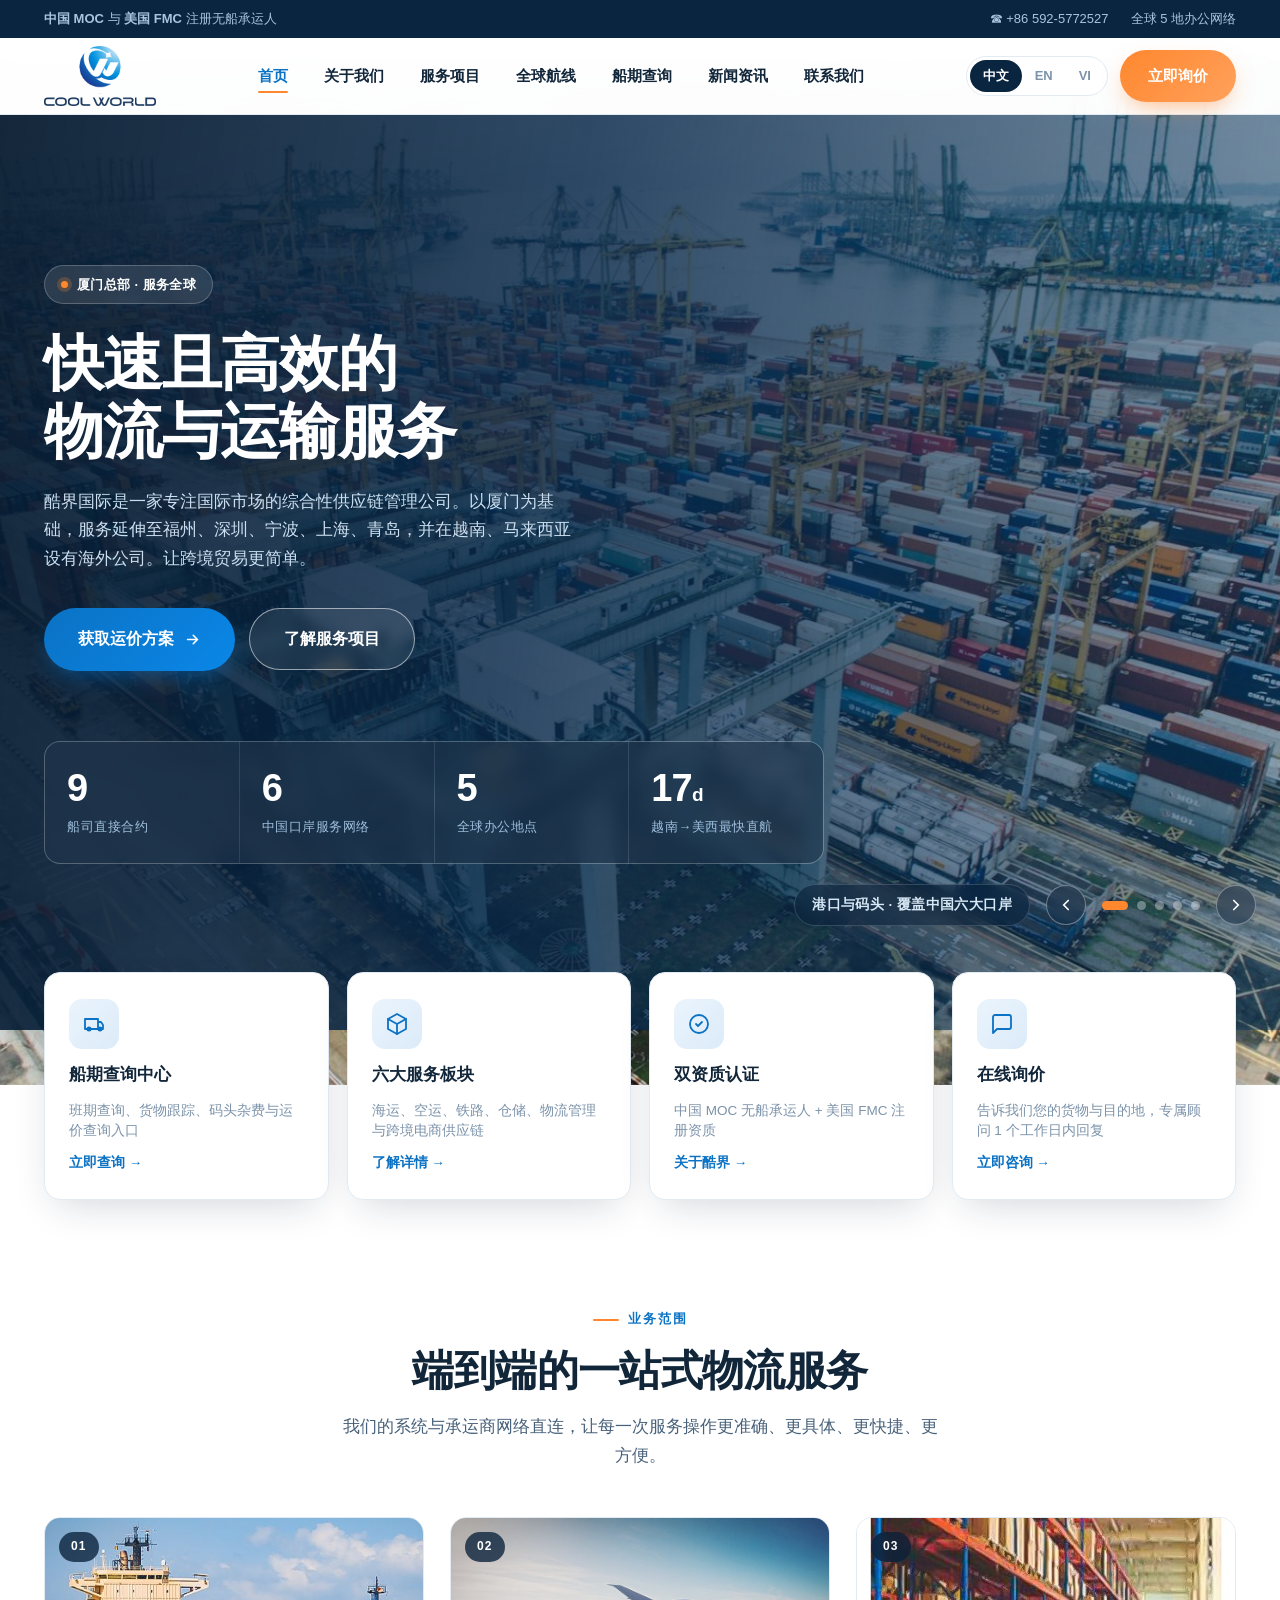
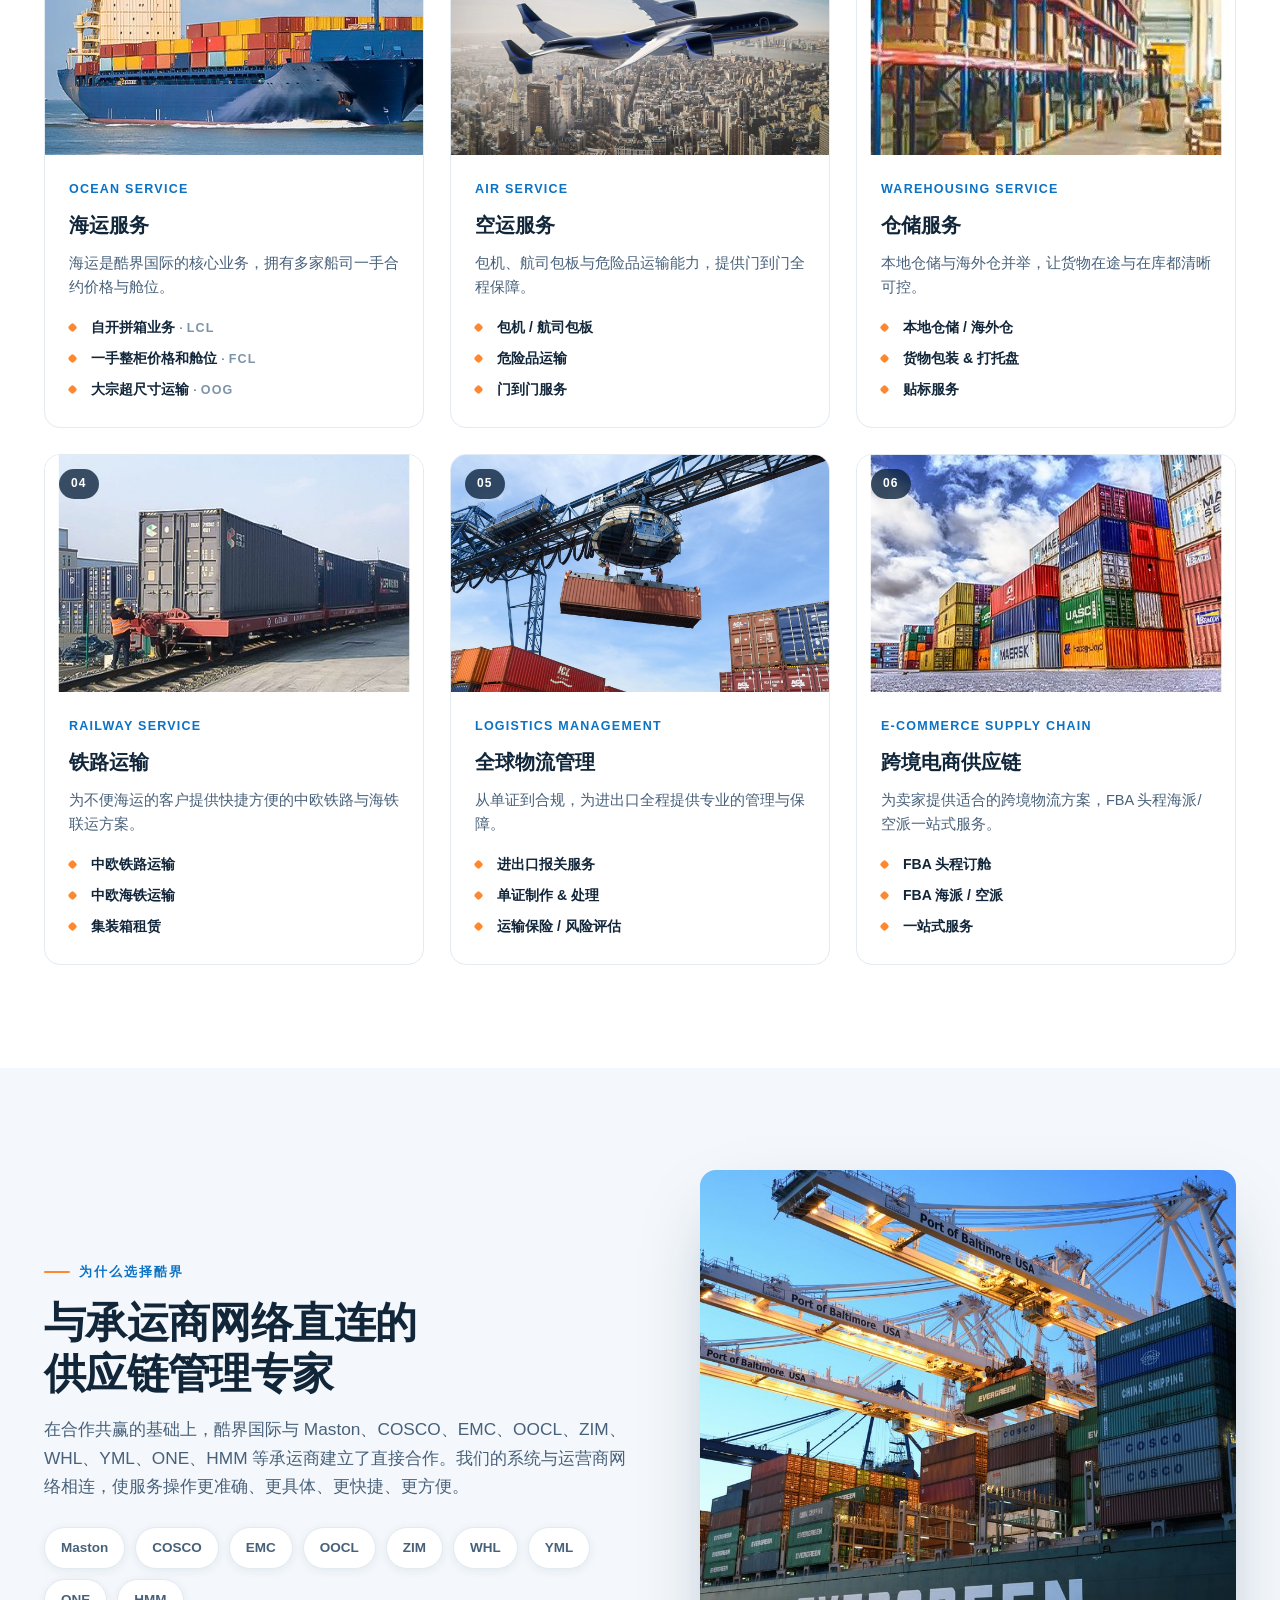
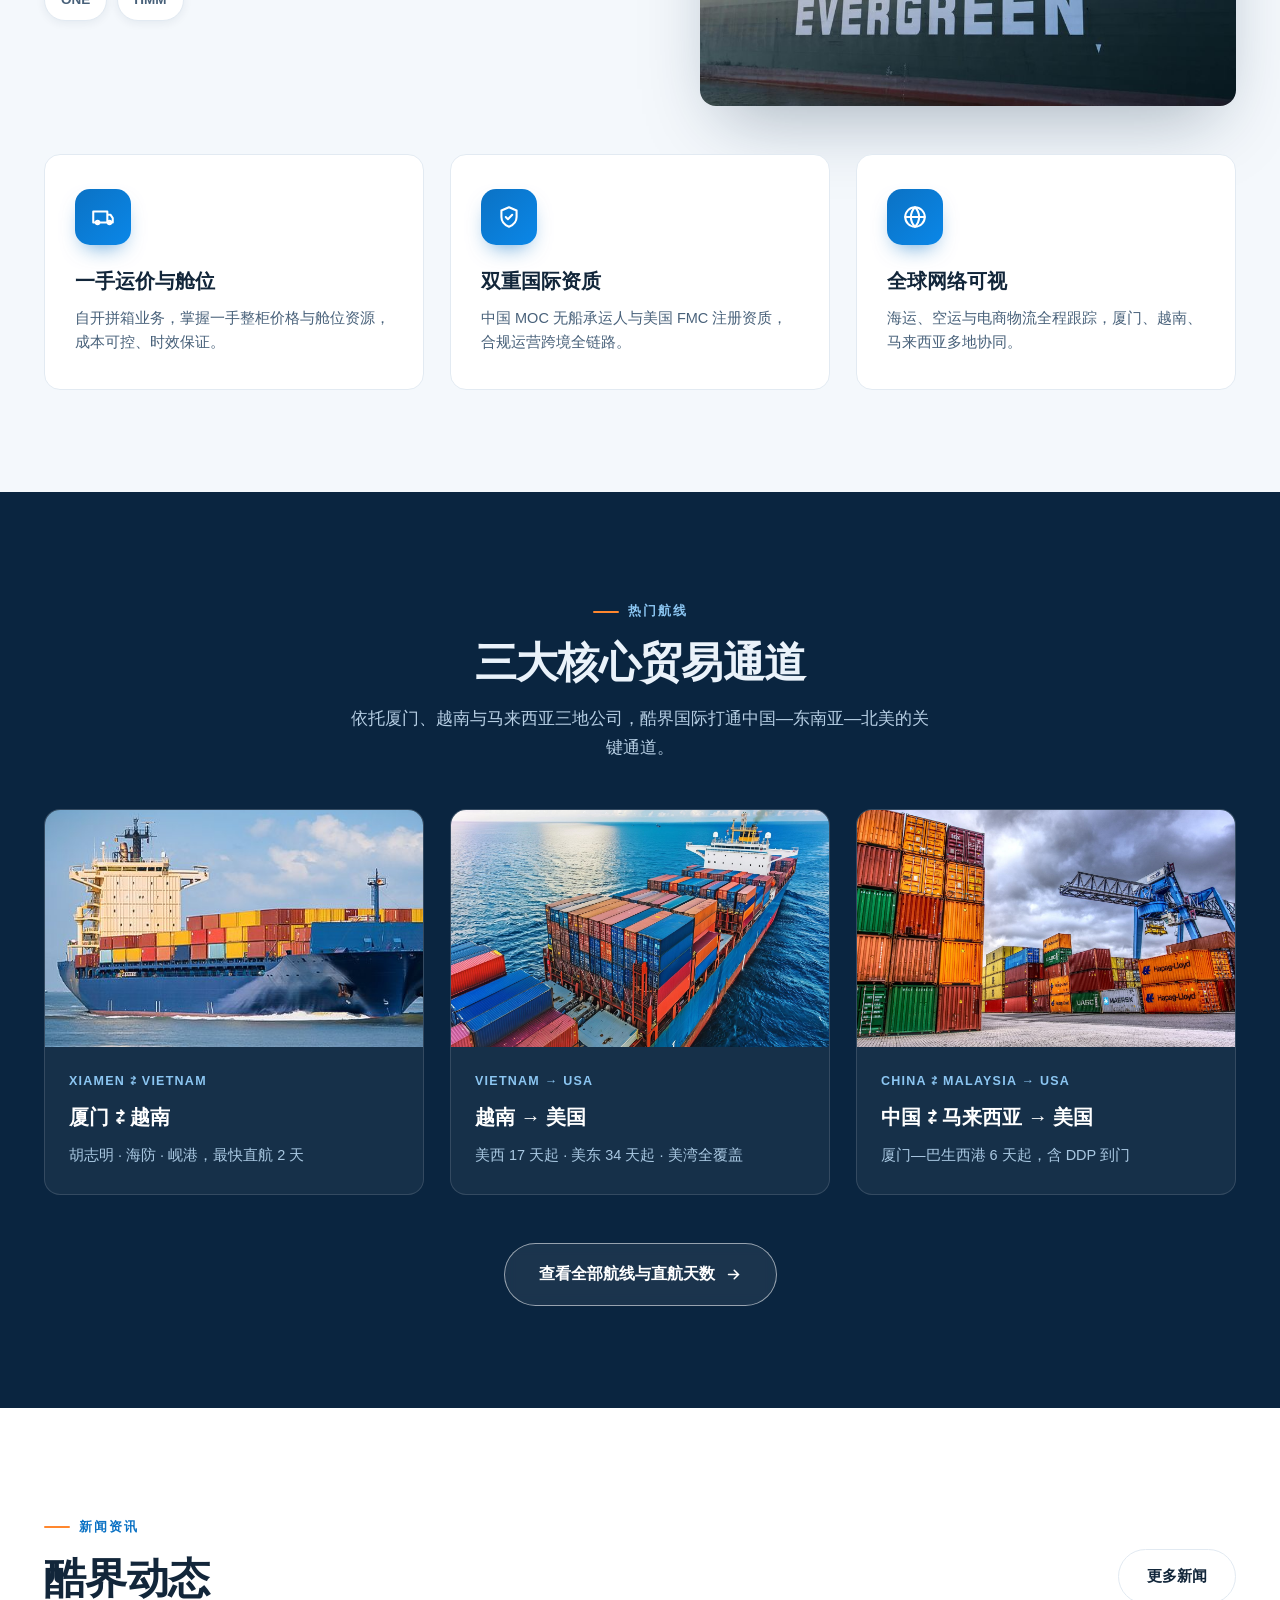
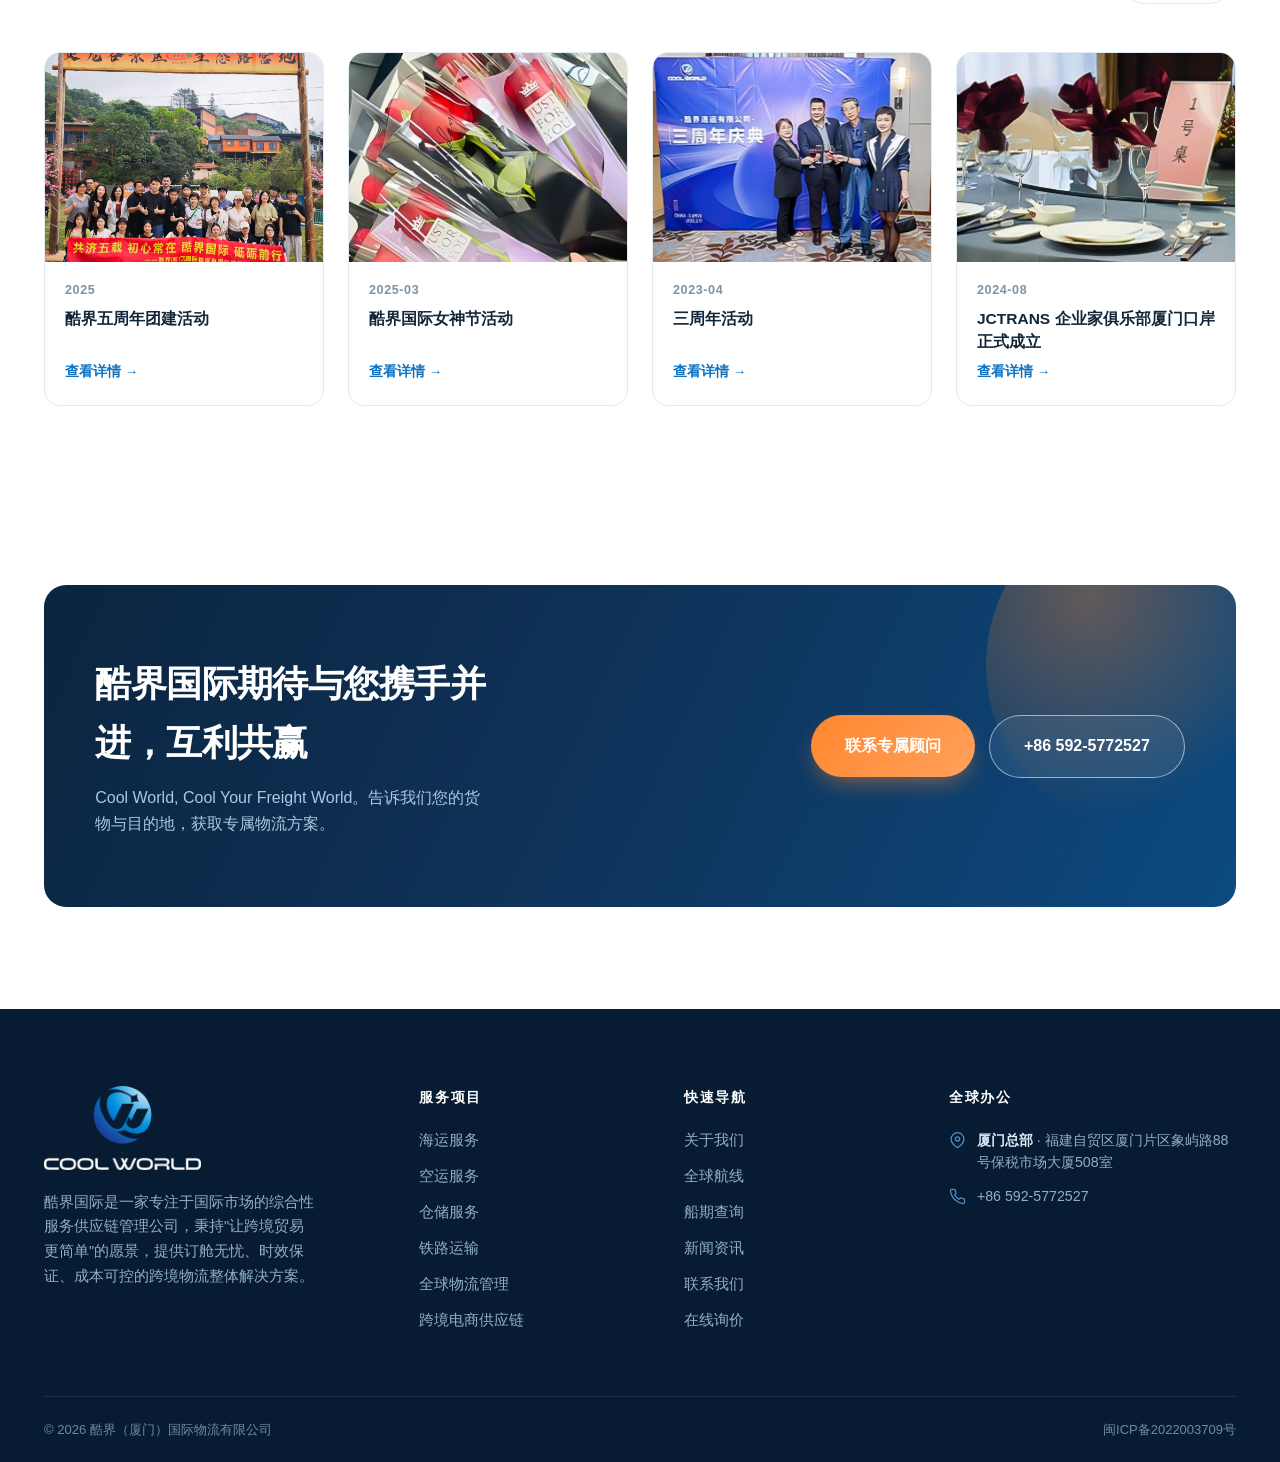
==== commit 25af4bd5: "Add Company News page with PPT-based company profile and News dropdown submenu" ====
--- a/index.html
+++ b/index.html
@@ -39,7 +39,13 @@
       <a href="services.html" data-zh data-page-node-id="BBTwgq5iuKX06TBalBweaf">服务项目</a><a href="services.html" data-en data-page-node-id="Kn81QIYsIv1VYAbEQb6Jq7">Services</a><a href="services.html" data-vi>Dịch vụ</a>
       <a href="routes.html" data-zh data-page-node-id="CEVVrsM3MmY6YOyYSRUDK9">全球航线</a><a href="routes.html" data-en data-page-node-id="uEOY7ADeg3D3xrTgKetUt9">Routes</a><a href="routes.html" data-vi>Tuyến đường</a>
   <a href="schedule.html" data-zh>船期查询</a><a href="schedule.html" data-en>Schedules</a><a href="schedule.html" data-vi>Lịch tàu</a>
-      <a href="news.html" data-zh data-page-node-id="NwQdYYJNkSnBgxYroIZF8V">新闻资讯</a><a href="news.html" data-en data-page-node-id="PUaD7PNcOrsiFxmf82IZkb">News</a><a href="news.html" data-vi>Tin tức</a>
+      <div class="nav-drop">
+        <a href="news.html" data-zh data-page-node-id="NwQdYYJNkSnBgxYroIZF8V">新闻资讯</a><a href="news.html" data-en data-page-node-id="PUaD7PNcOrsiFxmf82IZkb">News</a><a href="news.html" data-vi>Tin tức</a>
+        <div class="nav-drop__menu">
+          <a href="news.html" data-zh>公司动态</a><a href="news.html" data-en>Company Updates</a><a href="news.html" data-vi>Cập nhật công ty</a>
+          <a href="company-news.html" data-zh>公司简介</a><a href="company-news.html" data-en>Company News</a><a href="company-news.html" data-vi>Hồ sơ công ty</a>
+        </div>
+      </div>
       <a href="contact.html" data-zh data-page-node-id="0qXvoCtGdFKc7OiLQclIH1">联系我们</a><a href="contact.html" data-en data-page-node-id="txQsto9hIXL6B2uohdmqRR">Contact</a><a href="contact.html" data-vi>Liên hệ</a>
     </nav>
     <div class="header__cta" data-page-node-id="FCow75FQbP99TUawz6TsKC">
@@ -72,6 +78,9 @@
   <a href="routes.html" data-zh data-page-node-id="W38S6QGMMAAdwqeA7EX1CT">全球航线</a><a href="routes.html" data-en data-page-node-id="VHAJmoStrWviu6WoRQXAow">Routes</a><a href="routes.html" data-vi>Tuyến đường</a>
   <a href="schedule.html" data-zh>船期查询</a><a href="schedule.html" data-en>Schedules</a><a href="schedule.html" data-vi>Lịch tàu</a>
   <a href="news.html" data-zh data-page-node-id="bPJaVlgcfVtwEbWXSzn9Bg">新闻资讯</a><a href="news.html" data-en data-page-node-id="esnlBXnFAmdZa2N01pkF4a">News</a><a href="news.html" data-vi>Tin tức</a>
+  <div class="mnav__sub">
+    <a href="company-news.html" data-zh>公司简介</a><a href="company-news.html" data-en>Company News</a><a href="company-news.html" data-vi>Hồ sơ công ty</a>
+  </div>
   <a href="contact.html" data-zh data-page-node-id="GJAF9jRimLcTonBi7sPIlL">联系我们</a><a href="contact.html" data-en data-page-node-id="qvSVcNU5MwJVKHvcoPjyFH">Contact</a><a href="contact.html" data-vi>Liên hệ</a>
   <div style="margin-top:26px" data-page-node-id="ip2XPhpX1LLr49iHDKx2lm"><div class="lang" style="border-color:rgba(255,255,255,.3);background:transparent" data-page-node-id="XL9c3vwszTW5h07H84hHgP">
     <button type="button" data-lang-btn="zh" data-page-node-id="AW7KGayC5I66eS6I0oDjbm">中文</button>
--- a/assets/css/style.css
+++ b/assets/css/style.css
@@ -365,6 +365,45 @@
 .office__row{display:flex;gap:11px;font-size:14.2px;color:var(--ink-2);margin-top:10px;line-height:1.55}
 .office__row svg{width:17px;height:17px;flex:none;color:var(--blue);margin-top:3px}
 .office__row a:hover{color:var(--blue)}
+.office[data-office]{cursor:pointer}
+.office[data-office]:focus{outline:2px solid var(--blue);outline-offset:3px}
+
+.office-tooltip{
+  position:fixed;z-index:9999;pointer-events:none;opacity:0;
+  transform:translateY(8px);transition:opacity .22s ease,transform .22s ease;
+  max-width:calc(100vw - 16px);max-height:calc(100vh - 16px);
+}
+.office-tooltip.is-visible{opacity:1;transform:none;pointer-events:auto}
+.office-tooltip__inner{
+  background:#fff;border-radius:14px;box-shadow:0 20px 48px rgba(9,25,48,.22),0 2px 8px rgba(9,25,48,.08);
+  overflow:hidden;min-width:720px;display:flex;flex-direction:column;
+}
+.office-tooltip__title{padding:22px 28px 3px;margin:0;font-size:clamp(19px,2.2vw,26px);font-weight:750;color:var(--blue);text-align:center}
+.office-tooltip__subtitle{padding:0 28px 14px;margin:0;font-size:12.5px;color:var(--ink-3);letter-spacing:.03em;text-align:center}
+.office-tooltip__tablewrap{overflow:auto;padding:0 20px 22px}
+.office-tooltip__table{width:auto;min-width:640px;border-collapse:separate;border-spacing:0;font-size:13.5px}
+.office-tooltip__table thead th{
+  background:var(--blue);color:#fff;font-weight:700;font-size:12.5px;letter-spacing:.03em;
+  padding:11px 13px;text-align:left;white-space:nowrap;position:sticky;top:0;z-index:1;
+}
+.office-tooltip__table thead th:first-child{border-radius:6px 0 0 0}
+.office-tooltip__table thead th:last-child{border-radius:0 6px 0 0}
+.office-tooltip__table tbody td{padding:12px 13px;border-bottom:1px solid #eef2f6;color:var(--ink-2);vertical-align:middle;white-space:nowrap}
+.office-tooltip__table tbody tr:hover td{background:#f7fafd}
+.office-tooltip__table tbody tr:last-child td{border-bottom:none}
+.office-tooltip__table tbody td:nth-child(2){font-weight:700;color:var(--ink);white-space:nowrap}
+.office-tooltip__photo{width:56px;padding:8px 6px !important;text-align:center}
+.office-tooltip__avatar{width:42px;height:54px;object-fit:cover;object-position:top;border-radius:4px;display:block;margin:0 auto;box-shadow:0 1px 4px rgba(15,40,80,.18)}
+.office-tooltip__avatar--contain{object-fit:contain;background:#fff;border:1px solid #eef2f6;box-shadow:none}
+.office-tooltip__table tbody td a{color:var(--blue);text-decoration:none}
+.office-tooltip__table tbody td a:hover{text-decoration:underline}
+.office-tooltip__empty{text-align:center;padding:30px;color:var(--ink-3);font-size:13px}
+@media (max-width:720px){
+  .office-tooltip__inner{min-width:0;max-width:96vw}
+  .office-tooltip__title{padding:18px 18px 2px;font-size:18px}
+  .office-tooltip__subtitle{padding:0 18px 12px}
+  .office-tooltip__tablewrap{padding:0 10px 16px}
+}
 
 .form{background:#fff;border:1px solid var(--line);border-radius:var(--radius);padding:clamp(26px,3.4vw,42px);box-shadow:var(--shadow)}
 .form__grid{display:grid;grid-template-columns:1fr 1fr;gap:18px}
@@ -489,6 +528,144 @@
   margin-top:30px;background:rgba(11,114,196,.06);border:1px dashed rgba(11,114,196,.35);
   border-radius:var(--radius);padding:22px 26px;font-size:13.5px;color:var(--muted);line-height:1.8;
 }
+
+.nav-drop{position:relative;display:inline-flex;align-items:center}
+.nav-drop__menu{
+  position:absolute;top:100%;left:0;min-width:200px;background:#fff;
+  border:1px solid var(--line);border-radius:12px;box-shadow:0 14px 40px -12px rgba(10,37,64,.20);
+  padding:6px;display:none;z-index:60;
+}
+.nav-drop:hover .nav-drop__menu{display:block}
+.nav-drop__menu a{
+  display:block;padding:10px 14px;border-radius:8px;font-size:14px;font-weight:650;color:var(--ink);
+  white-space:nowrap;
+}
+.nav-drop__menu a:hover{background:var(--mist);color:var(--blue)}
+.nav-drop__menu a::after{display:none}
+
+.mnav__sub{padding-left:20px}
+.mnav__sub a{font-size:16px !important;color:rgba(255,255,255,.7) !important;border-bottom-color:rgba(255,255,255,.06) !important}
+
+.cp-slide{
+  position:relative;overflow:hidden;
+  padding:clamp(48px,7vw,90px) 0;
+}
+.cp-slide--light{background:linear-gradient(135deg,#E8F1FA 0%,#CFE0F2 100%)}
+.cp-slide--dark{background:linear-gradient(135deg,#0A2540 0%,#0F3258 100%);color:#fff}
+.cp-slide__inner{max-width:var(--maxw);margin:0 auto;padding:0 24px;position:relative;z-index:2}
+.cp-tag{
+  display:inline-block;font-size:12px;font-weight:800;letter-spacing:.12em;
+  color:var(--blue);text-transform:uppercase;margin-bottom:18px;
+}
+.cp-slide--dark .cp-tag{color:#5BA8E8}
+.cp-slide__title{
+  font-size:clamp(26px,4vw,40px);font-weight:850;line-height:1.15;margin-bottom:8px;
+}
+.cp-slide--dark .cp-slide__title{color:#fff}
+.cp-slide__subtitle{font-size:clamp(15px,2vw,19px);font-weight:600;margin-bottom:32px;opacity:.85}
+.cp-slide--dark .cp-slide__subtitle{color:#A9C4DC}
+.cp-body{font-size:clamp(14px,1.8vw,17px);line-height:1.8;max-width:680px;margin-bottom:28px}
+.cp-slide--dark .cp-body{color:#A9C4DC}
+
+.cp-stats{display:grid;grid-template-columns:repeat(2,1fr);gap:20px;margin-top:24px}
+.cp-stat{
+  background:rgba(255,255,255,.7);border-radius:14px;padding:22px 20px;
+  border:1px solid rgba(11,114,196,.12);
+}
+.cp-slide--dark .cp-stat{background:rgba(255,255,255,.06);border-color:rgba(255,255,255,.1)}
+.cp-stat__num{font-size:36px;font-weight:900;color:var(--blue);line-height:1}
+.cp-slide--dark .cp-stat__num{color:#5BA8E8}
+.cp-stat__label{font-size:13px;font-weight:650;color:var(--ink-2);margin-top:6px}
+.cp-slide--dark .cp-stat__label{color:#A9C4DC}
+
+.cp-services{display:grid;grid-template-columns:repeat(2,1fr);gap:16px;margin-top:24px}
+.cp-service{
+  background:rgba(255,255,255,.65);border-radius:14px;padding:20px 18px;
+  border:1px solid rgba(11,114,196,.12);
+}
+.cp-slide--dark .cp-service{background:rgba(255,255,255,.05);border-color:rgba(255,255,255,.08)}
+.cp-service__num{font-size:13px;font-weight:800;color:var(--orange);letter-spacing:.06em}
+.cp-service__name{font-size:16px;font-weight:750;color:var(--navy);margin:4px 0}
+.cp-slide--dark .cp-service__name{color:#fff}
+.cp-service__desc{font-size:14px;color:var(--ink-2);line-height:1.6}
+.cp-slide--dark .cp-service__desc{color:#A9C4DC}
+
+.cp-features{display:flex;flex-wrap:wrap;gap:10px;margin-top:20px}
+.cp-feature{
+  background:rgba(255,255,255,.6);border-radius:10px;padding:12px 18px;
+  font-size:14px;font-weight:650;color:var(--ink);border:1px solid rgba(11,114,196,.1);
+}
+.cp-slide--dark .cp-feature{background:rgba(255,255,255,.05);border-color:rgba(255,255,255,.08);color:#DCEAF6}
+
+.cp-img-block{border-radius:16px;overflow:hidden;box-shadow:0 14px 40px -12px rgba(10,37,64,.25)}
+.cp-img-block img{width:100%}
+
+.cp-corridors{display:grid;grid-template-columns:repeat(3,1fr);gap:20px;margin-top:28px}
+.cp-corridor{
+  background:rgba(255,255,255,.06);border-radius:14px;padding:24px 20px;
+  border:1px solid rgba(255,255,255,.12);
+}
+.cp-corridor__route{font-size:18px;font-weight:800;color:#fff;margin-bottom:4px}
+.cp-corridor__time{font-size:28px;font-weight:900;color:#5BA8E8}
+.cp-corridor__desc{font-size:13px;color:#A9C4DC;margin-top:8px;line-height:1.6}
+
+.cp-process{display:grid;grid-template-columns:repeat(6,1fr);gap:8px;margin-top:28px}
+.cp-step{
+  text-align:center;background:rgba(255,255,255,.6);border-radius:12px;padding:16px 8px;
+  border:1px solid rgba(11,114,196,.1);
+}
+.cp-step__icon{font-size:22px;font-weight:900;color:var(--blue);margin-bottom:6px}
+.cp-step__label{font-size:12px;font-weight:650;color:var(--ink-2);line-height:1.4}
+
+.cp-carriers{display:flex;flex-wrap:wrap;gap:10px;margin-top:20px}
+.cp-carrier{
+  background:rgba(255,255,255,.08);border:1px solid rgba(255,255,255,.15);
+  border-radius:10px;padding:10px 18px;font-size:15px;font-weight:800;color:#fff;letter-spacing:.04em;
+}
+
+.cp-why{display:grid;grid-template-columns:repeat(3,1fr);gap:20px;margin-top:28px}
+.cp-why__item{display:flex;flex-direction:column;gap:10px}
+.cp-why__img{border-radius:12px;overflow:hidden;aspect-ratio:920/320}
+.cp-why__img img{width:100%;height:100%;object-fit:cover}
+.cp-why__num{font-size:13px;font-weight:800;color:var(--orange);letter-spacing:.06em}
+.cp-why__title{font-size:17px;font-weight:750;color:var(--navy)}
+.cp-why__desc{font-size:14px;color:var(--ink-2);line-height:1.6}
+
+.cp-hero{
+  position:relative;min-height:100vh;display:flex;align-items:center;color:#fff;overflow:hidden;
+}
+.cp-hero__bg{position:absolute;inset:0;z-index:0}
+.cp-hero__bg img{width:100%;height:100%;object-fit:cover}
+.cp-hero__bg::after{content:"";position:absolute;inset:0;background:linear-gradient(120deg,rgba(6,26,47,.92) 0%,rgba(8,40,74,.78) 50%,rgba(10,60,105,.35) 100%)}
+.cp-hero__inner{position:relative;z-index:2;max-width:var(--maxw);margin:0 auto;padding:0 24px;width:100%}
+.cp-hero__keywords{display:flex;flex-wrap:wrap;gap:14px 28px;font-size:clamp(14px,2vw,18px);font-weight:700;letter-spacing:.08em;color:#5BA8E8;margin-bottom:24px}
+.cp-hero__title{font-size:clamp(32px,6vw,60px);font-weight:900;line-height:1.05;margin-bottom:16px}
+.cp-hero__subtitle{font-size:clamp(18px,3vw,28px);font-weight:600;color:#DCEAF6;margin-bottom:32px}
+.cp-hero__contact{font-size:16px;font-weight:700;color:#A9C4DC}
+.cp-hero__contact a{color:#5BA8E8}
+
+.cp-closing{
+  position:relative;min-height:70vh;display:flex;align-items:center;justify-content:center;
+  color:#fff;overflow:hidden;text-align:center;
+}
+.cp-closing__bg{position:absolute;inset:0;z-index:0}
+.cp-closing__bg img{width:100%;height:100%;object-fit:cover}
+.cp-closing__bg::after{content:"";position:absolute;inset:0;background:linear-gradient(180deg,rgba(6,26,47,.85) 0%,rgba(6,26,47,.95) 100%)}
+.cp-closing__inner{position:relative;z-index:2;max-width:680px;padding:0 24px}
+.cp-closing__title{font-size:clamp(28px,5vw,48px);font-weight:900;margin-bottom:12px}
+.cp-closing__sub{font-size:clamp(16px,2.5vw,22px);font-weight:600;color:#DCEAF6;margin-bottom:28px}
+
+.cp-foot-logo{position:absolute;bottom:24px;left:50%;transform:translateX(-50%);z-index:3;opacity:.5}
+.cp-foot-logo img{height:36px}
+
+@media(max-width:768px){
+  .cp-stats{grid-template-columns:1fr}
+  .cp-services{grid-template-columns:1fr}
+  .cp-corridors{grid-template-columns:1fr}
+  .cp-process{grid-template-columns:repeat(3,1fr)}
+  .cp-why{grid-template-columns:1fr}
+  .cp-hero{min-height:80vh}
+}
 .disc b{display:block;color:var(--blue-deep);margin-bottom:6px;font-size:14px}
 .disc b span{display:none}
 html[data-lang="zh"] .disc b [data-zh]{display:inline}
@@ -500,3 +677,22 @@
   .track-form{grid-template-columns:1fr}
   .qgrid{grid-template-columns:1fr}
 }
+
+.news-detail{padding:72px 0}
+.news-detail__title{text-align:center;font-size:34px;font-weight:800;color:var(--c-text);line-height:1.3;margin:12px 0 8px;letter-spacing:.5px}
+.news-detail__date{display:block;text-align:center;color:var(--c-muted);font-size:14px;margin-bottom:28px}
+.news-detail__img-wrap{max-width:820px;margin:0 auto 40px;background:#fff;border-radius:var(--radius);box-shadow:var(--shadow);overflow:hidden}
+.news-detail__img-wrap img{display:block;width:100%;height:auto;object-fit:contain}
+.news-detail__nav{display:flex;align-items:center;justify-content:space-between;gap:16px;max-width:820px;margin:0 auto;padding-top:24px;border-top:1px solid var(--c-border)}
+.news-detail__nav-link{flex:1;text-decoration:none;color:var(--c-primary);font-weight:600;font-size:15px;padding:14px 18px;border:1px solid var(--c-border);border-radius:var(--radius);transition:all .2s;background:#fff}
+.news-detail__nav-link:hover{background:var(--c-primary);color:#fff;border-color:var(--c-primary)}
+.news-detail__nav-link--prev{text-align:left}
+.news-detail__nav-link--next{text-align:right}
+.news-detail__nav-back{flex:1;text-align:center;text-decoration:none;color:var(--c-muted);font-size:14px;padding:14px 8px}
+.news-detail__nav-back:hover{color:var(--c-primary)}
+@media(max-width:720px){
+  .news-detail__title{font-size:24px}
+  .news-detail{padding:40px 0}
+  .news-detail__nav{flex-direction:column}
+  .news-detail__nav-link,.news-detail__nav-back{width:100%;text-align:center!important}
+}
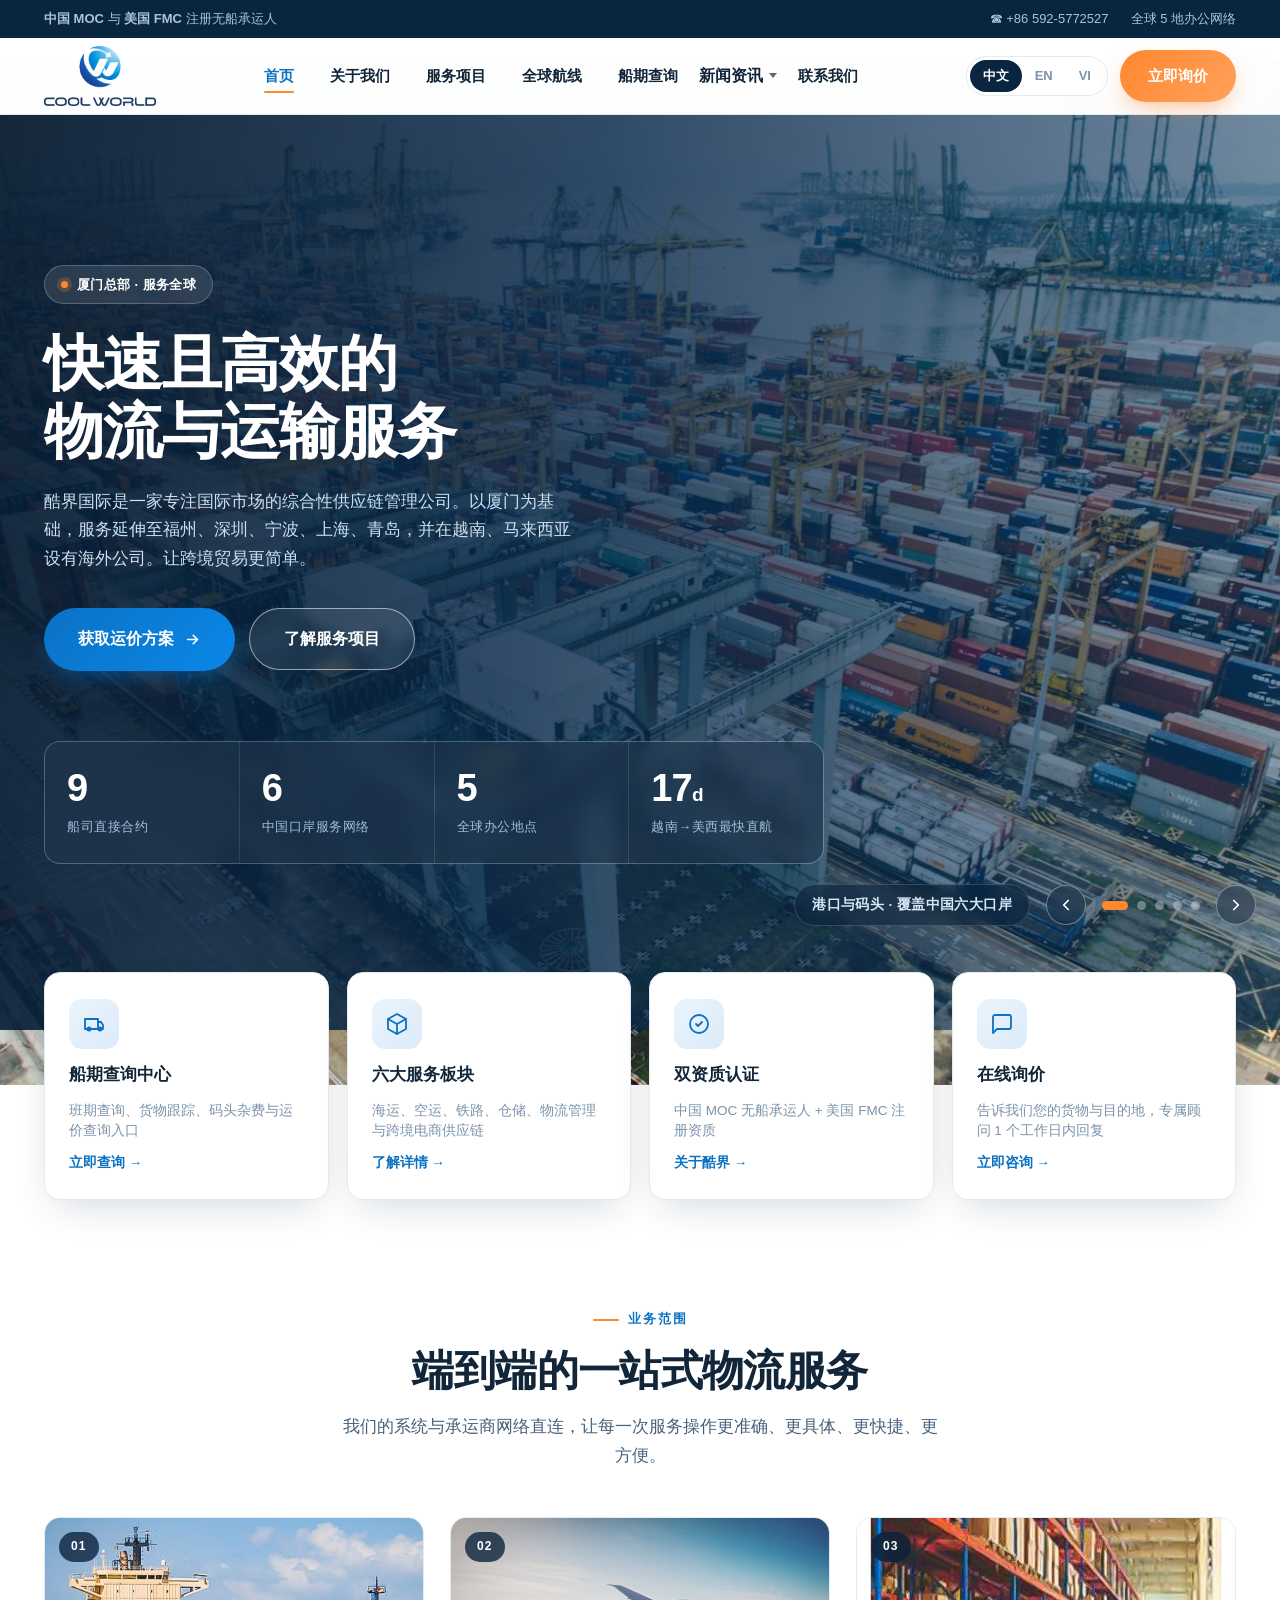
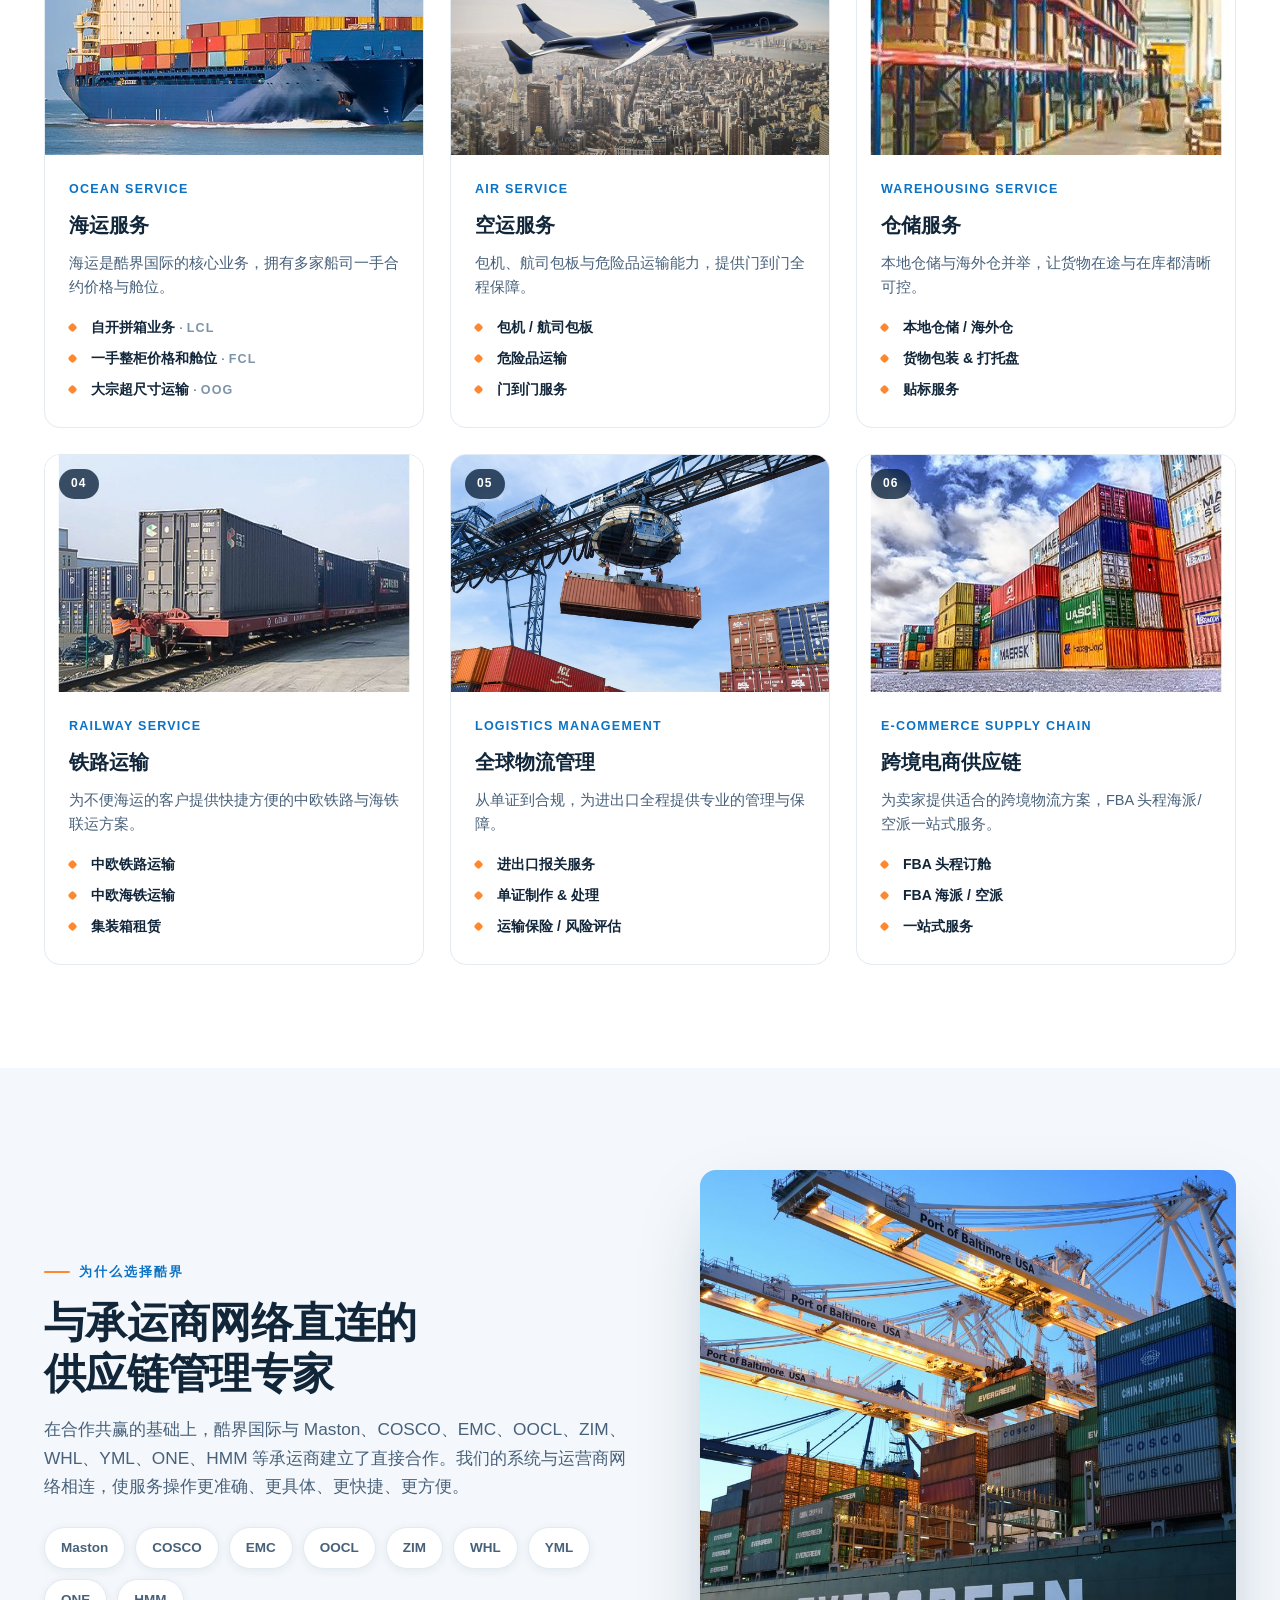
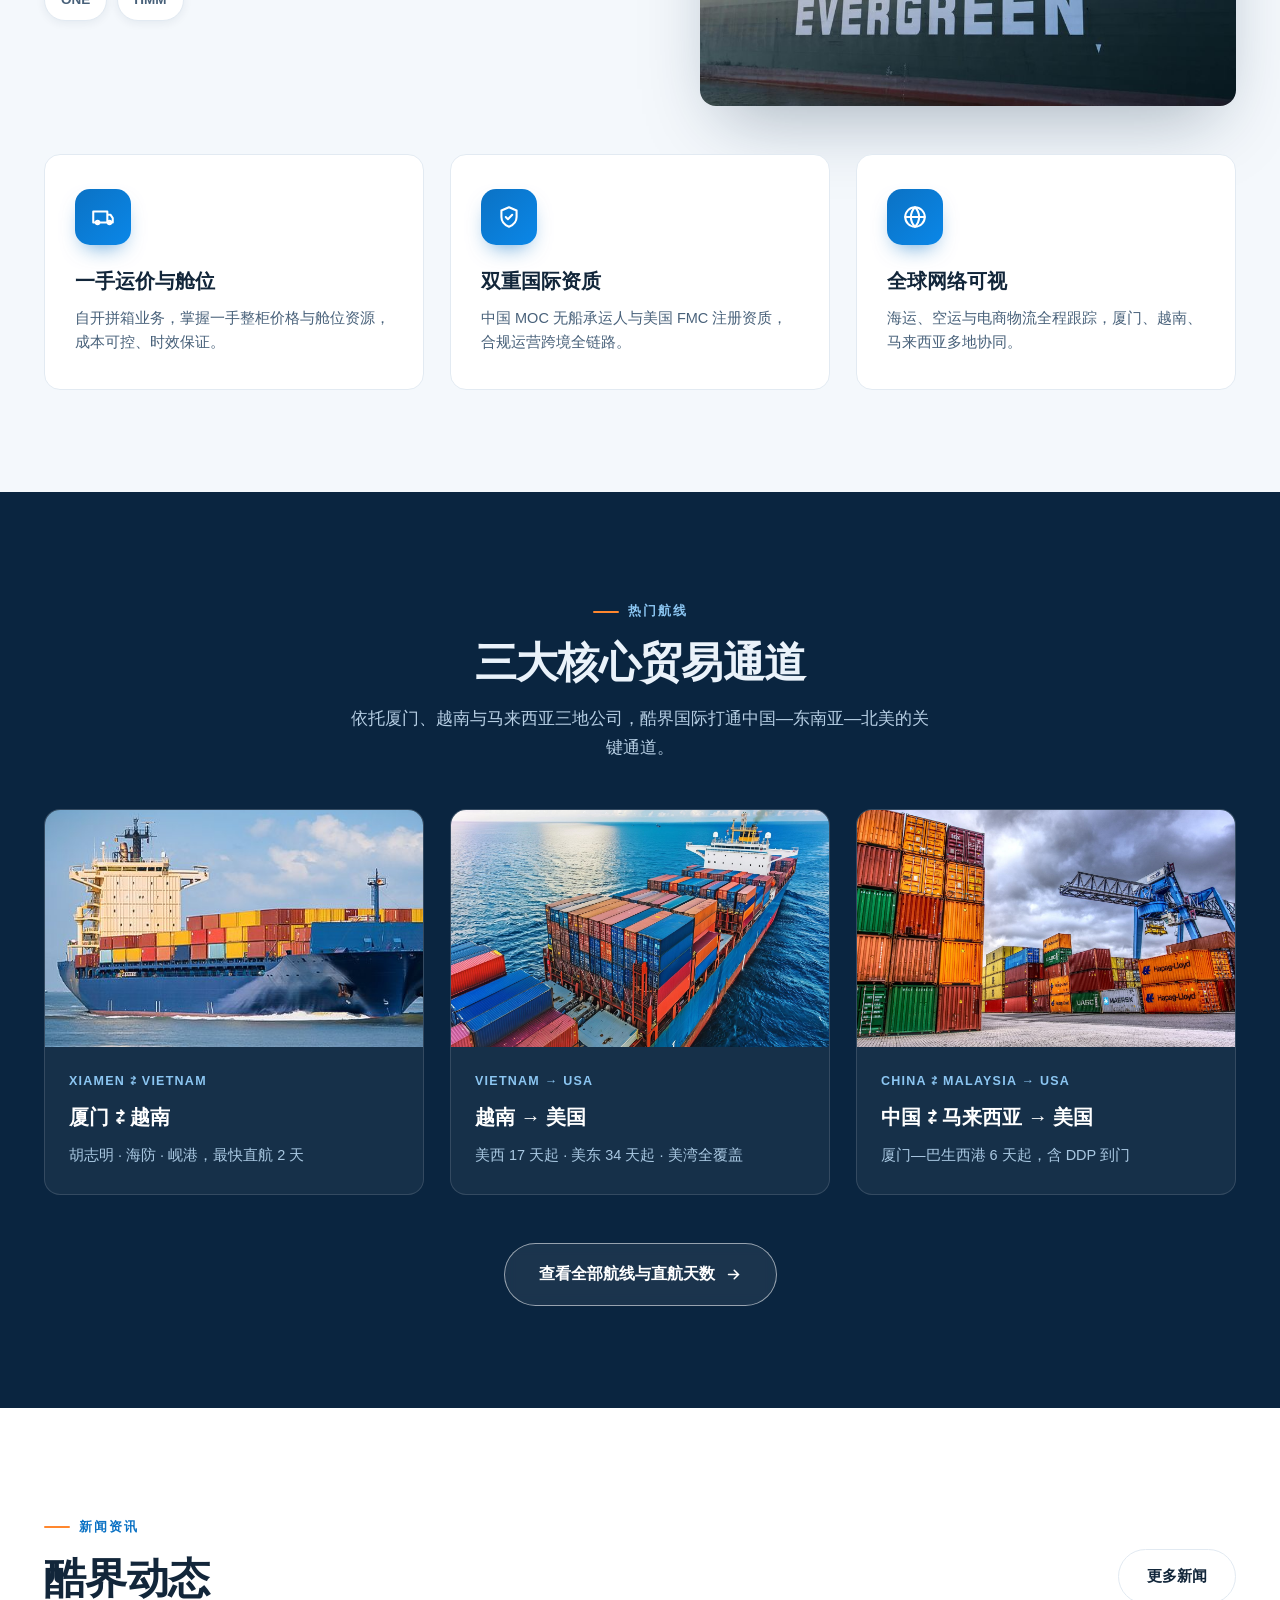
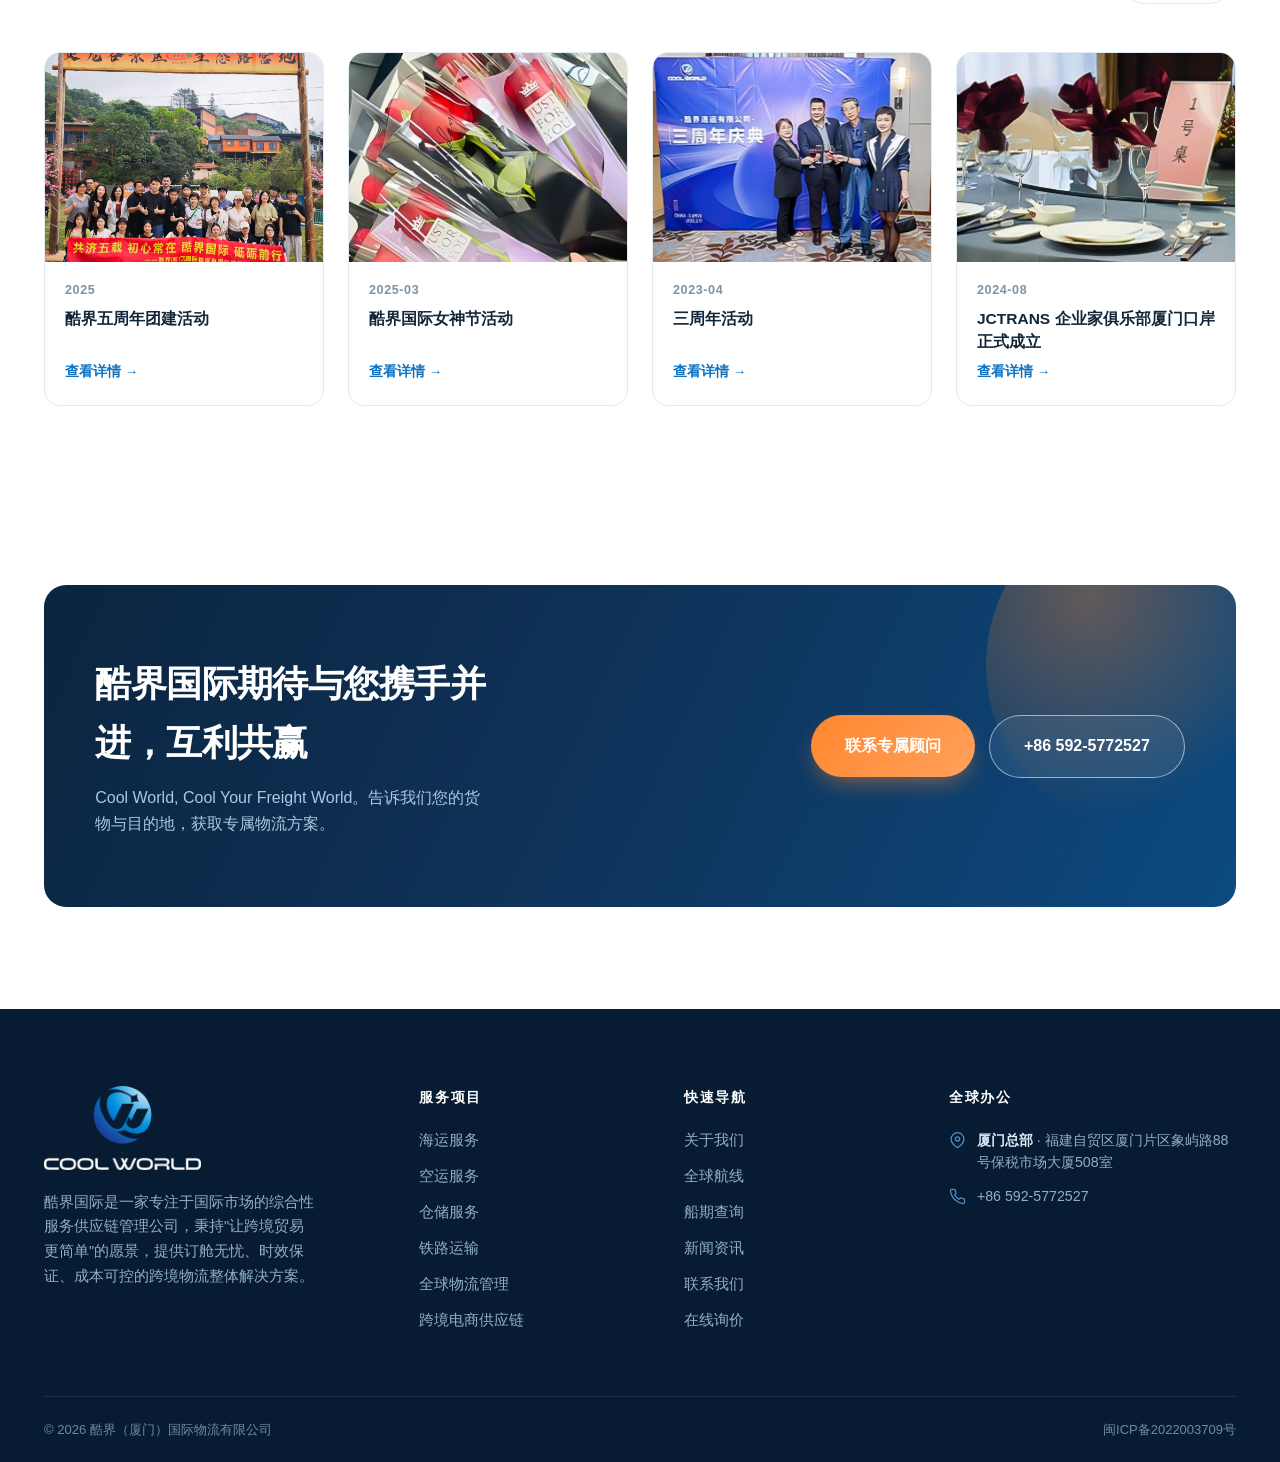
==== commit baa2e55e: "News dropdown: 3 items (Company News/Company Activities/Industry News), News not clickable, new indu" ====
--- a/index.html
+++ b/index.html
@@ -40,10 +40,11 @@
       <a href="routes.html" data-zh data-page-node-id="CEVVrsM3MmY6YOyYSRUDK9">全球航线</a><a href="routes.html" data-en data-page-node-id="uEOY7ADeg3D3xrTgKetUt9">Routes</a><a href="routes.html" data-vi>Tuyến đường</a>
   <a href="schedule.html" data-zh>船期查询</a><a href="schedule.html" data-en>Schedules</a><a href="schedule.html" data-vi>Lịch tàu</a>
       <div class="nav-drop">
-        <a href="news.html" data-zh data-page-node-id="NwQdYYJNkSnBgxYroIZF8V">新闻资讯</a><a href="news.html" data-en data-page-node-id="PUaD7PNcOrsiFxmf82IZkb">News</a><a href="news.html" data-vi>Tin tức</a>
+        <span class="nav__item--nolink" data-zh>新闻资讯</span><span class="nav__item--nolink" data-en>News</span><span class="nav__item--nolink" data-vi>Tin tức</span>
         <div class="nav-drop__menu">
-          <a href="news.html" data-zh>公司动态</a><a href="news.html" data-en>Company Updates</a><a href="news.html" data-vi>Cập nhật công ty</a>
           <a href="company-news.html" data-zh>公司简介</a><a href="company-news.html" data-en>Company News</a><a href="company-news.html" data-vi>Hồ sơ công ty</a>
+          <a href="news.html" data-zh>公司活动</a><a href="news.html" data-en>Company Activities</a><a href="news.html" data-vi>Hoạt động công ty</a>
+          <a href="industry.html" data-zh>行业资讯</a><a href="industry.html" data-en>Industry News</a><a href="industry.html" data-vi>Tin tức ngành</a>
         </div>
       </div>
       <a href="contact.html" data-zh data-page-node-id="0qXvoCtGdFKc7OiLQclIH1">联系我们</a><a href="contact.html" data-en data-page-node-id="txQsto9hIXL6B2uohdmqRR">Contact</a><a href="contact.html" data-vi>Liên hệ</a>
@@ -77,7 +78,7 @@
   <a href="services.html" data-zh data-page-node-id="YwgPI9QXrJ9CEBy6ADND4g">服务项目</a><a href="services.html" data-en data-page-node-id="xDSgL3FY2MyTcHHt1y5dFN">Services</a><a href="services.html" data-vi>Dịch vụ</a>
   <a href="routes.html" data-zh data-page-node-id="W38S6QGMMAAdwqeA7EX1CT">全球航线</a><a href="routes.html" data-en data-page-node-id="VHAJmoStrWviu6WoRQXAow">Routes</a><a href="routes.html" data-vi>Tuyến đường</a>
   <a href="schedule.html" data-zh>船期查询</a><a href="schedule.html" data-en>Schedules</a><a href="schedule.html" data-vi>Lịch tàu</a>
-  <a href="news.html" data-zh data-page-node-id="bPJaVlgcfVtwEbWXSzn9Bg">新闻资讯</a><a href="news.html" data-en data-page-node-id="esnlBXnFAmdZa2N01pkF4a">News</a><a href="news.html" data-vi>Tin tức</a>
+  <span class="nav__item--nolink" data-zh>新闻资讯</span><span class="nav__item--nolink" data-en>News</span><span class="nav__item--nolink" data-vi>Tin tức</span>
   <div class="mnav__sub">
     <a href="company-news.html" data-zh>公司简介</a><a href="company-news.html" data-en>Company News</a><a href="company-news.html" data-vi>Hồ sơ công ty</a>
   </div>
@@ -503,7 +504,7 @@
           <li data-page-node-id="iLzqU3TjE6t6IyT8dxoH2y"><a href="about.html" data-zh data-page-node-id="qTjtLMDsASwH5GQX1DSZkz">关于我们</a><a href="about.html" data-en data-page-node-id="mi6Ax8JgEi5ESRjz1l1hUy">About Us</a><a href="about.html" data-vi>Giới thiệu</a></li>
           <li data-page-node-id="QUiVPl3W6NIiTZCbCXx9zc"><a href="routes.html" data-zh data-page-node-id="5bM80rogMwERiiQZGsFm6U">全球航线</a><a href="routes.html" data-en data-page-node-id="ITSvjEiIgB4D2OmG7rag1N">Global Routes</a><a href="routes.html" data-vi>Tuyến đường toàn cầu</a></li>
           <li><a href="schedule.html" data-zh>船期查询</a><a href="schedule.html" data-en>Schedules</a><a href="schedule.html" data-vi>Lịch tàu</a></li>
-          <li data-page-node-id="IRyKIxMbCqBjpQdzTt2xQx"><a href="news.html" data-zh data-page-node-id="frhrl7ErM6Bqoent4QF3bY">新闻资讯</a><a href="news.html" data-en data-page-node-id="3kCqs6AuzqdmECsj9dOLvq">News</a><a href="news.html" data-vi>Tin tức</a></li>
+          <li data-page-node-id="IRyKIxMbCqBjpQdzTt2xQx"><span class="nav__item--nolink" data-zh>新闻资讯</span><span class="nav__item--nolink" data-en>News</span><span class="nav__item--nolink" data-vi>Tin tức</span></li>
           <li data-page-node-id="BArXyUhsQKBawGgBMrEuIw"><a href="contact.html" data-zh data-page-node-id="Q64sg2zZldyn7aC9ZGYtJB">联系我们</a><a href="contact.html" data-en data-page-node-id="wL8pVbH8eXSXZW7jIEjKL3">Contact</a><a href="contact.html" data-vi>Liên hệ</a></li>
           <li data-page-node-id="yikZzYCyybHpgNpmPDEB1j"><a href="contact.html#quote" data-zh data-page-node-id="W1x4racGonMwEWRdxC9c0V">在线询价</a><a href="contact.html#quote" data-en data-page-node-id="bgDZCo91ajEIwDKxS5bJ4M">Get a Quote</a><a href="contact.html#quote" data-vi>Nhận báo giá</a></li>
         </ul>
--- a/assets/css/style.css
+++ b/assets/css/style.css
@@ -530,6 +530,16 @@
 }
 
 .nav-drop{position:relative;display:inline-flex;align-items:center}
+.nav-drop .nav__item--nolink{
+  display:inline-flex;align-items:center;gap:6px;cursor:default;
+  color:var(--ink);font-weight:650;text-decoration:none;
+  padding:6px 0;
+}
+.nav-drop .nav__item--nolink::after{
+  content:"";width:0;height:0;border-left:4px solid transparent;border-right:4px solid transparent;border-top:5px solid currentColor;
+  opacity:.7;transition:transform .25s;
+}
+.nav-drop:hover .nav__item--nolink::after{transform:rotate(180deg);opacity:1}
 .nav-drop__menu{
   position:absolute;top:100%;left:0;min-width:200px;background:#fff;
   border:1px solid var(--line);border-radius:12px;box-shadow:0 14px 40px -12px rgba(10,37,64,.20);
@@ -633,30 +643,86 @@
 
 .cp-hero{
   position:relative;min-height:100vh;display:flex;align-items:center;color:#fff;overflow:hidden;
+  background:#0A2540;
 }
 .cp-hero__bg{position:absolute;inset:0;z-index:0}
-.cp-hero__bg img{width:100%;height:100%;object-fit:cover}
-.cp-hero__bg::after{content:"";position:absolute;inset:0;background:linear-gradient(120deg,rgba(6,26,47,.92) 0%,rgba(8,40,74,.78) 50%,rgba(10,60,105,.35) 100%)}
-.cp-hero__inner{position:relative;z-index:2;max-width:var(--maxw);margin:0 auto;padding:0 24px;width:100%}
-.cp-hero__keywords{display:flex;flex-wrap:wrap;gap:14px 28px;font-size:clamp(14px,2vw,18px);font-weight:700;letter-spacing:.08em;color:#5BA8E8;margin-bottom:24px}
-.cp-hero__title{font-size:clamp(32px,6vw,60px);font-weight:900;line-height:1.05;margin-bottom:16px}
-.cp-hero__subtitle{font-size:clamp(18px,3vw,28px);font-weight:600;color:#DCEAF6;margin-bottom:32px}
-.cp-hero__contact{font-size:16px;font-weight:700;color:#A9C4DC}
-.cp-hero__contact a{color:#5BA8E8}
+.cp-hero__bg img{width:100%;height:100%;object-fit:cover;opacity:.82}
+.cp-hero__bg::after{content:"";position:absolute;inset:0;background:linear-gradient(120deg,rgba(10,55,95,.88) 0%,rgba(8,42,75,.82) 50%,rgba(8,32,60,.78) 100%)}
+.cp-hero__top{position:absolute;top:0;left:0;right:0;z-index:3;display:flex;justify-content:space-between;align-items:flex-start;padding:clamp(16px,2.5vw,32px) clamp(20px,4vw,48px)}
+.cp-hero__logo{width:clamp(140px,22vw,240px);height:auto}
+.cp-hero__tagline{text-align:right;font-size:clamp(11px,1.4vw,15px);font-weight:700;letter-spacing:.14em;color:#DCEAF6;line-height:1.5}
+.cp-hero__tagline span{display:block}
+.cp-hero__main{position:relative;z-index:2;max-width:var(--maxw);margin:0 auto;padding:clamp(80px,14vw,180px) clamp(20px,4vw,48px) clamp(120px,10vw,160px);width:100%}
+.cp-hero__pill{
+  display:inline-block;background:#CC0A14;color:#fff;
+  padding:10px clamp(14px,2vw,24px);border-radius:4px;
+  font-size:clamp(11px,1.5vw,14px);font-weight:800;letter-spacing:.1em;
+  text-transform:uppercase;margin-bottom:clamp(14px,2.5vw,28px);
+}
+.cp-hero__title{font-size:clamp(36px,7vw,80px);font-weight:900;line-height:1.05;margin-bottom:clamp(10px,1.5vw,20px);letter-spacing:-.01em}
+.cp-hero__zh{font-size:clamp(14px,1.6vw,18px);font-weight:500;color:#DCEAF6;margin-bottom:clamp(18px,2.5vw,32px)}
+.cp-hero__side{display:flex;align-items:center;gap:14px}
+.cp-hero__bar{width:3px;height:clamp(30px,4vw,50px);background:var(--orange);border-radius:2px}
+.cp-hero__side-text{font-size:clamp(11px,1.4vw,14px);font-weight:700;letter-spacing:.08em;color:#5BA8E8;line-height:1.6}
+.cp-hero__side-text span{display:block}
+.cp-hero__foot{
+  position:absolute;bottom:0;left:0;right:0;z-index:3;background:rgba(10,37,64,.92);
+  border-top:1px solid rgba(255,255,255,.08);
+  display:flex;align-items:center;justify-content:space-between;
+  padding:clamp(12px,2vw,20px) clamp(20px,4vw,48px);
+}
+.cp-hero__foot-left{display:flex;align-items:center;gap:clamp(12px,2vw,22px)}
+.cp-hero__foot-logo{height:clamp(22px,2.5vw,32px);opacity:.85}
+.cp-hero__foot-sep{color:#5BA8E8;font-size:clamp(12px,1.5vw,15px);font-weight:700;letter-spacing:.06em}
+.cp-hero__foot-right{text-align:right}
+.cp-hero__foot-label{font-size:10px;font-weight:800;letter-spacing:.16em;color:#7C93AA;text-transform:uppercase;margin-bottom:4px}
+.cp-hero__foot-phone{font-size:clamp(14px,1.6vw,18px);font-weight:700;color:#fff;letter-spacing:.04em}
 
 .cp-closing{
-  position:relative;min-height:70vh;display:flex;align-items:center;justify-content:center;
-  color:#fff;overflow:hidden;text-align:center;
-}
-.cp-closing__bg{position:absolute;inset:0;z-index:0}
+  position:relative;background:linear-gradient(135deg,#002454 0%,#001433 100%);color:#fff;
+  padding:clamp(36px,5vw,56px) 0;overflow:hidden;
+}
+.cp-closing__bg{position:absolute;inset:0;z-index:0;opacity:.35}
 .cp-closing__bg img{width:100%;height:100%;object-fit:cover}
-.cp-closing__bg::after{content:"";position:absolute;inset:0;background:linear-gradient(180deg,rgba(6,26,47,.85) 0%,rgba(6,26,47,.95) 100%)}
-.cp-closing__inner{position:relative;z-index:2;max-width:680px;padding:0 24px}
-.cp-closing__title{font-size:clamp(28px,5vw,48px);font-weight:900;margin-bottom:12px}
-.cp-closing__sub{font-size:clamp(16px,2.5vw,22px);font-weight:600;color:#DCEAF6;margin-bottom:28px}
-
-.cp-foot-logo{position:absolute;bottom:24px;left:50%;transform:translateX(-50%);z-index:3;opacity:.5}
-.cp-foot-logo img{height:36px}
+.cp-closing__head{position:relative;z-index:2;display:flex;justify-content:space-between;align-items:center;margin-bottom:clamp(18px,2.2vw,28px);padding:0 clamp(16px,2vw,24px);max-width:1200px;margin-left:auto;margin-right:auto}
+.cp-closing__logo img{height:clamp(22px,2.6vw,34px);opacity:.65;filter:brightness(0) invert(1)}
+.cp-closing__talk{
+  display:inline-block;background:#FF6A70;color:#fff;font-size:clamp(10px,1.1vw,13px);font-weight:800;
+  letter-spacing:.18em;padding:6px 14px;border-radius:20px;transition:transform .25s,background .25s;cursor:pointer;text-decoration:none;
+}
+.cp-closing__talk:hover{transform:scale(1.05);background:#CC0A14}
+.cp-closing__inner{position:relative;z-index:2;max-width:900px;margin:0 auto;padding:0 clamp(16px,2vw,24px);text-align:center}
+.cp-closing__title{font-size:clamp(26px,4.5vw,52px);font-weight:900;letter-spacing:.02em;line-height:1.1;margin-bottom:clamp(10px,1.4vw,16px)}
+.cp-closing__sub{font-size:clamp(13px,1.6vw,20px);font-weight:600;color:#C0D8F0;margin-bottom:clamp(14px,1.8vw,22px)}
+.cp-closing__desc{font-size:clamp(11px,1.25vw,15px);font-weight:500;color:#8BB3DA;max-width:560px;margin:0 auto clamp(22px,2.8vw,32px);line-height:1.7}
+.cp-closing__contact-row{display:flex;justify-content:center;align-items:center;gap:clamp(14px,1.8vw,22px);flex-wrap:wrap}
+.cp-closing__contact-row .btn--accent{
+  background:#CC0A14;border-color:#CC0A14;color:#fff;
+  font-size:clamp(10.5px,1.2vw,14px);font-weight:800;letter-spacing:.14em;
+  padding:clamp(10px,1.2vw,14px) clamp(14px,1.6vw,22px);border-radius:24px;
+  transition:transform .25s,background .25s;
+}
+.cp-closing__contact-row .btn--accent:hover{background:#9A060F;transform:scale(1.04)}
+.cp-closing__hq{display:flex;flex-direction:column;gap:2px;text-align:left}
+.cp-closing__hq-label{font-size:clamp(9px,1vw,12px);font-weight:700;color:#8AA0BC;letter-spacing:.1em}
+.cp-closing__hq-tel{font-size:clamp(16px,2vw,26px);font-weight:900;color:#fff;text-decoration:none;letter-spacing:.01em;transition:color .25s}
+.cp-closing__hq-tel:hover{color:#FF6A70}
+.cp-closing__foot{
+  position:relative;z-index:2;display:grid;grid-template-columns:1fr auto 1fr;gap:clamp(14px,1.8vw,22px);
+  margin-top:clamp(32px,4vw,48px);padding-top:clamp(18px,2.2vw,26px);border-top:1px solid rgba(255,255,255,.12);
+  align-items:center;max-width:1200px;margin-left:auto;margin-right:auto;padding-left:clamp(16px,2vw,24px);padding-right:clamp(16px,2vw,24px);
+}
+.cp-closing__foot-left{font-size:clamp(9.5px,1.05vw,12px);font-weight:700;color:#8BB3DA;letter-spacing:.12em;line-height:1.4}
+.cp-closing__foot-center img{height:clamp(20px,2.4vw,28px);opacity:.55;filter:brightness(0) invert(1)}
+.cp-closing__foot-right{text-align:right}
+.cp-closing__foot-company{font-size:clamp(9.5px,1.05vw,12.5px);font-weight:800;color:#8BB3DA;letter-spacing:.06em}
+.cp-closing__foot-thanks{font-size:clamp(11px,1.2vw,15px);font-weight:700;color:#fff;margin-top:4px;letter-spacing:.04em}
+
+@media(max-width:768px){
+  .cp-closing__foot{grid-template-columns:1fr;text-align:center}
+  .cp-closing__foot-center{order:-1}
+  .cp-closing__foot-right{text-align:center}
+}
 
 @media(max-width:768px){
   .cp-stats{grid-template-columns:1fr}
@@ -665,6 +731,441 @@
   .cp-process{grid-template-columns:repeat(3,1fr)}
   .cp-why{grid-template-columns:1fr}
   .cp-hero{min-height:80vh}
+}
+
+.cp-ov-tag{
+  display:inline-flex;background:#CC0A14;color:#fff;font-size:12px;font-weight:800;
+  letter-spacing:.14em;padding:8px 18px;border-radius:6px;align-items:center;
+}
+.cp-ov-page{position:absolute;top:clamp(22px,3vw,34px);right:clamp(20px,4vw,48px);font-size:clamp(11px,1.4vw,15px);font-weight:700;color:#8AA0BC;letter-spacing:.04em}
+.cp-ov-title{font-size:clamp(30px,5vw,52px);font-weight:800;line-height:1.08;color:#001E48;letter-spacing:-.01em}
+.cp-ov-zh{font-size:clamp(14px,1.8vw,22px);font-weight:700;color:#1B5FA8;margin-top:8px}
+.cp-ov-bar{width:clamp(100px,12vw,180px);height:5px;background:#CC0A14;border-radius:3px;margin-top:clamp(14px,2vw,22px)}
+.cp-ov-body{display:grid;grid-template-columns:1fr 1fr;gap:clamp(24px,3.5vw,48px);margin-top:clamp(22px,3vw,34px)}
+.cp-ov-text{font-size:clamp(13px,1.6vw,16px);line-height:1.9;color:#40587A}
+.cp-ov-promo{background:#002454;border-radius:12px;padding:clamp(20px,2.5vw,30px) clamp(22px,3vw,34px);color:#fff;position:relative}
+.cp-ov-promo-bar{width:clamp(60px,7vw,100px);height:4px;background:#CC0A14;border-radius:2px;margin-bottom:clamp(12px,1.5vw,18px)}
+.cp-ov-promo-text{font-size:clamp(13px,1.7vw,17px);font-weight:700;line-height:1.7;color:#fff}
+.cp-ov-cards{display:grid;grid-template-columns:repeat(4,1fr);gap:clamp(10px,1.2vw,16px);margin-top:clamp(24px,3vw,36px)}
+.cp-ov-card{
+  background:#fff;border-radius:12px;padding:clamp(14px,1.8vw,22px) clamp(14px,1.6vw,18px);
+  box-shadow:0 4px 14px rgba(0,36,84,.1);border:1px solid #D8E4F2;position:relative;
+  transition:background .25s,color .25s,border-color .25s,transform .25s;cursor:pointer;
+}
+.cp-ov-card:hover:not(.cp-ov-card--dark){background:#002454;border-color:#002454;transform:translateY(-2px)}
+.cp-ov-card:hover:not(.cp-ov-card--dark) .cp-ov-card__num,
+.cp-ov-card:hover:not(.cp-ov-card--dark) .cp-ov-card__title{color:#fff}
+.cp-ov-card:hover:not(.cp-ov-card--dark) .cp-ov-card__sub{color:#8BB3DA}
+.cp-ov-card:hover:not(.cp-ov-card--dark) .cp-ov-card__icon svg{stroke:#fff}
+.cp-ov-card--dark{background:#002454;border-color:#002454}
+.cp-ov-card__icon{margin-bottom:clamp(6px,1vw,10px)}
+.cp-ov-card__icon svg{width:clamp(28px,3.5vw,42px);height:clamp(28px,3.5vw,42px)}
+.cp-ov-card__num{font-size:clamp(32px,4.5vw,50px);font-weight:800;color:#002454;line-height:1;letter-spacing:-.02em}
+.cp-ov-card--dark .cp-ov-card__num{color:#fff}
+.cp-ov-card__title{font-size:clamp(13px,1.5vw,16px);font-weight:700;color:#002454;margin-top:clamp(6px,1vw,10px);line-height:1.3}
+.cp-ov-card--dark .cp-ov-card__title{color:#fff}
+.cp-ov-card__sub{font-size:clamp(11px,1.2vw,13px);color:#64748B;margin-top:4px;line-height:1.5}
+.cp-ov-card--dark .cp-ov-card__sub{color:#8BB3DA}
+.cp-ov-foot{
+  margin-top:clamp(28px,3.5vw,44px);background:#002454;border-radius:10px;
+  padding:clamp(12px,1.5vw,18px) clamp(14px,1.6vw,22px);display:flex;align-items:center;gap:clamp(10px,1.2vw,18px);
+}
+.cp-ov-foot-bar{width:4px;height:clamp(24px,2.5vw,36px);background:#CC0A14;border-radius:2px;flex-shrink:0}
+.cp-ov-foot-text{font-size:clamp(12px,1.4vw,15px);color:#fff;font-weight:500;flex:1}
+.cp-ov-foot-right{font-size:clamp(11px,1.2vw,13px);color:#8BB3DA;font-weight:700;letter-spacing:.1em}
+
+.cp-sl-tag{display:inline-block;background:#CC0A14;color:#fff;font-size:12px;font-weight:800;letter-spacing:.14em;padding:8px 18px;border-radius:6px;margin-bottom:16px}
+.cp-sl-title{font-size:clamp(26px,4vw,44px);font-weight:700;color:#001E48;line-height:1.12;margin-bottom:6px;letter-spacing:.005em}
+.cp-sl-zh{font-size:clamp(15px,1.8vw,22px);font-weight:700;color:#1B5FA8;margin-bottom:clamp(10px,1.2vw,16px)}
+.cp-sl-bar{width:clamp(80px,9vw,130px);height:4px;background:#CC0A14;border-radius:2px;margin-bottom:clamp(20px,2.5vw,30px)}
+.cp-sl-grid{display:grid;grid-template-columns:repeat(3,1fr);gap:clamp(12px,1.6vw,20px)}
+.cp-sl-card{
+  background:#fff;border-radius:14px;padding:clamp(14px,2vw,22px) clamp(16px,2vw,24px);
+  position:relative;transition:background .28s,transform .28s,box-shadow .28s,border-color .28s;
+  border:1px solid #E2ECF4;box-shadow:0 2px 8px rgba(0,36,84,.06);cursor:pointer;overflow:hidden;
+}
+.cp-sl-card::after{
+  content:"";position:absolute;left:0;top:0;bottom:0;width:4px;background:#CC0A14;
+  transform:scaleY(0);transform-origin:top;transition:transform .28s;
+}
+.cp-sl-card:hover{transform:translateY(-3px);background:#002454;border-color:#002454;box-shadow:0 14px 36px -12px rgba(0,36,84,.42)}
+.cp-sl-card:hover::after{transform:scaleY(1)}
+.cp-sl-card:hover .cp-sl-card__num{color:#fff}
+.cp-sl-card:hover .cp-sl-card__num-box{border-color:#CC0A14;background:rgba(255,255,255,.08)}
+.cp-sl-card:hover .cp-sl-card__name{color:#fff}
+.cp-sl-card:hover .cp-sl-card__zh{color:#8BB3DA}
+.cp-sl-card:hover .cp-sl-card__desc{color:#C0D8F0}
+.cp-sl-card:hover .cp-sl-card__icon svg{stroke:#CC0A14;fill:#CC0A14}
+.cp-sl-card__head{display:flex;align-items:center;gap:clamp(10px,1.2vw,14px);margin-bottom:clamp(6px,1vw,10px)}
+.cp-sl-card__num-box{
+  width:clamp(48px,5vw,62px);height:clamp(48px,5vw,62px);border-radius:10px;
+  border:1.5px solid #C0D8F0;display:flex;align-items:center;justify-content:center;
+  flex-shrink:0;background:#fff;transition:border-color .28s,background .28s;
+}
+.cp-sl-card__num{font-size:clamp(22px,2.8vw,30px);font-weight:800;color:#C0D8F0;line-height:1;transition:color .28s}
+.cp-sl-card__icon{position:absolute;right:clamp(14px,1.6vw,20px);top:clamp(14px,1.6vw,20px);opacity:.9}
+.cp-sl-card__icon svg{width:clamp(24px,2.6vw,32px);height:clamp(24px,2.6vw,32px);stroke:#CC0A14;stroke-width:1.5;fill:none;transition:stroke .28s,fill .28s}
+.cp-sl-card__name{font-size:clamp(15px,1.7vw,20px);font-weight:800;color:#002454;line-height:1.25;transition:color .28s}
+.cp-sl-card__zh{font-size:clamp(12px,1.3vw,15px);font-weight:600;color:#64748B;margin-top:2px;transition:color .28s}
+.cp-sl-card__desc{font-size:clamp(12px,1.3vw,14.5px);color:#475569;line-height:1.65;margin-top:clamp(10px,1.2vw,14px);transition:color .28s}
+
+@media(max-width:768px){
+  .cp-ov-body{grid-template-columns:1fr}
+  .cp-ov-cards{grid-template-columns:repeat(2,1fr)}
+  .cp-ov-foot{flex-wrap:wrap}
+  .cp-ov-foot-right{width:100%;text-align:right;margin-top:6px}
+  .cp-sl-grid{grid-template-columns:1fr}
+}
+
+.cp-cb-layout{display:grid;grid-template-columns:1.15fr 1fr;gap:clamp(20px,2.5vw,32px);align-items:start}
+.cp-cb-left{display:flex;flex-direction:column;gap:0}
+.cp-cb-right{position:relative}
+.cp-cb-img-wrap{display:flex;flex-direction:column;align-items:flex-end;gap:10px;margin-top:clamp(120px,15vw,190px)}
+.cp-cb-img{border-radius:14px;overflow:hidden;box-shadow:0 14px 40px -12px rgba(0,21,50,.35);aspect-ratio:4/3;width:100%;max-width:560px}
+.cp-cb-img img{width:100%;height:100%;object-fit:cover}
+.cp-cb-img-caption{
+  display:inline-block;background:rgba(0,36,84,.9);color:#fff;font-size:11px;font-weight:700;
+  letter-spacing:.18em;padding:6px 22px;border-radius:20px;backdrop-filter:blur(2px);
+}
+
+.cp-cb-tag{display:inline-block;background:#CC0A14;color:#fff;font-size:12px;font-weight:800;letter-spacing:.14em;padding:8px 18px;border-radius:6px;width:fit-content}
+.cp-cb-title{font-size:clamp(22px,3.4vw,38px);font-weight:800;color:#001E48;line-height:1.1;letter-spacing:.005em;white-space:nowrap;margin-top:clamp(10px,1.4vw,16px)}
+.cp-cb-zh{font-size:clamp(14px,1.6vw,18px);font-weight:700;color:#1B5FA8;margin-top:clamp(4px,.6vw,8px)}
+.cp-cb-bar{width:clamp(70px,8vw,120px);height:4px;background:#CC0A14;border-radius:2px;margin-top:clamp(6px,.8vw,10px)}
+
+.cp-cb-feature{
+  display:flex;gap:clamp(8px,1vw,14px);align-items:flex-start;transition:transform .25s,background .25s;
+  padding:clamp(10px,1.3vw,14px) 0;cursor:pointer;margin-top:clamp(4px,.6vw,8px);
+}
+.cp-cb-feature:first-of-type{margin-top:clamp(14px,1.8vw,22px)}
+.cp-cb-feature:hover{transform:translateX(4px)}
+.cp-cb-feature__check{
+  width:22px;height:22px;border-radius:50%;background:#CC0A14;color:#fff;font-size:13px;font-weight:900;
+  display:flex;align-items:center;justify-content:center;flex-shrink:0;margin-top:1px;transition:transform .25s;
+}
+.cp-cb-feature:hover .cp-cb-feature__check{transform:scale(1.1)}
+.cp-cb-feature__text{flex:1}
+.cp-cb-feature__name{font-size:clamp(13px,1.5vw,17px);font-weight:800;color:#002454;line-height:1.3}
+.cp-cb-feature__desc{font-size:clamp(11px,1.2vw,13.5px);color:#64748B;line-height:1.55;margin-top:2px}
+
+.cp-cb-cards{display:flex;gap:clamp(10px,1.2vw,16px);margin-top:clamp(16px,2vw,26px)}
+.cp-cb-card{
+  flex:1;min-width:150px;background:#EFF6FD;border:1px solid #C0D8F0;border-radius:10px;
+  padding:clamp(12px,1.5vw,16px) clamp(14px,1.6vw,18px);transition:all .28s;cursor:pointer;
+}
+.cp-cb-card:hover{background:#002454;border-color:#002454;transform:translateY(-2px);box-shadow:0 10px 24px -10px rgba(0,36,84,.4)}
+.cp-cb-card__code{font-size:clamp(18px,2.2vw,24px);font-weight:900;color:#002454;line-height:1;letter-spacing:.02em}
+.cp-cb-card:hover .cp-cb-card__code{color:#fff}
+.cp-cb-card__full{font-size:clamp(10px,1.1vw,12.5px);color:#40587A;margin-top:4px;font-weight:600;white-space:nowrap}
+.cp-cb-card:hover .cp-cb-card__full{color:#8BB3DA}
+
+.cp-cb-banner{
+  background:#002454;border-radius:12px;padding:clamp(14px,1.8vw,20px) clamp(16px,2vw,22px);
+  display:flex;align-items:center;gap:clamp(12px,1.5vw,20px);margin-top:clamp(14px,1.8vw,22px);
+  transition:transform .28s,box-shadow .28s;cursor:pointer;
+}
+.cp-cb-banner:hover{transform:translateY(-2px);box-shadow:0 12px 28px -12px rgba(0,36,84,.5)}
+.cp-cb-banner__num{font-size:clamp(30px,4vw,44px);font-weight:900;color:#fff;line-height:1;letter-spacing:-.02em;flex-shrink:0}
+.cp-cb-banner__line{width:3px;background:#CC0A14;border-radius:2px;align-self:stretch;flex-shrink:0}
+.cp-cb-banner__info{flex:1}
+.cp-cb-banner__title{font-size:clamp(11.5px,1.3vw,15px);font-weight:800;color:#fff;letter-spacing:.05em;line-height:1.35;margin-bottom:2px}
+.cp-cb-banner__sub{font-size:clamp(10px,1.1vw,12px);color:#8BB3DA;font-weight:600}
+
+.cp-gn-tag{display:inline-block;background:#CC0A14;color:#fff;font-size:12px;font-weight:800;letter-spacing:.14em;padding:8px 18px;border-radius:6px}
+.cp-gn-title{font-size:clamp(22px,3.6vw,40px);font-weight:800;color:#001E48;line-height:1.1;margin-top:clamp(10px,1.4vw,16px);letter-spacing:.005em}
+.cp-gn-zh{font-size:clamp(14px,1.6vw,20px);font-weight:700;color:#1B5FA8;margin-top:clamp(4px,.6vw,8px)}
+.cp-gn-bar{width:clamp(70px,8vw,120px);height:4px;background:#CC0A14;border-radius:2px;margin-top:clamp(6px,.8vw,10px)}
+
+.cp-gn-columns{display:grid;grid-template-columns:1fr 1fr;gap:clamp(24px,3vw,40px);margin-top:clamp(22px,2.8vw,34px)}
+.cp-gn-col__label{font-size:clamp(15px,1.6vw,20px);font-weight:800;color:#002454;line-height:1.2}
+.cp-gn-col__sub{font-size:clamp(11px,1.2vw,14px);color:#64748B;margin-top:2px;font-weight:500}
+.cp-gn-col__tag{width:4px;height:clamp(22px,2.4vw,30px);background:#CC0A14;border-radius:2px;margin-bottom:clamp(8px,1vw,14px)}
+.cp-gn-col__content{margin-top:clamp(14px,1.8vw,22px)}
+
+.cp-gn-btns{display:grid;grid-template-columns:1fr 1fr;gap:clamp(10px,1.2vw,14px)}
+.cp-gn-btn{
+  padding:clamp(10px,1.3vw,14px) clamp(14px,1.6vw,20px);border-radius:26px;font-size:clamp(12px,1.3vw,15px);
+  font-weight:700;text-align:center;background:#fff;color:#001E48;border:1.5px solid #C0D8F0;
+  cursor:pointer;transition:all .25s;white-space:nowrap;letter-spacing:.01em;
+}
+.cp-gn-btn:hover{background:#002454;color:#fff;border-color:#002454;transform:translateY(-2px);box-shadow:0 8px 20px -8px rgba(0,36,84,.4)}
+.cp-gn-btn--active{background:#CC0A14;color:#fff;border-color:#CC0A14;cursor:default}
+.cp-gn-btn--active:hover{background:#CC0A14;transform:none;box-shadow:none;border-color:#CC0A14}
+
+.cp-gn-banner{
+  background:#002454;border-radius:14px;padding:clamp(18px,2.2vw,28px);
+  display:grid;grid-template-columns:1fr 1fr;gap:clamp(14px,1.8vw,22px);
+  margin-top:clamp(22px,2.8vw,34px);position:relative;overflow:hidden;
+  transition:transform .28s,box-shadow .28s;cursor:pointer;
+}
+.cp-gn-banner:hover{transform:translateY(-2px);box-shadow:0 14px 30px -14px rgba(0,36,84,.55)}
+.cp-gn-banner__img{
+  position:absolute;right:0;top:0;bottom:0;height:100%;width:clamp(200px,26vw,380px);
+  object-fit:cover;opacity:.25;border-radius:0;pointer-events:none;
+  -webkit-mask-image:linear-gradient(to right, transparent 0%, #001532 45%);
+  mask-image:linear-gradient(to right, transparent 0%, #001532 45%);
+}
+.cp-gn-banner__tag{
+  position:absolute;top:clamp(14px,1.6vw,18px);left:clamp(18px,2vw,26px);
+  font-size:clamp(10px,1.15vw,12.5px);font-weight:700;color:#8BB3DA;letter-spacing:.18em;
+}
+.cp-gn-banner__body{display:flex;flex-direction:column;gap:clamp(14px,1.8vw,22px);grid-column:1/-1}
+.cp-gn-banner__row{display:grid;grid-template-columns:1fr 1fr;gap:clamp(18px,2.2vw,28px);margin-top:clamp(8px,1vw,12px)}
+.cp-gn-banner__item{position:relative;padding-right:clamp(100px,14vw,220px);z-index:2}
+.cp-gn-banner__name{font-size:clamp(14px,1.6vw,19px);font-weight:800;color:#fff;line-height:1.35}
+.cp-gn-banner__desc{font-size:clamp(11px,1.2vw,14px);color:#8BB3DA;margin-top:4px;font-weight:600;letter-spacing:.01em}
+
+@media(max-width:768px){
+  .cp-gn-columns{grid-template-columns:1fr}
+  .cp-gn-banner__row{grid-template-columns:1fr}
+  .cp-gn-banner__item{padding-right:0}
+  .cp-gn-banner__img{width:50%;opacity:.3}
+}
+
+@media(max-width:768px){
+  .cp-cb-layout{grid-template-columns:1fr}
+}
+
+.cp-corr-section{background:#F6FBFF}
+.cp-corr-tag{display:inline-block;background:#CC0A14;color:#fff;font-size:12px;font-weight:800;letter-spacing:.14em;padding:8px 18px;border-radius:6px}
+.cp-corr-title{font-size:clamp(22px,3.6vw,40px);font-weight:800;color:#001E48;line-height:1.1;margin-top:clamp(10px,1.4vw,16px);letter-spacing:.005em}
+.cp-corr-zh{font-size:clamp(14px,1.6vw,20px);font-weight:700;color:#1B5FA8;margin-top:clamp(4px,.6vw,8px)}
+.cp-corr-bar{width:clamp(70px,8vw,120px);height:4px;background:#CC0A14;border-radius:2px;margin-top:clamp(6px,.8vw,10px)}
+
+.cp-corr-cards{display:grid;grid-template-columns:repeat(3,1fr);gap:clamp(16px,2vw,24px);margin-top:clamp(22px,2.8vw,34px)}
+.cp-corr-card{
+  background:#fff;border:1px solid #E2ECF4;border-radius:12px;
+  padding:clamp(18px,2.2vw,24px);box-shadow:0 2px 6px rgba(0,36,84,.04);
+  transition:transform .28s,box-shadow .28s,border-color .28s;cursor:pointer;
+  display:flex;flex-direction:column;gap:clamp(8px,1vw,12px);
+}
+.cp-corr-card:hover{transform:translateY(-3px);box-shadow:0 14px 36px -14px rgba(0,36,84,.28);border-color:#CC0A14}
+.cp-corr-card--highlight{
+  background:linear-gradient(145deg,#1B87DC 0%,#0D6CB0 100%);border-color:#1B87DC;color:#fff;
+}
+.cp-corr-card--highlight:hover{transform:translateY(-3px);box-shadow:0 14px 36px -14px rgba(27,135,220,.4);border-color:#FF6A70}
+.cp-corr-card__top{display:flex;justify-content:space-between;align-items:center;gap:10px}
+.cp-corr-card__route{font-size:clamp(15px,1.7vw,20px);font-weight:800;color:#001E48;letter-spacing:.005em}
+.cp-corr-card--highlight .cp-corr-card__route{color:#fff}
+.cp-corr-card__days{font-size:clamp(12px,1.3vw,15px);font-weight:800;color:#CC0A14;letter-spacing:.04em;white-space:nowrap;background:rgba(204,10,20,.08);padding:4px 10px;border-radius:14px}
+.cp-corr-card--highlight .cp-corr-card__days{color:#FF6A70;background:rgba(255,255,255,.18)}
+.cp-corr-card__days--alt{color:#FF6A70;background:rgba(255,106,112,.08)}
+.cp-corr-card--highlight .cp-corr-card__days--alt{color:#FFB0B4;background:rgba(255,255,255,.2)}
+
+.cp-corr-card__path{display:flex;align-items:center;gap:clamp(4px,.6vw,8px);font-size:clamp(12px,1.3vw,15px);color:#002454;margin:clamp(4px,.6vw,8px) 0}
+.cp-corr-card--highlight .cp-corr-card__path{color:#fff}
+.cp-corr-card__node{display:inline-flex;align-items:center;gap:4px;font-weight:700;font-size:clamp(11px,1.2vw,13px)}
+.cp-corr-card__node svg{width:clamp(14px,1.5vw,18px);height:clamp(14px,1.5vw,18px);flex-shrink:0}
+.cp-corr-card__dots{flex:1;height:1.5px;background:repeating-linear-gradient(to right,#1B5FA8 0,#1B5FA8 3px,transparent 3px,transparent 7px);opacity:.55}
+.cp-corr-card--highlight .cp-corr-card__dots{background:repeating-linear-gradient(to right,rgba(255,255,255,.6) 0,rgba(255,255,255,.6) 3px,transparent 3px,transparent 7px);opacity:1}
+
+.cp-corr-card__desc{font-size:clamp(11px,1.2vw,13px);color:#40587A;line-height:1.55;margin-top:4px}
+.cp-corr-card--highlight .cp-corr-card__desc{color:rgba(255,255,255,.8)}
+.cp-corr-card__foot{font-size:clamp(9.5px,1.05vw,11.5px);color:#7C93AE;font-weight:700;letter-spacing:.12em;text-transform:uppercase;margin-top:4px}
+.cp-corr-card--highlight .cp-corr-card__foot{color:#8BB3DA}
+
+.cp-corr-times{
+  background:#fff;border:1px solid #E2ECF4;border-radius:12px;
+  padding:clamp(18px,2.2vw,26px);margin-top:clamp(22px,2.8vw,34px);
+  box-shadow:0 2px 6px rgba(0,36,84,.04);transition:transform .28s,box-shadow .28s;
+}
+.cp-corr-times:hover{transform:translateY(-2px);box-shadow:0 10px 24px -12px rgba(0,36,84,.2)}
+.cp-corr-times__head{display:flex;justify-content:space-between;align-items:flex-end;gap:16px;margin-bottom:clamp(14px,1.8vw,22px)}
+.cp-corr-times__title{font-size:clamp(14px,1.6vw,18px);font-weight:800;color:#001E48;letter-spacing:.01em}
+.cp-corr-times__tip{font-size:clamp(10px,1.1vw,12px);font-weight:700;color:#CC0A14;text-align:right;line-height:1.4;max-width:50%;letter-spacing:.01em}
+.cp-corr-row{display:flex;align-items:center;gap:clamp(10px,1.2vw,16px);margin-bottom:clamp(10px,1.3vw,16px)}
+.cp-corr-row:last-child{margin-bottom:0}
+.cp-corr-row__label{width:clamp(150px,17vw,240px);font-size:clamp(11px,1.2vw,13px);color:#40587A;font-weight:600;flex-shrink:0}
+.cp-corr-row__bar{flex:1;height:clamp(16px,1.8vw,22px);background:#E3EFF9;border-radius:11px;overflow:hidden;position:relative}
+.cp-corr-row__fill{height:100%;border-radius:11px;transition:width .8s ease}
+.cp-corr-row__label-right{
+  position:absolute;right:clamp(8px,1vw,14px);top:50%;transform:translateY(-50%);
+  font-size:clamp(11px,1.2vw,13px);font-weight:800;letter-spacing:.02em;
+}
+
+@media(max-width:768px){
+  .cp-corr-cards{grid-template-columns:1fr}
+  .cp-corr-times__head{flex-direction:column;align-items:flex-start;gap:6px}
+  .cp-corr-times__tip{max-width:100%;text-align:left}
+  .cp-corr-row{flex-wrap:wrap}
+  .cp-corr-row__label{width:100%}
+}
+
+.cp-sp-tag{display:inline-block;background:#CC0A14;color:#fff;font-size:12px;font-weight:800;letter-spacing:.14em;padding:8px 18px;border-radius:6px}
+.cp-sp-title{font-size:clamp(22px,3.6vw,40px);font-weight:800;color:#001E48;line-height:1.1;margin-top:clamp(10px,1.4vw,16px);letter-spacing:.005em}
+.cp-sp-zh{font-size:clamp(14px,1.6vw,20px);font-weight:700;color:#1B5FA8;margin-top:clamp(4px,.6vw,8px)}
+.cp-sp-bar{width:clamp(70px,8vw,120px);height:4px;background:#CC0A14;border-radius:2px;margin-top:clamp(6px,.8vw,10px)}
+
+.cp-sp-layout{display:grid;grid-template-columns:1.35fr 1fr;gap:clamp(20px,2.5vw,32px);margin-top:clamp(22px,2.8vw,34px)}
+
+.cp-sp-left{
+  background:#fff;border:1px solid #C0D8F0;border-radius:12px;overflow:hidden;
+  box-shadow:0 2px 6px rgba(0,36,84,.04);transition:transform .28s,box-shadow .28s;
+}
+.cp-sp-left:hover{transform:translateY(-2px);box-shadow:0 10px 24px -10px rgba(0,36,84,.15)}
+.cp-sp-left__head{
+  background:#002454;padding:clamp(12px,1.5vw,18px) clamp(18px,2vw,26px);
+  display:flex;align-items:center;gap:10px;
+}
+.cp-sp-left__head svg{width:clamp(16px,1.8vw,22px);height:clamp(16px,1.8vw,22px);stroke:#fff;stroke-width:2;fill:none}
+.cp-sp-left__head-text{font-size:clamp(13px,1.5vw,17px);font-weight:800;color:#fff;letter-spacing:.08em}
+.cp-sp-step{
+  display:flex;align-items:center;gap:clamp(12px,1.4vw,18px);
+  padding:clamp(10px,1.3vw,14px) clamp(18px,2vw,26px);
+  border-bottom:1px solid #E2ECF4;cursor:pointer;
+  transition:background .25s,transform .25s;
+}
+.cp-sp-step:last-child{border-bottom:none}
+.cp-sp-step:hover{background:#F5F9FD}
+.cp-sp-step:hover .cp-sp-step__icon{transform:scale(1.08);background:#CC0A14;color:#fff}
+.cp-sp-step__icon{
+  width:clamp(26px,2.8vw,36px);height:clamp(26px,2.8vw,36px);border-radius:8px;
+  background:#FFF5F5;border:1.5px solid #CC0A14;color:#CC0A14;
+  display:flex;align-items:center;justify-content:center;flex-shrink:0;
+  transition:background .25s,color .25s,transform .25s;
+}
+.cp-sp-step__icon svg{width:55%;height:55%;stroke:currentColor;stroke-width:1.6;fill:none}
+.cp-sp-step__main{flex:1;display:flex;justify-content:space-between;align-items:center;gap:12px}
+.cp-sp-step__name{font-size:clamp(12.5px,1.4vw,16px);font-weight:700;color:#001E48}
+.cp-sp-step__name data-en,.cp-sp-step__name data-zh,.cp-sp-step__name data-vi{display:block}
+.cp-sp-step__zh{font-size:clamp(10px,1.1vw,12.5px);font-weight:600;color:#7C93AE;white-space:nowrap;flex-shrink:0}
+
+.cp-sp-right{
+  background:#EFF6FD;border:1px solid #C0D8F0;border-radius:12px;overflow:hidden;
+  display:flex;flex-direction:column;box-shadow:0 2px 6px rgba(0,36,84,.04);
+  transition:transform .28s,box-shadow .28s;
+}
+.cp-sp-right:hover{transform:translateY(-2px);box-shadow:0 10px 24px -10px rgba(0,36,84,.15)}
+.cp-sp-right__head{padding:clamp(18px,2.2vw,26px) clamp(18px,2vw,26px) clamp(8px,1vw,12px)}
+.cp-sp-right__title{font-size:clamp(18px,2vw,24px);font-weight:800;color:#001E48}
+.cp-sp-right__tag{
+  display:inline-block;font-size:clamp(9.5px,1.05vw,11.5px);font-weight:800;
+  letter-spacing:.16em;color:#1B5FA8;padding-top:clamp(6px,.8vw,10px);
+  border-top:3px solid #CC0A14;margin-top:clamp(8px,1vw,12px);
+}
+.cp-sp-right__list{padding:clamp(4px,.6vw,8px) clamp(18px,2vw,26px);display:flex;flex-direction:column;gap:clamp(8px,1vw,12px);flex:1}
+.cp-sp-right__item{
+  display:flex;align-items:center;gap:clamp(10px,1.2vw,14px);
+  padding:clamp(6px,.8vw,10px);border-radius:8px;cursor:pointer;
+  transition:background .25s,transform .25s;
+}
+.cp-sp-right__item:hover{background:rgba(27,114,196,.06);transform:translateX(3px)}
+.cp-sp-right__item:hover .cp-sp-right__check{transform:scale(1.1);background:#002454}
+.cp-sp-right__check{
+  width:clamp(18px,2vw,24px);height:clamp(18px,2vw,24px);border-radius:50%;
+  background:#CC0A14;color:#fff;font-size:clamp(11px,1.2vw,14px);font-weight:900;
+  display:flex;align-items:center;justify-content:center;flex-shrink:0;transition:transform .25s,background .25s;
+}
+.cp-sp-right__item-text{font-size:clamp(11px,1.2vw,14px);color:#001E48;font-weight:700;line-height:1.4}
+.cp-sp-right__foot{
+  background:#002454;padding:clamp(10px,1.3vw,14px) clamp(18px,2vw,26px);
+  display:flex;align-items:center;gap:10px;
+  font-size:clamp(10px,1.1vw,13px);color:#fff;font-weight:700;letter-spacing:.01em;
+}
+.cp-sp-right__foot-bar{width:3px;height:18px;background:#CC0A14;border-radius:2px;flex-shrink:0}
+
+@media(max-width:768px){
+  .cp-sp-layout{grid-template-columns:1fr}
+  .cp-sp-step__zh{display:none}
+  .cp-sp-right__foot{font-size:11px}
+}
+
+.cp-lc-section{background:linear-gradient(135deg,#1B87DC 0%,#0D6CB0 60%,#094D80 100%);color:#fff}
+.cp-lc-tag{display:inline-block;background:#CC0A14;color:#fff;font-size:12px;font-weight:800;letter-spacing:.14em;padding:8px 18px;border-radius:6px}
+.cp-lc-title{font-size:clamp(22px,3.6vw,42px);font-weight:800;color:#fff;line-height:1.1;margin-top:clamp(10px,1.4vw,16px);letter-spacing:.005em}
+.cp-lc-zh{font-size:clamp(14px,1.6vw,20px);font-weight:700;color:#C0D8F0;margin-top:clamp(4px,.6vw,8px)}
+.cp-lc-bar{width:clamp(70px,8vw,120px);height:4px;background:#CC0A14;border-radius:2px;margin-top:clamp(6px,.8vw,10px)}
+
+.cp-lc-licences{display:grid;grid-template-columns:1fr 1fr;gap:clamp(14px,1.8vw,22px);margin-top:clamp(22px,2.8vw,34px)}
+.cp-lc-lic{
+  background:rgba(255,255,255,.08);border:1.5px solid rgba(255,255,255,.2);
+  border-radius:12px;padding:clamp(16px,2vw,22px);
+  display:flex;flex-direction:column;gap:clamp(6px,.8vw,10px);
+  transition:transform .28s,background .28s,border-color .28s,box-shadow .28s;cursor:pointer;
+}
+.cp-lc-lic:hover{transform:translateY(-3px);background:rgba(255,255,255,.14);border-color:#FF6A70;box-shadow:0 14px 30px -12px rgba(255,106,112,.35)}
+.cp-lc-lic__icon{
+  width:clamp(34px,3.6vw,48px);height:clamp(34px,3.6vw,48px);border-radius:10px;
+  background:#FF6A70;color:#fff;display:flex;align-items:center;justify-content:center;
+  flex-shrink:0;margin-bottom:clamp(4px,.6vw,8px);transition:background .25s,transform .25s;
+}
+.cp-lc-lic:hover .cp-lc-lic__icon{background:#CC0A14;transform:scale(1.08)}
+.cp-lc-lic__icon svg{width:55%;height:55%;stroke:currentColor;stroke-width:1.8;fill:none}
+.cp-lc-lic__name{font-size:clamp(14px,1.6vw,20px);font-weight:800;color:#fff;letter-spacing:.01em}
+.cp-lc-lic__sub{font-size:clamp(11px,1.2vw,14px);font-weight:600;color:#8BB3DA}
+
+.cp-lc-carriers{
+  background:rgba(255,255,255,.08);border:1px solid rgba(255,255,255,.18);
+  border-radius:12px;padding:clamp(14px,1.8vw,22px);margin-top:clamp(16px,2vw,24px);
+  transition:transform .28s,box-shadow .28s;
+}
+.cp-lc-carriers:hover{transform:translateY(-2px);box-shadow:0 14px 30px -12px rgba(0,36,84,.4)}
+.cp-lc-carriers__title{font-size:clamp(12px,1.3vw,16px);font-weight:800;color:#fff;letter-spacing:.1em;margin-bottom:clamp(10px,1.3vw,16px)}
+.cp-lc-carriers__grid{display:grid;grid-template-columns:repeat(3,1fr);gap:clamp(8px,1vw,12px)}
+.cp-lc-carrier{
+  background:rgba(255,255,255,.08);border:1px solid rgba(255,255,255,.15);
+  border-radius:8px;padding:clamp(8px,1vw,12px) 0;text-align:center;
+  font-size:clamp(11px,1.2vw,15px);font-weight:800;color:#fff;letter-spacing:.12em;
+  cursor:pointer;transition:background .25s,transform .25s,border-color .25s,color .25s;
+}
+.cp-lc-carrier:hover{background:#CC0A14;border-color:#CC0A14;transform:translateY(-2px);color:#fff}
+
+@media(max-width:768px){
+  .cp-lc-licences{grid-template-columns:1fr}
+  .cp-lc-carriers__grid{grid-template-columns:repeat(2,1fr)}
+}
+
+.cp-wcw-tag{display:inline-block;background:#CC0A14;color:#fff;font-size:12px;font-weight:800;letter-spacing:.14em;padding:8px 18px;border-radius:6px}
+.cp-wcw-title{font-size:clamp(22px,3.6vw,42px);font-weight:800;color:#001E48;line-height:1.1;margin-top:clamp(10px,1.4vw,16px);letter-spacing:.005em}
+.cp-wcw-zh{font-size:clamp(14px,1.6vw,20px);font-weight:700;color:#1B5FA8;margin-top:clamp(4px,.6vw,8px)}
+.cp-wcw-bar{width:clamp(70px,8vw,120px);height:4px;background:#CC0A14;border-radius:2px;margin-top:clamp(6px,.8vw,10px)}
+
+.cp-wcw-grid{display:grid;grid-template-columns:repeat(3,1fr);gap:clamp(16px,2vw,24px);margin-top:clamp(22px,2.8vw,34px)}
+.cp-wcw-card{
+  display:flex;flex-direction:column;gap:clamp(6px,.8vw,10px);
+  transition:transform .28s,box-shadow .28s;cursor:pointer;
+  background:#fff;border:1px solid #E2ECF4;border-radius:14px;overflow:hidden;
+  box-shadow:0 2px 6px rgba(0,36,84,.04);
+}
+.cp-wcw-card:hover{transform:translateY(-4px);box-shadow:0 14px 30px -14px rgba(0,36,84,.25)}
+.cp-wcw-card__img-wrap{overflow:hidden}
+.cp-wcw-card__img{width:100%;aspect-ratio:4/3;object-fit:cover;transition:transform .5s}
+.cp-wcw-card:hover .cp-wcw-card__img{transform:scale(1.05)}
+.cp-wcw-card__body{padding:clamp(12px,1.5vw,16px) clamp(14px,1.6vw,18px) clamp(16px,2vw,22px)}
+.cp-wcw-card__num{font-size:clamp(20px,2.4vw,30px);font-weight:900;color:#CC0A14;letter-spacing:.01em;line-height:1}
+.cp-wcw-card__title{font-size:clamp(15px,1.7vw,21px);font-weight:800;color:#001E48;line-height:1.25}
+.cp-wcw-card__zh{font-size:clamp(12px,1.3vw,16px);font-weight:700;color:#1B5FA8;line-height:1.3}
+.cp-wcw-card__desc{font-size:clamp(11px,1.2vw,14px);font-weight:500;color:#40587A;line-height:1.6;margin-top:clamp(2px,.4vw,6px)}
+
+.cp-wcw-banner{
+  background:#002454;border-radius:14px;padding:clamp(16px,2vw,26px) clamp(18px,2.2vw,30px);
+  margin-top:clamp(20px,2.6vw,30px);display:flex;flex-direction:column;gap:2px;position:relative;
+  transition:transform .28s,box-shadow .28s;cursor:pointer;overflow:hidden;
+}
+.cp-wcw-banner:hover{transform:translateY(-2px);box-shadow:0 14px 30px -14px rgba(0,36,84,.45)}
+.cp-wcw-banner::after{
+  content:"";position:absolute;right:0;top:0;bottom:0;width:clamp(120px,16vw,220px);
+  background-image:url('assets/company-profile/image8.jpeg');background-size:cover;background-position:center;
+  opacity:.12;pointer-events:none;
+  mask-image:linear-gradient(to right, transparent, #002454 45%);
+  -webkit-mask-image:linear-gradient(to right, transparent, #002454 45%);
+}
+.cp-wcw-banner__main{font-size:clamp(15px,1.8vw,22px);font-weight:800;color:#fff;letter-spacing:.01em;line-height:1.3;max-width:80%}
+.cp-wcw-banner__sub{font-size:clamp(11px,1.25vw,14px);font-weight:600;color:#C0D8F0;margin-top:clamp(4px,.6vw,8px);max-width:80%}
+.cp-wcw-banner__tag{
+  position:absolute;right:clamp(14px,1.8vw,24px);bottom:clamp(12px,1.5vw,20px);
+  font-size:clamp(9px,1.05vw,11px);font-weight:800;color:#8BB3DA;letter-spacing:.18em;
+}
+
+@media(max-width:768px){
+  .cp-wcw-grid{grid-template-columns:1fr}
+}
+
+@media(max-width:768px){
+  .cp-ov-body{grid-template-columns:1fr}
+  .cp-ov-cards{grid-template-columns:repeat(2,1fr)}
+  .cp-ov-foot{flex-wrap:wrap}
+  .cp-ov-foot-right{width:100%;text-align:right;margin-top:6px}
 }
 .disc b{display:block;color:var(--blue-deep);margin-bottom:6px;font-size:14px}
 .disc b span{display:none}
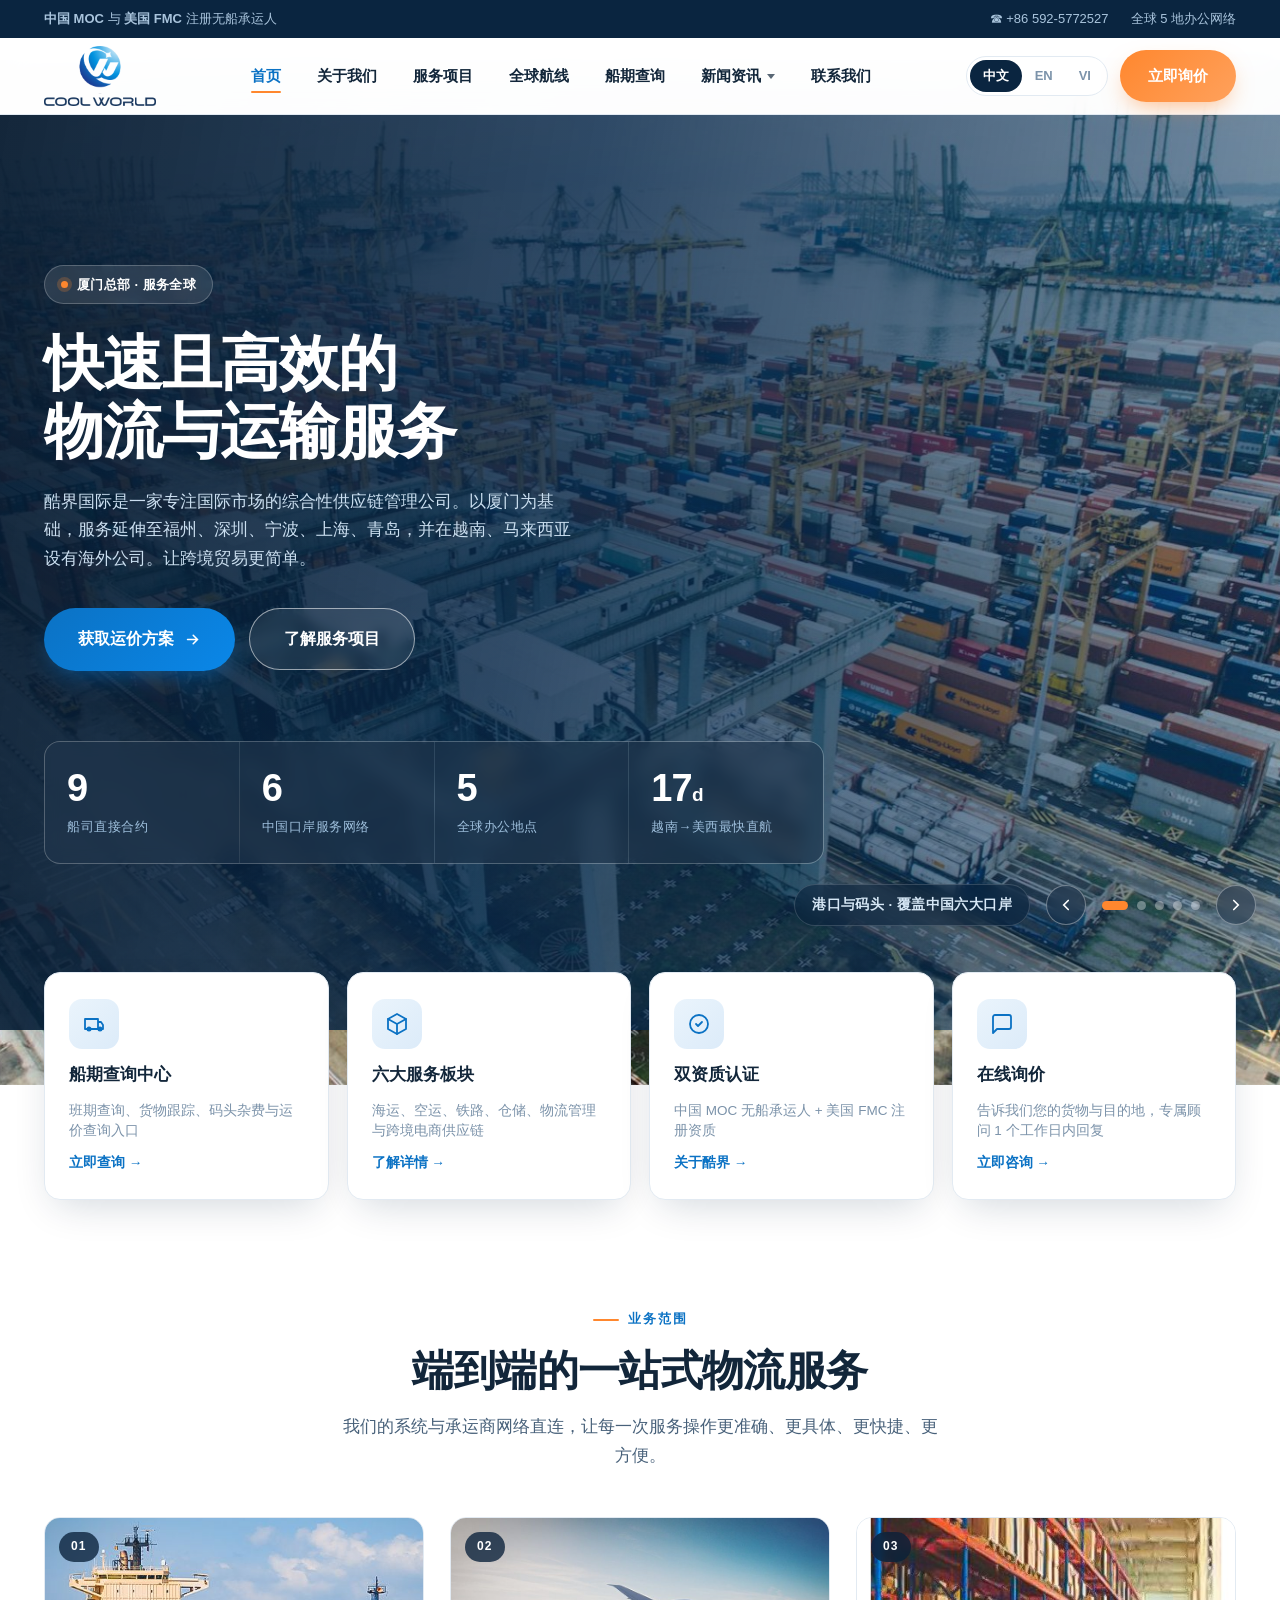
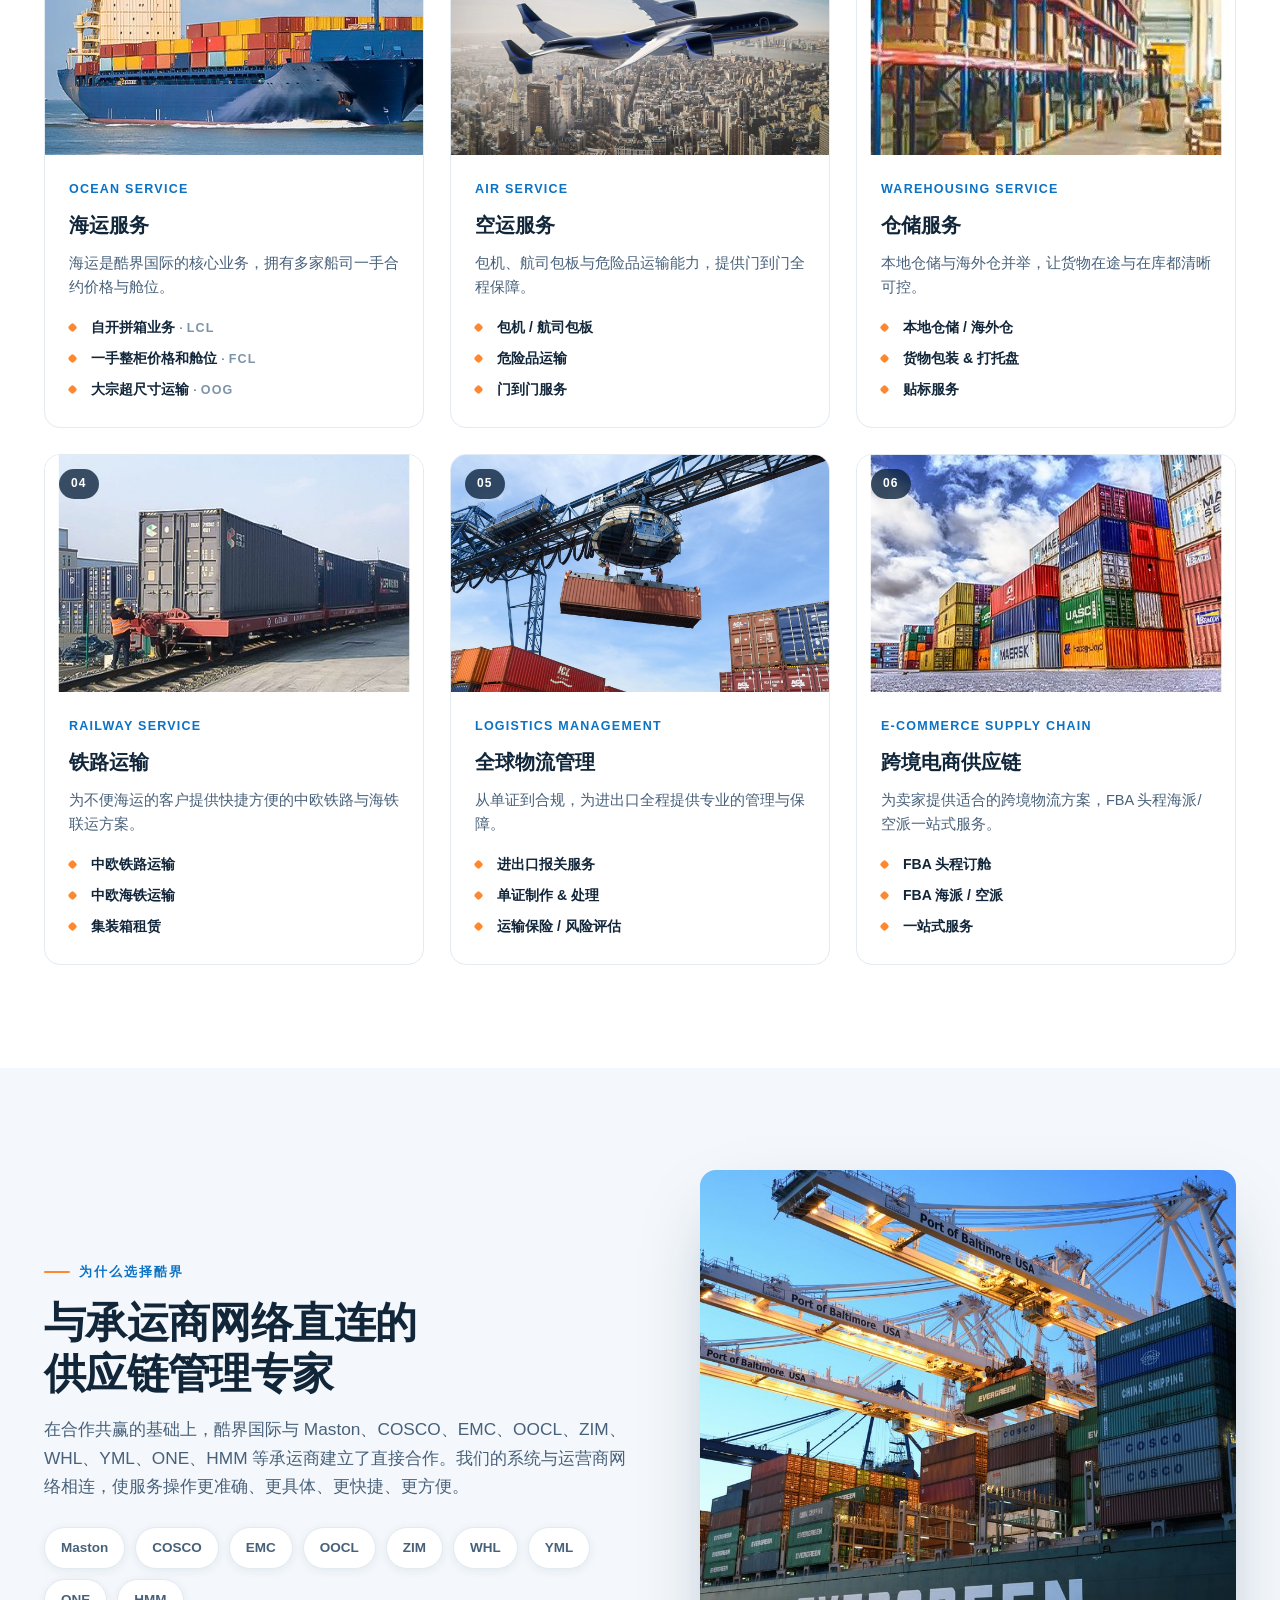
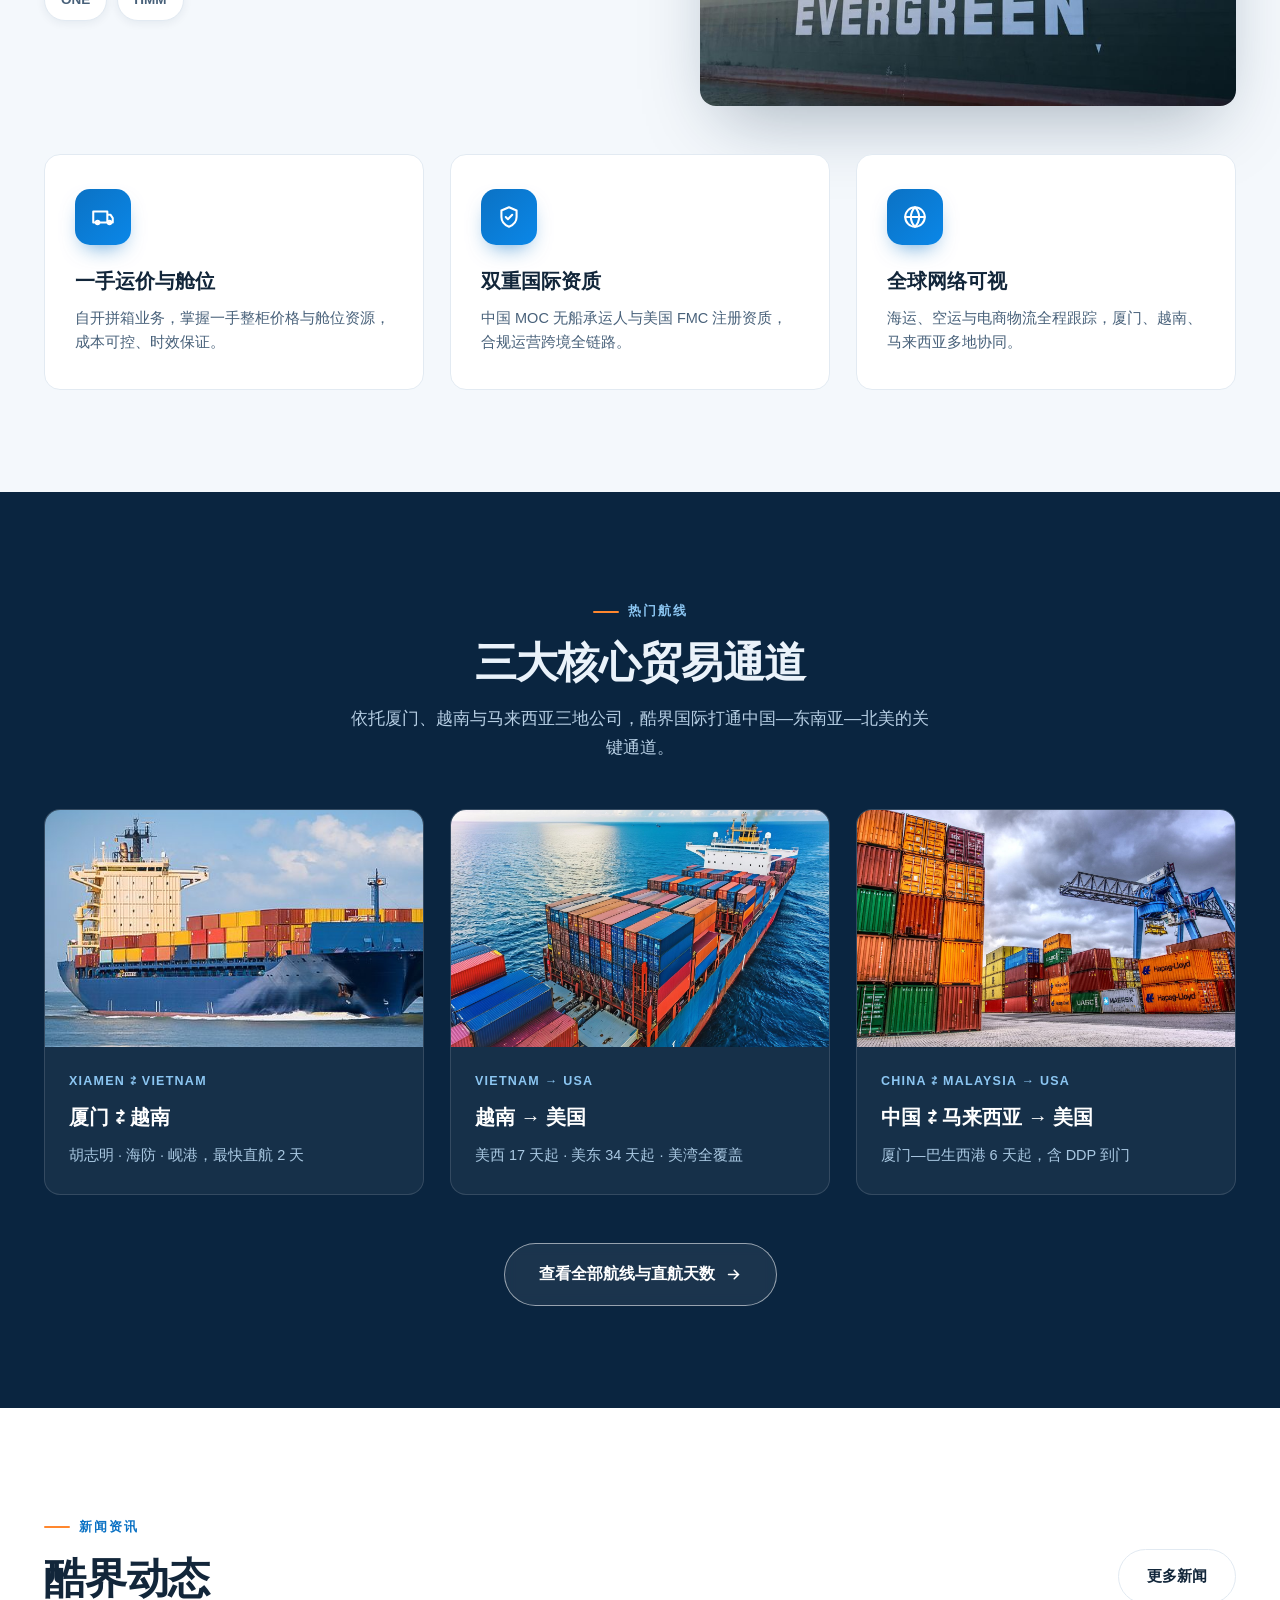
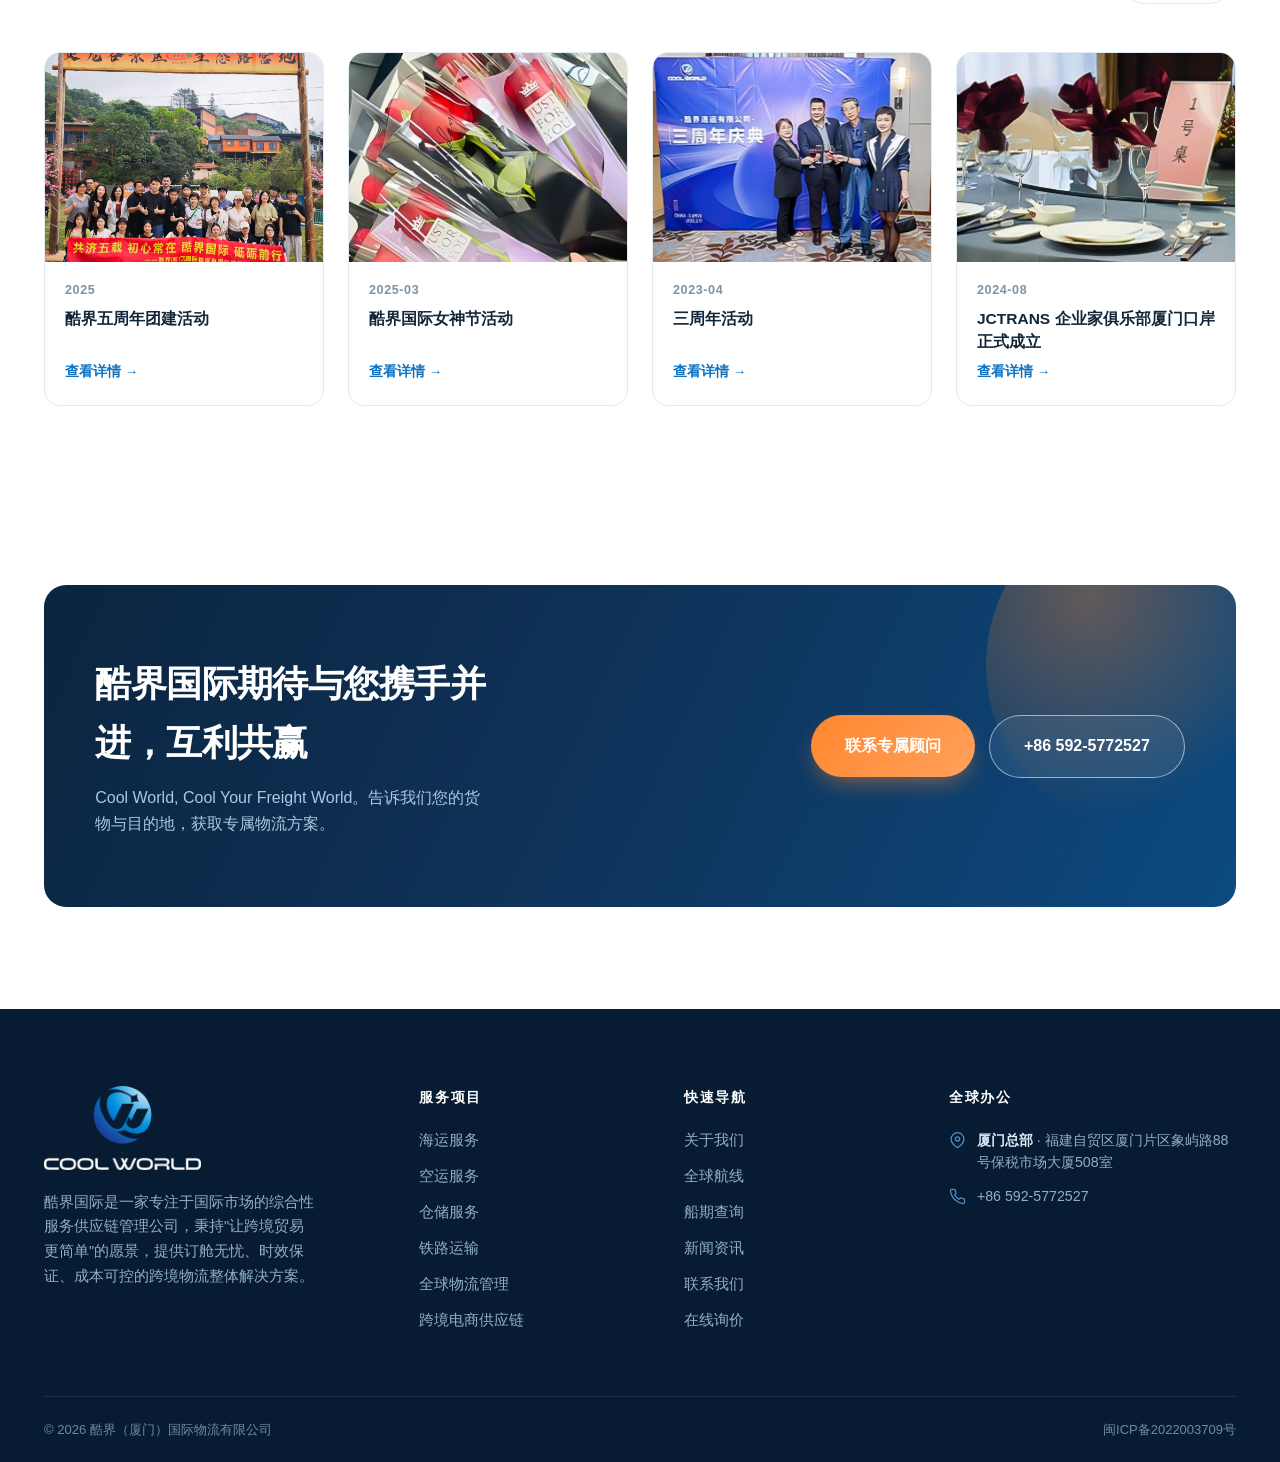
==== commit dd255345: "Fix nav News item font size to match other nav links; restore mobile submenu 3 items; restore footer" ====
--- a/index.html
+++ b/index.html
@@ -42,7 +42,7 @@
       <div class="nav-drop">
         <span class="nav__item--nolink" data-zh>新闻资讯</span><span class="nav__item--nolink" data-en>News</span><span class="nav__item--nolink" data-vi>Tin tức</span>
         <div class="nav-drop__menu">
-          <a href="company-news.html" data-zh>公司简介</a><a href="company-news.html" data-en>Company News</a><a href="company-news.html" data-vi>Hồ sơ công ty</a>
+          <a href="company-news.html" data-zh>企业动态</a><a href="company-news.html" data-en>Company News</a><a href="company-news.html" data-vi>Tin tức doanh nghiệp</a>
           <a href="news.html" data-zh>公司活动</a><a href="news.html" data-en>Company Activities</a><a href="news.html" data-vi>Hoạt động công ty</a>
           <a href="industry.html" data-zh>行业资讯</a><a href="industry.html" data-en>Industry News</a><a href="industry.html" data-vi>Tin tức ngành</a>
         </div>
@@ -80,7 +80,9 @@
   <a href="schedule.html" data-zh>船期查询</a><a href="schedule.html" data-en>Schedules</a><a href="schedule.html" data-vi>Lịch tàu</a>
   <span class="nav__item--nolink" data-zh>新闻资讯</span><span class="nav__item--nolink" data-en>News</span><span class="nav__item--nolink" data-vi>Tin tức</span>
   <div class="mnav__sub">
-    <a href="company-news.html" data-zh>公司简介</a><a href="company-news.html" data-en>Company News</a><a href="company-news.html" data-vi>Hồ sơ công ty</a>
+    <a href="company-news.html" data-zh>企业动态</a><a href="company-news.html" data-en>Company News</a><a href="company-news.html" data-vi>Tin tức doanh nghiệp</a>
+    <a href="news.html" data-zh>公司活动</a><a href="news.html" data-en>Company Activities</a><a href="news.html" data-vi>Hoạt động công ty</a>
+    <a href="industry.html" data-zh>行业资讯</a><a href="industry.html" data-en>Industry News</a><a href="industry.html" data-vi>Tin tức ngành</a>
   </div>
   <a href="contact.html" data-zh data-page-node-id="GJAF9jRimLcTonBi7sPIlL">联系我们</a><a href="contact.html" data-en data-page-node-id="qvSVcNU5MwJVKHvcoPjyFH">Contact</a><a href="contact.html" data-vi>Liên hệ</a>
   <div style="margin-top:26px" data-page-node-id="ip2XPhpX1LLr49iHDKx2lm"><div class="lang" style="border-color:rgba(255,255,255,.3);background:transparent" data-page-node-id="XL9c3vwszTW5h07H84hHgP">
@@ -424,7 +426,7 @@
         <div class="news-card__body" data-page-node-id="mc6tQHc9iISArplstAqhnD">
           <time data-page-node-id="DDqlY1Ajb3vrHSc8L9Uysa">2025</time>
           <h4 data-zh data-page-node-id="sDyrNaq75rGnQBnY6FF0d5">酷界五周年团建活动</h4><h4 data-en data-page-node-id="C7hrLKjdj20hEWR9DwaBDC">Cool World 5th Anniversary Team Building</h4><h4 data-vi>Hoạt động xây dựng đội kỷ niệm 5 năm Cool World</h4>
-          <span class="more" data-zh data-page-node-id="rljdWRITQBqQ5k8VsZ6ngS">查看详情 →</span><span class="more" data-en data-page-node-id="IUyklHnq6kX5KxGjKYpESN">Read more →</span><span class="more" data-vi>Xem chi tiết →</span>
+          <span class="more" data-zh data-page-node-id="rljdWRITQBqQ5k8VsZ6ngS">查看详情 →</span><span class="more" data-en data-page-node-id="IUyklHnq6kX5KxGjKYpESN">Read More →</span><span class="more" data-vi>Xem chi tiết →</span>
         </div>
       </a>
       <a class="news-card reveal" data-d="1" href="news.html" data-page-node-id="JXXgtCWpYcUd6FuqF73epD">
@@ -432,7 +434,7 @@
         <div class="news-card__body" data-page-node-id="qVIJMI4qDk9dQDpaIfmgbO">
           <time data-page-node-id="7skpjGwnjprAuF6tpeZflo">2025-03</time>
           <h4 data-zh data-page-node-id="BRXBgDCNIoSANxZDtf1vOJ">酷界国际女神节活动</h4><h4 data-en data-page-node-id="AJLLZ0crDWKAJBIbEqqNnO">International Women's Day Celebration</h4><h4 data-vi>Lễ kỷ niệm Quốc tế Phụ nữ</h4>
-          <span class="more" data-zh data-page-node-id="N4U7mjGK1PooarstW2tHS9">查看详情 →</span><span class="more" data-en data-page-node-id="bXVL9g2KFxPY70UTKSdb2F">Read more →</span><span class="more" data-vi>Xem chi tiết →</span>
+          <span class="more" data-zh data-page-node-id="N4U7mjGK1PooarstW2tHS9">查看详情 →</span><span class="more" data-en data-page-node-id="bXVL9g2KFxPY70UTKSdb2F">Read More →</span><span class="more" data-vi>Xem chi tiết →</span>
         </div>
       </a>
       <a class="news-card reveal" data-d="2" href="news.html" data-page-node-id="ZBBBgy1eRPCOuKoBJOt6ul">
@@ -440,7 +442,7 @@
         <div class="news-card__body" data-page-node-id="jzvQajdJS98DQVdY8xaJkS">
           <time data-page-node-id="yUU7hIsDJHJD48n0RDFUUT">2023-04</time>
           <h4 data-zh data-page-node-id="EHMEjK1pB7NXXmEpirey71">三周年活动</h4><h4 data-en data-page-node-id="BRmzwzCSrhBvbL6zh6sQKJ">3rd Anniversary Celebration</h4><h4 data-vi>Lễ kỷ niệm 3 năm</h4>
-          <span class="more" data-zh data-page-node-id="chFlYuce4JfR2pSGsvqCXC">查看详情 →</span><span class="more" data-en data-page-node-id="t0yeZoJYATXA8E4McwxIqQ">Read more →</span><span class="more" data-vi>Xem chi tiết →</span>
+          <span class="more" data-zh data-page-node-id="chFlYuce4JfR2pSGsvqCXC">查看详情 →</span><span class="more" data-en data-page-node-id="t0yeZoJYATXA8E4McwxIqQ">Read More →</span><span class="more" data-vi>Xem chi tiết →</span>
         </div>
       </a>
       <a class="news-card reveal" data-d="3" href="news.html" data-page-node-id="Z8zIR45J6iisPYD3xaJjSS">
@@ -448,7 +450,7 @@
         <div class="news-card__body" data-page-node-id="Z51TRzFgDx3SCm7sTfWCzI">
           <time data-page-node-id="N1grS8DAsbMx5PDg5VDvFc">2024-08</time>
           <h4 data-zh data-page-node-id="JhA7c1Bj0tGWPAEPG32cEr">JCTRANS 企业家俱乐部厦门口岸正式成立</h4><h4 data-en data-page-node-id="AjokdWahIjtCHETXGPYNlv">JCTRANS Entrepreneurs Club Launched in Xiamen</h4><h4 data-vi>Câu lạc bộ Doanh nhân JCTRANS ra mắt tại Hạ Môn</h4>
-          <span class="more" data-zh data-page-node-id="HSftfl3AzEX3a8XxkSzxUP">查看详情 →</span><span class="more" data-en data-page-node-id="egdkAtmTdgMkhHtTDu3uWv">Read more →</span><span class="more" data-vi>Xem chi tiết →</span>
+          <span class="more" data-zh data-page-node-id="HSftfl3AzEX3a8XxkSzxUP">查看详情 →</span><span class="more" data-en data-page-node-id="egdkAtmTdgMkhHtTDu3uWv">Read More →</span><span class="more" data-vi>Xem chi tiết →</span>
         </div>
       </a>
     </div>
--- a/assets/css/style.css
+++ b/assets/css/style.css
@@ -531,9 +531,13 @@
 
 .nav-drop{position:relative;display:inline-flex;align-items:center}
 .nav-drop .nav__item--nolink{
-  display:inline-flex;align-items:center;gap:6px;cursor:default;
-  color:var(--ink);font-weight:650;text-decoration:none;
-  padding:6px 0;
+  position:relative;display:inline-flex;align-items:center;gap:6px;cursor:default;
+  color:var(--ink);font-weight:650;font-size:15px;text-decoration:none;
+  padding:10px 15px;border-radius:9px;
+}
+.nav-drop .nav__item--nolink.is-active{color:var(--blue)}
+.nav-drop .nav__item--nolink.is-active::before{
+  content:"";position:absolute;left:15px;right:15px;bottom:5px;height:2px;border-radius:2px;background:var(--orange);
 }
 .nav-drop .nav__item--nolink::after{
   content:"";width:0;height:0;border-left:4px solid transparent;border-right:4px solid transparent;border-top:5px solid currentColor;
@@ -555,6 +559,7 @@
 
 .mnav__sub{padding-left:20px}
 .mnav__sub a{font-size:16px !important;color:rgba(255,255,255,.7) !important;border-bottom-color:rgba(255,255,255,.06) !important}
+.mnav .nav__item--nolink{display:block;padding:15px 4px;font-size:19px;font-weight:650;color:#fff;border-bottom:1px solid rgba(255,255,255,.11);cursor:default}
 
 .cp-slide{
   position:relative;overflow:hidden;
@@ -703,6 +708,14 @@
   transition:transform .25s,background .25s;
 }
 .cp-closing__contact-row .btn--accent:hover{background:#9A060F;transform:scale(1.04)}
+.cp-closing__dl{
+  display:inline-flex;align-items:center;gap:6px;
+  background:rgba(255,255,255,.12);border:1px solid rgba(255,255,255,.3);
+  color:#fff;font-size:clamp(10.5px,1.2vw,14px);font-weight:800;letter-spacing:.12em;
+  padding:clamp(10px,1.2vw,14px) clamp(12px,1.4vw,18px);border-radius:24px;
+  text-decoration:none;transition:background .25s,border-color .25s,transform .25s;
+}
+.cp-closing__dl:hover{background:rgba(255,255,255,.22);border-color:#fff;transform:scale(1.04)}
 .cp-closing__hq{display:flex;flex-direction:column;gap:2px;text-align:left}
 .cp-closing__hq-label{font-size:clamp(9px,1vw,12px);font-weight:700;color:#8AA0BC;letter-spacing:.1em}
 .cp-closing__hq-tel{font-size:clamp(16px,2vw,26px);font-weight:900;color:#fff;text-decoration:none;letter-spacing:.01em;transition:color .25s}
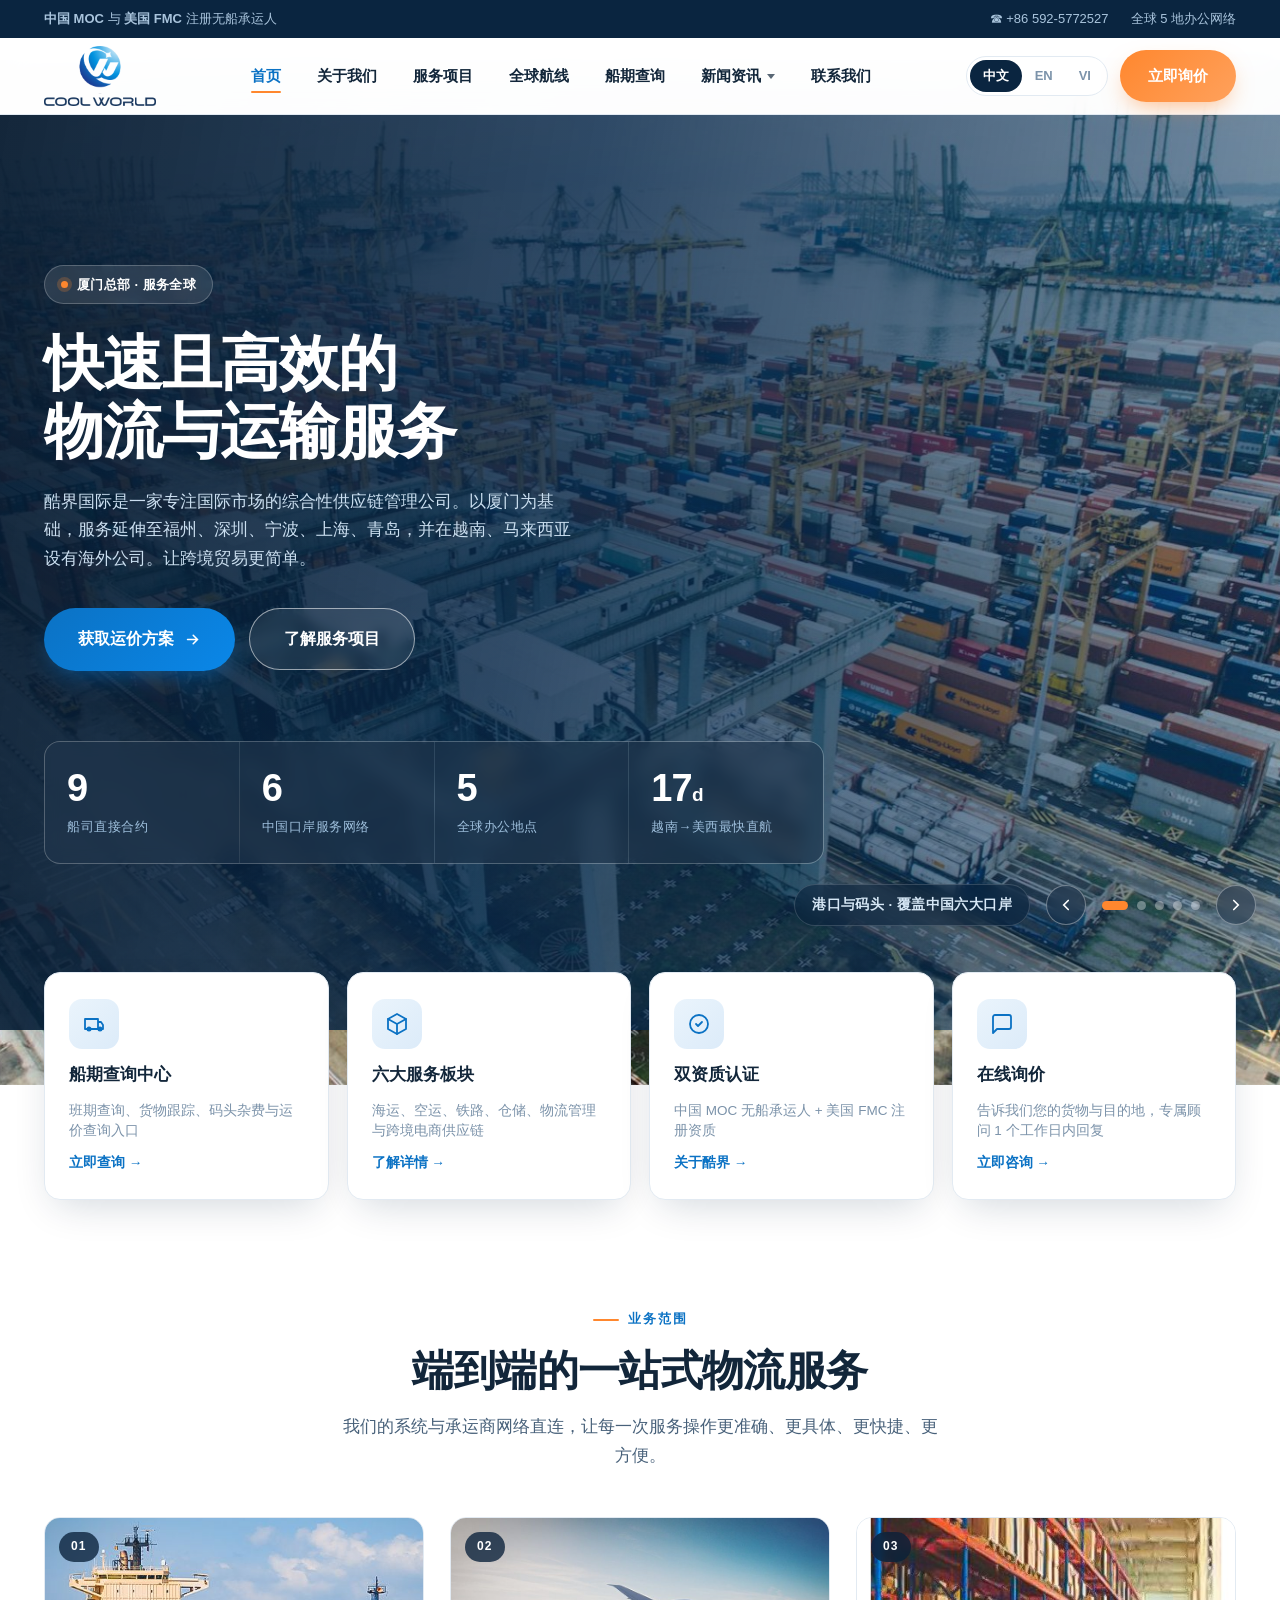
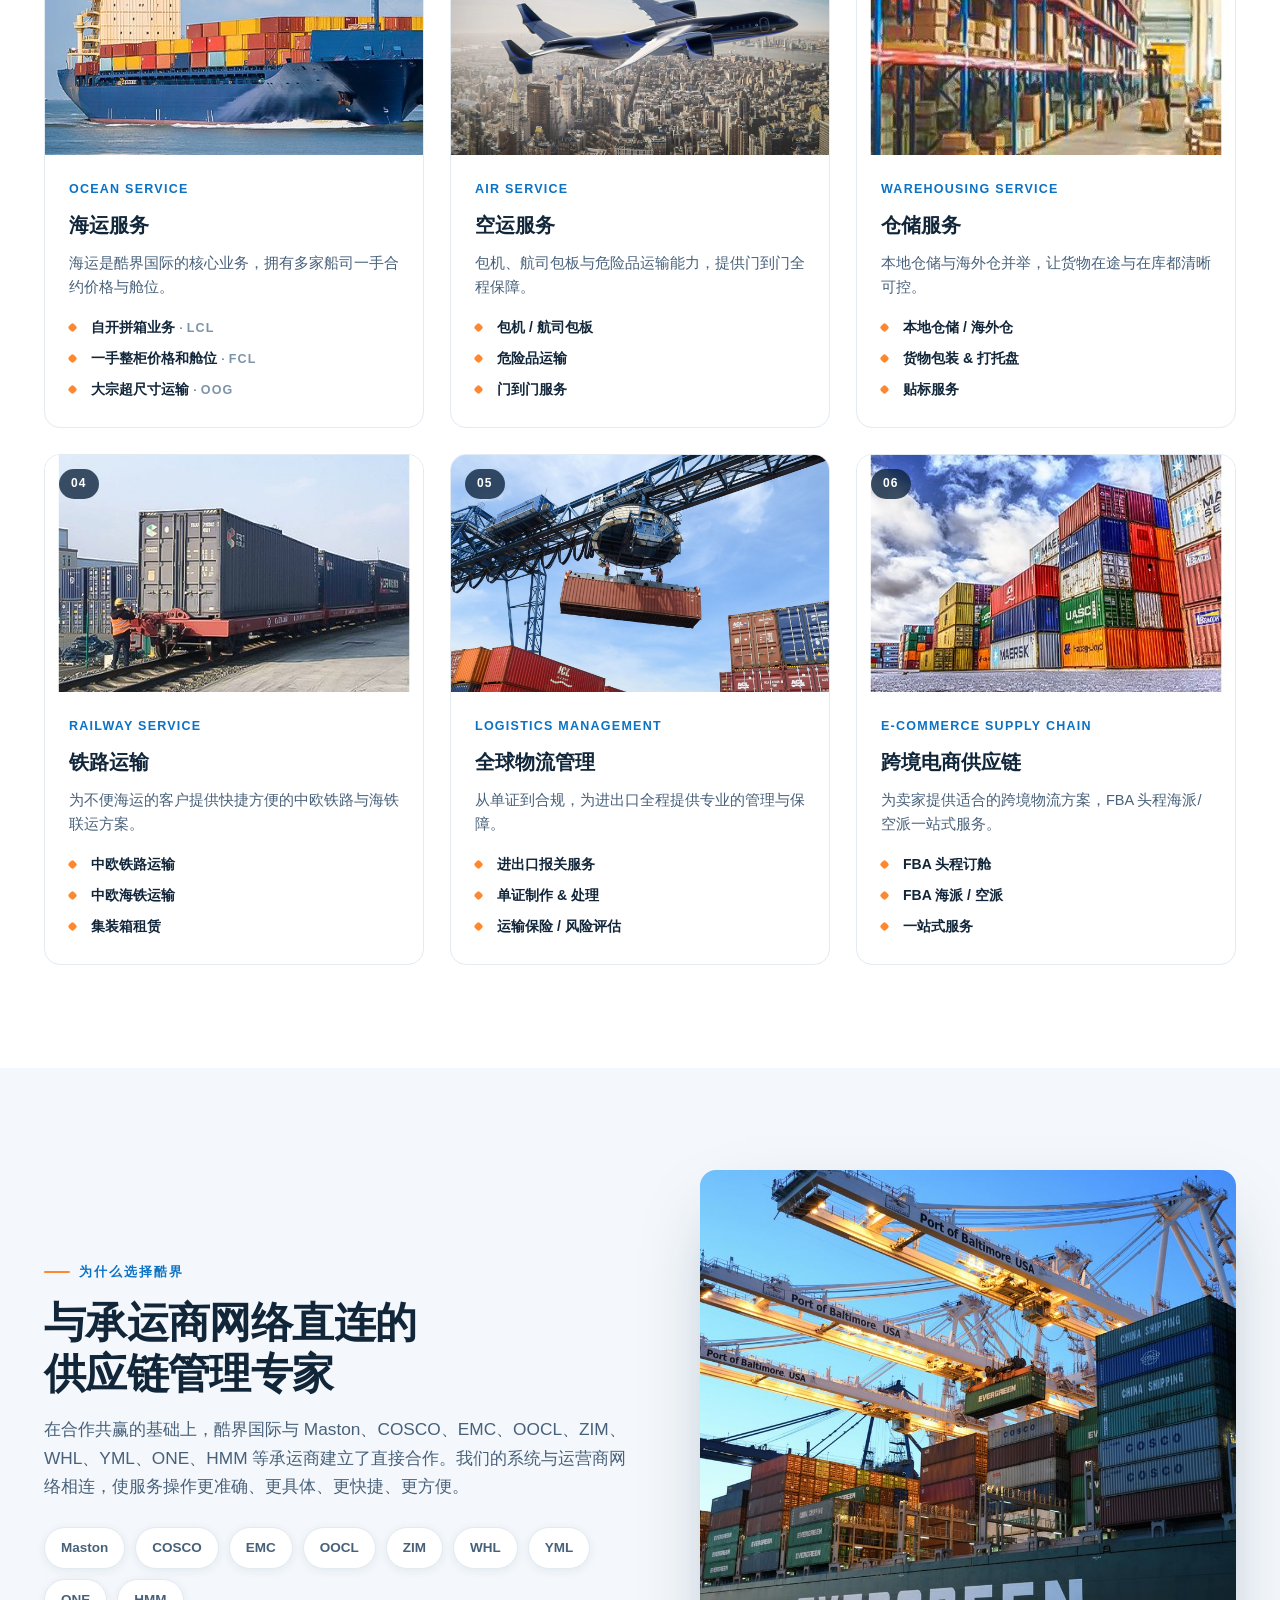
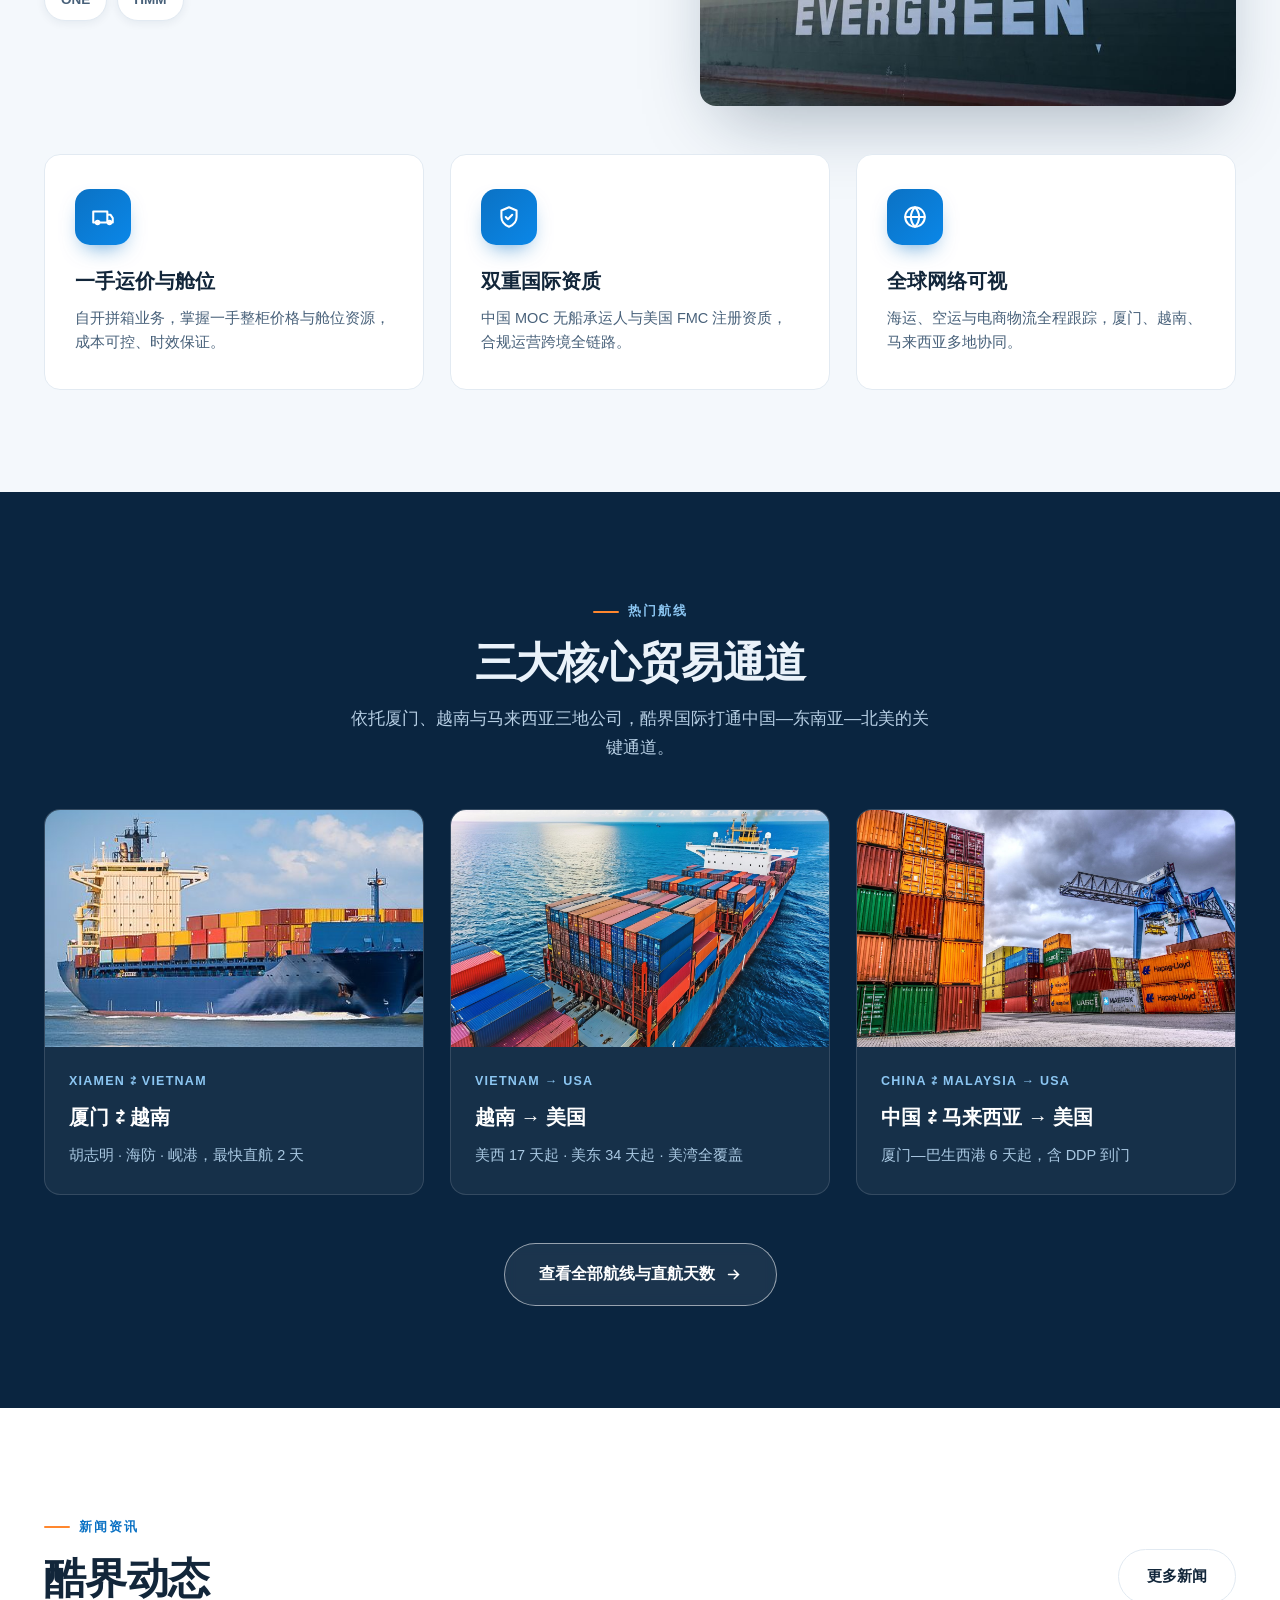
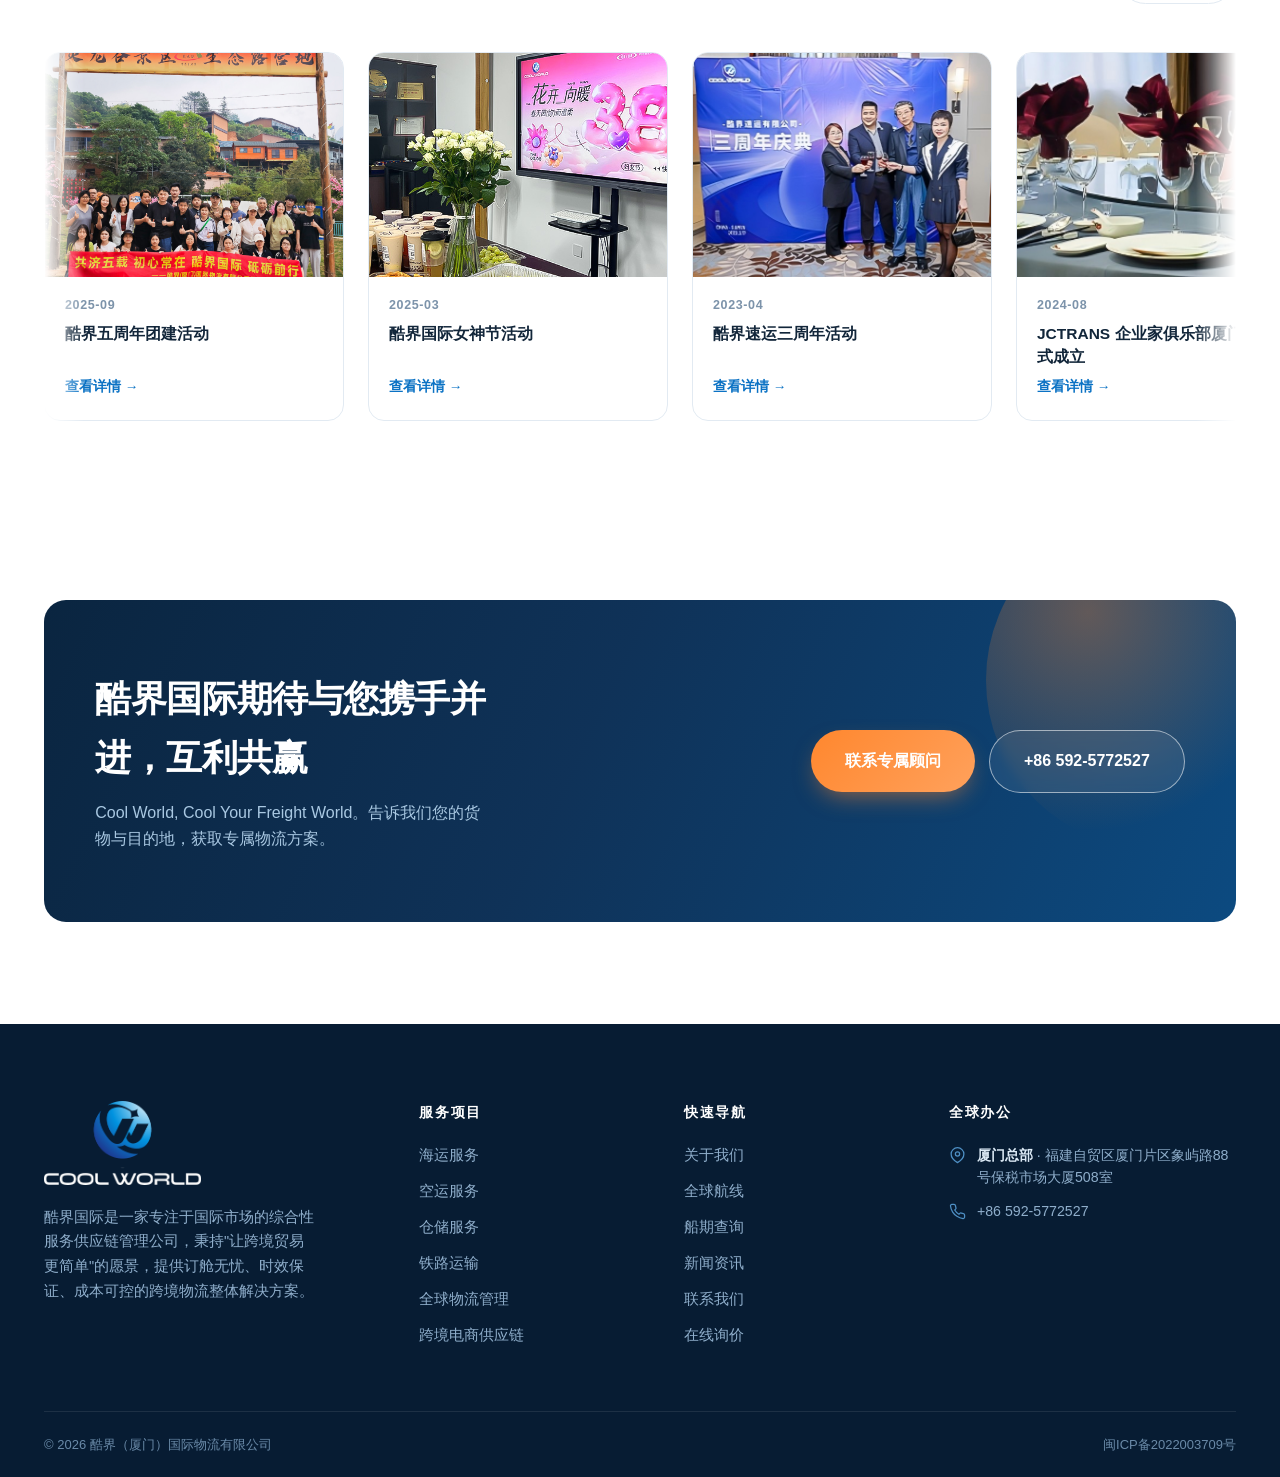
==== commit 8d7662e3: "Homepage news section: seamless marquee carousel with 8 cards, hover pause, edge mask" ====
--- a/index.html
+++ b/index.html
@@ -420,39 +420,73 @@
       <a class="btn btn--outline" href="news.html" data-en data-page-node-id="NbLqi534l264PaKVPnYhOV">All news</a>
       <a class="btn btn--outline" href="news.html" data-vi>Tất cả tin tức</a>
     </div>
-    <div class="news-grid mt-48" data-page-node-id="Q56hN5SSKqG2wQ3ABmqsmm">
-      <a class="news-card reveal" href="news.html" data-page-node-id="seraU6HHZmhMACa4zEoUYp">
-        <div class="news-card__media" data-page-node-id="TCzexFH8OdnAY3Q1diAFHk"><img src="assets/img/news-5y.jpg" alt="酷界五周年团建活动" loading="lazy" data-page-node-id="ABVUqNRxYwcjen9ZXgGW4C"></div>
-        <div class="news-card__body" data-page-node-id="mc6tQHc9iISArplstAqhnD">
-          <time data-page-node-id="DDqlY1Ajb3vrHSc8L9Uysa">2025</time>
-          <h4 data-zh data-page-node-id="sDyrNaq75rGnQBnY6FF0d5">酷界五周年团建活动</h4><h4 data-en data-page-node-id="C7hrLKjdj20hEWR9DwaBDC">Cool World 5th Anniversary Team Building</h4><h4 data-vi>Hoạt động xây dựng đội kỷ niệm 5 năm Cool World</h4>
-          <span class="more" data-zh data-page-node-id="rljdWRITQBqQ5k8VsZ6ngS">查看详情 →</span><span class="more" data-en data-page-node-id="IUyklHnq6kX5KxGjKYpESN">Read More →</span><span class="more" data-vi>Xem chi tiết →</span>
-        </div>
-      </a>
-      <a class="news-card reveal" data-d="1" href="news.html" data-page-node-id="JXXgtCWpYcUd6FuqF73epD">
-        <div class="news-card__media" data-page-node-id="eCYSaEawidkerE2GSwxz50"><img src="assets/img/news-women.jpg" alt="酷界国际女神节活动" loading="lazy" data-page-node-id="kkBiE8UbXpNzV9HTJ8T82D"></div>
-        <div class="news-card__body" data-page-node-id="qVIJMI4qDk9dQDpaIfmgbO">
-          <time data-page-node-id="7skpjGwnjprAuF6tpeZflo">2025-03</time>
-          <h4 data-zh data-page-node-id="BRXBgDCNIoSANxZDtf1vOJ">酷界国际女神节活动</h4><h4 data-en data-page-node-id="AJLLZ0crDWKAJBIbEqqNnO">International Women's Day Celebration</h4><h4 data-vi>Lễ kỷ niệm Quốc tế Phụ nữ</h4>
-          <span class="more" data-zh data-page-node-id="N4U7mjGK1PooarstW2tHS9">查看详情 →</span><span class="more" data-en data-page-node-id="bXVL9g2KFxPY70UTKSdb2F">Read More →</span><span class="more" data-vi>Xem chi tiết →</span>
-        </div>
-      </a>
-      <a class="news-card reveal" data-d="2" href="news.html" data-page-node-id="ZBBBgy1eRPCOuKoBJOt6ul">
-        <div class="news-card__media" data-page-node-id="s4LDD7M8yePPe9DKaRnzAX"><img src="assets/img/news-3y.jpg" alt="三周年活动" loading="lazy" data-page-node-id="HqpUX2jDfHLRNyLcJMqVyj"></div>
-        <div class="news-card__body" data-page-node-id="jzvQajdJS98DQVdY8xaJkS">
-          <time data-page-node-id="yUU7hIsDJHJD48n0RDFUUT">2023-04</time>
-          <h4 data-zh data-page-node-id="EHMEjK1pB7NXXmEpirey71">三周年活动</h4><h4 data-en data-page-node-id="BRmzwzCSrhBvbL6zh6sQKJ">3rd Anniversary Celebration</h4><h4 data-vi>Lễ kỷ niệm 3 năm</h4>
-          <span class="more" data-zh data-page-node-id="chFlYuce4JfR2pSGsvqCXC">查看详情 →</span><span class="more" data-en data-page-node-id="t0yeZoJYATXA8E4McwxIqQ">Read More →</span><span class="more" data-vi>Xem chi tiết →</span>
-        </div>
-      </a>
-      <a class="news-card reveal" data-d="3" href="news.html" data-page-node-id="Z8zIR45J6iisPYD3xaJjSS">
-        <div class="news-card__media" data-page-node-id="eeFxatnCEPqiKHjMWuWfSz"><img src="assets/img/news-1.jpg" alt="东山团建两日游" loading="lazy" data-page-node-id="rzIYpjCDp2xrtSIxAUDTDn"></div>
-        <div class="news-card__body" data-page-node-id="Z51TRzFgDx3SCm7sTfWCzI">
-          <time data-page-node-id="N1grS8DAsbMx5PDg5VDvFc">2024-08</time>
-          <h4 data-zh data-page-node-id="JhA7c1Bj0tGWPAEPG32cEr">JCTRANS 企业家俱乐部厦门口岸正式成立</h4><h4 data-en data-page-node-id="AjokdWahIjtCHETXGPYNlv">JCTRANS Entrepreneurs Club Launched in Xiamen</h4><h4 data-vi>Câu lạc bộ Doanh nhân JCTRANS ra mắt tại Hạ Môn</h4>
-          <span class="more" data-zh data-page-node-id="HSftfl3AzEX3a8XxkSzxUP">查看详情 →</span><span class="more" data-en data-page-node-id="egdkAtmTdgMkhHtTDu3uWv">Read More →</span><span class="more" data-vi>Xem chi tiết →</span>
-        </div>
-      </a>
+    <div class="news-marquee mt-48" data-page-node-id="Q56hN5SSKqG2wQ3ABmqsmm">
+      <div class="news-marquee__track">
+        <a class="news-card" href="news-detail.html?id=1">
+          <div class="news-card__media"><img src="assets/img/news-5y.jpg" alt="酷界五周年团建活动" loading="lazy"></div>
+          <div class="news-card__body">
+            <time>2025-09</time>
+            <h4 data-zh>酷界五周年团建活动</h4><h4 data-en>Cool World 5th Anniversary Team Building</h4><h4 data-vi>Hoạt động xây dựng đội kỷ niệm 5 năm Cool World</h4>
+            <span class="more" data-zh>查看详情 →</span><span class="more" data-en>Read More →</span><span class="more" data-vi>Xem chi tiết →</span>
+          </div>
+        </a>
+        <a class="news-card" href="news-detail.html?id=2">
+          <div class="news-card__media"><img src="assets/img/news-women-2025.jpg" alt="酷界国际女神节活动" loading="lazy"></div>
+          <div class="news-card__body">
+            <time>2025-03</time>
+            <h4 data-zh>酷界国际女神节活动</h4><h4 data-en>International Women's Day Celebration</h4><h4 data-vi>Lễ kỷ niệm Quốc tế Phụ nữ</h4>
+            <span class="more" data-zh>查看详情 →</span><span class="more" data-en>Read More →</span><span class="more" data-vi>Xem chi tiết →</span>
+          </div>
+        </a>
+        <a class="news-card" href="news-detail.html?id=9">
+          <div class="news-card__media"><img src="assets/img/news-3y.jpg" alt="三周年活动" loading="lazy"></div>
+          <div class="news-card__body">
+            <time>2023-04</time>
+            <h4 data-zh>酷界速运三周年活动</h4><h4 data-en>3rd Anniversary Celebration</h4><h4 data-vi>Lễ kỷ niệm 3 năm</h4>
+            <span class="more" data-zh>查看详情 →</span><span class="more" data-en>Read More →</span><span class="more" data-vi>Xem chi tiết →</span>
+          </div>
+        </a>
+        <a class="news-card" href="news-detail.html?id=6">
+          <div class="news-card__media"><img src="assets/img/news-1.jpg" alt="JCTRANS企业家俱乐部" loading="lazy"></div>
+          <div class="news-card__body">
+            <time>2024-08</time>
+            <h4 data-zh>JCTRANS 企业家俱乐部厦门口岸正式成立</h4><h4 data-en>JCTRANS Entrepreneurs Club Launched in Xiamen</h4><h4 data-vi>Câu lạc bộ Doanh nhân JCTRANS ra mắt tại Hạ Môn</h4>
+            <span class="more" data-zh>查看详情 →</span><span class="more" data-en>Read More →</span><span class="more" data-vi>Xem chi tiết →</span>
+          </div>
+        </a>
+        <a class="news-card" href="news-detail.html?id=3">
+          <div class="news-card__media"><img src="assets/img/news-3.jpg" alt="尾牙晚宴" loading="lazy"></div>
+          <div class="news-card__body">
+            <time>2025-01</time>
+            <h4 data-zh>酷界国际尾牙晚宴</h4><h4 data-en>Annual Dinner Party</h4><h4 data-vi>Tiệc cuối năm Cool World</h4>
+            <span class="more" data-zh>查看详情 →</span><span class="more" data-en>Read More →</span><span class="more" data-vi>Xem chi tiết →</span>
+          </div>
+        </a>
+        <a class="news-card" href="news-detail.html?id=5">
+          <div class="news-card__media"><img src="assets/img/news-5.jpg" alt="圣诞庆祝活动" loading="lazy"></div>
+          <div class="news-card__body">
+            <time>2024-12</time>
+            <h4 data-zh>酷界国际圣诞庆祝活动</h4><h4 data-en>Christmas Celebration</h4><h4 data-vi>Lễ kỷ niệm Giáng sinh</h4>
+            <span class="more" data-zh>查看详情 →</span><span class="more" data-en>Read More →</span><span class="more" data-vi>Xem chi tiết →</span>
+          </div>
+        </a>
+        <a class="news-card" href="news-detail.html?id=7">
+          <div class="news-card__media"><img src="assets/img/news-7.jpg" alt="四周年生日" loading="lazy"></div>
+          <div class="news-card__body">
+            <time>2024-04</time>
+            <h4 data-zh>酷界国际四周年生日</h4><h4 data-en>4th Anniversary</h4><h4 data-vi>Kỷ niệm 4 năm</h4>
+            <span class="more" data-zh>查看详情 →</span><span class="more" data-en>Read More →</span><span class="more" data-vi>Xem chi tiết →</span>
+          </div>
+        </a>
+        <a class="news-card" href="news-detail.html?id=10">
+          <div class="news-card__media"><img src="assets/img/news-dongshan.jpg" alt="东山团建" loading="lazy"></div>
+          <div class="news-card__body">
+            <time>2022-07</time>
+            <h4 data-zh>东山团建两日游</h4><h4 data-en>Dongshan Team Trip</h4><h4 data-vi>Chuyến đi Đông Sơn</h4>
+            <span class="more" data-zh>查看详情 →</span><span class="more" data-en>Read More →</span><span class="more" data-vi>Xem chi tiết →</span>
+          </div>
+        </a>
+      </div>
     </div>
   </div>
 </section>
--- a/assets/css/style.css
+++ b/assets/css/style.css
@@ -337,9 +337,13 @@
 
 /* ---------- news ---------- */
 .news-grid{display:grid;grid-template-columns:repeat(4,1fr);gap:24px}
+.news-marquee{overflow:hidden;position:relative;-webkit-mask-image:linear-gradient(to right,transparent 0,#000 40px,#000 calc(100% - 40px),transparent 100%);mask-image:linear-gradient(to right,transparent 0,#000 40px,#000 calc(100% - 40px),transparent 100%)}
+.news-marquee__track{display:flex;gap:24px;width:max-content;animation:news-scroll 40s linear infinite}
+.news-marquee:hover .news-marquee__track{animation-play-state:paused}
 .news-card{
   background:#fff;border:1px solid var(--line);border-radius:var(--radius);overflow:hidden;
   transition:transform .3s var(--ease),box-shadow .3s var(--ease);display:flex;flex-direction:column;
+  flex:0 0 300px;
 }
 .news-card:hover{transform:translateY(-6px);box-shadow:var(--shadow)}
 .news-card__media{aspect-ratio:4/3;overflow:hidden;background:var(--mist)}
@@ -349,6 +353,7 @@
 .news-card time{font-size:12.5px;color:var(--ink-3);letter-spacing:.05em;font-weight:650}
 .news-card h4{font-size:15.5px;font-weight:700;line-height:1.45;flex:1}
 .news-card .more{color:var(--blue);font-size:13.5px;font-weight:700}
+@keyframes news-scroll{to{transform:translateX(calc(-50% - 12px))}}
 
 /* ---------- offices / contact ---------- */
 .offices{display:grid;grid-template-columns:repeat(3,1fr);gap:24px}
